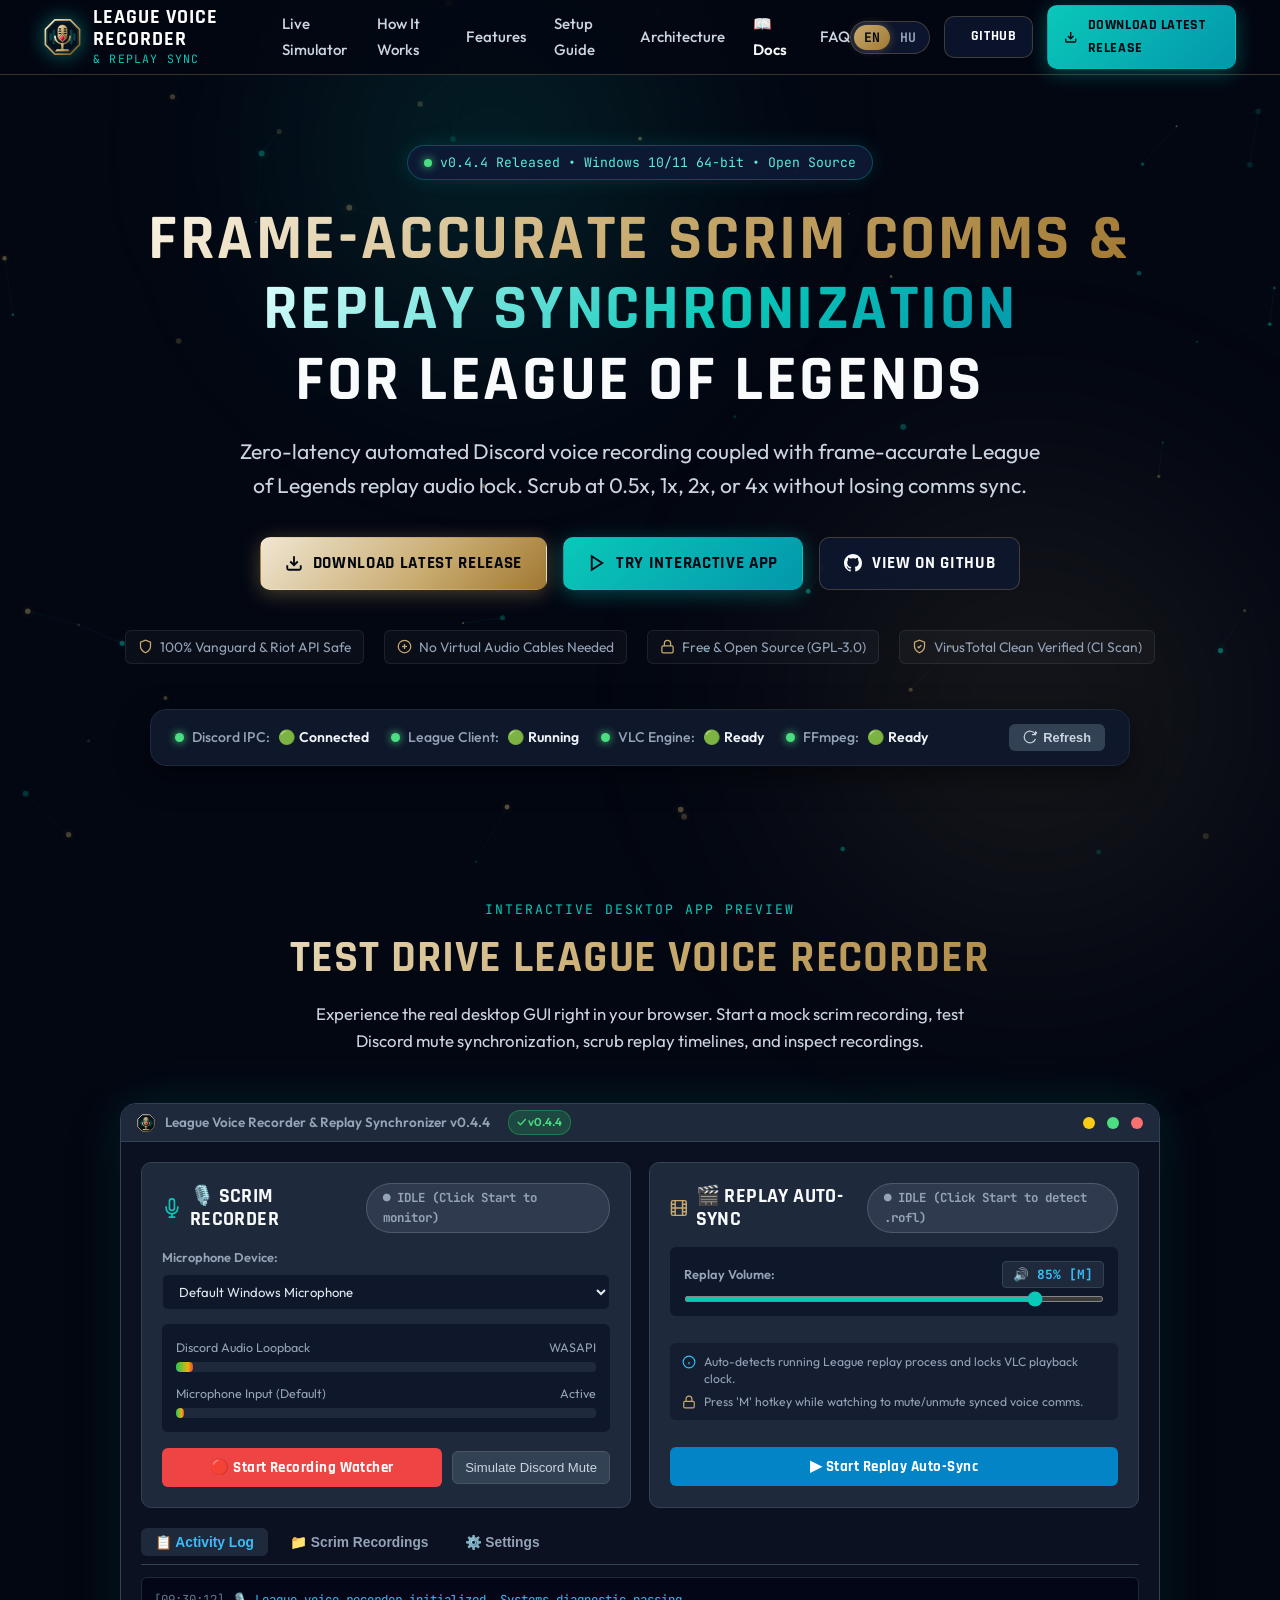
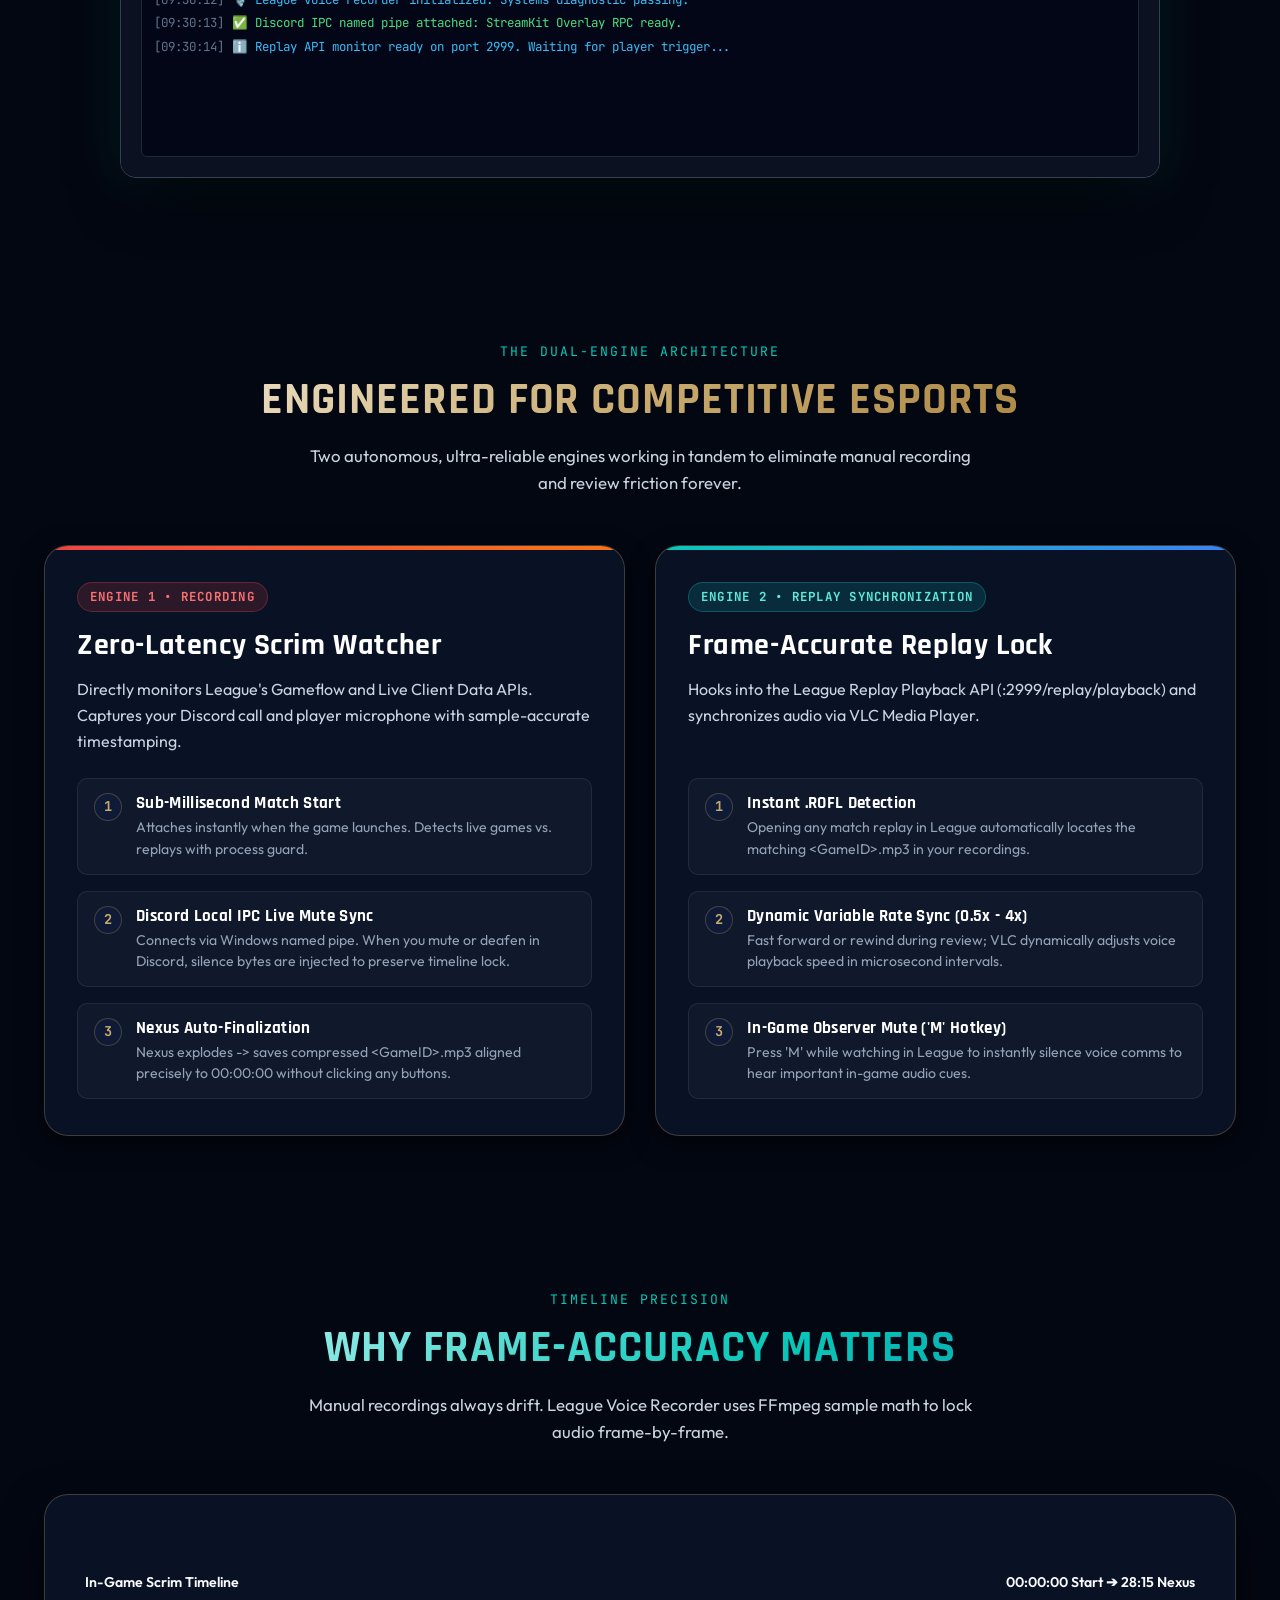
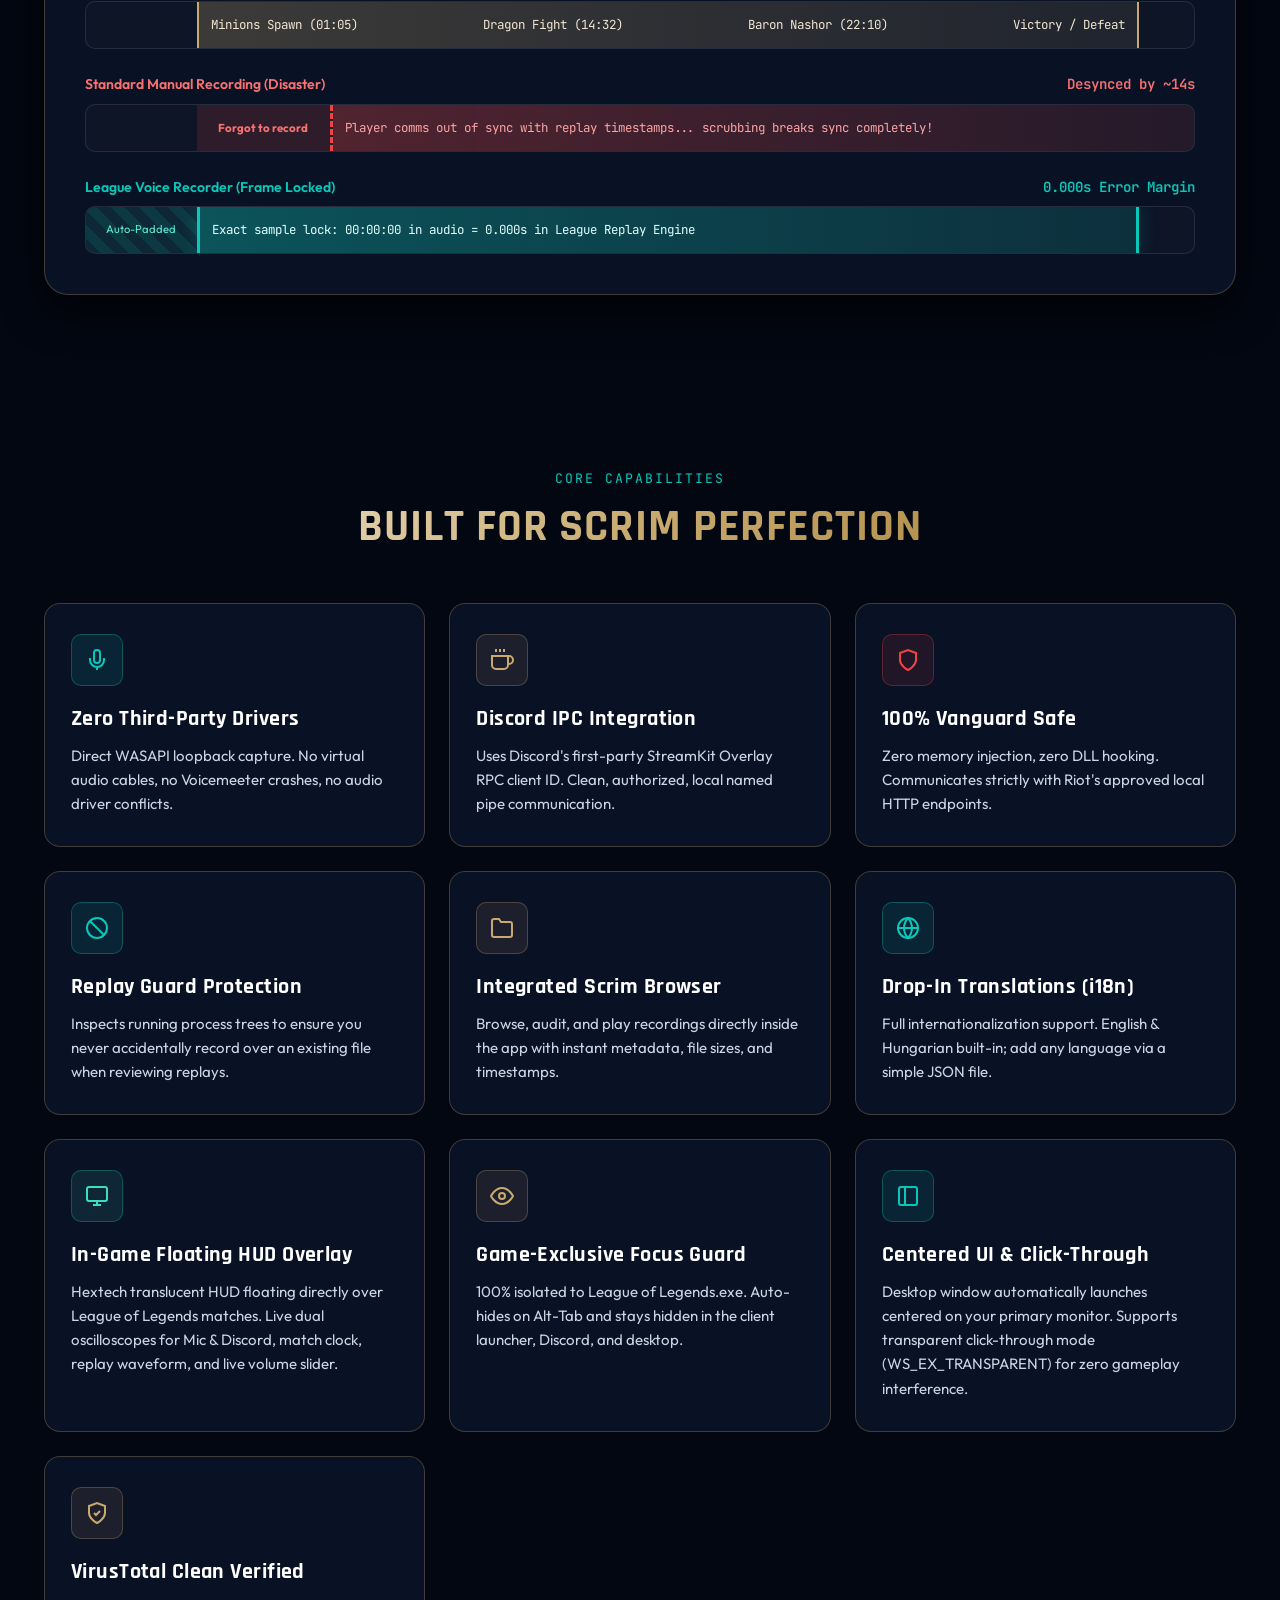
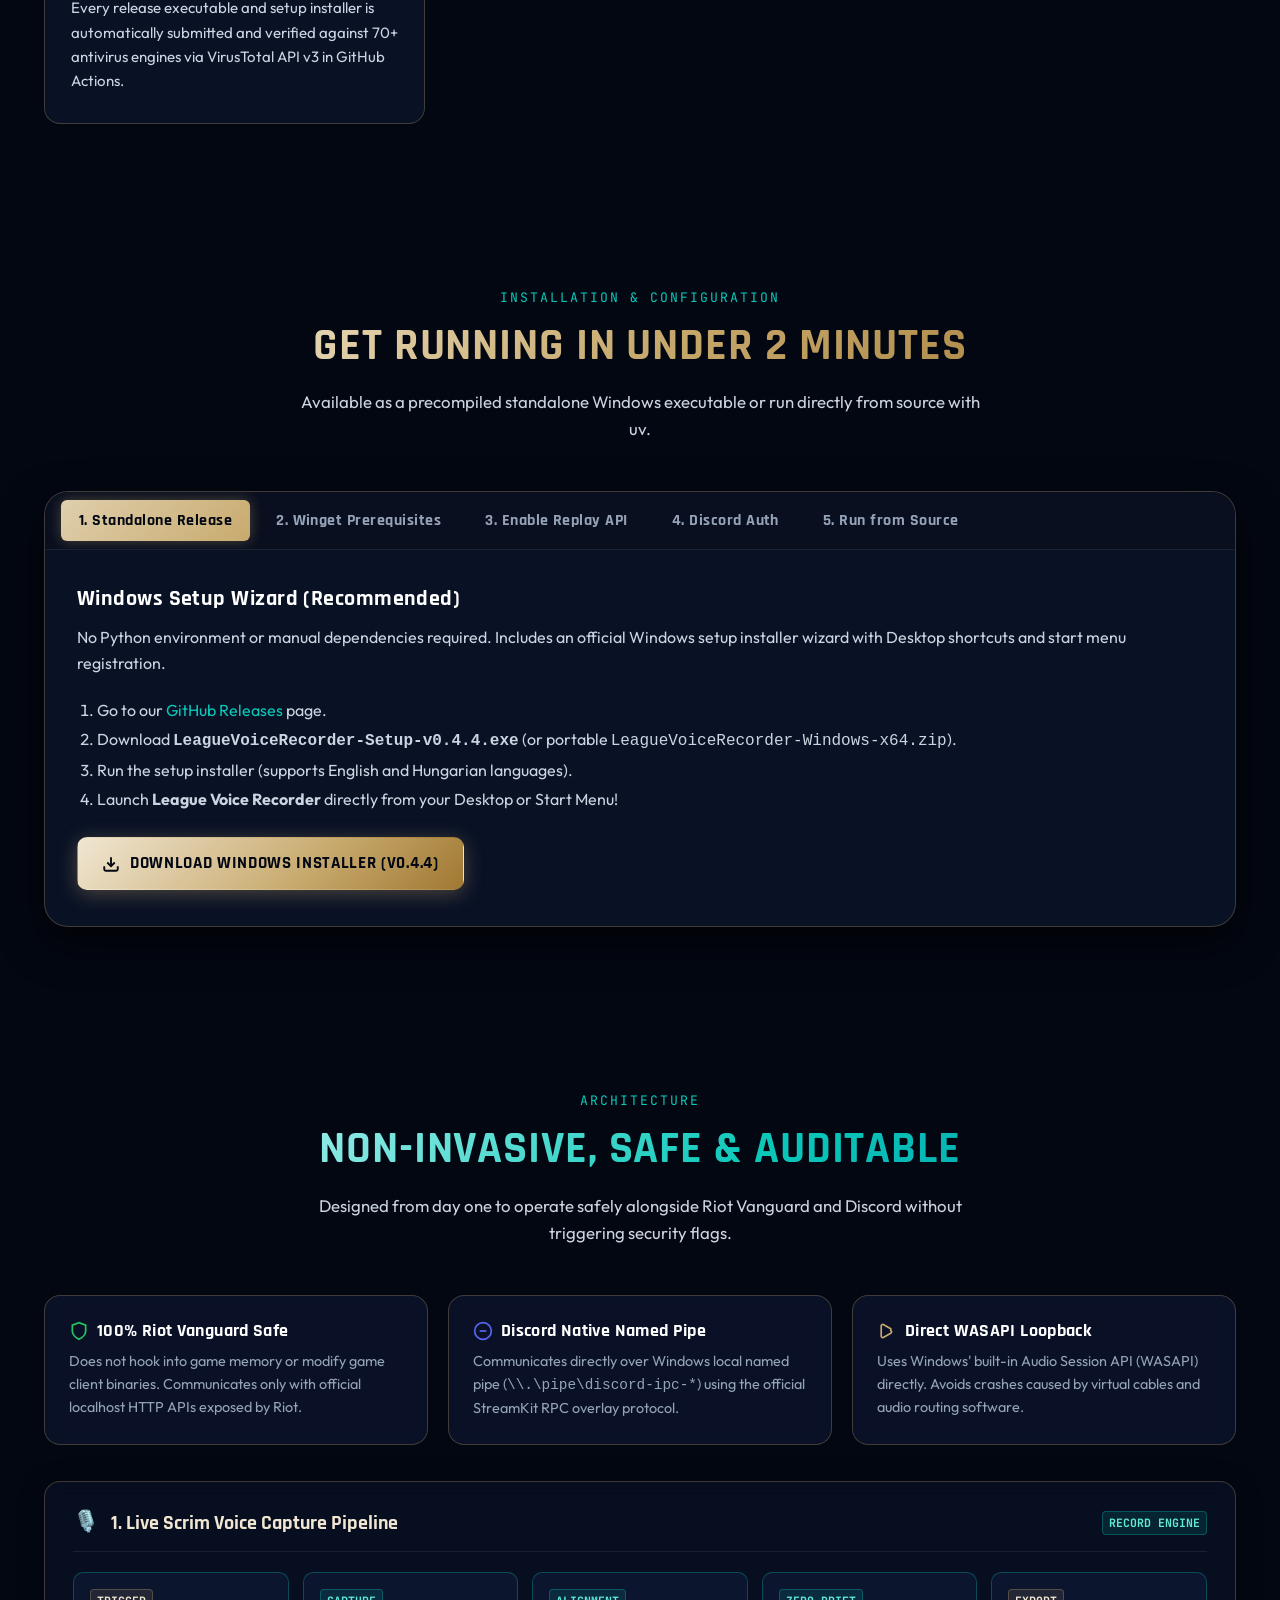
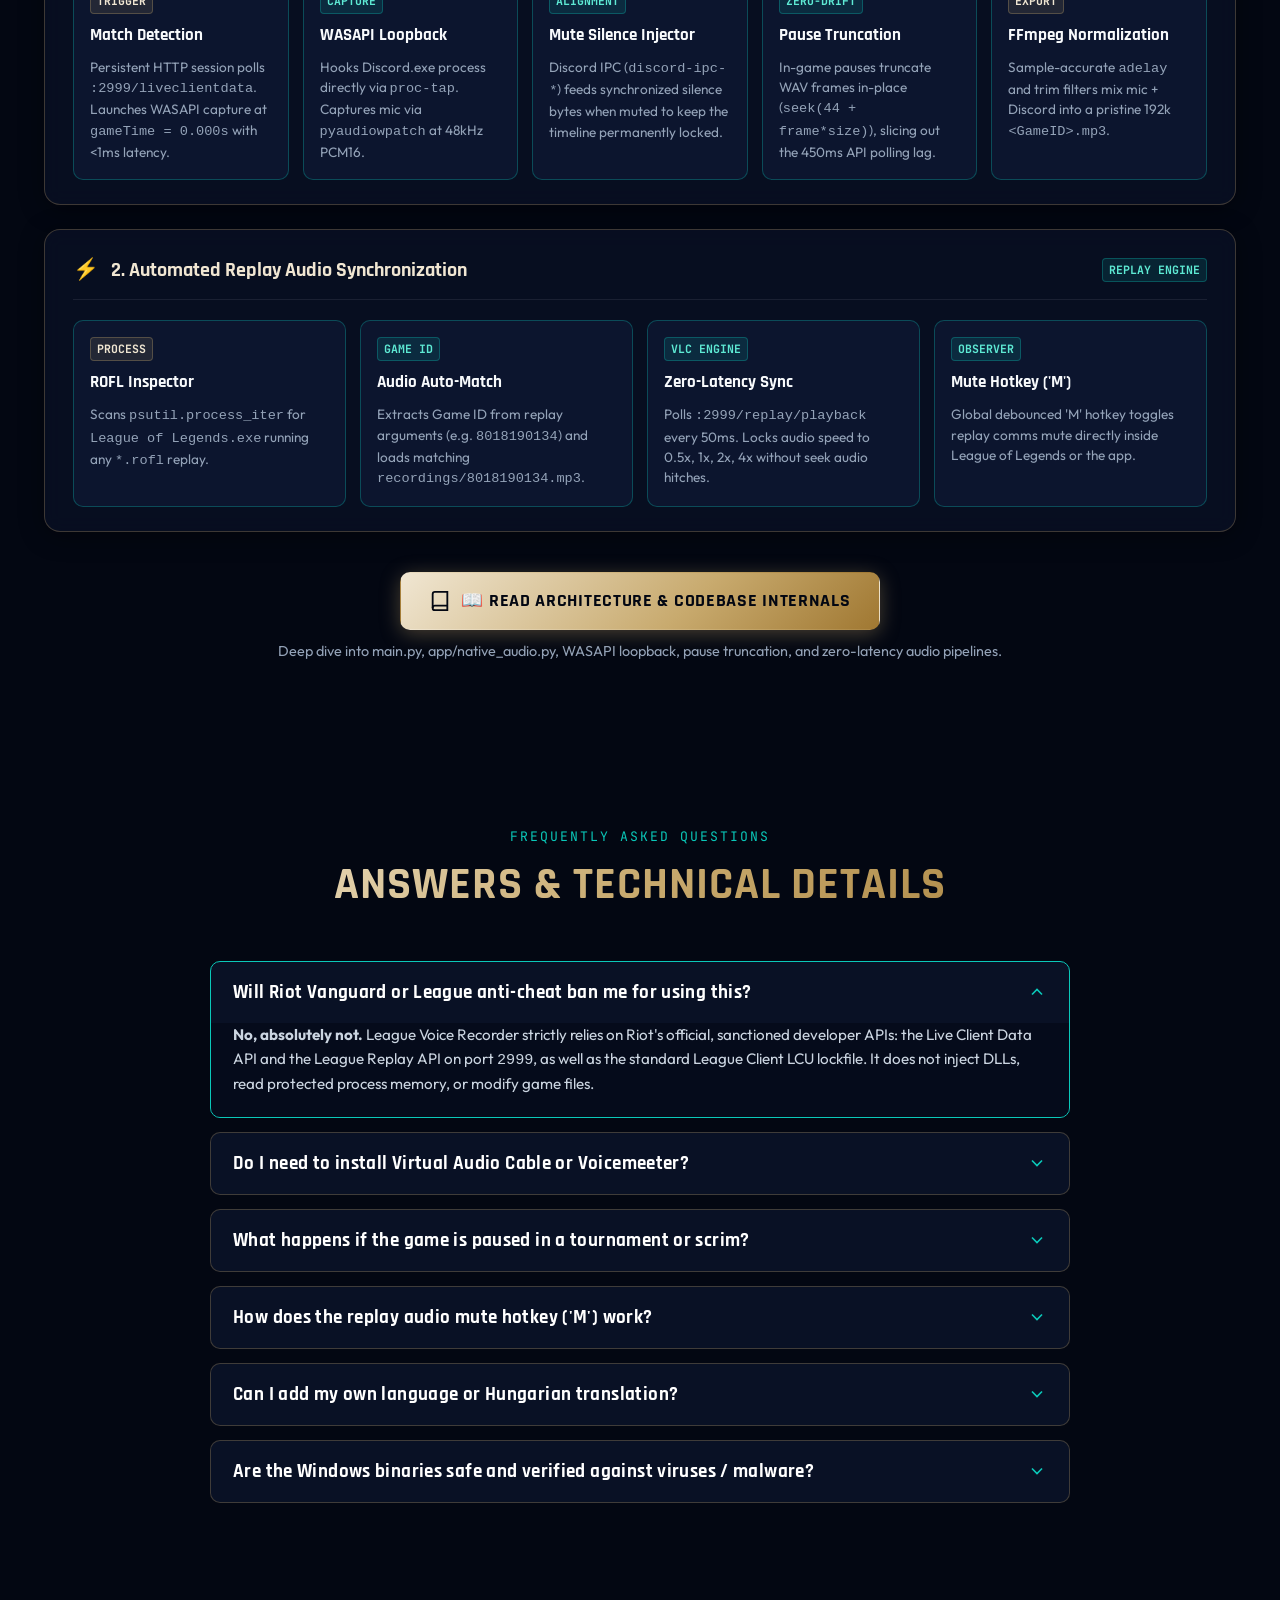
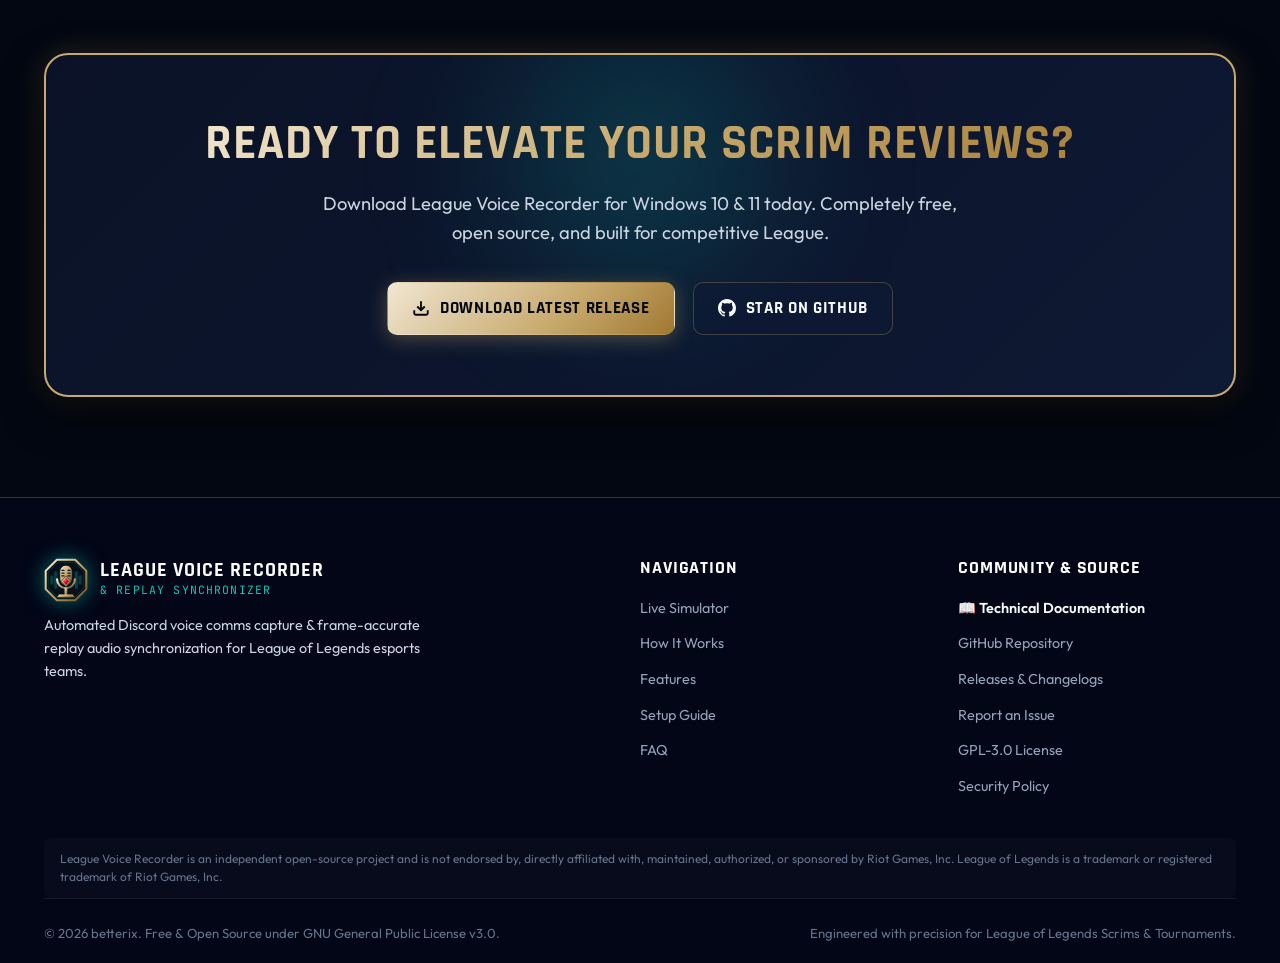
==== web/index.html @ 869efa77 "feat: release v0.4.4 - zero-latency match start & expanded replay HUD visualizer" ====
<!DOCTYPE html>
<html lang="en">
<head>
  <meta charset="UTF-8">
  <meta name="viewport" content="width=device-width, initial-scale=1.0">
  <title>League Voice Recorder & Replay Synchronizer | Automated Scrim Comms for League of Legends</title>
  
  <!-- SEO & Social Meta Tags -->
  <meta name="description" content="Zero-latency automated Discord voice capture and frame-accurate replay audio synchronization for League of Legends. Scrub scrim replays at 0.5x, 1x, 2x, 4x without losing comms sync.">
  <meta name="keywords" content="League of Legends, Scrim Recording, Discord Voice Recorder, League Replay Sync, ROFL audio, League Voice Recorder, Esports Tool">
  <meta name="author" content="betterix">
  <meta property="og:title" content="League Voice Recorder & Replay Synchronizer">
  <meta property="og:description" content="Zero-Latency Automated Discord Voice Capture & Frame-Accurate Replay Audio Synchronization for League of Legends.">
  <meta property="og:type" content="website">
  <meta property="og:image" content="assets/icon.png">
  <meta name="theme-color" content="#060b18">

  <!-- Favicon -->
  <link rel="icon" type="image/svg+xml" href="assets/icon.svg">
  <link rel="alternate icon" type="image/x-icon" href="assets/icon.ico">

  <!-- Google Fonts -->
  <link rel="preconnect" href="https://fonts.googleapis.com">
  <link rel="preconnect" href="https://fonts.gstatic.com" crossorigin>
  <link href="https://fonts.googleapis.com/css2?family=JetBrains+Mono:wght@400;600;700&family=Outfit:wght@300;400;500;600;700&family=Rajdhani:wght@500;600;700;800&display=swap" rel="stylesheet">

  <!-- Stylesheet -->
  <link rel="stylesheet" href="css/style.css">
</head>
<body>

  <!-- Ambient Animated Particle Canvas -->
  <canvas id="hextech-canvas"></canvas>
  <div class="ambient-glow-1"></div>
  <div class="ambient-glow-2"></div>

  <!-- ========================================================================
       TOP NAVIGATION
       ======================================================================== -->
  <header class="site-header">
    <div class="container nav-container">
      <a href="#" class="brand-link">
        <div class="brand-logo-wrap">
          <img src="assets/icon.svg" alt="League Voice Recorder Logo" class="brand-logo">
        </div>
        <div class="brand-text">
          <span class="brand-name">League Voice Recorder</span>
          <span class="brand-tag">&amp; Replay Sync</span>
        </div>
      </a>

      <!-- Desktop Nav -->
      <ul class="nav-links">
        <li><a href="#simulator" class="nav-link" data-i18n="nav_simulator">Live Simulator</a></li>
        <li><a href="#how-it-works" class="nav-link" data-i18n="nav_how_it_works">How It Works</a></li>
        <li><a href="#features" class="nav-link" data-i18n="nav_features">Features</a></li>
        <li><a href="#setup" class="nav-link" data-i18n="nav_setup">Setup Guide</a></li>
        <li><a href="#architecture" class="nav-link" data-i18n="nav_architecture">Architecture</a></li>
        <li><a href="docs.html" class="nav-link" target="_blank" data-i18n="nav_docs" style="color: var(--teal); font-weight: 600;">📖 Docs</a></li>
        <li><a href="#faq" class="nav-link" data-i18n="nav_faq">FAQ</a></li>
      </ul>

      <!-- Nav Actions -->
      <div class="nav-actions">
        <!-- Language Switcher -->
        <div class="lang-switcher" aria-label="Select Language">
          <button class="lang-btn active" data-lang="en">EN</button>
          <button class="lang-btn" data-lang="hu">HU</button>
        </div>

        <!-- GitHub Repo Link -->
        <a href="https://github.com/betterix/league-voice-recorder" target="_blank" rel="noopener noreferrer" class="btn btn-secondary btn-sm" title="View Source on GitHub">
          <svg class="btn-icon" viewBox="0 0 24 24" fill="currentColor">
            <path d="M12 0C5.37 0 0 5.37 0 12c0 5.31 3.435 9.795 8.205 11.385.6.105.825-.255.825-.57 0-.285-.015-1.23-.015-2.235-3.015.555-3.795-.735-4.035-1.41-.135-.345-.72-1.41-1.23-1.695-.42-.225-1.02-.78-.015-.795.945-.015 1.62.87 1.845 1.23 1.08 1.815 2.805 1.305 3.495.99.105-.78.42-1.305.765-1.605-2.67-.3-5.46-1.335-5.46-5.925 0-1.305.465-2.385 1.23-3.225-.12-.3-.54-1.53.12-3.18 0 0 1.005-.315 3.3 1.23.96-.27 1.98-.405 3-.405s2.04.135 3 .405c2.295-1.56 3.3-1.23 3.3-1.23.66 1.65.24 2.88.12 3.18.765.84 1.23 1.905 1.23 3.225 0 4.605-2.805 5.625-5.475 5.925.435.375.81 1.095.81 2.22 0 1.605-.015 2.895-.015 3.3 0 .315.225.69.825.57A12.02 12.02 0 0024 12c0-6.63-5.37-12-12-12z"/>
          </svg>
          <span>GitHub</span>
        </a>

        <!-- Download CTA -->
        <a href="https://github.com/betterix/league-voice-recorder/releases/latest" target="_blank" rel="noopener noreferrer" class="btn btn-primary btn-sm" data-i18n="nav_download">
          <svg class="btn-icon" viewBox="0 0 24 24" fill="none" stroke="currentColor" stroke-width="2.5">
            <path d="M21 15v4a2 2 0 0 1-2 2H5a2 2 0 0 1-2-2v-4"></path>
            <polyline points="7 10 12 15 17 10"></polyline>
            <line x1="12" y1="15" x2="12" y2="3"></line>
          </svg>
          <span>Download Latest Release</span>
        </a>

        <!-- Mobile Menu Toggle -->
        <button class="mobile-toggle" aria-label="Toggle navigation">
          <svg width="24" height="24" viewBox="0 0 24 24" fill="none" stroke="currentColor" stroke-width="2">
            <line x1="3" y1="12" x2="21" y2="12"></line>
            <line x1="3" y1="6" x2="21" y2="6"></line>
            <line x1="3" y1="18" x2="21" y2="18"></line>
          </svg>
        </button>
      </div>
    </div>
  </header>

  <main>
    <!-- ========================================================================
         HERO SECTION
         ======================================================================== -->
    <section class="hero-section">
      <div class="container">
        <!-- Release Badge -->
        <div class="version-badge">
          <span class="version-dot"></span>
          <span data-i18n="hero_badge">v0.4.4 Released • Windows 10/11 64-bit • Open Source</span>
        </div>

        <!-- Hero Headline -->
        <h1 class="hero-title">
          <span class="gold-gradient-text" data-i18n="hero_title_1">Frame-Accurate Scrim Comms &amp;</span><br>
          <span class="cyan-gradient-text" data-i18n="hero_title_2">Replay Synchronization</span><br>
          <span data-i18n="hero_title_3">For League of Legends</span>
        </h1>

        <!-- Subtitle -->
        <p class="hero-subtitle" data-i18n="hero_subtitle">
          Zero-latency automated Discord voice recording coupled with frame-accurate League of Legends replay audio lock. Scrub at 0.5x, 1x, 2x, or 4x without losing comms sync.
        </p>

        <!-- CTA Buttons -->
        <div class="hero-actions">
          <a href="https://github.com/betterix/league-voice-recorder/releases/latest" target="_blank" rel="noopener noreferrer" class="btn btn-gold" data-i18n="hero_cta_download">
            <svg class="btn-icon" viewBox="0 0 24 24" fill="none" stroke="currentColor" stroke-width="2.5">
              <path d="M21 15v4a2 2 0 0 1-2 2H5a2 2 0 0 1-2-2v-4"></path>
              <polyline points="7 10 12 15 17 10"></polyline>
              <line x1="12" y1="15" x2="12" y2="3"></line>
            </svg>
            <span>Download Latest Release</span>
          </a>

          <a href="#simulator" class="btn btn-primary" data-i18n="hero_cta_sim">
            <svg class="btn-icon" viewBox="0 0 24 24" fill="none" stroke="currentColor" stroke-width="2.5">
              <polygon points="5 3 19 12 5 21 5 3"></polygon>
            </svg>
            <span>Try Interactive App</span>
          </a>

          <a href="https://github.com/betterix/league-voice-recorder" target="_blank" rel="noopener noreferrer" class="btn btn-secondary" data-i18n="hero_cta_github">
            <svg class="btn-icon" viewBox="0 0 24 24" fill="currentColor">
              <path d="M12 0C5.37 0 0 5.37 0 12c0 5.31 3.435 9.795 8.205 11.385.6.105.825-.255.825-.57 0-.285-.015-1.23-.015-2.235-3.015.555-3.795-.735-4.035-1.41-.135-.345-.72-1.41-1.23-1.695-.42-.225-1.02-.78-.015-.795.945-.015 1.62.87 1.845 1.23 1.08 1.815 2.805 1.305 3.495.99.105-.78.42-1.305.765-1.605-2.67-.3-5.46-1.335-5.46-5.925 0-1.305.465-2.385 1.23-3.225-.12-.3-.54-1.53.12-3.18 0 0 1.005-.315 3.3 1.23.96-.27 1.98-.405 3-.405s2.04.135 3 .405c2.295-1.56 3.3-1.23 3.3-1.23.66 1.65.24 2.88.12 3.18.765.84 1.23 1.905 1.23 3.225 0 4.605-2.805 5.625-5.475 5.925.435.375.81 1.095.81 2.22 0 1.605-.015 2.895-.015 3.3 0 .315.225.69.825.57A12.02 12.02 0 0024 12c0-6.63-5.37-12-12-12z"/>
            </svg>
            <span>View on GitHub</span>
          </a>
        </div>

        <!-- Meta Pills -->
        <div class="hero-meta-badges">
          <div class="meta-pill">
            <svg viewBox="0 0 24 24" fill="none" stroke="currentColor" stroke-width="2"><path d="M12 22s8-4 8-10V5l-8-3-8 3v7c0 6 8 10 8 10z"/></svg>
            <span data-i18n="hero_meta_vanguard">100% Vanguard &amp; Riot API Safe</span>
          </div>
          <div class="meta-pill">
            <svg viewBox="0 0 24 24" fill="none" stroke="currentColor" stroke-width="2"><circle cx="12" cy="12" r="10"/><path d="M8 12h8"/><path d="M12 8v8"/></svg>
            <span data-i18n="hero_meta_drivers">No Virtual Audio Cables Needed</span>
          </div>
          <div class="meta-pill">
            <svg viewBox="0 0 24 24" fill="none" stroke="currentColor" stroke-width="2"><rect x="3" y="11" width="18" height="11" rx="2" ry="2"/><path d="M7 11V7a5 5 0 0 1 10 0v4"/></svg>
            <span data-i18n="hero_meta_license">Free &amp; Open Source (GPL-3.0)</span>
          </div>
          <div class="meta-pill">
            <svg viewBox="0 0 24 24" fill="none" stroke="currentColor" stroke-width="2"><path d="M12 22s8-4 8-10V5l-8-3-8 3v7c0 6 8 10 8 10z"/><polyline points="9 12 11 14 15 10"/></svg>
            <span data-i18n="hero_meta_virustotal">VirusTotal Clean Verified (CI Scan)</span>
          </div>
        </div>

        <!-- System Health Ribbon (Replica of Desktop App's top banner) -->
        <div class="health-ribbon-wrapper">
          <div class="health-ribbon">
            <div class="health-status-list">
              <div class="health-badge">
                <span class="status-dot"></span>
                <span class="health-badge-label" data-i18n="health_discord">Discord IPC:</span>
                <span class="health-badge-val" id="health-discord-val" data-i18n="health_connected">🟢 Connected</span>
              </div>
              <div class="health-badge">
                <span class="status-dot"></span>
                <span class="health-badge-label" data-i18n="health_league">League Client:</span>
                <span class="health-badge-val" id="health-league-val" data-i18n="health_running">🟢 Running</span>
              </div>
              <div class="health-badge">
                <span class="status-dot"></span>
                <span class="health-badge-label" data-i18n="health_vlc">VLC Engine:</span>
                <span class="health-badge-val" id="health-vlc-val" data-i18n="health_ready">🟢 Ready</span>
              </div>
              <div class="health-badge">
                <span class="status-dot"></span>
                <span class="health-badge-label" data-i18n="health_ffmpeg">FFmpeg:</span>
                <span class="health-badge-val" id="health-ffmpeg-val" data-i18n="health_ready">🟢 Ready</span>
              </div>
            </div>

            <button class="btn-health-refresh" id="health-refresh-btn" title="Run diagnostic test">
              <svg width="14" height="14" viewBox="0 0 24 24" fill="none" stroke="currentColor" stroke-width="2">
                <path d="M21.5 2v6h-6M21.34 15.57a10 10 0 1 1-.57-8.38l5.67-5.67"/>
              </svg>
              <span data-i18n="health_refresh">Refresh</span>
            </button>
          </div>
        </div>
      </div>
    </section>

    <!-- ========================================================================
         INTERACTIVE DESKTOP APP SIMULATOR (SHOWSTOPPER)
         ======================================================================== -->
    <section class="simulator-section" id="simulator">
      <div class="container">
        <div class="section-header">
          <span class="section-tag" data-i18n="sim_tag">INTERACTIVE DESKTOP APP PREVIEW</span>
          <h2 class="section-title gold-gradient-text" data-i18n="sim_title">Test Drive League Voice Recorder</h2>
          <p class="section-desc" data-i18n="sim_desc">
            Experience the real desktop GUI right in your browser. Start a mock scrim recording, test Discord mute synchronization, scrub replay timelines, and inspect recordings.
          </p>
        </div>

        <!-- Windows Frame Mockup -->
        <div class="app-window-frame">
          <!-- In-Game Floating HUD Simulator Overlay (v0.4.4) -->
          <div class="sim-hud-overlay" id="sim-hud-overlay" style="display: none;">
            <div class="sim-hud-header">
              <div class="sim-hud-status-badge" id="sim-hud-badge">
                <span class="sim-hud-dot" id="sim-hud-dot"></span>
                <span id="sim-hud-status-text">REC</span>
              </div>
              <div class="sim-hud-clock" id="sim-hud-clock">03:45</div>
              <button class="sim-hud-close" id="sim-hud-close" title="Hide HUD Overlay">×</button>
            </div>
            <div class="sim-hud-body" id="sim-hud-body">
              <!-- Recorder Mode Oscilloscopes -->
              <div class="sim-hud-rec-content" id="sim-hud-rec-content">
                <div class="sim-hud-channel">
                  <span class="sim-hud-label" style="color: #3ddcc4;">MIC</span>
                  <div class="sim-hud-wave-bar">
                    <div class="sim-hud-wave-fill" id="sim-hud-mic-fill" style="width: 55%; background: #3ddcc4;"></div>
                  </div>
                </div>
                <div class="sim-hud-channel">
                  <span class="sim-hud-label" style="color: #8b93ff;">TEAM</span>
                  <div class="sim-hud-wave-bar">
                    <div class="sim-hud-wave-fill" id="sim-hud-team-fill" style="width: 70%; background: #8b93ff;"></div>
                  </div>
                </div>
              </div>
              <!-- Replay Mode Waveform & Volume -->
              <div class="sim-hud-rep-content" id="sim-hud-rep-content" style="display: none;">
                <div class="sim-hud-wave-track">
                  <div class="sim-hud-wave-played" id="sim-hud-played" style="width: 42%;"></div>
                  <div class="sim-hud-wave-needle" style="left: 42%;"></div>
                </div>
                <div class="sim-hud-vol-row">
                  <span style="color: #94a3b8; font-size: 0.72rem;">VOL</span>
                  <span style="color: #3ddcc4; font-size: 0.75rem; font-weight: 600;" id="sim-hud-vol-label">85%</span>
                </div>
              </div>
            </div>
          </div>

          <!-- Titlebar -->
          <div class="app-titlebar">
            <div class="titlebar-left">
              <img src="assets/icon.svg" alt="App Icon" class="titlebar-icon">
              <span class="titlebar-title">League Voice Recorder &amp; Replay Synchronizer v0.4.4</span>
              <span class="titlebar-update-badge">✓ v0.4.4</span>
            </div>
            <div class="titlebar-controls">
              <button class="titlebar-btn btn-min" title="Minimize"></button>
              <button class="titlebar-btn btn-max" title="Maximize"></button>
              <button class="titlebar-btn btn-close" title="Close"></button>
            </div>
          </div>

          <!-- Body -->
          <div class="app-window-body">
            <!-- Simulator Cards Grid -->
            <div class="simulator-cards-grid">
              <!-- Card 1: Scrim Recorder -->
              <div class="sim-card">
                <div class="sim-card-header">
                  <h3 class="sim-card-title text-cyan">
                    <svg width="20" height="20" viewBox="0 0 24 24" fill="none" stroke="#0ac8b9" stroke-width="2">
                      <path d="M12 1a3 3 0 0 0-3 3v8a3 3 0 0 0 6 0V4a3 3 0 0 0-3-3z"></path>
                      <path d="M19 10v2a7 7 0 0 1-14 0v-2"></path>
                      <line x1="12" y1="19" x2="12" y2="23"></line>
                      <line x1="8" y1="23" x2="16" y2="23"></line>
                    </svg>
                    <span data-i18n="sim_rec_title">🎙️ SCRIM RECORDER</span>
                  </h3>
                  <div class="sim-status-pill" id="sim-rec-status-pill">
                    <span class="status-dot"></span>
                    <span data-i18n="sim_rec_idle">● IDLE (Click Start to monitor)</span>
                  </div>
                </div>

                <!-- Microphone Device Selector (v0.3.1+ feature) -->
                <div class="sim-mic-select-wrap">
                  <label for="sim-mic-select" class="sim-mic-select-label" data-i18n="sim_mic_select">🎤 Microphone Device:</label>
                  <select id="sim-mic-select" class="sim-select">
                    <option value="default">Default Windows Microphone</option>
                    <option value="mic1">Microphone (Realtek High Definition Audio)</option>
                    <option value="mic2">Headset Microphone (HyperX Cloud II Wireless)</option>
                    <option value="mic3">Focusrite USB Audio (Scarlett 2i2)</option>
                  </select>
                </div>

                <!-- VU Meters -->
                <div class="vu-meters-container">
                  <div class="vu-meter-row">
                    <div class="vu-label-row">
                      <span data-i18n="sim_discord_audio">Discord Audio Loopback</span>
                      <span class="game-clock">WASAPI</span>
                    </div>
                    <div class="vu-bar-track">
                      <div class="vu-bar-fill" id="sim-vu-discord" style="width: 25%;"></div>
                    </div>
                  </div>
                  <div class="vu-meter-row">
                    <div class="vu-label-row">
                      <span data-i18n="sim_mic_audio">Microphone Input (Default)</span>
                      <span class="game-clock" id="sim-mic-status-label">Active</span>
                    </div>
                    <div class="vu-bar-track">
                      <div class="vu-bar-fill" id="sim-vu-mic" style="width: 40%;"></div>
                    </div>
                  </div>
                </div>

                <!-- Actions -->
                <div class="sim-controls-row">
                  <button class="btn-sim-action btn-sim-record" id="sim-rec-toggle-btn" data-i18n="sim_rec_start_btn">
                    🔴 Start Recording Watcher
                  </button>
                  <button class="btn-discord-test-mute" id="sim-test-mute-btn" data-i18n="sim_test_mute" title="Click to test Discord live mute silence injection">
                    Simulate Discord Mute
                  </button>
                </div>
              </div>

              <!-- Card 2: Replay Synchronizer -->
              <div class="sim-card">
                <div class="sim-card-header">
                  <h3 class="sim-card-title text-gold">
                    <svg width="20" height="20" viewBox="0 0 24 24" fill="none" stroke="#c8aa6e" stroke-width="2">
                      <rect x="2" y="2" width="20" height="20" rx="2.18" ry="2.18"></rect>
                      <line x1="7" y1="2" x2="7" y2="22"></line>
                      <line x1="17" y1="2" x2="17" y2="22"></line>
                      <line x1="2" y1="12" x2="22" y2="12"></line>
                      <line x1="2" y1="7" x2="7" y2="7"></line>
                      <line x1="2" y1="17" x2="7" y2="17"></line>
                      <line x1="17" y1="17" x2="22" y2="17"></line>
                      <line x1="17" y1="7" x2="22" y2="7"></line>
                    </svg>
                    <span data-i18n="sim_rep_title">🎬 REPLAY AUTO-SYNC</span>
                  </h3>
                  <div class="sim-status-pill" id="sim-rep-status-pill">
                    <span class="status-dot"></span>
                    <span data-i18n="sim_rep_idle">● IDLE (Click Start to detect .rofl)</span>
                  </div>
                </div>

                <div class="sim-replay-body">
                  <!-- Replay Volume Slider Control (Matches Desktop GUI) -->
                  <div class="sim-volume-container">
                    <div class="sim-volume-header">
                      <span class="sim-volume-label" data-i18n="sim_rep_vol">Replay Volume:</span>
                      <button class="btn-mute-hotkey" id="sim-mute-hotkey-btn" title="Toggle mute (Press M)">🔊 85% [M]</button>
                    </div>
                    <input type="range" class="range-slider" id="sim-volume-slider" min="0" max="100" value="85">
                  </div>

                  <!-- Replay Info Hint -->
                  <div class="sim-replay-hint">
                    <div class="sim-hint-row">
                      <svg width="14" height="14" viewBox="0 0 24 24" fill="none" stroke="#38bdf8" stroke-width="2"><circle cx="12" cy="12" r="10"></circle><line x1="12" y1="16" x2="12" y2="12"></line><line x1="12" y1="8" x2="12.01" y2="8"></line></svg>
                      <span data-i18n="sim_rep_hint_auto">Auto-detects running League replay process and locks VLC playback clock.</span>
                    </div>
                    <div class="sim-hint-row">
                      <svg width="14" height="14" viewBox="0 0 24 24" fill="none" stroke="#c8aa6e" stroke-width="2"><rect x="3" y="11" width="18" height="11" rx="2" ry="2"></rect><path d="M7 11V7a5 5 0 0 1 10 0v4"></path></svg>
                      <span data-i18n="sim_rep_hint_m">Press 'M' hotkey while watching to mute/unmute synced voice comms.</span>
                    </div>
                  </div>

                  <!-- Actions -->
                  <div class="sim-controls-row">
                    <button class="btn-sim-action btn-sim-replay" id="sim-rep-toggle-btn" data-i18n="sim_rep_start_btn">
                      ▶ Start Replay Auto-Sync
                    </button>
                  </div>
                </div>
              </div>
            </div>

            <!-- Tab View -->
            <div class="sim-tabs-header">
              <button class="sim-tab-btn active" data-sim-tab="log" data-i18n="sim_tab_log">📋 Activity Log</button>
              <button class="sim-tab-btn" data-sim-tab="recordings" data-i18n="sim_tab_recordings">📁 Scrim Recordings</button>
              <button class="sim-tab-btn" data-sim-tab="settings" data-i18n="sim_tab_settings">⚙️ Settings</button>
            </div>

            <!-- Tab 1: Activity Log -->
            <div class="sim-tab-content active" id="sim-tab-log">
              <div class="sim-log-box" id="sim-log-content">
                <div class="log-entry">
                  <span class="log-time">[09:30:12]</span>
                  <span class="log-msg info">🎙️ League voice recorder initialized. Systems diagnostic passing.</span>
                </div>
                <div class="log-entry">
                  <span class="log-time">[09:30:13]</span>
                  <span class="log-msg success">✅ Discord IPC named pipe attached: StreamKit Overlay RPC ready.</span>
                </div>
                <div class="log-entry">
                  <span class="log-time">[09:30:14]</span>
                  <span class="log-msg info">ℹ️ Replay API monitor ready on port 2999. Waiting for player trigger...</span>
                </div>
              </div>
            </div>

            <!-- Tab 2: Recordings Explorer -->
            <div class="sim-tab-content" id="sim-tab-recordings">
              <div class="recordings-list" id="sim-recordings-list">
                <!-- Dynamically populated via JS -->
              </div>
            </div>

            <!-- Tab 3: Settings -->
            <div class="sim-tab-content" id="sim-tab-settings">
              <div style="background: #020617; border: 1px solid #1e293b; border-radius: 6px; padding: 16px; font-size: 0.85rem; color: #94a3b8; display: grid; grid-template-columns: 1fr 1fr; gap: 14px;">
                <div>
                  <div style="color: #fff; font-weight: 600; margin-bottom: 4px;">Recordings Folder:</div>
                  <div style="font-family: var(--font-mono); color: #cbd5e1; background: #0f172a; padding: 6px 10px; border-radius: 4px;">%USERPROFILE%\Documents\League Voice Recorder\recordings</div>
                </div>
                <div>
                  <div style="color: #fff; font-weight: 600; margin-bottom: 4px;">Configuration File:</div>
                  <div style="font-family: var(--font-mono); color: #cbd5e1; background: #0f172a; padding: 6px 10px; border-radius: 4px;">%USERPROFILE%\Documents\League Voice Recorder\config.json</div>
                </div>
                <div>
                  <div style="color: #fff; font-weight: 600; margin-bottom: 4px;">VLC 64-Bit Directory:</div>
                  <div style="font-family: var(--font-mono); color: #cbd5e1; background: #0f172a; padding: 6px 10px; border-radius: 4px;">C:\Program Files\VideoLAN\VLC</div>
                </div>
                <div>
                  <div style="color: #fff; font-weight: 600; margin-bottom: 4px;">Auto-Start in Champ Select:</div>
                  <div style="font-family: var(--font-mono); color: #4ade80;">ENABLED (Auto monitors LCU Gameflow)</div>
                </div>
                <div style="grid-column: span 2; border-top: 1px solid #1e293b; padding-top: 12px; display: flex; align-items: center; justify-content: space-between; flex-wrap: wrap; gap: 8px;">
                  <div>
                    <div style="color: #fff; font-weight: 600; margin-bottom: 2px;" data-i18n="sim_settings_hud">In-Game Floating HUD Overlay:</div>
                    <div style="color: #38bdf8; font-size: 0.8rem;" data-i18n="sim_settings_hud_desc">● Opacity 85% • WS_EX_TRANSPARENT Click-Through • LoL.exe Auto-Focus</div>
                  </div>
                  <div style="display: flex; gap: 8px;">
                    <button class="btn btn-secondary btn-sm" id="sim-hud-rec-preview-btn" data-i18n="sim_btn_preview_rec">👁️ Preview Rec HUD</button>
                    <button class="btn btn-secondary btn-sm" id="sim-hud-rep-preview-btn" data-i18n="sim_btn_preview_rep">👁️ Preview Replay HUD</button>
                  </div>
                </div>
                <div style="grid-column: span 2; border-top: 1px solid #1e293b; padding-top: 12px; display: flex; align-items: center; justify-content: space-between; flex-wrap: gap: 8px;">
                  <div>
                    <div style="color: #fff; font-weight: 600; margin-bottom: 2px;" data-i18n="sim_settings_update">Software Updates:</div>
                    <div id="sim-update-status" style="color: #4ade80; font-size: 0.8rem;" data-i18n="sim_settings_update_status">● You are running the latest version (v0.4.4)</div>
                  </div>
                  <button class="btn btn-secondary btn-sm" id="sim-check-update-btn" data-i18n="sim_settings_update_btn">🔄 Check for Updates</button>
                </div>
              </div>
            </div>
          </div>
        </div>
      </div>
    </section>

    <!-- ========================================================================
         THE DUAL-ENGINE ARCHITECTURE (HOW IT WORKS)
         ======================================================================== -->
    <section class="engines-section" id="how-it-works">
      <div class="container">
        <div class="section-header">
          <span class="section-tag" data-i18n="engines_tag">THE DUAL-ENGINE ARCHITECTURE</span>
          <h2 class="section-title gold-gradient-text" data-i18n="engines_title">Engineered For Competitive Esports</h2>
          <p class="section-desc" data-i18n="engines_desc">
            Two autonomous, ultra-reliable engines working in tandem to eliminate manual recording and review friction forever.
          </p>
        </div>

        <div class="engines-grid">
          <!-- Engine 1: Recorder -->
          <div class="engine-card recorder">
            <span class="engine-badge rec" data-i18n="engine_rec_badge">ENGINE 1 • RECORDING</span>
            <h3 class="engine-title" data-i18n="engine_rec_title">Zero-Latency Scrim Watcher</h3>
            <p class="engine-desc" data-i18n="engine_rec_desc">
              Directly monitors League's Gameflow and Live Client Data APIs. Captures your Discord call and player microphone with sample-accurate timestamping.
            </p>

            <ul class="engine-steps">
              <li class="engine-step-item">
                <span class="step-number">1</span>
                <div class="step-content">
                  <h4 data-i18n="engine_rec_s1_title">Sub-Millisecond Match Start</h4>
                  <p data-i18n="engine_rec_s1_desc">Attaches instantly when the game launches. Detects live games vs. replays with process guard.</p>
                </div>
              </li>
              <li class="engine-step-item">
                <span class="step-number">2</span>
                <div class="step-content">
                  <h4 data-i18n="engine_rec_s2_title">Discord Local IPC Live Mute Sync</h4>
                  <p data-i18n="engine_rec_s2_desc">Connects via Windows named pipe. When you mute or deafen in Discord, silence bytes are injected to preserve timeline lock.</p>
                </div>
              </li>
              <li class="engine-step-item">
                <span class="step-number">3</span>
                <div class="step-content">
                  <h4 data-i18n="engine_rec_s3_title">Nexus Auto-Finalization</h4>
                  <p data-i18n="engine_rec_s3_desc">Nexus explodes -> saves compressed &lt;GameID&gt;.mp3 aligned precisely to 00:00:00 without clicking any buttons.</p>
                </div>
              </li>
            </ul>
          </div>

          <!-- Engine 2: Replay Synchronizer -->
          <div class="engine-card replay">
            <span class="engine-badge rep" data-i18n="engine_rep_badge">ENGINE 2 • REPLAY SYNCHRONIZATION</span>
            <h3 class="engine-title" data-i18n="engine_rep_title">Frame-Accurate Replay Lock</h3>
            <p class="engine-desc" data-i18n="engine_rep_desc">
              Hooks into the League Replay Playback API (:2999/replay/playback) and synchronizes audio via VLC Media Player.
            </p>

            <ul class="engine-steps">
              <li class="engine-step-item">
                <span class="step-number">1</span>
                <div class="step-content">
                  <h4 data-i18n="engine_rep_s1_title">Instant .ROFL Detection</h4>
                  <p data-i18n="engine_rep_s1_desc">Opening any match replay in League automatically locates the matching &lt;GameID&gt;.mp3 in your recordings.</p>
                </div>
              </li>
              <li class="engine-step-item">
                <span class="step-number">2</span>
                <div class="step-content">
                  <h4 data-i18n="engine_rep_s2_title">Dynamic Variable Rate Sync (0.5x - 4x)</h4>
                  <p data-i18n="engine_rep_s2_desc">Fast forward or rewind during review; VLC dynamically adjusts voice playback speed in microsecond intervals.</p>
                </div>
              </li>
              <li class="engine-step-item">
                <span class="step-number">3</span>
                <div class="step-content">
                  <h4 data-i18n="engine_rep_s3_title">In-Game Observer Mute ('M' Hotkey)</h4>
                  <p data-i18n="engine_rep_s3_desc">Press 'M' while watching in League to instantly silence voice comms to hear important in-game audio cues.</p>
                </div>
              </li>
            </ul>
          </div>
        </div>
      </div>
    </section>

    <!-- ========================================================================
         TIMELINE PRECISION COMPARISON
         ======================================================================== -->
    <section class="timeline-section">
      <div class="container">
        <div class="section-header">
          <span class="section-tag" data-i18n="timeline_tag">TIMELINE PRECISION</span>
          <h2 class="section-title cyan-gradient-text" data-i18n="timeline_title">Why Frame-Accuracy Matters</h2>
          <p class="section-desc" data-i18n="timeline_desc">
            Manual recordings always drift. League Voice Recorder uses FFmpeg sample math to lock audio frame-by-frame.
          </p>
        </div>

        <div class="timeline-card">
          <div class="timeline-diagram">
            <!-- Track 1: Live Game -->
            <div class="timeline-track-wrap">
              <div class="track-label-bar">
                <span class="track-title" data-i18n="timeline_track_game">🎮 In-Game Scrim Timeline</span>
                <span class="game-clock">00:00:00 Start ➔ 28:15 Nexus</span>
              </div>
              <div class="track-visual-bar track-game">
                <div class="track-fill">
                  <span>Minions Spawn (01:05)</span>
                  <span>Dragon Fight (14:32)</span>
                  <span>Baron Nashor (22:10)</span>
                  <span>Victory / Defeat</span>
                </div>
              </div>
            </div>

            <!-- Track 2: Standard Recording -->
            <div class="timeline-track-wrap">
              <div class="track-label-bar">
                <span class="track-title" style="color: #f87171;" data-i18n="timeline_track_bad">❌ Standard Manual Recording (Disaster)</span>
                <span style="font-family: var(--font-mono); color: #f87171;">Desynced by ~14s</span>
              </div>
              <div class="track-visual-bar track-bad">
                <div class="bad-delay-zone">Forgot to record</div>
                <div class="track-fill">
                  <span>Player comms out of sync with replay timestamps... scrubbing breaks sync completely!</span>
                </div>
              </div>
            </div>

            <!-- Track 3: League Voice Recorder -->
            <div class="timeline-track-wrap">
              <div class="track-label-bar">
                <span class="track-title" style="color: #0ac8b9;" data-i18n="timeline_track_good">✨ League Voice Recorder (Frame Locked)</span>
                <span style="font-family: var(--font-mono); color: #0ac8b9;">0.000s Error Margin</span>
              </div>
              <div class="track-visual-bar track-good">
                <div class="auto-padded-zone">Auto-Padded</div>
                <div class="track-fill">
                  <span>Exact sample lock: 00:00:00 in audio = 0.000s in League Replay Engine</span>
                </div>
              </div>
            </div>
          </div>
        </div>
      </div>
    </section>

    <!-- ========================================================================
         CORE CAPABILITIES (6 STANDOUT CARDS)
         ======================================================================== -->
    <section class="features-section" id="features">
      <div class="container">
        <div class="section-header">
          <span class="section-tag" data-i18n="feat_tag">CORE CAPABILITIES</span>
          <h2 class="section-title gold-gradient-text" data-i18n="feat_title">Built For Scrim Perfection</h2>
        </div>

        <div class="features-grid">
          <!-- Feat 1 -->
          <div class="feature-card">
            <div class="feature-icon-box">
              <svg width="24" height="24" viewBox="0 0 24 24" fill="none" stroke="currentColor" stroke-width="2">
                <path d="M12 2a3 3 0 0 0-3 3v7a3 3 0 0 0 6 0V5a3 3 0 0 0-3-3Z"></path>
                <path d="M19 10v2a7 7 0 0 1-14 0v-2"></path>
                <line x1="12" y1="19" x2="12" y2="22"></line>
              </svg>
            </div>
            <h3 class="feature-title" data-i18n="feat_1_title">Zero Third-Party Drivers</h3>
            <p class="feature-text" data-i18n="feat_1_desc">
              Direct WASAPI loopback capture. No virtual audio cables, no Voicemeeter crashes, no audio driver conflicts.
            </p>
          </div>

          <!-- Feat 2 -->
          <div class="feature-card">
            <div class="feature-icon-box gold">
              <svg width="24" height="24" viewBox="0 0 24 24" fill="none" stroke="currentColor" stroke-width="2">
                <path d="M18 8h1a4 4 0 0 1 0 8h-1"></path>
                <path d="M2 8h16v9a4 4 0 0 1-4 4H6a4 4 0 0 1-4-4V8z"></path>
                <line x1="6" y1="1" x2="6" y2="4"></line>
                <line x1="10" y1="1" x2="10" y2="4"></line>
                <line x1="14" y1="1" x2="14" y2="4"></line>
              </svg>
            </div>
            <h3 class="feature-title" data-i18n="feat_2_title">Discord IPC Integration</h3>
            <p class="feature-text" data-i18n="feat_2_desc">
              Uses Discord's first-party StreamKit Overlay RPC client ID. Clean, authorized, local named pipe communication.
            </p>
          </div>

          <!-- Feat 3 -->
          <div class="feature-card">
            <div class="feature-icon-box red">
              <svg width="24" height="24" viewBox="0 0 24 24" fill="none" stroke="currentColor" stroke-width="2">
                <path d="M12 22s8-4 8-10V5l-8-3-8 3v7c0 6 8 10 8 10z"></path>
              </svg>
            </div>
            <h3 class="feature-title" data-i18n="feat_3_title">100% Vanguard Safe</h3>
            <p class="feature-text" data-i18n="feat_3_desc">
              Zero memory injection, zero DLL hooking. Communicates strictly with Riot's approved local HTTP endpoints.
            </p>
          </div>

          <!-- Feat 4 -->
          <div class="feature-card">
            <div class="feature-icon-box">
              <svg width="24" height="24" viewBox="0 0 24 24" fill="none" stroke="currentColor" stroke-width="2">
                <circle cx="12" cy="12" r="10"></circle>
                <line x1="4.93" y1="4.93" x2="19.07" y2="19.07"></line>
              </svg>
            </div>
            <h3 class="feature-title" data-i18n="feat_4_title">Replay Guard Protection</h3>
            <p class="feature-text" data-i18n="feat_4_desc">
              Inspects running process trees to ensure you never accidentally record over an existing file when reviewing replays.
            </p>
          </div>

          <!-- Feat 5 -->
          <div class="feature-card">
            <div class="feature-icon-box gold">
              <svg width="24" height="24" viewBox="0 0 24 24" fill="none" stroke="currentColor" stroke-width="2">
                <path d="M22 19a2 2 0 0 1-2 2H4a2 2 0 0 1-2-2V5a2 2 0 0 1 2-2h5l2 3h9a2 2 0 0 1 2 2z"></path>
              </svg>
            </div>
            <h3 class="feature-title" data-i18n="feat_5_title">Integrated Scrim Browser</h3>
            <p class="feature-text" data-i18n="feat_5_desc">
              Browse, audit, and play recordings directly inside the app with instant metadata, file sizes, and timestamps.
            </p>
          </div>

          <!-- Feat 6 -->
          <div class="feature-card">
            <div class="feature-icon-box">
              <svg width="24" height="24" viewBox="0 0 24 24" fill="none" stroke="currentColor" stroke-width="2">
                <circle cx="12" cy="12" r="10"></circle>
                <line x1="2" y1="12" x2="22" y2="12"></line>
                <path d="M12 2a15.3 15.3 0 0 1 4 10 15.3 15.3 0 0 1-4 10 15.3 15.3 0 0 1-4-10 15.3 15.3 0 0 1 4-10z"></path>
              </svg>
            </div>
            <h3 class="feature-title" data-i18n="feat_6_title">Drop-In Translations (i18n)</h3>
            <p class="feature-text" data-i18n="feat_6_desc">
              Full internationalization support. English &amp; Hungarian built-in; add any language via a simple JSON file.
            </p>
          </div>

          <!-- Feat 7: In-Game Floating HUD Overlay -->
          <div class="feature-card">
            <div class="feature-icon-box" style="color: #3ddcc4; background: rgba(61, 220, 196, 0.1);">
              <svg width="24" height="24" viewBox="0 0 24 24" fill="none" stroke="currentColor" stroke-width="2">
                <rect x="2" y="3" width="20" height="14" rx="2" ry="2"></rect>
                <line x1="8" y1="21" x2="16" y2="21"></line>
                <line x1="12" y1="17" x2="12" y2="21"></line>
              </svg>
            </div>
            <h3 class="feature-title" data-i18n="feat_7_title">In-Game Floating HUD Overlay</h3>
            <p class="feature-text" data-i18n="feat_7_desc">
              Hextech translucent HUD floating directly over League of Legends matches. Live dual oscilloscopes for Mic &amp; Discord, match clock, replay waveform, and live volume slider.
            </p>
          </div>

          <!-- Feat 8: Game-Exclusive Focus Guard -->
          <div class="feature-card">
            <div class="feature-icon-box gold">
              <svg width="24" height="24" viewBox="0 0 24 24" fill="none" stroke="currentColor" stroke-width="2">
                <path d="M1 12s4-8 11-8 11 8 11 8-4 8-11 8-11-8-11-8z"></path>
                <circle cx="12" cy="12" r="3"></circle>
              </svg>
            </div>
            <h3 class="feature-title" data-i18n="feat_8_title">Game-Exclusive Focus Guard</h3>
            <p class="feature-text" data-i18n="feat_8_desc">
              100% isolated to League of Legends.exe. Auto-hides on Alt-Tab and stays hidden in the client launcher, Discord, and desktop.
            </p>
          </div>

          <!-- Feat 9: Centered Window & Click-Through -->
          <div class="feature-card">
            <div class="feature-icon-box">
              <svg width="24" height="24" viewBox="0 0 24 24" fill="none" stroke="currentColor" stroke-width="2">
                <rect x="3" y="3" width="18" height="18" rx="2" ry="2"></rect>
                <line x1="9" y1="3" x2="9" y2="21"></line>
              </svg>
            </div>
            <h3 class="feature-title" data-i18n="feat_9_title">Centered UI &amp; Click-Through</h3>
            <p class="feature-text" data-i18n="feat_9_desc">
              Desktop window automatically launches centered on your primary monitor. Supports transparent click-through mode (WS_EX_TRANSPARENT) for zero gameplay interference.
            </p>
          </div>

          <!-- Feat 10: VirusTotal Clean Verified -->
          <div class="feature-card">
            <div class="feature-icon-box gold">
              <svg width="24" height="24" viewBox="0 0 24 24" fill="none" stroke="currentColor" stroke-width="2">
                <path d="M12 22s8-4 8-10V5l-8-3-8 3v7c0 6 8 10 8 10z"></path>
                <polyline points="9 12 11 14 15 10"></polyline>
              </svg>
            </div>
            <h3 class="feature-title" data-i18n="feat_10_title">VirusTotal Clean Verified</h3>
            <p class="feature-text" data-i18n="feat_10_desc">
              Every release executable and setup installer is automatically submitted and verified against 70+ antivirus engines via VirusTotal API v3 in GitHub Actions.
            </p>
          </div>
        </div>
      </div>
    </section>

    <!-- ========================================================================
         SETUP & INSTALLATION GUIDE (TABBED TERMINAL)
         ======================================================================== -->
    <section class="setup-section" id="setup">
      <div class="container">
        <div class="section-header">
          <span class="section-tag" data-i18n="setup_tag">INSTALLATION &amp; CONFIGURATION</span>
          <h2 class="section-title gold-gradient-text" data-i18n="setup_title">Get Running in Under 2 Minutes</h2>
          <p class="section-desc" data-i18n="setup_desc">
            Available as a precompiled standalone Windows executable or run directly from source with uv.
          </p>
        </div>

        <div class="setup-card">
          <!-- Setup Tabs Bar -->
          <div class="setup-tabs-bar">
            <button class="setup-tab-btn active" data-panel="release" data-i18n="setup_tab_release">1. Standalone Release</button>
            <button class="setup-tab-btn" data-panel="winget" data-i18n="setup_tab_winget">2. Winget Prerequisites</button>
            <button class="setup-tab-btn" data-panel="gamecfg" data-i18n="setup_tab_gamecfg">3. Enable Replay API</button>
            <button class="setup-tab-btn" data-panel="discord" data-i18n="setup_tab_discord">4. Discord Auth</button>
            <button class="setup-tab-btn" data-panel="source" data-i18n="setup_tab_source">5. Run from Source</button>
          </div>

          <!-- Panel 1: Standalone Release -->
          <div class="setup-tab-panel active" id="setup-panel-release">
            <h3 style="font-size: 1.4rem; color: #fff; margin-bottom: 12px;" data-i18n="setup_panel1_title">Windows Setup Wizard (Recommended)</h3>
            <p style="margin-bottom: 20px;" data-i18n="setup_panel1_desc">No Python environment or manual dependencies required. Includes an official Windows setup installer wizard with Desktop shortcuts and start menu registration.</p>

            <ol style="padding-left: 20px; line-height: 1.8; color: var(--text-secondary); margin-bottom: 24px;">
              <li data-i18n="setup_panel1_s1">Go to our <a href="https://github.com/betterix/league-voice-recorder/releases" target="_blank" rel="noopener noreferrer">GitHub Releases</a> page.</li>
              <li data-i18n="setup_panel1_s2">Download <strong><code>LeagueVoiceRecorder-Setup-v0.4.4.exe</code></strong> (or portable <code>LeagueVoiceRecorder-Windows-x64.zip</code>).</li>
              <li data-i18n="setup_panel1_s3">Run the setup installer (supports English and Hungarian languages).</li>
              <li data-i18n="setup_panel1_s4">Launch <strong>League Voice Recorder</strong> directly from your Desktop or Start Menu!</li>
            </ol>

            <a href="https://github.com/betterix/league-voice-recorder/releases/latest" target="_blank" rel="noopener noreferrer" class="btn btn-gold">
              <svg class="btn-icon" viewBox="0 0 24 24" fill="none" stroke="currentColor" stroke-width="2.5">
                <path d="M21 15v4a2 2 0 0 1-2 2H5a2 2 0 0 1-2-2v-4"></path>
                <polyline points="7 10 12 15 17 10"></polyline>
                <line x1="12" y1="15" x2="12" y2="3"></line>
              </svg>
              <span>Download Windows Installer (v0.4.4)</span>
            </a>
          </div>

          <!-- Panel 2: Winget Prerequisites -->
          <div class="setup-tab-panel" id="setup-panel-winget">
            <h3 style="font-size: 1.4rem; color: #fff; margin-bottom: 12px;">Install Dependencies via Windows Package Manager</h3>
            <p>League Voice Recorder uses FFmpeg for audio sample alignment and 64-bit VLC for synchronized replay seeking.</p>

            <div class="code-box">
              <div class="code-box-header">
                <span>PowerShell (Run as Administrator or standard user)</span>
                <button class="btn-copy" data-copy-target="code-winget">
                  <svg width="14" height="14" viewBox="0 0 24 24" fill="none" stroke="currentColor" stroke-width="2">
                    <rect x="9" y="9" width="13" height="13" rx="2" ry="2"></rect>
                    <path d="M5 15H4a2 2 0 0 1-2-2V4a2 2 0 0 1 2-2h9a2 2 0 0 1 2 2v1"></path>
                  </svg>
                  <span>Copy Command</span>
                </button>
              </div>
              <pre><code id="code-winget"># 1. Install FFmpeg (Audio conversion &amp; offset alignment)
winget install -e --id Gyan.FFmpeg

# 2. Install VLC Media Player 64-bit (Replay playback engine)
winget install -e --id VideoLAN.VLC</code></pre>
            </div>
          </div>

          <!-- Panel 3: Enable Replay API -->
          <div class="setup-tab-panel" id="setup-panel-gamecfg">
            <h3 style="font-size: 1.4rem; color: #fff; margin-bottom: 12px;" data-i18n="setup_panel3_title">Enable Replay API (1-Click Auto Configuration)</h3>
            <p style="margin-bottom: 14px;" data-i18n="setup_panel3_desc">By default, League's local Replay API is turned off. You can enable it in 1 second directly within the application!</p>

            <div class="cfg-path-note" style="border-left: 3px solid var(--teal); background: rgba(10, 200, 185, 0.08); padding: 14px 18px; border-radius: 6px; margin-bottom: 18px;">
              <strong style="color: var(--teal); display: block; margin-bottom: 6px;" data-i18n="setup_panel3_1click_title">⚡ 1-Click Method (Inside App):</strong>
              <span style="color: #e2e8f0; line-height: 1.6;" data-i18n="setup_panel3_1click_desc">Open the <strong>Settings</strong> tab in League Voice Recorder and click <strong>"Enable Replay API"</strong>. The app automatically locates your <code>game.cfg</code>, creates a safe <code>game.cfg.bak</code> backup, and injects <code>EnableReplayApi=1</code> instantly!</span>
            </div>

            <h4 style="color: #fff; font-size: 1.05rem; margin-bottom: 8px;" data-i18n="setup_panel3_manual_title">Alternative: Manual Configuration</h4>
            <div class="cfg-path-note">
              Default Path: <strong>C:\Riot Games\League of Legends\Config\game.cfg</strong>
            </div>

            <div class="code-box">
              <div class="code-box-header">
                <span>game.cfg configuration</span>
                <button class="btn-copy" data-copy-target="code-cfg">
                  <svg width="14" height="14" viewBox="0 0 24 24" fill="none" stroke="currentColor" stroke-width="2">
                    <rect x="9" y="9" width="13" height="13" rx="2" ry="2"></rect>
                    <path d="M5 15H4a2 2 0 0 1-2-2V4a2 2 0 0 1 2-2h9a2 2 0 0 1 2 2v1"></path>
                  </svg>
                  <span>Copy Configuration</span>
                </button>
              </div>
              <pre><code id="code-cfg">[General]
EnableReplayApi=1</code></pre>
            </div>
            <p style="font-size: 0.88rem; color: var(--text-muted);">
              Note: If <code>[General]</code> is already present in your <code>game.cfg</code>, simply add <code>EnableReplayApi=1</code> right under it.
            </p>
          </div>

          <!-- Panel 4: Discord One-Time Auth -->
          <div class="setup-tab-panel" id="setup-panel-discord">
            <h3 style="font-size: 1.4rem; color: #fff; margin-bottom: 12px;">Discord Local IPC &amp; Safe One-Time Authorization</h3>
            <p style="margin-bottom: 16px;">
              On your very first run, Discord will display an official authorization popup:
            </p>

            <div style="background: rgba(88, 101, 242, 0.12); border: 1px solid rgba(88, 101, 242, 0.35); border-radius: var(--radius-md); padding: 20px; margin-bottom: 20px;">
              <div style="display: flex; align-items: center; gap: 10px; color: #5865F2; font-weight: 700; font-size: 1.05rem; margin-bottom: 8px;">
                <svg width="22" height="22" viewBox="0 0 24 24" fill="currentColor">
                  <path d="M20.317 4.37a19.791 19.791 0 0 0-4.885-1.515.074.074 0 0 0-.079.037c-.21.375-.444.864-.608 1.25a18.27 18.27 0 0 0-5.487 0 12.64 12.64 0 0 0-.617-1.25.077.077 0 0 0-.079-.037A19.736 19.736 0 0 0 3.677 4.37a.07.07 0 0 0-.032.027C.533 9.046-.32 13.58.099 18.057a.082.082 0 0 0 .031.057 19.9 19.9 0 0 0 5.993 3.03.078.078 0 0 0 .084-.028c.462-.63.874-1.295 1.226-1.994.021-.041.001-.09-.041-.106a13.107 13.107 0 0 1-1.872-.892.077.077 0 0 1-.008-.128 10.2 10.2 0 0 0 .372-.292.074.074 0 0 1 .077-.01c3.929 1.793 8.18 1.793 12.061 0a.074.074 0 0 1 .078.01c.12.098.246.198.373.292a.077.077 0 0 1-.006.127 12.299 12.299 0 0 1-1.873.894.077.077 0 0 0-.041.107c.36.698.772 1.362 1.225 1.993a.076.076 0 0 0 .084.028 19.839 19.839 0 0 0 6.002-3.03.077.077 0 0 0 .032-.054c.5-5.177-.838-9.674-3.549-13.66a.061.061 0 0 0-.031-.028z"/>
                </svg>
                <span>"StreamKit Overlay wants to access your Discord account: Access your voice settings."</span>
              </div>
              <p style="font-size: 0.92rem; color: #cbd5e1;">
                Simply click <strong>Authorize</strong>. The token is securely stored in <code>config.json</code> on your computer. Discord will remember your authorization and will <strong>never ask you again</strong>. Subsequent launches authenticate in &lt;50ms.
              </p>
            </div>
          </div>

          <!-- Panel 5: Run from Source -->
          <div class="setup-tab-panel" id="setup-panel-source">
            <h3 style="font-size: 1.4rem; color: #fff; margin-bottom: 12px;">Run Directly from Python Source via uv</h3>
            <p>Compatible with Python 3.12+ and 3.14. Uses the blazing-fast <code>uv</code> package manager.</p>

            <div class="code-box">
              <div class="code-box-header">
                <span>PowerShell</span>
                <button class="btn-copy" data-copy-target="code-source">
                  <svg width="14" height="14" viewBox="0 0 24 24" fill="none" stroke="currentColor" stroke-width="2">
                    <rect x="9" y="9" width="13" height="13" rx="2" ry="2"></rect>
                    <path d="M5 15H4a2 2 0 0 1-2-2V4a2 2 0 0 1 2-2h9a2 2 0 0 1 2 2v1"></path>
                  </svg>
                  <span>Copy Commands</span>
                </button>
              </div>
              <pre><code id="code-source"># 1. Clone the repository
git clone https://github.com/betterix/league-voice-recorder.git
cd league-voice-recorder

# 2. Sync dependencies
uv sync --dev

# 3. Launch the desktop GUI
uv run main.py

# 4. Run automated test suite (119 unit tests)
uv run pytest</code></pre>
            </div>
          </div>
        </div>
      </div>
    </section>

    <!-- ========================================================================
         ARCHITECTURE & SECURITY
         ======================================================================== -->
    <section class="arch-section" id="architecture">
      <div class="container">
        <div class="section-header">
          <span class="section-tag" data-i18n="nav_architecture">SYSTEM ARCHITECTURE</span>
          <h2 class="section-title cyan-gradient-text">Non-Invasive, Safe &amp; Auditable</h2>
          <p class="section-desc">Designed from day one to operate safely alongside Riot Vanguard and Discord without triggering security flags.</p>
        </div>

        <div class="arch-badges-row">
          <div class="security-box">
            <h4>
              <svg width="20" height="20" viewBox="0 0 24 24" fill="none" stroke="#22c55e" stroke-width="2"><path d="M12 22s8-4 8-10V5l-8-3-8 3v7c0 6 8 10 8 10z"></path></svg>
              <span>100% Riot Vanguard Safe</span>
            </h4>
            <p>Does not hook into game memory or modify game client binaries. Communicates only with official localhost HTTP APIs exposed by Riot.</p>
          </div>

          <div class="security-box">
            <h4>
              <svg width="20" height="20" viewBox="0 0 24 24" fill="none" stroke="#5865F2" stroke-width="2"><circle cx="12" cy="12" r="10"></circle><path d="M8 12h8"></path></svg>
              <span>Discord Native Named Pipe</span>
            </h4>
            <p>Communicates directly over Windows local named pipe (<code>\\.\pipe\discord-ipc-*</code>) using the official StreamKit RPC overlay protocol.</p>
          </div>

          <div class="security-box">
            <h4>
              <svg width="20" height="20" viewBox="0 0 24 24" fill="none" stroke="#c8aa6e" stroke-width="2"><path d="M16.5 9.4 7.55 4.24a1.78 1.78 0 0 0-2.5 1.55v12.42a1.78 1.78 0 0 0 2.5 1.55L16.5 14.6a1.78 1.78 0 0 0 0-3.2z"/></svg>
              <span>Direct WASAPI Loopback</span>
            </h4>
            <p>Uses Windows' built-in Audio Session API (WASAPI) directly. Avoids crashes caused by virtual cables and audio routing software.</p>
          </div>
        </div>

        <!-- Interactive Visual Architecture Pipelines -->
        <div class="arch-visual-container">
          <!-- Pipeline 1: Live Match Audio Capture -->
          <div class="arch-pipeline-card">
            <div class="arch-pipeline-header">
              <div class="arch-pipeline-title">
                <span style="font-size: 1.3rem;">🎙️</span>
                <span>1. Live Scrim Voice Capture Pipeline</span>
              </div>
              <span class="arch-step-badge">RECORD ENGINE</span>
            </div>
            <div class="arch-steps-grid">
              <div class="arch-step-box">
                <span class="arch-step-badge gold">TRIGGER</span>
                <span class="arch-step-name">Match Detection</span>
                <span class="arch-step-desc">Persistent HTTP session polls <code>:2999/liveclientdata</code>. Launches WASAPI capture at <code>gameTime = 0.000s</code> with &lt;1ms latency.</span>
              </div>
              <div class="arch-step-box">
                <span class="arch-step-badge">CAPTURE</span>
                <span class="arch-step-name">WASAPI Loopback</span>
                <span class="arch-step-desc">Hooks Discord.exe process directly via <code>proc-tap</code>. Captures mic via <code>pyaudiowpatch</code> at 48kHz PCM16.</span>
              </div>
              <div class="arch-step-box">
                <span class="arch-step-badge">ALIGNMENT</span>
                <span class="arch-step-name">Mute Silence Injector</span>
                <span class="arch-step-desc">Discord IPC (<code>discord-ipc-*</code>) feeds synchronized silence bytes when muted to keep the timeline permanently locked.</span>
              </div>
              <div class="arch-step-box">
                <span class="arch-step-badge">ZERO-DRIFT</span>
                <span class="arch-step-name">Pause Truncation</span>
                <span class="arch-step-desc">In-game pauses truncate WAV frames in-place (<code>seek(44 + frame*size)</code>), slicing out the 450ms API polling lag.</span>
              </div>
              <div class="arch-step-box">
                <span class="arch-step-badge gold">EXPORT</span>
                <span class="arch-step-name">FFmpeg Normalization</span>
                <span class="arch-step-desc">Sample-accurate <code>adelay</code> and trim filters mix mic + Discord into a pristine 192k <code>&lt;GameID&gt;.mp3</code>.</span>
              </div>
            </div>
          </div>

          <!-- Pipeline 2: Replay Playback & Auto-Sync -->
          <div class="arch-pipeline-card">
            <div class="arch-pipeline-header">
              <div class="arch-pipeline-title">
                <span style="font-size: 1.3rem;">⚡</span>
                <span>2. Automated Replay Audio Synchronization</span>
              </div>
              <span class="arch-step-badge">REPLAY ENGINE</span>
            </div>
            <div class="arch-steps-grid">
              <div class="arch-step-box">
                <span class="arch-step-badge gold">PROCESS</span>
                <span class="arch-step-name">ROFL Inspector</span>
                <span class="arch-step-desc">Scans <code>psutil.process_iter</code> for <code>League of Legends.exe</code> running any <code>*.rofl</code> replay.</span>
              </div>
              <div class="arch-step-box">
                <span class="arch-step-badge">GAME ID</span>
                <span class="arch-step-name">Audio Auto-Match</span>
                <span class="arch-step-desc">Extracts Game ID from replay arguments (e.g. <code>8018190134</code>) and loads matching <code>recordings/8018190134.mp3</code>.</span>
              </div>
              <div class="arch-step-box">
                <span class="arch-step-badge">VLC ENGINE</span>
                <span class="arch-step-name">Zero-Latency Sync</span>
                <span class="arch-step-desc">Polls <code>:2999/replay/playback</code> every 50ms. Locks audio speed to 0.5x, 1x, 2x, 4x without seek audio hitches.</span>
              </div>
              <div class="arch-step-box">
                <span class="arch-step-badge">OBSERVER</span>
                <span class="arch-step-name">Mute Hotkey ('M')</span>
                <span class="arch-step-desc">Global debounced 'M' hotkey toggles replay comms mute directly inside League of Legends or the app.</span>
              </div>
            </div>
          </div>
        </div>

        <!-- Documentation Guide CTA Button -->
        <div style="margin-top: 40px; text-align: center;">
          <a href="docs.html" target="_blank" class="btn btn-gold btn-lg" style="display: inline-flex; align-items: center; gap: 10px; padding: 14px 28px; font-size: 1.1rem; text-decoration: none;">
            <svg width="22" height="22" viewBox="0 0 24 24" fill="none" stroke="currentColor" stroke-width="2">
              <path d="M4 19.5A2.5 2.5 0 0 1 6.5 17H20"></path>
              <path d="M6.5 2H20v20H6.5A2.5 2.5 0 0 1 4 19.5v-15A2.5 2.5 0 0 1 6.5 2z"></path>
            </svg>
            <span data-i18n="arch_docs_cta">📖 Read Architecture &amp; Codebase Internals</span>
          </a>
          <p style="margin-top: 10px; font-size: 0.9rem; color: var(--text-muted);" data-i18n="arch_docs_sub">Deep dive into main.py, app/native_audio.py, WASAPI loopback, pause truncation, and zero-latency audio pipelines.</p>
        </div>
      </div>
    </section>

    <!-- ========================================================================
         FREQUENTLY ASKED QUESTIONS
         ======================================================================== -->
    <section class="faq-section" id="faq">
      <div class="container">
        <div class="section-header">
          <span class="section-tag" data-i18n="faq_tag">FREQUENTLY ASKED QUESTIONS</span>
          <h2 class="section-title gold-gradient-text" data-i18n="faq_title">Answers &amp; Technical Details</h2>
        </div>

        <div class="faq-list">
          <!-- FAQ 1 -->
          <div class="faq-item open">
            <button class="faq-question-btn">
              <span>Will Riot Vanguard or League anti-cheat ban me for using this?</span>
              <svg width="20" height="20" viewBox="0 0 24 24" fill="none" stroke="currentColor" stroke-width="2"><polyline points="6 9 12 15 18 9"></polyline></svg>
            </button>
            <div class="faq-answer">
              <div class="faq-answer-inner">
                <strong>No, absolutely not.</strong> League Voice Recorder strictly relies on Riot's official, sanctioned developer APIs: the Live Client Data API and the League Replay API on port <code>2999</code>, as well as the standard League Client LCU lockfile. It does not inject DLLs, read protected process memory, or modify game files.
              </div>
            </div>
          </div>

          <!-- FAQ 2 -->
          <div class="faq-item">
            <button class="faq-question-btn">
              <span>Do I need to install Virtual Audio Cable or Voicemeeter?</span>
              <svg width="20" height="20" viewBox="0 0 24 24" fill="none" stroke="currentColor" stroke-width="2"><polyline points="6 9 12 15 18 9"></polyline></svg>
            </button>
            <div class="faq-answer">
              <div class="faq-answer-inner">
                <strong>No!</strong> The application uses Windows Native WASAPI audio loopback capture. It captures your Discord voice audio stream directly from the Windows audio mixer while simultaneously recording your selected microphone input.
              </div>
            </div>
          </div>

          <!-- FAQ 3 -->
          <div class="faq-item">
            <button class="faq-question-btn">
              <span>What happens if the game is paused in a tournament or scrim?</span>
              <svg width="20" height="20" viewBox="0 0 24 24" fill="none" stroke="currentColor" stroke-width="2"><polyline points="6 9 12 15 18 9"></polyline></svg>
            </button>
            <div class="faq-answer">
              <div class="faq-answer-inner">
                The recording engine monitors the game clock in real time via the Live Client API. When the game is paused (e.g., <code>/pause</code> in competitive custom games), the audio recorder automatically pauses as well, guaranteeing that the recorded voice track does not drift out of sync with game time.
              </div>
            </div>
          </div>

          <!-- FAQ 4 -->
          <div class="faq-item">
            <button class="faq-question-btn">
              <span>How does the replay audio mute hotkey ('M') work?</span>
              <svg width="20" height="20" viewBox="0 0 24 24" fill="none" stroke="currentColor" stroke-width="2"><polyline points="6 9 12 15 18 9"></polyline></svg>
            </button>
            <div class="faq-answer">
              <div class="faq-answer-inner">
                When analyzing a match replay in League observer mode, pressing <strong><code>M</code></strong> on your keyboard instantly mutes or restores the synced voice track without needing to alt-tab out of the game.
              </div>
            </div>
          </div>

          <!-- FAQ 5 -->
          <div class="faq-item">
            <button class="faq-question-btn">
              <span>Can I add my own language or Hungarian translation?</span>
              <svg width="20" height="20" viewBox="0 0 24 24" fill="none" stroke="currentColor" stroke-width="2"><polyline points="6 9 12 15 18 9"></polyline></svg>
            </button>
            <div class="faq-answer">
              <div class="faq-answer-inner">
                Yes! Both English and Hungarian (Magyar) are built-in from day one. You can add any other language simply by creating a new <code>.json</code> file in the <code>locales/</code> directory without modifying any Python code.
              </div>
            </div>
          </div>

          <!-- FAQ 6: VirusTotal & Antivirus Safety -->
          <div class="faq-item">
            <button class="faq-question-btn">
              <span data-i18n="faq_6_q">Are the Windows binaries safe and verified against viruses / malware?</span>
              <svg width="20" height="20" viewBox="0 0 24 24" fill="none" stroke="currentColor" stroke-width="2"><polyline points="6 9 12 15 18 9"></polyline></svg>
            </button>
            <div class="faq-answer">
              <div class="faq-answer-inner" data-i18n="faq_6_a">
                <strong>Yes, 100%.</strong> Every single release binary (<code>LeagueVoiceRecorder.exe</code> and <code>LeagueVoiceRecorder-Setup-*.exe</code>) is automatically analyzed by <strong>70+ antivirus engines</strong> via the official VirusTotal API v3 in our GitHub Actions release pipeline. Every release note includes direct links to the public VirusTotal scan reports and cryptographic SHA256 checksums.
              </div>
            </div>
          </div>
        </div>
      </div>
    </section>

    <!-- ========================================================================
         CALL TO ACTION BANNER
         ======================================================================== -->
    <section class="cta-section">
      <div class="container">
        <div class="cta-banner">
          <h2 class="cta-title gold-gradient-text" data-i18n="cta_title">Ready To Elevate Your Scrim Reviews?</h2>
          <p class="cta-desc" data-i18n="cta_desc">
            Download League Voice Recorder for Windows 10 &amp; 11 today. Completely free, open source, and built for competitive League.
          </p>
          <div class="cta-actions">
            <a href="https://github.com/betterix/league-voice-recorder/releases/latest" target="_blank" rel="noopener noreferrer" class="btn btn-gold" data-i18n="cta_btn_download">
              <svg class="btn-icon" viewBox="0 0 24 24" fill="none" stroke="currentColor" stroke-width="2.5">
                <path d="M21 15v4a2 2 0 0 1-2 2H5a2 2 0 0 1-2-2v-4"></path>
                <polyline points="7 10 12 15 17 10"></polyline>
                <line x1="12" y1="15" x2="12" y2="3"></line>
              </svg>
              <span>Download Latest Release</span>
            </a>
            <a href="https://github.com/betterix/league-voice-recorder" target="_blank" rel="noopener noreferrer" class="btn btn-secondary" data-i18n="cta_btn_repo">
              <svg class="btn-icon" viewBox="0 0 24 24" fill="currentColor">
                <path d="M12 0C5.37 0 0 5.37 0 12c0 5.31 3.435 9.795 8.205 11.385.6.105.825-.255.825-.57 0-.285-.015-1.23-.015-2.235-3.015.555-3.795-.735-4.035-1.41-.135-.345-.72-1.41-1.23-1.695-.42-.225-1.02-.78-.015-.795.945-.015 1.62.87 1.845 1.23 1.08 1.815 2.805 1.305 3.495.99.105-.78.42-1.305.765-1.605-2.67-.3-5.46-1.335-5.46-5.925 0-1.305.465-2.385 1.23-3.225-.12-.3-.54-1.53.12-3.18 0 0 1.005-.315 3.3 1.23.96-.27 1.98-.405 3-.405s2.04.135 3 .405c2.295-1.56 3.3-1.23 3.3-1.23.66 1.65.24 2.88.12 3.18.765.84 1.23 1.905 1.23 3.225 0 4.605-2.805 5.625-5.475 5.925.435.375.81 1.095.81 2.22 0 1.605-.015 2.895-.015 3.3 0 .315.225.69.825.57A12.02 12.02 0 0024 12c0-6.63-5.37-12-12-12z"/>
              </svg>
              <span>Star on GitHub</span>
            </a>
          </div>
        </div>
      </div>
    </section>
  </main>

  <!-- ========================================================================
       FOOTER
       ======================================================================== -->
  <footer class="site-footer">
    <div class="container">
      <div class="footer-top">
        <div class="footer-brand">
          <div class="brand-link">
            <div class="brand-logo-wrap">
              <img src="assets/icon.svg" alt="League Voice Recorder" class="brand-logo">
            </div>
            <div class="brand-text">
              <span class="brand-name">League Voice Recorder</span>
              <span class="brand-tag">&amp; Replay Synchronizer</span>
            </div>
          </div>
          <p data-i18n="footer_desc">
            Automated Discord voice comms capture &amp; frame-accurate replay audio synchronization for League of Legends esports teams.
          </p>
        </div>

        <div class="footer-col">
          <h4>Navigation</h4>
          <ul class="footer-links">
            <li><a href="#simulator" data-i18n="nav_simulator">Live Simulator</a></li>
            <li><a href="#how-it-works" data-i18n="nav_how_it_works">How It Works</a></li>
            <li><a href="#features" data-i18n="nav_features">Features</a></li>
            <li><a href="#setup" data-i18n="nav_setup">Setup Guide</a></li>
            <li><a href="#faq" data-i18n="nav_faq">FAQ</a></li>
          </ul>
        </div>

        <div class="footer-col">
          <h4>Community &amp; Source</h4>
          <ul class="footer-links">
            <li><a href="docs.html" target="_blank" style="color: var(--teal); font-weight: 600;">📖 Technical Documentation</a></li>
            <li><a href="https://github.com/betterix/league-voice-recorder" target="_blank" rel="noopener noreferrer">GitHub Repository</a></li>
            <li><a href="https://github.com/betterix/league-voice-recorder/releases" target="_blank" rel="noopener noreferrer">Releases &amp; Changelogs</a></li>
            <li><a href="https://github.com/betterix/league-voice-recorder/issues" target="_blank" rel="noopener noreferrer">Report an Issue</a></li>
            <li><a href="https://github.com/betterix/league-voice-recorder/blob/main/LICENSE" target="_blank" rel="noopener noreferrer">GPL-3.0 License</a></li>
            <li><a href="https://github.com/betterix/league-voice-recorder/blob/main/SECURITY.md" target="_blank" rel="noopener noreferrer">Security Policy</a></li>
          </ul>
        </div>
      </div>

      <div class="disclaimer-box" data-i18n="footer_disclaimer">
        League Voice Recorder is an independent open-source project and is not endorsed by, directly affiliated with, maintained, authorized, or sponsored by Riot Games, Inc. League of Legends is a trademark or registered trademark of Riot Games, Inc.
      </div>

      <div class="footer-bottom">
        <div>&copy; 2026 betterix. Free &amp; Open Source under GNU General Public License v3.0.</div>
        <div>Engineered with precision for League of Legends Scrims &amp; Tournaments.</div>
      </div>
    </div>
  </footer>

  <!-- Scripts -->
  <script src="js/app.js"></script>
</body>
</html>
---- web/css/style.css ----
/* ==========================================================================
   LEAGUE VOICE RECORDER & REPLAY SYNCHRONIZER - OFFICIAL WEB STYLES
   Design System: Hextech Esports Dark / Obsidian & Gold & Magic Cyan
   ========================================================================== */

:root {
  --bg-darkest: #030712;
  --bg-primary: #060b18;
  --bg-secondary: #0b1329;
  --bg-surface: #0f1a36;
  --bg-card: rgba(13, 22, 44, 0.75);
  --bg-card-hover: rgba(20, 34, 66, 0.85);
  --bg-card-solid: #111c38;

  /* League Hextech & Magic Palette */
  --gold-100: #fbf5e6;
  --gold-200: #f0e6d2;
  --gold-300: #dfcfad;
  --gold-400: #c8aa6e;
  --gold-500: #a07832;
  --gold-600: #785a28;
  --gold-glow: rgba(200, 170, 110, 0.35);

  --cyan-100: #e0ffff;
  --cyan-300: #5eead4;
  --cyan-400: #0ac8b9;
  --cyan-500: #0397ab;
  --cyan-600: #005a82;
  --cyan-glow: rgba(10, 200, 185, 0.45);

  --red-400: #f87171;
  --red-500: #ef4444;
  --red-600: #dc2626;
  --red-glow: rgba(239, 68, 68, 0.45);

  --green-400: #4ade80;
  --green-500: #22c55e;
  --green-glow: rgba(34, 197, 94, 0.4);

  --text-primary: #f8fafc;
  --text-secondary: #cbd5e1;
  --text-muted: #94a3b8;
  --text-dim: #64748b;

  --border-subtle: rgba(255, 255, 255, 0.08);
  --border-gold: rgba(200, 170, 110, 0.28);
  --border-cyan: rgba(10, 200, 185, 0.3);
  --border-active: #0ac8b9;

  --font-display: 'Rajdhani', -apple-system, BlinkMacSystemFont, 'Segoe UI', sans-serif;
  --font-body: 'Outfit', -apple-system, BlinkMacSystemFont, 'Segoe UI', sans-serif;
  --font-mono: 'JetBrains Mono', 'Fira Code', Consolas, monospace;

  --shadow-sm: 0 2px 8px rgba(0, 0, 0, 0.4);
  --shadow-md: 0 8px 24px rgba(0, 0, 0, 0.6);
  --shadow-lg: 0 16px 40px rgba(0, 0, 0, 0.7);
  --shadow-glow-cyan: 0 0 30px rgba(10, 200, 185, 0.25);
  --shadow-glow-gold: 0 0 30px rgba(200, 170, 110, 0.22);

  --radius-sm: 6px;
  --radius-md: 10px;
  --radius-lg: 16px;
  --radius-xl: 24px;
  --radius-full: 9999px;

  --transition-fast: 0.15s ease;
  --transition-normal: 0.25s cubic-bezier(0.4, 0, 0.2, 1);
  --transition-slow: 0.4s cubic-bezier(0.4, 0, 0.2, 1);
}

/* CSS Reset & Defaults */
*, *::before, *::after {
  box-sizing: border-box;
  margin: 0;
  padding: 0;
}

html {
  scroll-behavior: smooth;
  color-scheme: dark;
}

body {
  background-color: var(--bg-darkest);
  color: var(--text-primary);
  font-family: var(--font-body);
  font-size: 16px;
  line-height: 1.6;
  overflow-x: hidden;
  position: relative;
  -webkit-font-smoothing: antialiased;
}

/* Background Animated Canvas */
#hextech-canvas {
  position: fixed;
  top: 0;
  left: 0;
  width: 100vw;
  height: 100vh;
  pointer-events: none;
  z-index: 0;
  opacity: 0.65;
}

/* Background Ambient Glow Orbs */
.ambient-glow-1 {
  position: fixed;
  top: -150px;
  left: 15%;
  width: 600px;
  height: 600px;
  background: radial-gradient(circle, rgba(10, 200, 185, 0.15) 0%, rgba(10, 200, 185, 0) 70%);
  filter: blur(80px);
  pointer-events: none;
  z-index: 0;
}

.ambient-glow-2 {
  position: fixed;
  top: 40%;
  right: -100px;
  width: 700px;
  height: 700px;
  background: radial-gradient(circle, rgba(200, 170, 110, 0.12) 0%, rgba(200, 170, 110, 0) 70%);
  filter: blur(90px);
  pointer-events: none;
  z-index: 0;
}

/* Typography Helpers */
h1, h2, h3, h4, h5, h6 {
  font-family: var(--font-display);
  font-weight: 700;
  line-height: 1.2;
  letter-spacing: 0.02em;
}

p {
  color: var(--text-secondary);
}

a {
  color: var(--cyan-400);
  text-decoration: none;
  transition: color var(--transition-fast);
}

a:hover {
  color: var(--cyan-300);
}

.gold-gradient-text {
  background: linear-gradient(135deg, var(--gold-100) 0%, var(--gold-400) 50%, var(--gold-500) 100%);
  -webkit-background-clip: text;
  -webkit-text-fill-color: transparent;
}

.cyan-gradient-text {
  background: linear-gradient(135deg, #e0ffff 0%, var(--cyan-400) 60%, var(--cyan-500) 100%);
  -webkit-background-clip: text;
  -webkit-text-fill-color: transparent;
}

.container {
  max-width: 1240px;
  margin: 0 auto;
  padding: 0 24px;
  position: relative;
  z-index: 1;
}

/* ==========================================================================
   NAVIGATION
   ========================================================================== */
.site-header {
  position: sticky;
  top: 0;
  z-index: 100;
  backdrop-filter: blur(16px);
  background: rgba(3, 7, 18, 0.82);
  border-bottom: 1px solid var(--border-gold);
  transition: all var(--transition-normal);
}

.site-header.scrolled {
  box-shadow: 0 10px 30px rgba(0, 0, 0, 0.7);
  background: rgba(3, 7, 18, 0.94);
}

.nav-container {
  display: flex;
  align-items: center;
  justify-content: space-between;
  height: 74px;
}

.brand-link {
  display: flex;
  align-items: center;
  gap: 12px;
  text-decoration: none;
}

.brand-logo-wrap {
  width: 44px;
  height: 44px;
  position: relative;
  display: flex;
  align-items: center;
  justify-content: center;
}

.brand-logo {
  width: 100%;
  height: 100%;
  filter: drop-shadow(0 0 10px rgba(10, 200, 185, 0.5));
}

.brand-text {
  display: flex;
  flex-direction: column;
}

.brand-name {
  font-family: var(--font-display);
  font-size: 1.25rem;
  font-weight: 800;
  letter-spacing: 0.05em;
  color: #fff;
  text-transform: uppercase;
  line-height: 1.1;
}

.brand-tag {
  font-size: 0.72rem;
  font-family: var(--font-mono);
  color: var(--cyan-400);
  letter-spacing: 0.1em;
  text-transform: uppercase;
}

.nav-links {
  display: flex;
  align-items: center;
  list-style: none;
  gap: 28px;
}

.nav-link {
  color: var(--text-secondary);
  font-weight: 500;
  font-size: 0.94rem;
  padding: 6px 0;
  position: relative;
  transition: color var(--transition-fast);
}

.nav-link:hover {
  color: #fff;
}

.nav-link::after {
  content: '';
  position: absolute;
  bottom: 0;
  left: 0;
  width: 0;
  height: 2px;
  background: linear-gradient(90deg, var(--gold-400), var(--cyan-400));
  transition: width var(--transition-normal);
}

.nav-link:hover::after {
  width: 100%;
}

.nav-actions {
  display: flex;
  align-items: center;
  gap: 14px;
}

/* Language Switcher */
.lang-switcher {
  display: flex;
  align-items: center;
  background: rgba(15, 26, 54, 0.8);
  border: 1px solid var(--border-gold);
  border-radius: var(--radius-full);
  padding: 3px;
  position: relative;
}

.lang-btn {
  background: transparent;
  border: none;
  color: var(--text-muted);
  font-size: 0.82rem;
  font-weight: 700;
  font-family: var(--font-mono);
  padding: 4px 10px;
  border-radius: var(--radius-full);
  cursor: pointer;
  transition: all var(--transition-fast);
}

.lang-btn.active {
  background: linear-gradient(135deg, var(--gold-400), var(--gold-500));
  color: #030712;
  box-shadow: 0 0 10px rgba(200, 170, 110, 0.4);
}

.lang-btn:hover:not(.active) {
  color: var(--text-primary);
}

/* Buttons */
.btn {
  display: inline-flex;
  align-items: center;
  justify-content: center;
  gap: 10px;
  font-family: var(--font-display);
  font-size: 1.05rem;
  font-weight: 700;
  letter-spacing: 0.04em;
  text-transform: uppercase;
  padding: 12px 24px;
  border-radius: var(--radius-md);
  border: 1px solid transparent;
  cursor: pointer;
  transition: all var(--transition-normal);
  text-decoration: none;
  position: relative;
  overflow: hidden;
}

.btn-primary {
  background: linear-gradient(135deg, var(--cyan-400) 0%, var(--cyan-500) 100%);
  color: #030712;
  box-shadow: 0 4px 20px rgba(10, 200, 185, 0.35);
}

.btn-primary:hover {
  background: linear-gradient(135deg, #18e5d5 0%, var(--cyan-400) 100%);
  box-shadow: 0 6px 28px rgba(10, 200, 185, 0.6);
  transform: translateY(-2px);
  color: #020617;
}

.btn-gold {
  background: linear-gradient(135deg, var(--gold-200) 0%, var(--gold-400) 60%, var(--gold-500) 100%);
  color: #030712;
  box-shadow: 0 4px 20px rgba(200, 170, 110, 0.35);
}

.btn-gold:hover {
  background: linear-gradient(135deg, #fff2d1 0%, var(--gold-300) 60%, var(--gold-400) 100%);
  box-shadow: 0 6px 28px rgba(200, 170, 110, 0.6);
  transform: translateY(-2px);
  color: #000;
}

.btn-secondary {
  background: rgba(15, 26, 54, 0.7);
  border: 1px solid var(--border-gold);
  color: var(--text-primary);
  backdrop-filter: blur(8px);
}

.btn-secondary:hover {
  background: rgba(26, 42, 82, 0.85);
  border-color: var(--gold-400);
  color: #fff;
  transform: translateY(-2px);
  box-shadow: var(--shadow-glow-gold);
}

.btn-sm {
  padding: 8px 16px;
  font-size: 0.9rem;
}

.btn-icon {
  width: 18px;
  height: 18px;
}

/* Mobile Menu Toggle */
.mobile-toggle {
  display: none;
  background: transparent;
  border: none;
  color: #fff;
  cursor: pointer;
  padding: 8px;
}

/* ==========================================================================
   HERO SECTION
   ========================================================================== */
.hero-section {
  padding: 70px 0 60px;
  position: relative;
  text-align: center;
}

.version-badge {
  display: inline-flex;
  align-items: center;
  gap: 8px;
  background: rgba(15, 26, 54, 0.9);
  border: 1px solid var(--border-cyan);
  padding: 6px 16px;
  border-radius: var(--radius-full);
  font-family: var(--font-mono);
  font-size: 0.82rem;
  color: var(--cyan-300);
  box-shadow: 0 0 20px rgba(10, 200, 185, 0.15);
  margin-bottom: 24px;
}

.version-dot {
  width: 8px;
  height: 8px;
  background-color: var(--green-400);
  border-radius: 50%;
  box-shadow: 0 0 8px var(--green-400);
  animation: pulse-dot 2s infinite ease-in-out;
}

@keyframes pulse-dot {
  0%, 100% { opacity: 1; transform: scale(1); }
  50% { opacity: 0.4; transform: scale(0.85); }
}

.hero-title {
  font-size: clamp(2.4rem, 5vw, 4.2rem);
  font-weight: 800;
  text-transform: uppercase;
  letter-spacing: 0.04em;
  margin-bottom: 20px;
  line-height: 1.1;
}

.hero-subtitle {
  font-size: clamp(1.05rem, 2vw, 1.32rem);
  max-width: 820px;
  margin: 0 auto 34px;
  color: var(--text-secondary);
  font-weight: 400;
  line-height: 1.6;
}

.hero-subtitle strong {
  color: #fff;
  font-weight: 600;
}

.hero-actions {
  display: flex;
  align-items: center;
  justify-content: center;
  gap: 16px;
  flex-wrap: wrap;
  margin-bottom: 40px;
}

.hero-meta-badges {
  display: flex;
  align-items: center;
  justify-content: center;
  gap: 20px;
  flex-wrap: wrap;
  margin-bottom: 45px;
  font-size: 0.86rem;
  color: var(--text-muted);
}

.meta-pill {
  display: flex;
  align-items: center;
  gap: 7px;
  background: rgba(255, 255, 255, 0.03);
  padding: 5px 12px;
  border-radius: var(--radius-sm);
  border: 1px solid var(--border-subtle);
}

.meta-pill svg {
  width: 15px;
  height: 15px;
  color: var(--gold-400);
}

/* ==========================================================================
   HEALTH RIBBON (REPLICA FROM DESKTOP APP)
   ========================================================================== */
.health-ribbon-wrapper {
  max-width: 980px;
  margin: 0 auto;
}

.health-ribbon {
  background: #0f172a;
  border: 1px solid #1e293b;
  border-radius: var(--radius-lg);
  padding: 14px 24px;
  display: flex;
  align-items: center;
  justify-content: space-between;
  box-shadow: 0 10px 30px rgba(0, 0, 0, 0.5);
  flex-wrap: wrap;
  gap: 14px;
}

.health-status-list {
  display: flex;
  align-items: center;
  gap: 22px;
  flex-wrap: wrap;
}

.health-badge {
  display: flex;
  align-items: center;
  gap: 8px;
  font-size: 0.88rem;
  font-weight: 600;
  color: var(--text-secondary);
}

.health-badge .status-dot {
  width: 9px;
  height: 9px;
  background-color: var(--green-400);
  border-radius: 50%;
  box-shadow: 0 0 8px var(--green-400);
}

.health-badge.offline .status-dot {
  background-color: var(--red-500);
  box-shadow: 0 0 8px var(--red-500);
}

.health-badge-label {
  color: #94a3b8;
  font-weight: 500;
}

.health-badge-val {
  color: #f1f5f9;
}

.btn-health-refresh {
  background: #334155;
  border: none;
  color: #cbd5e1;
  font-size: 0.8rem;
  font-weight: 600;
  padding: 6px 14px;
  border-radius: var(--radius-sm);
  cursor: pointer;
  display: flex;
  align-items: center;
  gap: 6px;
  transition: all var(--transition-fast);
}

.btn-health-refresh:hover {
  background: #475569;
  color: #fff;
}

.btn-health-refresh.spinning svg {
  animation: spin 0.8s linear infinite;
}

@keyframes spin {
  100% { transform: rotate(360deg); }
}

/* ==========================================================================
   INTERACTIVE APP SIMULATOR (SHOWSTOPPER)
   ========================================================================== */
.simulator-section {
  padding: 70px 0 90px;
  position: relative;
}

.section-header {
  text-align: center;
  margin-bottom: 48px;
}

.section-tag {
  display: inline-block;
  font-family: var(--font-mono);
  font-size: 0.82rem;
  text-transform: uppercase;
  letter-spacing: 0.15em;
  color: var(--cyan-400);
  margin-bottom: 12px;
}

.section-title {
  font-size: clamp(2rem, 3.5vw, 2.9rem);
  text-transform: uppercase;
  margin-bottom: 16px;
}

.section-desc {
  max-width: 680px;
  margin: 0 auto;
  font-size: 1.05rem;
}

/* Windows Window Mockup */
.app-window-frame {
  max-width: 1040px;
  margin: 0 auto;
  background: #0f172a;
  border-radius: var(--radius-lg);
  border: 1px solid #334155;
  box-shadow: 0 25px 60px -15px rgba(0, 0, 0, 0.9), 0 0 50px rgba(10, 200, 185, 0.15);
  overflow: hidden;
  position: relative;
}

.app-titlebar {
  background: #1e293b;
  height: 38px;
  display: flex;
  align-items: center;
  justify-content: space-between;
  padding: 0 16px;
  border-bottom: 1px solid #334155;
  user-select: none;
}

.titlebar-left {
  display: flex;
  align-items: center;
  gap: 10px;
}

.titlebar-icon {
  width: 18px;
  height: 18px;
}

.titlebar-title {
  font-size: 0.84rem;
  font-weight: 600;
  color: #94a3b8;
}

.titlebar-controls {
  display: flex;
  align-items: center;
  gap: 12px;
}

.titlebar-btn {
  width: 12px;
  height: 12px;
  border-radius: 50%;
  border: none;
  cursor: pointer;
}

.btn-min { background-color: #facc15; }
.btn-max { background-color: #4ade80; }
.btn-close { background-color: #f87171; }

.app-window-body {
  padding: 20px;
  background: #0b1120;
}

/* Simulator Dual Card Layout */
.simulator-cards-grid {
  display: grid;
  grid-template-columns: 1fr 1fr;
  gap: 18px;
  margin-bottom: 20px;
}

.sim-card {
  background: #1e293b;
  border: 1px solid #334155;
  border-radius: var(--radius-md);
  padding: 20px;
  display: flex;
  flex-direction: column;
  position: relative;
  transition: border-color var(--transition-fast);
}

.sim-card:hover {
  border-color: #475569;
}

.sim-card-header {
  display: flex;
  align-items: center;
  justify-content: space-between;
  margin-bottom: 14px;
}

.sim-card-title {
  font-family: var(--font-display);
  font-size: 1.22rem;
  font-weight: 700;
  display: flex;
  align-items: center;
  gap: 8px;
}

.sim-status-pill {
  font-family: var(--font-mono);
  font-size: 0.78rem;
  font-weight: 700;
  padding: 4px 10px;
  border-radius: var(--radius-full);
  display: flex;
  align-items: center;
  gap: 6px;
  background: rgba(148, 163, 184, 0.15);
  color: #94a3b8;
  border: 1px solid rgba(148, 163, 184, 0.3);
  transition: all var(--transition-fast);
}

.sim-status-pill.recording {
  background: rgba(239, 68, 68, 0.2);
  color: #f87171;
  border-color: var(--red-500);
  box-shadow: 0 0 14px var(--red-glow);
}

.sim-status-pill.listening {
  background: rgba(10, 200, 185, 0.15);
  color: var(--cyan-300);
  border-color: var(--cyan-400);
  box-shadow: 0 0 14px var(--cyan-glow);
}

.sim-status-pill.syncing {
  background: rgba(34, 197, 94, 0.2);
  color: #4ade80;
  border-color: #22c55e;
  box-shadow: 0 0 14px var(--green-glow);
}

/* Audio VU Visualizers */
.sim-mic-select-wrap {
  display: flex;
  flex-direction: column;
  gap: 6px;
  margin-bottom: 14px;
}

.sim-mic-select-label {
  font-size: 0.8rem;
  color: #94a3b8;
  font-weight: 600;
}

.sim-select {
  background: #0f172a;
  border: 1px solid #1e293b;
  color: #e2e8f0;
  padding: 8px 12px;
  border-radius: var(--radius-sm);
  font-size: 0.82rem;
  font-family: var(--font-body);
  outline: none;
  cursor: pointer;
  transition: all var(--transition-fast);
}

.sim-select:focus {
  border-color: var(--cyan-400);
  box-shadow: 0 0 8px var(--cyan-glow);
}

.titlebar-update-badge {
  font-size: 0.72rem;
  background: rgba(34, 197, 94, 0.2);
  color: #4ade80;
  border: 1px solid rgba(34, 197, 94, 0.4);
  padding: 2px 8px;
  border-radius: 12px;
  margin-left: 8px;
  font-weight: 600;
}

.vu-meters-container {
  display: flex;
  flex-direction: column;
  gap: 12px;
  background: #0f172a;
  border-radius: var(--radius-sm);
  padding: 14px;
  margin-bottom: 16px;
}

.vu-meter-row {
  display: flex;
  flex-direction: column;
  gap: 4px;
}

.vu-label-row {
  display: flex;
  justify-content: space-between;
  font-size: 0.78rem;
  color: #94a3b8;
}

.vu-bar-track {
  height: 10px;
  background: #1e293b;
  border-radius: 4px;
  overflow: hidden;
  position: relative;
}

.vu-bar-fill {
  height: 100%;
  width: 0%;
  background: linear-gradient(90deg, #22c55e 0%, #eab308 70%, #ef4444 100%);
  border-radius: 4px;
  transition: width 0.08s ease-out;
}

.vu-bar-fill.muted {
  background: #475569 !important;
  width: 2% !important;
}

/* Sim Controls */
.sim-controls-row {
  display: flex;
  align-items: center;
  gap: 10px;
  margin-top: auto;
}

.btn-sim-action {
  flex: 1;
  padding: 10px 16px;
  font-size: 0.95rem;
  font-weight: 700;
  font-family: var(--font-display);
  letter-spacing: 0.03em;
  border-radius: var(--radius-sm);
  border: none;
  cursor: pointer;
  display: flex;
  align-items: center;
  justify-content: center;
  gap: 8px;
  transition: all var(--transition-fast);
}

.btn-sim-record {
  background: #ef4444;
  color: #fff;
}
.btn-sim-record:hover {
  background: #dc2626;
}
.btn-sim-record.active {
  background: #334155;
  color: #f87171;
}

.btn-sim-replay {
  background: #0284c7;
  color: #fff;
}
.btn-sim-replay:hover {
  background: #0369a1;
}
.btn-sim-replay.active {
  background: #334155;
  color: #38bdf8;
}

.btn-discord-test-mute {
  background: #334155;
  color: #cbd5e1;
  border: 1px solid #475569;
  border-radius: var(--radius-sm);
  padding: 8px 12px;
  font-size: 0.82rem;
  cursor: pointer;
  display: flex;
  align-items: center;
  gap: 6px;
  transition: all var(--transition-fast);
}

.btn-discord-test-mute:hover {
  background: #475569;
  color: #fff;
}

.btn-discord-test-mute.muted-active {
  background: #ef4444;
  border-color: #dc2626;
  color: #fff;
}

/* Replay Card Volume & Info */
.sim-replay-body {
  display: flex;
  flex-direction: column;
  gap: 12px;
  flex: 1;
}

.sim-volume-container {
  display: flex;
  flex-direction: column;
  gap: 8px;
  background: #0f172a;
  border-radius: var(--radius-sm);
  padding: 14px;
}

.sim-volume-header {
  display: flex;
  justify-content: space-between;
  align-items: center;
}

.sim-volume-label {
  font-size: 0.8rem;
  color: #94a3b8;
  font-weight: 600;
}

.btn-mute-hotkey {
  background: #1e293b;
  border: 1px solid #334155;
  color: #38bdf8;
  font-size: 0.8rem;
  padding: 4px 10px;
  border-radius: 4px;
  cursor: pointer;
  font-family: var(--font-mono);
  font-weight: 700;
  transition: all var(--transition-fast);
}

.btn-mute-hotkey:hover {
  background: #334155;
}

.btn-mute-hotkey.active {
  background: #ef4444;
  border-color: #dc2626;
  color: #fff;
}

.sim-replay-hint {
  display: flex;
  flex-direction: column;
  gap: 6px;
  font-size: 0.76rem;
  color: #94a3b8;
  background: rgba(15, 23, 42, 0.6);
  border-radius: var(--radius-sm);
  padding: 10px 12px;
  line-height: 1.4;
  margin-top: auto;
}

.sim-hint-row {
  display: flex;
  align-items: flex-start;
  gap: 8px;
}

.sim-hint-row svg {
  flex-shrink: 0;
  margin-top: 2px;
}

.range-slider {
  width: 100%;
  accent-color: var(--cyan-400);
  cursor: pointer;
  height: 6px;
}

/* Tabview inside Simulator */
.sim-tabs-header {
  display: flex;
  align-items: center;
  gap: 8px;
  border-bottom: 1px solid #334155;
  padding-bottom: 8px;
  margin-bottom: 12px;
}

.sim-tab-btn {
  background: transparent;
  border: none;
  color: #94a3b8;
  font-size: 0.86rem;
  font-weight: 600;
  padding: 6px 14px;
  border-radius: var(--radius-sm);
  cursor: pointer;
  display: flex;
  align-items: center;
  gap: 6px;
  transition: all var(--transition-fast);
}

.sim-tab-btn:hover {
  color: #fff;
  background: rgba(255, 255, 255, 0.05);
}

.sim-tab-btn.active {
  color: #38bdf8;
  background: #1e293b;
}

.sim-tab-content {
  display: none;
}
.sim-tab-content.active {
  display: block;
}

/* Console Log Box */
.sim-log-box {
  background: #020617;
  border: 1px solid #1e293b;
  border-radius: var(--radius-sm);
  padding: 12px;
  height: 180px;
  overflow-y: auto;
  font-family: var(--font-mono);
  font-size: 0.78rem;
  line-height: 1.6;
  color: #94a3b8;
}

.log-entry {
  display: flex;
  align-items: flex-start;
  gap: 8px;
  margin-bottom: 4px;
}

.log-time {
  color: #64748b;
  flex-shrink: 0;
}

.log-msg.info { color: #38bdf8; }
.log-msg.success { color: #4ade80; }
.log-msg.warn { color: #facc15; }
.log-msg.error { color: #f87171; }

/* Recordings Explorer inside Simulator */
.recordings-list {
  display: flex;
  flex-direction: column;
  gap: 8px;
  height: 180px;
  overflow-y: auto;
}

.recording-item {
  background: #1e293b;
  border: 1px solid #334155;
  border-radius: var(--radius-sm);
  padding: 10px 14px;
  display: flex;
  align-items: center;
  justify-content: space-between;
}

.rec-item-info {
  display: flex;
  align-items: center;
  gap: 10px;
}

.rec-item-name {
  font-family: var(--font-mono);
  font-weight: 700;
  font-size: 0.86rem;
  color: #f1f5f9;
}

.rec-item-meta {
  font-size: 0.74rem;
  color: #94a3b8;
}

.rec-item-actions {
  display: flex;
  gap: 8px;
}

.btn-rec-play {
  background: #0284c7;
  border: none;
  color: #fff;
  font-size: 0.75rem;
  padding: 4px 10px;
  border-radius: 4px;
  cursor: pointer;
  display: flex;
  align-items: center;
  gap: 4px;
}

.btn-rec-play:hover {
  background: #0369a1;
}

/* ==========================================================================
   THE TWO BREAKTHROUGHS SECTION (DUAL ENGINE)
   ========================================================================== */
.engines-section {
  padding: 70px 0 90px;
  position: relative;
}

.engines-grid {
  display: grid;
  grid-template-columns: 1fr 1fr;
  gap: 30px;
}

.engine-card {
  background: var(--bg-card);
  border: 1px solid var(--border-gold);
  border-radius: var(--radius-xl);
  padding: 36px 32px;
  backdrop-filter: blur(14px);
  position: relative;
  overflow: hidden;
  display: flex;
  flex-direction: column;
  box-shadow: var(--shadow-md);
  transition: all var(--transition-normal);
}

.engine-card::before {
  content: '';
  position: absolute;
  top: 0;
  left: 0;
  right: 0;
  height: 4px;
}

.engine-card.recorder::before {
  background: linear-gradient(90deg, #ef4444, #f97316);
}

.engine-card.replay::before {
  background: linear-gradient(90deg, var(--cyan-400), #3b82f6);
}

.engine-card:hover {
  transform: translateY(-4px);
  box-shadow: var(--shadow-lg), var(--shadow-glow-cyan);
}

.engine-badge {
  display: inline-flex;
  align-items: center;
  gap: 6px;
  font-family: var(--font-mono);
  font-size: 0.78rem;
  font-weight: 700;
  text-transform: uppercase;
  letter-spacing: 0.1em;
  padding: 4px 12px;
  border-radius: var(--radius-full);
  margin-bottom: 16px;
  width: fit-content;
}

.engine-badge.rec {
  background: rgba(239, 68, 68, 0.15);
  color: #f87171;
  border: 1px solid rgba(239, 68, 68, 0.3);
}

.engine-badge.rep {
  background: rgba(10, 200, 185, 0.15);
  color: var(--cyan-300);
  border: 1px solid rgba(10, 200, 185, 0.3);
}

.engine-title {
  font-size: 1.85rem;
  margin-bottom: 14px;
  color: #fff;
}

.engine-desc {
  font-size: 1rem;
  color: var(--text-secondary);
  margin-bottom: 24px;
  line-height: 1.6;
}

.engine-steps {
  list-style: none;
  display: flex;
  flex-direction: column;
  gap: 16px;
  margin-top: auto;
}

.engine-step-item {
  display: flex;
  align-items: flex-start;
  gap: 14px;
  background: rgba(255, 255, 255, 0.03);
  padding: 14px 16px;
  border-radius: var(--radius-md);
  border: 1px solid var(--border-subtle);
}

.step-number {
  width: 28px;
  height: 28px;
  border-radius: 50%;
  background: var(--bg-surface);
  border: 1px solid var(--border-gold);
  color: var(--gold-400);
  font-family: var(--font-mono);
  font-size: 0.85rem;
  font-weight: 700;
  display: flex;
  align-items: center;
  justify-content: center;
  flex-shrink: 0;
}

.step-content h4 {
  font-size: 1.05rem;
  color: #fff;
  margin-bottom: 4px;
}

.step-content p {
  font-size: 0.88rem;
  color: var(--text-muted);
  line-height: 1.5;
}

/* ==========================================================================
   AUDIO ALIGNMENT VISUAL TIMELINE COMPARISON
   ========================================================================== */
.timeline-section {
  padding: 60px 0 90px;
  position: relative;
}

.timeline-card {
  background: var(--bg-card);
  border: 1px solid var(--border-gold);
  border-radius: var(--radius-xl);
  padding: 40px;
  backdrop-filter: blur(14px);
  box-shadow: var(--shadow-lg);
}

.timeline-diagram {
  display: flex;
  flex-direction: column;
  gap: 24px;
  margin-top: 36px;
}

.timeline-track-wrap {
  display: flex;
  flex-direction: column;
  gap: 8px;
}

.track-label-bar {
  display: flex;
  justify-content: space-between;
  align-items: center;
  font-size: 0.88rem;
  font-weight: 600;
}

.track-label-bar .track-title {
  display: flex;
  align-items: center;
  gap: 8px;
}

.track-visual-bar {
  height: 48px;
  background: rgba(15, 23, 42, 0.8);
  border-radius: var(--radius-md);
  border: 1px solid rgba(255, 255, 255, 0.1);
  position: relative;
  overflow: hidden;
  display: flex;
  align-items: center;
  padding: 0 16px;
}

/* In-game clock track */
.track-game .track-fill {
  position: absolute;
  left: 10%;
  right: 5%;
  height: 100%;
  background: linear-gradient(90deg, rgba(200, 170, 110, 0.25), rgba(200, 170, 110, 0.1));
  border-left: 2px solid var(--gold-400);
  border-right: 2px solid var(--gold-400);
  display: flex;
  align-items: center;
  justify-content: space-between;
  padding: 0 12px;
  font-family: var(--font-mono);
  font-size: 0.78rem;
  color: var(--gold-200);
}

/* Old bad method track */
.track-bad .track-fill {
  position: absolute;
  left: 22%;
  right: 0%;
  height: 100%;
  background: linear-gradient(90deg, rgba(239, 68, 68, 0.3), rgba(239, 68, 68, 0.1));
  border-left: 3px dashed #ef4444;
  display: flex;
  align-items: center;
  padding: 0 12px;
  font-family: var(--font-mono);
  font-size: 0.78rem;
  color: #fca5a5;
}

.bad-delay-zone {
  position: absolute;
  left: 10%;
  width: 12%;
  height: 100%;
  background: rgba(239, 68, 68, 0.15);
  display: flex;
  align-items: center;
  justify-content: center;
  font-size: 0.72rem;
  color: #f87171;
  font-weight: 700;
}

/* League Voice Recorder track */
.track-good .track-fill {
  position: absolute;
  left: 10%;
  right: 5%;
  height: 100%;
  background: linear-gradient(90deg, rgba(10, 200, 185, 0.35), rgba(10, 200, 185, 0.15));
  border-left: 3px solid var(--cyan-400);
  border-right: 3px solid var(--cyan-400);
  display: flex;
  align-items: center;
  justify-content: space-between;
  padding: 0 12px;
  font-family: var(--font-mono);
  font-size: 0.78rem;
  color: #e0ffff;
  box-shadow: 0 0 20px rgba(10, 200, 185, 0.2);
}

.auto-padded-zone {
  position: absolute;
  left: 0;
  width: 10%;
  height: 100%;
  background: repeating-linear-gradient(45deg, rgba(10, 200, 185, 0.1), rgba(10, 200, 185, 0.1) 10px, rgba(10, 200, 185, 0.2) 10px, rgba(10, 200, 185, 0.2) 20px);
  display: flex;
  align-items: center;
  justify-content: center;
  font-size: 0.7rem;
  color: var(--cyan-300);
}

/* ==========================================================================
   FEATURES GRID (6 STANDOUT CARDS)
   ========================================================================== */
.features-section {
  padding: 80px 0;
  position: relative;
}

.features-grid {
  display: grid;
  grid-template-columns: repeat(3, 1fr);
  gap: 24px;
}

.feature-card {
  background: var(--bg-card);
  border: 1px solid var(--border-gold);
  border-radius: var(--radius-lg);
  padding: 30px 26px;
  backdrop-filter: blur(12px);
  display: flex;
  flex-direction: column;
  transition: all var(--transition-normal);
  position: relative;
}

.feature-card:hover {
  transform: translateY(-4px);
  border-color: var(--cyan-400);
  box-shadow: var(--shadow-md), var(--shadow-glow-cyan);
}

.feature-icon-box {
  width: 52px;
  height: 52px;
  border-radius: var(--radius-md);
  background: rgba(10, 200, 185, 0.1);
  border: 1px solid var(--border-cyan);
  display: flex;
  align-items: center;
  justify-content: center;
  margin-bottom: 20px;
  color: var(--cyan-400);
}

.feature-icon-box.gold {
  background: rgba(200, 170, 110, 0.1);
  border-color: var(--border-gold);
  color: var(--gold-400);
}

.feature-icon-box.red {
  background: rgba(239, 68, 68, 0.1);
  border-color: rgba(239, 68, 68, 0.3);
  color: var(--red-500);
}

.feature-title {
  font-size: 1.35rem;
  margin-bottom: 12px;
  color: #fff;
}

.feature-text {
  font-size: 0.94rem;
  color: var(--text-secondary);
  line-height: 1.6;
}

/* ==========================================================================
   SETUP & INSTALLATION GUIDE (TABBED TERMINAL)
   ========================================================================== */
.setup-section {
  padding: 80px 0;
  position: relative;
}

.setup-card {
  background: var(--bg-card);
  border: 1px solid var(--border-gold);
  border-radius: var(--radius-xl);
  overflow: hidden;
  box-shadow: var(--shadow-lg);
}

.setup-tabs-bar {
  display: flex;
  background: #090f1f;
  border-bottom: 1px solid var(--border-subtle);
  padding: 8px 16px;
  gap: 8px;
  overflow-x: auto;
}

.setup-tab-btn {
  background: transparent;
  border: none;
  color: var(--text-muted);
  font-family: var(--font-display);
  font-size: 1rem;
  font-weight: 700;
  letter-spacing: 0.03em;
  padding: 10px 18px;
  border-radius: var(--radius-sm);
  cursor: pointer;
  display: flex;
  align-items: center;
  gap: 8px;
  transition: all var(--transition-fast);
  white-space: nowrap;
}

.setup-tab-btn:hover {
  color: #fff;
  background: rgba(255, 255, 255, 0.04);
}

.setup-tab-btn.active {
  color: #030712;
  background: linear-gradient(135deg, var(--gold-300), var(--gold-400));
  box-shadow: 0 0 14px var(--gold-glow);
}

.setup-tab-panel {
  display: none;
  padding: 36px 32px;
}

.setup-tab-panel.active {
  display: block;
}

/* Code Snippet Box with 1-Click Copy */
.code-box {
  background: #020617;
  border: 1px solid #1e293b;
  border-radius: var(--radius-md);
  margin: 18px 0;
  overflow: hidden;
  position: relative;
}

.code-box-header {
  display: flex;
  align-items: center;
  justify-content: space-between;
  background: #0f172a;
  padding: 8px 16px;
  border-bottom: 1px solid #1e293b;
  font-family: var(--font-mono);
  font-size: 0.78rem;
  color: #94a3b8;
}

.btn-copy {
  background: #1e293b;
  border: 1px solid #334155;
  color: #cbd5e1;
  font-size: 0.76rem;
  padding: 4px 10px;
  border-radius: var(--radius-sm);
  cursor: pointer;
  display: flex;
  align-items: center;
  gap: 6px;
  transition: all var(--transition-fast);
}

.btn-copy:hover {
  background: #334155;
  color: #fff;
}

.btn-copy.copied {
  background: #15803d;
  color: #fff;
  border-color: #22c55e;
}

.code-box pre {
  padding: 18px;
  font-family: var(--font-mono);
  font-size: 0.9rem;
  color: #e2e8f0;
  overflow-x: auto;
  line-height: 1.6;
}

.code-box pre code {
  color: inherit;
}

.cfg-path-note {
  font-family: var(--font-mono);
  background: rgba(15, 23, 42, 0.7);
  padding: 8px 14px;
  border-radius: var(--radius-sm);
  border-left: 3px solid var(--gold-400);
  font-size: 0.85rem;
  color: var(--gold-200);
  margin-bottom: 12px;
}

/* ==========================================================================
   ARCHITECTURE & SECURITY SECTION
   ========================================================================== */
.arch-section {
  padding: 80px 0;
  position: relative;
}

.arch-badges-row {
  display: grid;
  grid-template-columns: repeat(3, 1fr);
  gap: 20px;
  margin-top: 36px;
}

.security-box {
  background: rgba(15, 26, 54, 0.6);
  border: 1px solid var(--border-gold);
  border-radius: var(--radius-lg);
  padding: 24px;
  backdrop-filter: blur(8px);
}

.security-box h4 {
  font-size: 1.15rem;
  color: #fff;
  margin-bottom: 8px;
  display: flex;
  align-items: center;
  gap: 8px;
}

.security-box p {
  font-size: 0.9rem;
  color: var(--text-muted);
}

/* Architecture Visual Pipelines Grid */
.arch-visual-container {
  display: flex;
  flex-direction: column;
  gap: 24px;
  margin: 36px 0;
}

.arch-pipeline-card {
  background: rgba(9, 16, 36, 0.85);
  border: 1px solid var(--border-gold);
  border-radius: var(--radius-lg);
  padding: 24px 28px;
  box-shadow: 0 4px 24px rgba(0, 0, 0, 0.4);
  backdrop-filter: blur(10px);
}

.arch-pipeline-header {
  display: flex;
  align-items: center;
  justify-content: space-between;
  margin-bottom: 20px;
  padding-bottom: 12px;
  border-bottom: 1px solid var(--border-subtle);
}

.arch-pipeline-title {
  display: flex;
  align-items: center;
  gap: 12px;
  font-family: var(--font-display);
  font-size: 1.25rem;
  font-weight: 700;
  color: var(--gold-200);
}

.arch-steps-grid {
  display: grid;
  grid-template-columns: repeat(auto-fit, minmax(200px, 1fr));
  gap: 14px;
  position: relative;
}

.arch-step-box {
  background: rgba(15, 26, 54, 0.7);
  border: 1px solid var(--border-cyan);
  border-radius: var(--radius-md);
  padding: 16px;
  display: flex;
  flex-direction: column;
  gap: 8px;
  position: relative;
  transition: var(--transition-normal);
}

.arch-step-box:hover {
  transform: translateY(-2px);
  border-color: var(--cyan-300);
  box-shadow: 0 4px 20px rgba(10, 200, 185, 0.15);
}

.arch-step-badge {
  font-family: var(--font-mono);
  font-size: 0.72rem;
  font-weight: 700;
  color: var(--cyan-300);
  background: rgba(10, 200, 185, 0.12);
  border: 1px solid rgba(10, 200, 185, 0.3);
  padding: 2px 6px;
  border-radius: 4px;
  display: inline-block;
  width: fit-content;
}

.arch-step-badge.gold {
  color: var(--gold-200);
  background: rgba(200, 170, 110, 0.12);
  border-color: rgba(200, 170, 110, 0.3);
}

.arch-step-name {
  font-family: var(--font-display);
  font-size: 1.05rem;
  font-weight: 700;
  color: var(--text-primary);
}

.arch-step-desc {
  font-size: 0.85rem;
  color: var(--text-muted);
  line-height: 1.5;
}

/* ==========================================================================
   FAQ SECTION
   ========================================================================== */
.faq-section {
  padding: 80px 0;
  position: relative;
}

.faq-list {
  max-width: 860px;
  margin: 0 auto;
  display: flex;
  flex-direction: column;
  gap: 14px;
}

.faq-item {
  background: var(--bg-card);
  border: 1px solid var(--border-gold);
  border-radius: var(--radius-md);
  overflow: hidden;
  transition: border-color var(--transition-fast);
}

.faq-item.open {
  border-color: var(--cyan-400);
}

.faq-question-btn {
  width: 100%;
  background: transparent;
  border: none;
  padding: 18px 22px;
  text-align: left;
  display: flex;
  align-items: center;
  justify-content: space-between;
  cursor: pointer;
  color: #fff;
  font-family: var(--font-display);
  font-size: 1.18rem;
  font-weight: 700;
  letter-spacing: 0.02em;
}

.faq-question-btn svg {
  transition: transform var(--transition-normal);
  color: var(--cyan-400);
  flex-shrink: 0;
}

.faq-item.open .faq-question-btn svg {
  transform: rotate(180deg);
}

.faq-answer {
  max-height: 0;
  overflow: hidden;
  transition: max-height var(--transition-slow);
  background: rgba(3, 7, 18, 0.5);
}

.faq-item.open .faq-answer {
  max-height: 400px;
}

.faq-answer-inner {
  padding: 0 22px 20px;
  color: var(--text-secondary);
  font-size: 0.95rem;
  line-height: 1.6;
}

/* ==========================================================================
   CALL TO ACTION BANNER
   ========================================================================== */
.cta-section {
  padding: 70px 0 100px;
  position: relative;
}

.cta-banner {
  background: linear-gradient(135deg, rgba(11, 19, 41, 0.95) 0%, rgba(15, 26, 54, 0.95) 100%);
  border: 2px solid var(--gold-400);
  border-radius: var(--radius-xl);
  padding: 60px 40px;
  text-align: center;
  box-shadow: var(--shadow-lg), var(--shadow-glow-gold);
  position: relative;
  overflow: hidden;
}

.cta-banner::before {
  content: '';
  position: absolute;
  top: -100px;
  left: 50%;
  transform: translateX(-50%);
  width: 400px;
  height: 400px;
  background: radial-gradient(circle, rgba(10, 200, 185, 0.25) 0%, transparent 70%);
  filter: blur(60px);
}

.cta-title {
  font-size: clamp(2rem, 3.8vw, 3.2rem);
  text-transform: uppercase;
  margin-bottom: 16px;
  position: relative;
}

.cta-desc {
  max-width: 650px;
  margin: 0 auto 34px;
  font-size: 1.15rem;
  position: relative;
}

.cta-actions {
  display: flex;
  align-items: center;
  justify-content: center;
  gap: 18px;
  flex-wrap: wrap;
  position: relative;
}

/* ==========================================================================
   FOOTER
   ========================================================================== */
.site-footer {
  background: #020617;
  border-top: 1px solid var(--border-gold);
  padding: 60px 0 30px;
  position: relative;
  z-index: 1;
}

.footer-top {
  display: grid;
  grid-template-columns: 2fr 1fr 1fr;
  gap: 40px;
  margin-bottom: 40px;
}

.footer-brand p {
  margin-top: 12px;
  font-size: 0.9rem;
  max-width: 380px;
}

.footer-col h4 {
  font-size: 1.1rem;
  color: #fff;
  margin-bottom: 16px;
  text-transform: uppercase;
  letter-spacing: 0.05em;
}

.footer-links {
  list-style: none;
  display: flex;
  flex-direction: column;
  gap: 10px;
}

.footer-links a {
  color: var(--text-muted);
  font-size: 0.9rem;
  transition: color var(--transition-fast);
}

.footer-links a:hover {
  color: var(--cyan-300);
}

.footer-bottom {
  border-top: 1px solid var(--border-subtle);
  padding-top: 24px;
  display: flex;
  align-items: center;
  justify-content: space-between;
  font-size: 0.82rem;
  color: var(--text-dim);
  flex-wrap: wrap;
  gap: 14px;
}

.disclaimer-box {
  margin-top: 20px;
  padding: 12px 16px;
  background: rgba(255, 255, 255, 0.02);
  border-radius: var(--radius-sm);
  font-size: 0.75rem;
  color: #64748b;
  line-height: 1.5;
}

/* ==========================================================================
   RESPONSIVE QUERIES
   ========================================================================== */
@media (max-width: 992px) {
  .simulator-cards-grid {
    grid-template-columns: 1fr;
  }

  .engines-grid {
    grid-template-columns: 1fr;
  }

  .features-grid {
    grid-template-columns: 1fr 1fr;
  }

  .arch-badges-row {
    grid-template-columns: 1fr;
  }

  .footer-top {
    grid-template-columns: 1fr;
  }
}

@media (max-width: 768px) {
  .nav-links {
    display: none;
  }

  .mobile-toggle {
    display: block;
  }

  .features-grid {
    grid-template-columns: 1fr;
  }

  .health-ribbon {
    flex-direction: column;
    align-items: flex-start;
  }

  .health-status-list {
    flex-direction: column;
    align-items: flex-start;
    gap: 10px;
  }

  .setup-tabs-bar {
    justify-content: flex-start;
  }

  .timeline-card {
    padding: 20px;
  }
}

/* ==========================================================================
   IN-GAME FLOATING HUD SIMULATOR OVERLAY (v0.4.4)
   ========================================================================== */
.sim-hud-overlay {
  position: absolute;
  top: 52px;
  right: 24px;
  width: 280px;
  background: rgba(11, 18, 30, 0.92);
  border: 1px solid rgba(60, 70, 85, 0.85);
  border-radius: 8px;
  padding: 10px 14px;
  backdrop-filter: blur(10px);
  box-shadow: 0 10px 30px rgba(0, 0, 0, 0.8), 0 0 20px rgba(61, 220, 196, 0.2);
  z-index: 100;
  animation: hudFadeIn 0.3s cubic-bezier(0.16, 1, 0.3, 1);
  user-select: none;
}

@keyframes hudFadeIn {
  from { opacity: 0; transform: translateY(-8px); }
  to { opacity: 1; transform: translateY(0); }
}

.sim-hud-header {
  display: flex;
  align-items: center;
  justify-content: space-between;
  margin-bottom: 8px;
  font-family: var(--font-mono);
}

.sim-hud-status-badge {
  display: flex;
  align-items: center;
  gap: 6px;
  font-size: 0.75rem;
  font-weight: 700;
  color: #ff4655;
  letter-spacing: 0.05em;
}

.sim-hud-dot {
  width: 8px;
  height: 8px;
  border-radius: 50%;
  background: #ff4655;
  box-shadow: 0 0 8px #ff4655;
  animation: hudPulse 1.2s infinite;
}

@keyframes hudPulse {
  0%, 100% { opacity: 1; transform: scale(1); }
  50% { opacity: 0.4; transform: scale(0.85); }
}

.sim-hud-clock {
  font-size: 0.8rem;
  font-weight: 600;
  color: #e2e8f0;
}

.sim-hud-close {
  background: transparent;
  border: none;
  color: #64748b;
  font-size: 1.1rem;
  cursor: pointer;
  line-height: 1;
  padding: 0 2px;
  transition: color 0.15s;
}

.sim-hud-close:hover {
  color: #f87171;
}

.sim-hud-body {
  display: flex;
  flex-direction: column;
  gap: 6px;
}

.sim-hud-rec-content {
  display: flex;
  flex-direction: column;
  gap: 6px;
}

.sim-hud-channel {
  display: flex;
  align-items: center;
  gap: 8px;
}

.sim-hud-label {
  font-size: 0.68rem;
  font-weight: 700;
  font-family: var(--font-mono);
  width: 36px;
}

.sim-hud-wave-bar {
  flex: 1;
  height: 6px;
  background: rgba(30, 41, 59, 0.8);
  border-radius: 3px;
  overflow: hidden;
}

.sim-hud-wave-fill {
  height: 100%;
  border-radius: 3px;
  transition: width 0.1s ease;
}

.sim-hud-rep-content {
  display: flex;
  flex-direction: column;
  gap: 8px;
}

.sim-hud-wave-track {
  position: relative;
  height: 14px;
  background: #1e293b;
  border-radius: 4px;
  overflow: hidden;
}

.sim-hud-wave-played {
  height: 100%;
  background: #3ddcc4;
  border-radius: 4px 0 0 4px;
}

.sim-hud-wave-needle {
  position: absolute;
  top: 0;
  bottom: 0;
  width: 2px;
  background: #ffffff;
  box-shadow: 0 0 6px #ffffff;
}

.sim-hud-vol-row {
  display: flex;
  align-items: center;
  justify-content: space-between;
  font-family: var(--font-mono);
}
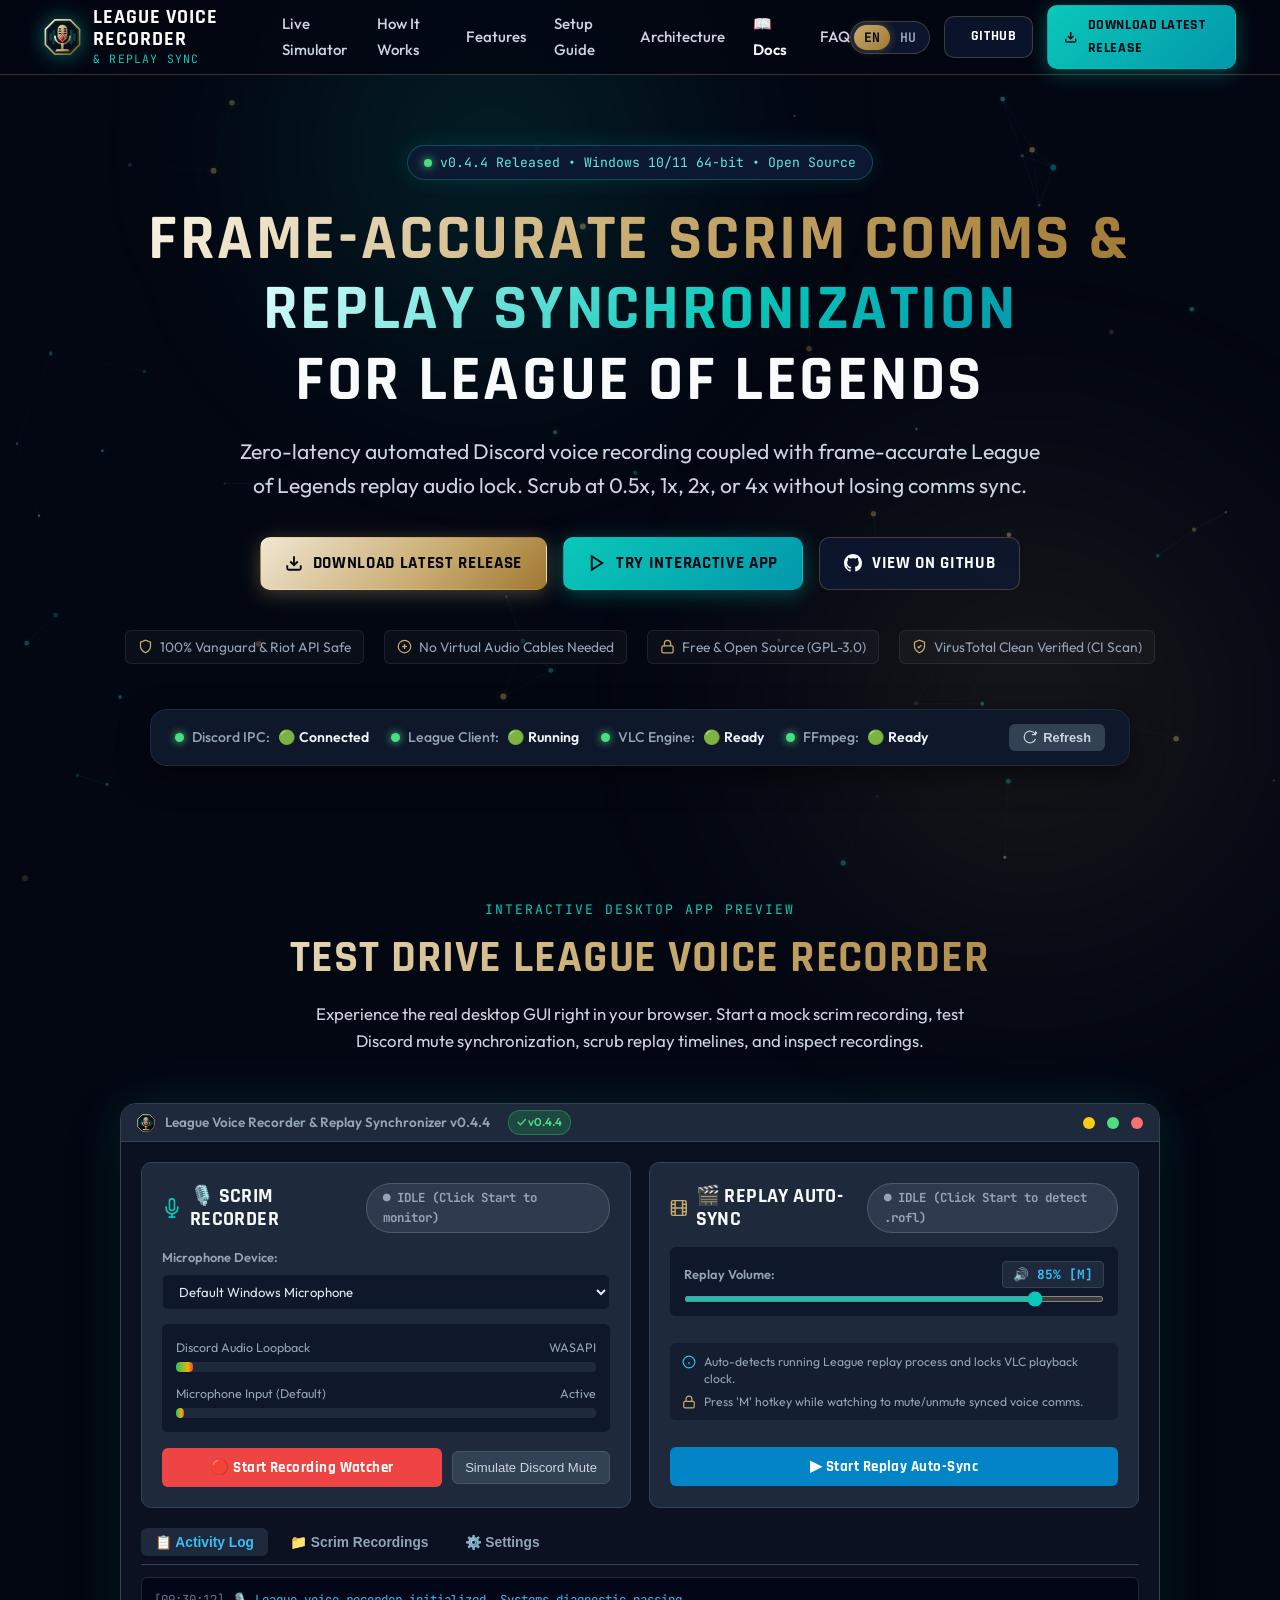
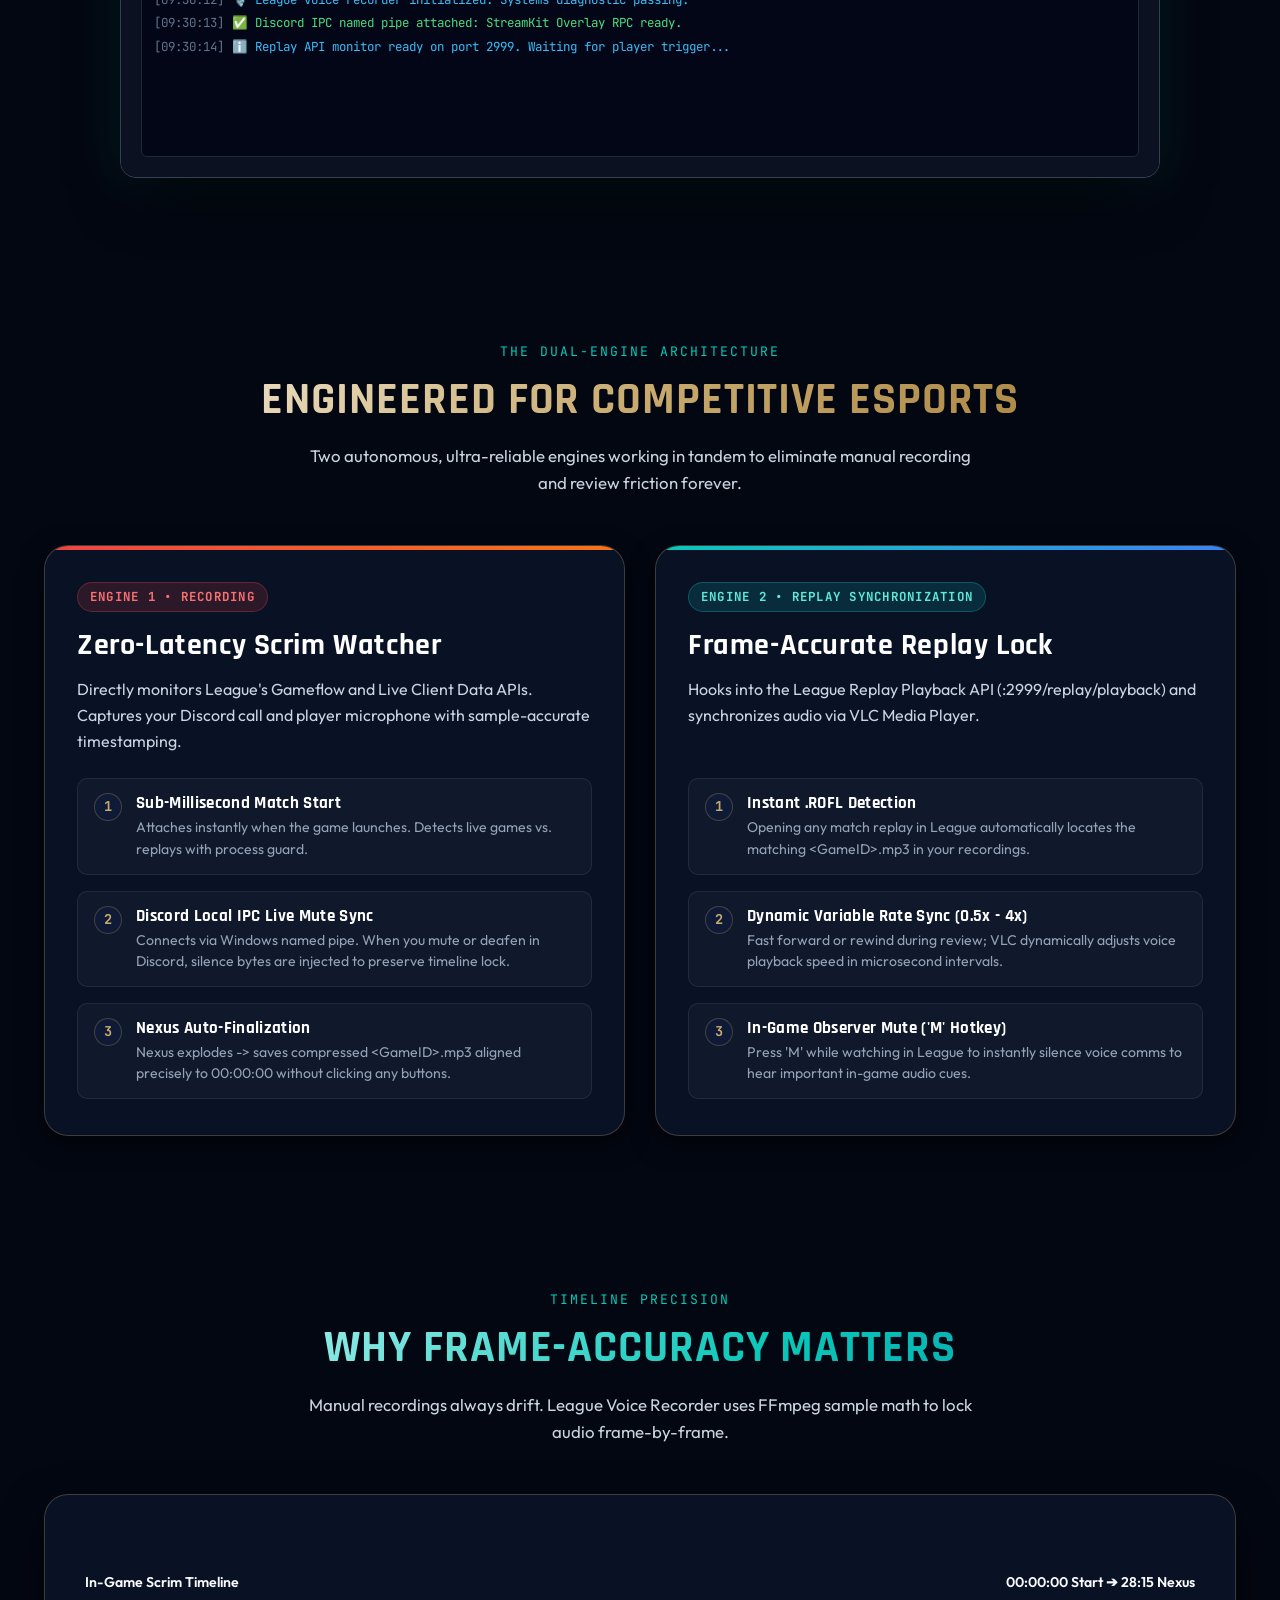
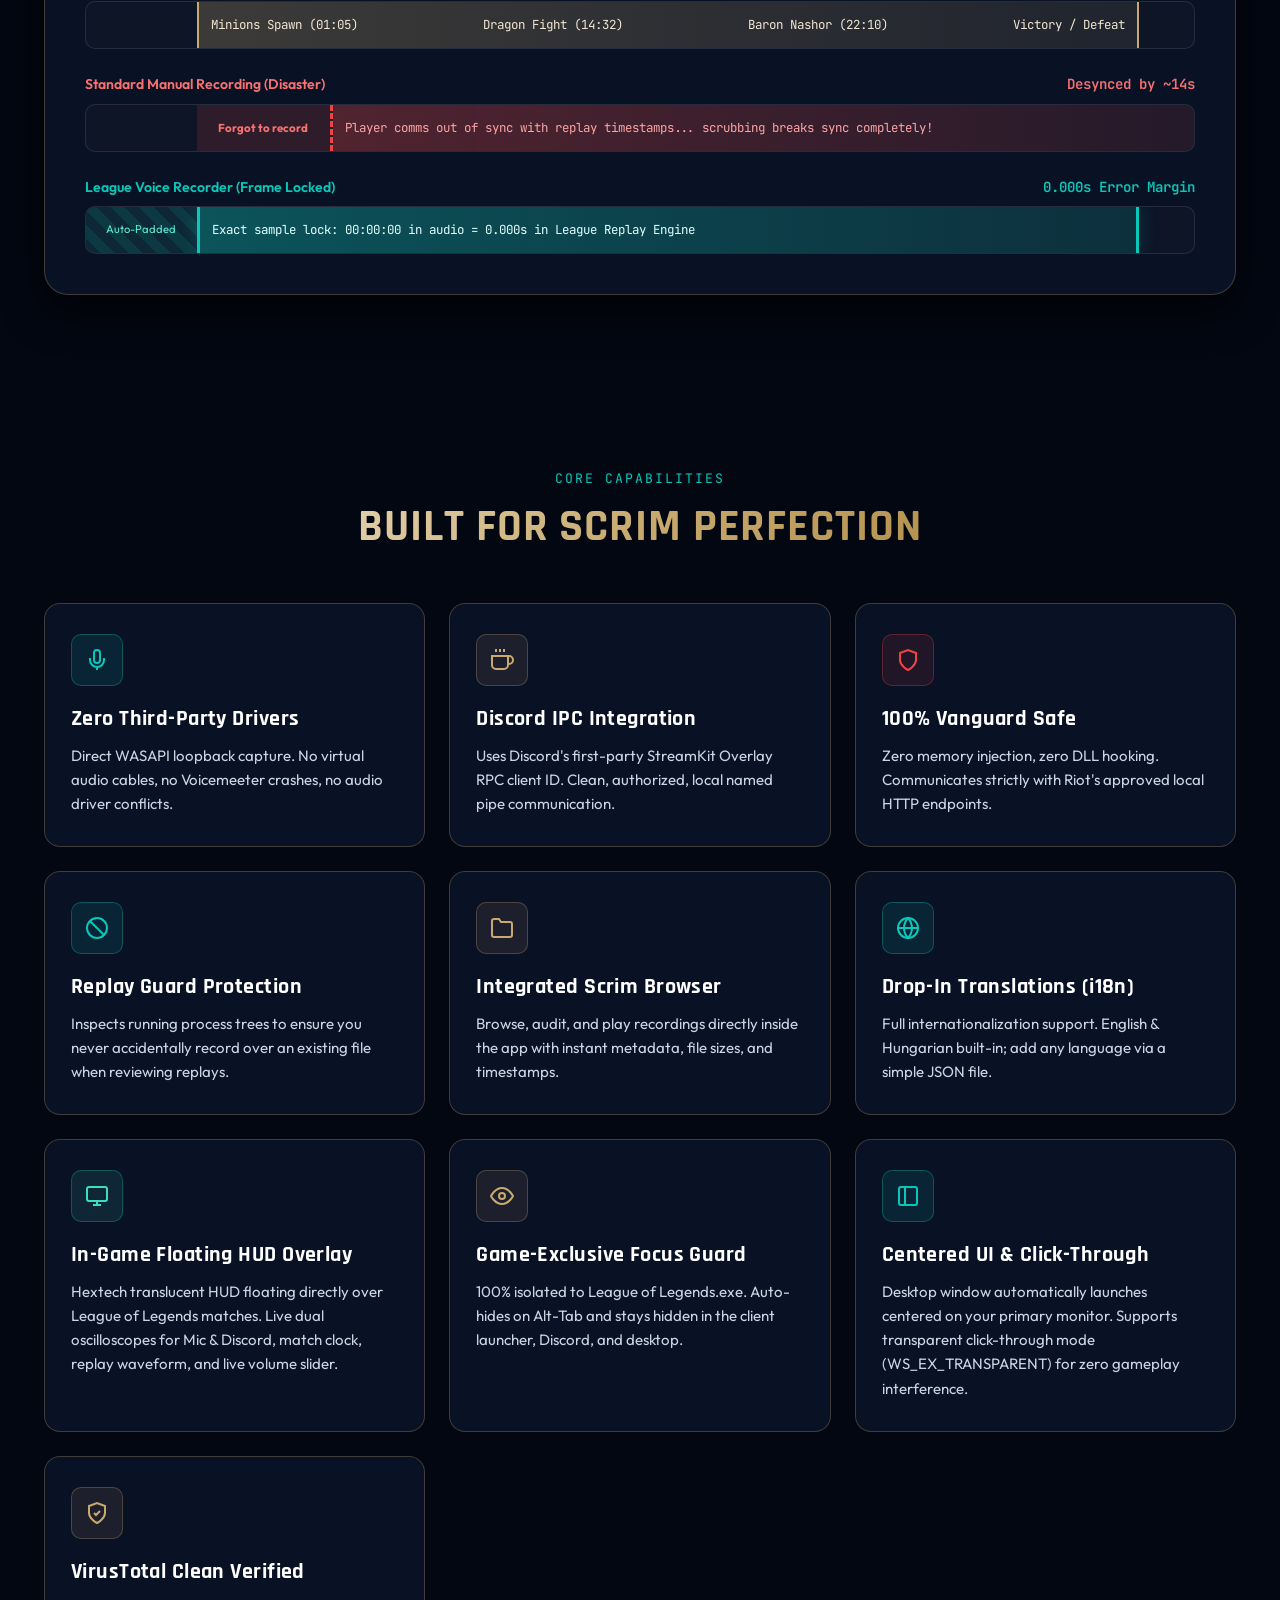
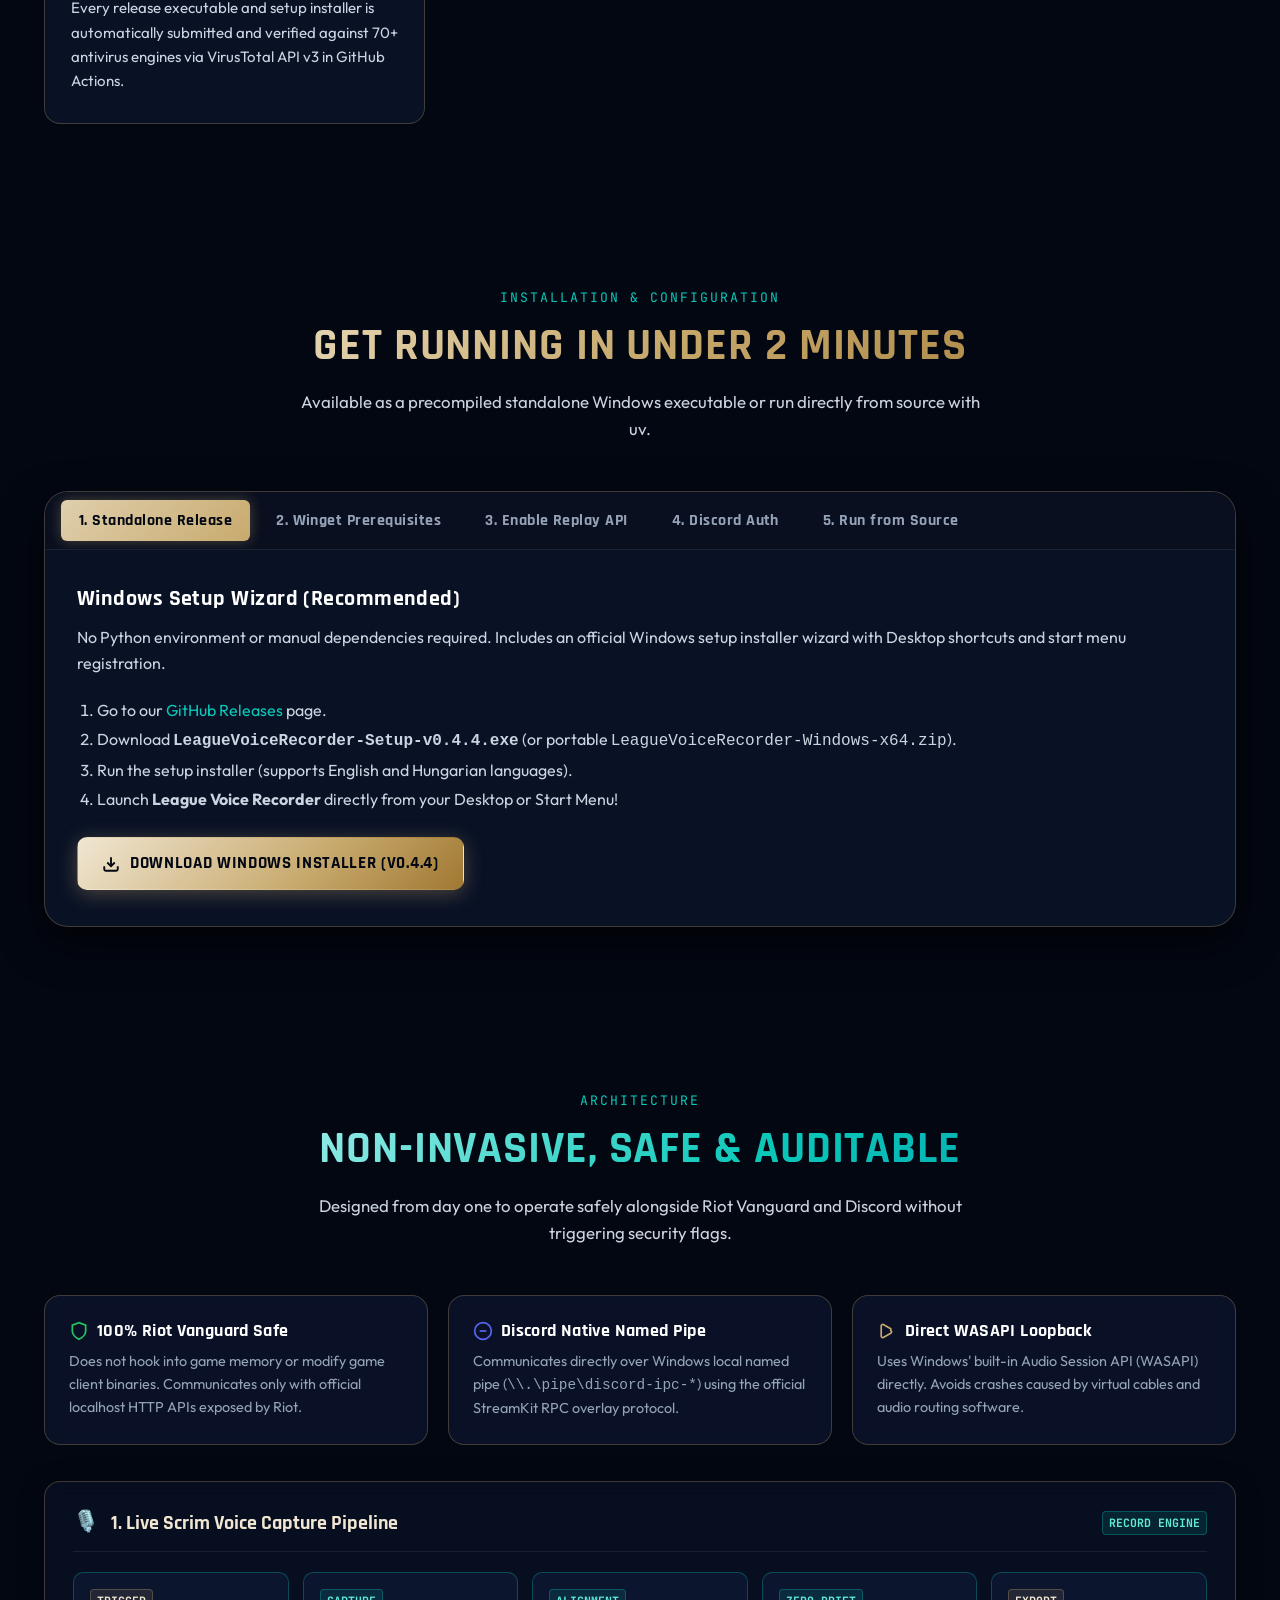
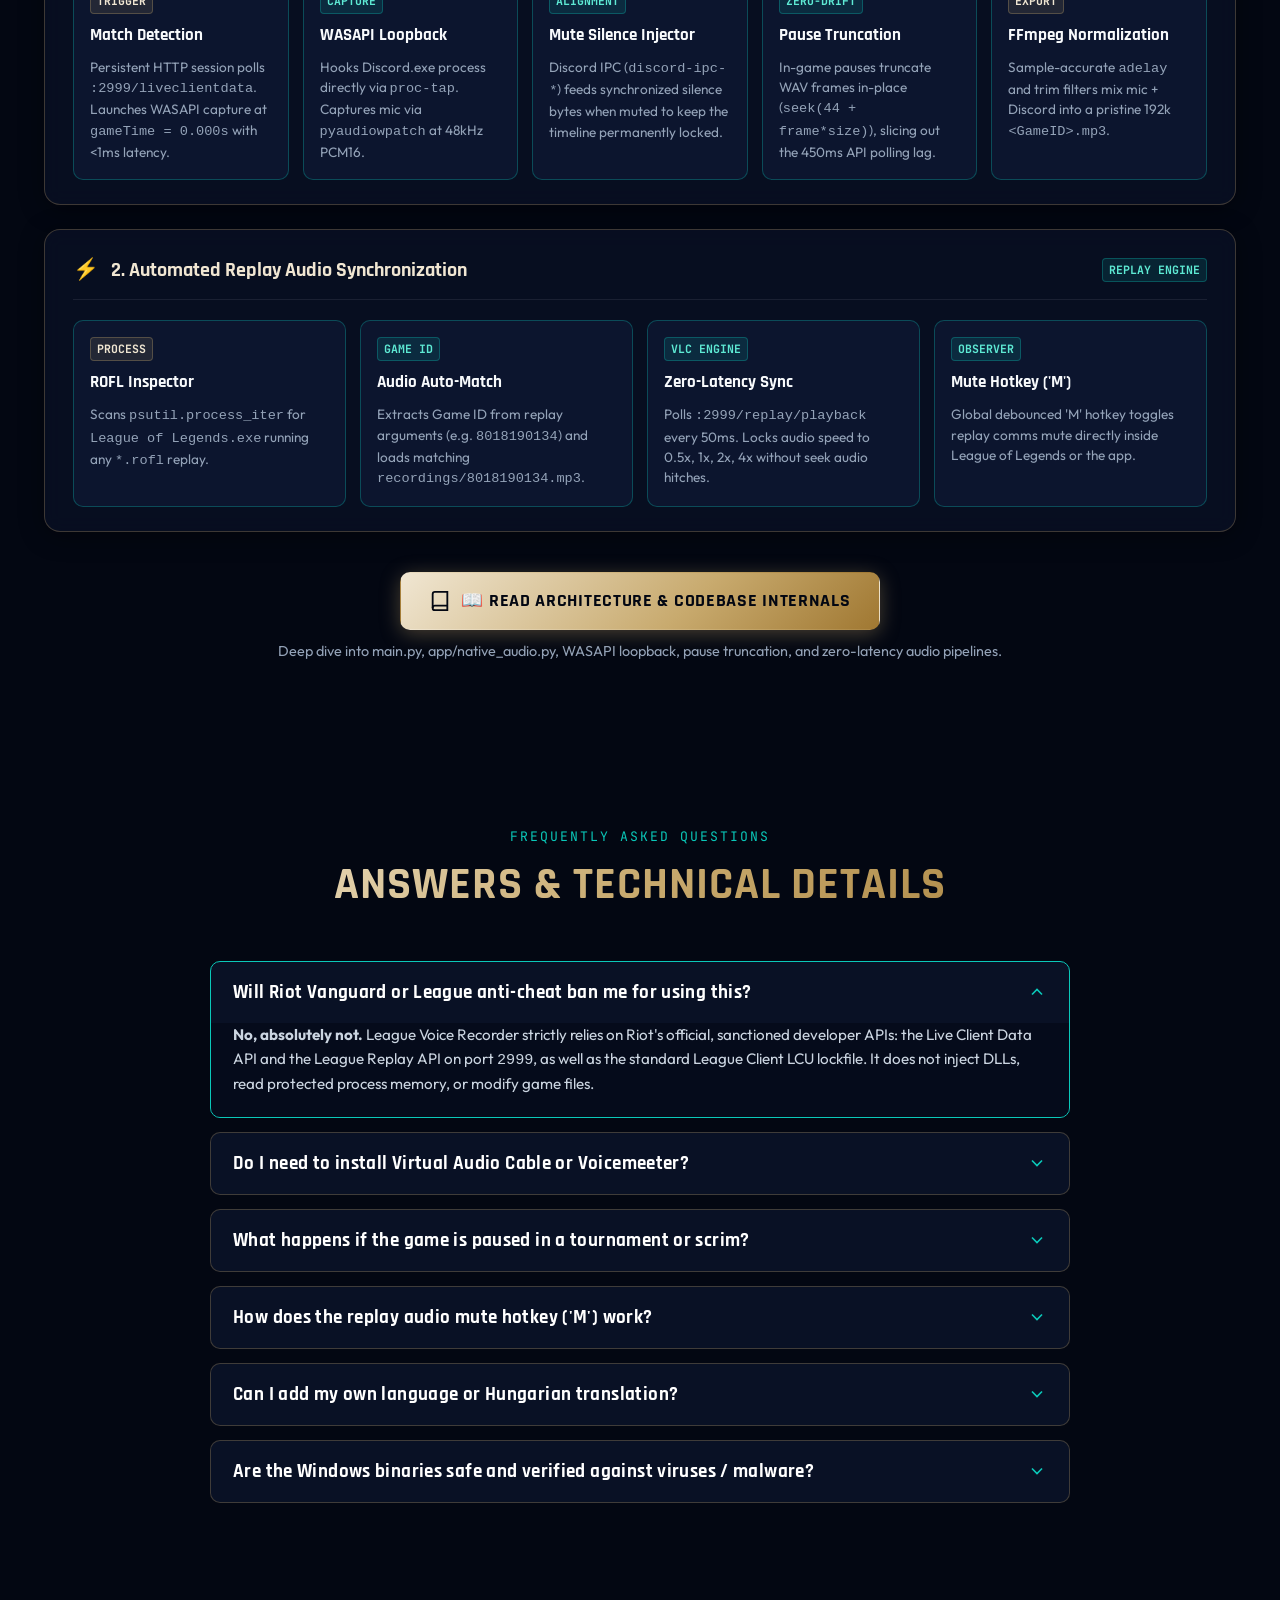
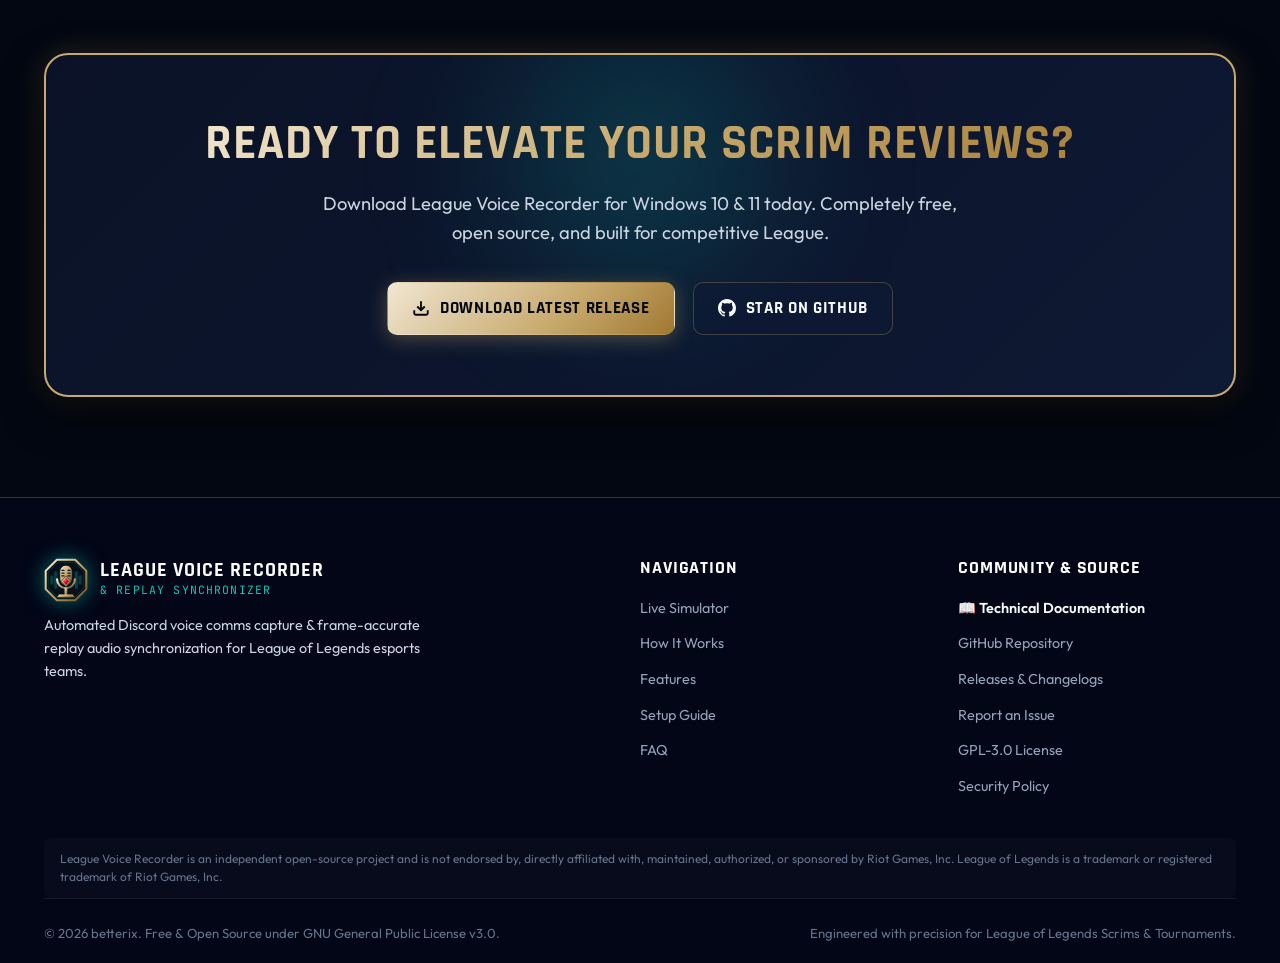
==== commit 2ea0ea3f: "feat(recordings): add scrim metadata organizer with in-place ID3 embedding and role-guarded details " ====
--- a/web/index.html
+++ b/web/index.html
@@ -922,7 +922,7 @@
 # 3. Launch the desktop GUI
 uv run main.py
 
-# 4. Run automated test suite (119 unit tests)
+# 4. Run automated test suite (129 unit tests)
 uv run pytest</code></pre>
             </div>
           </div>
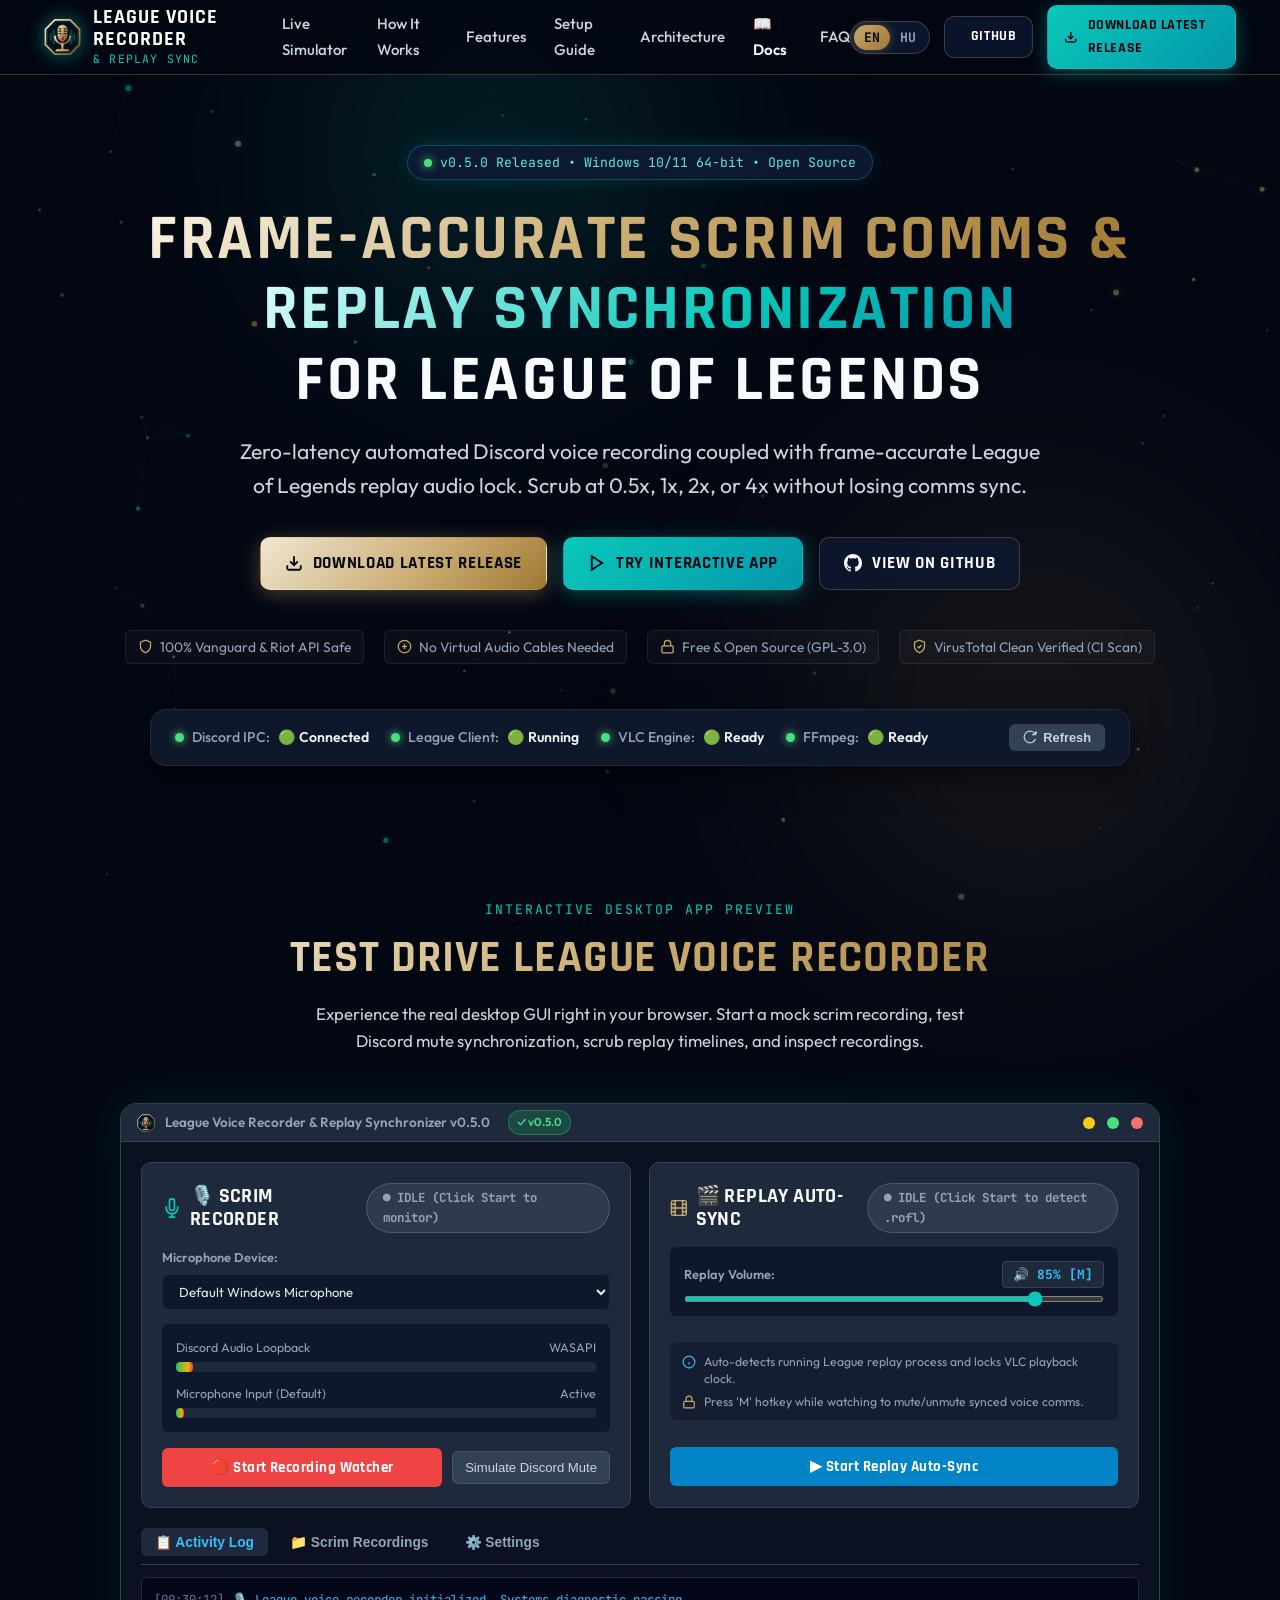
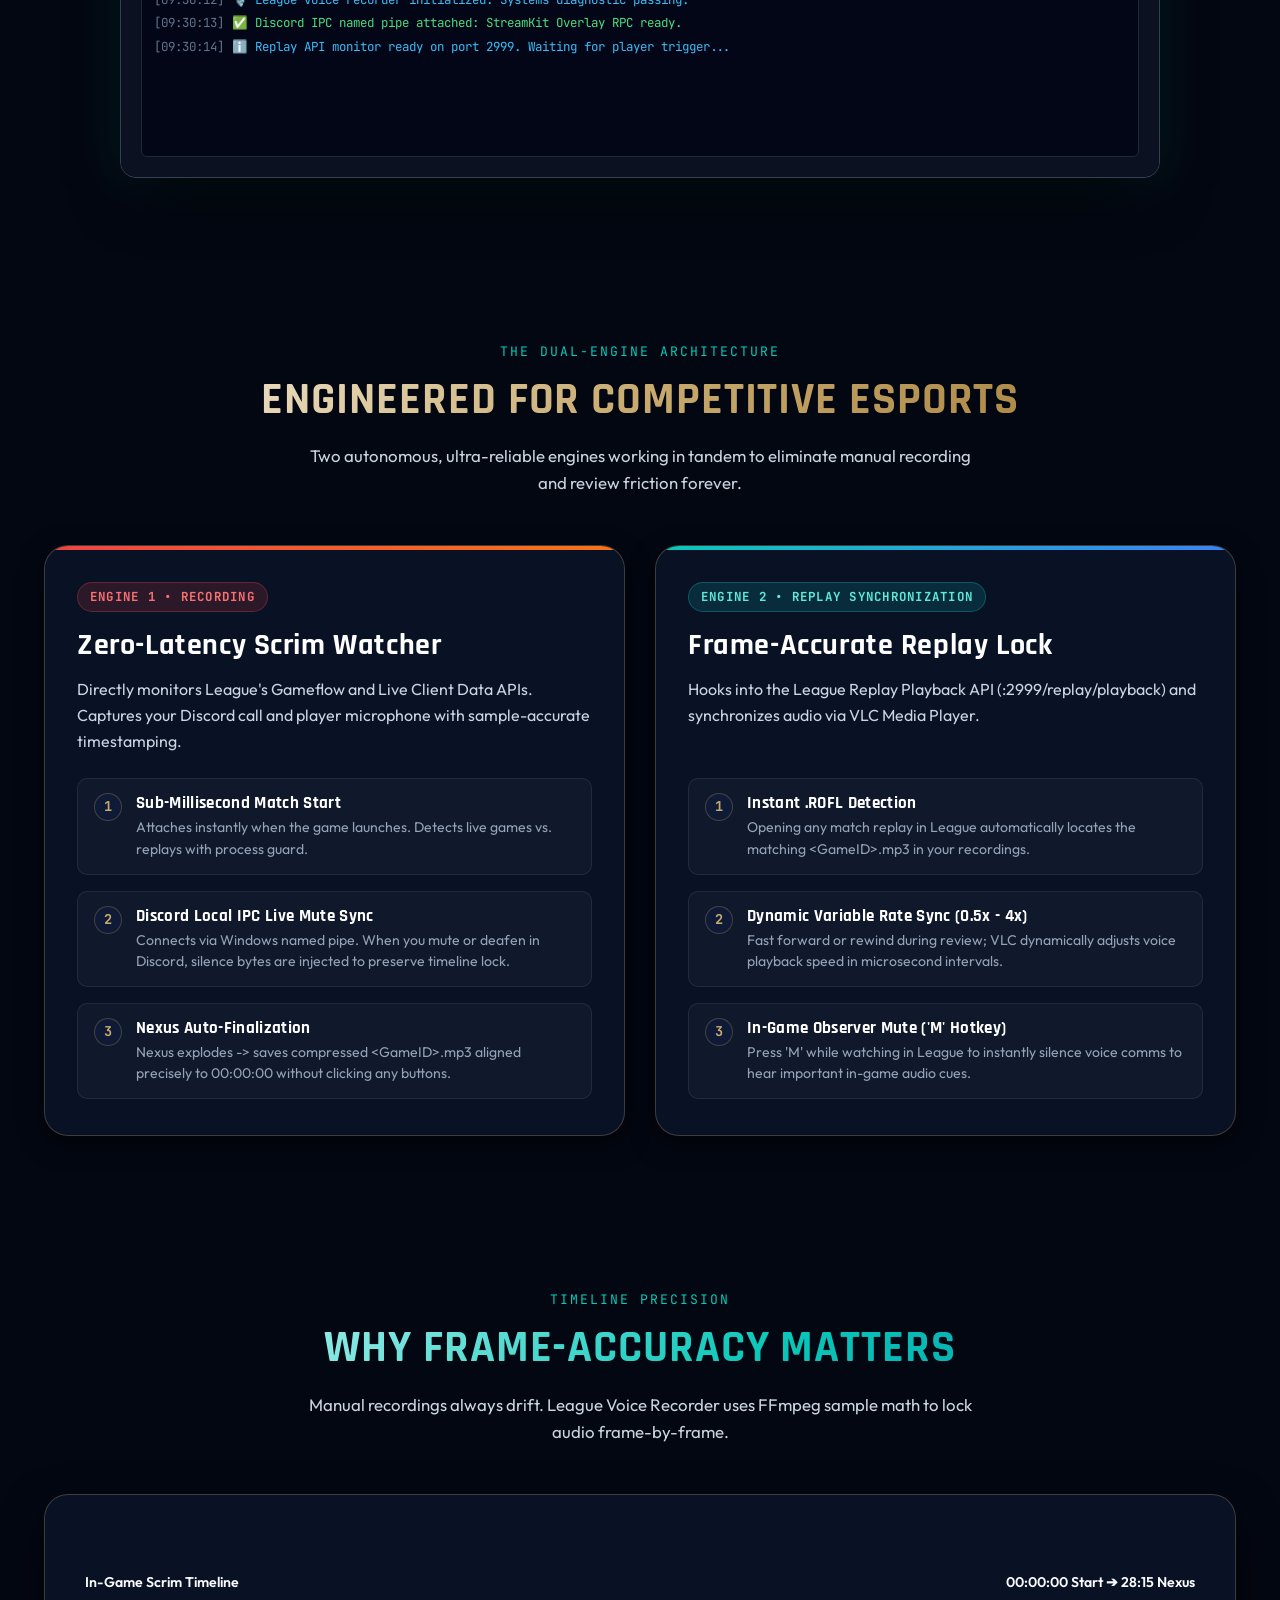
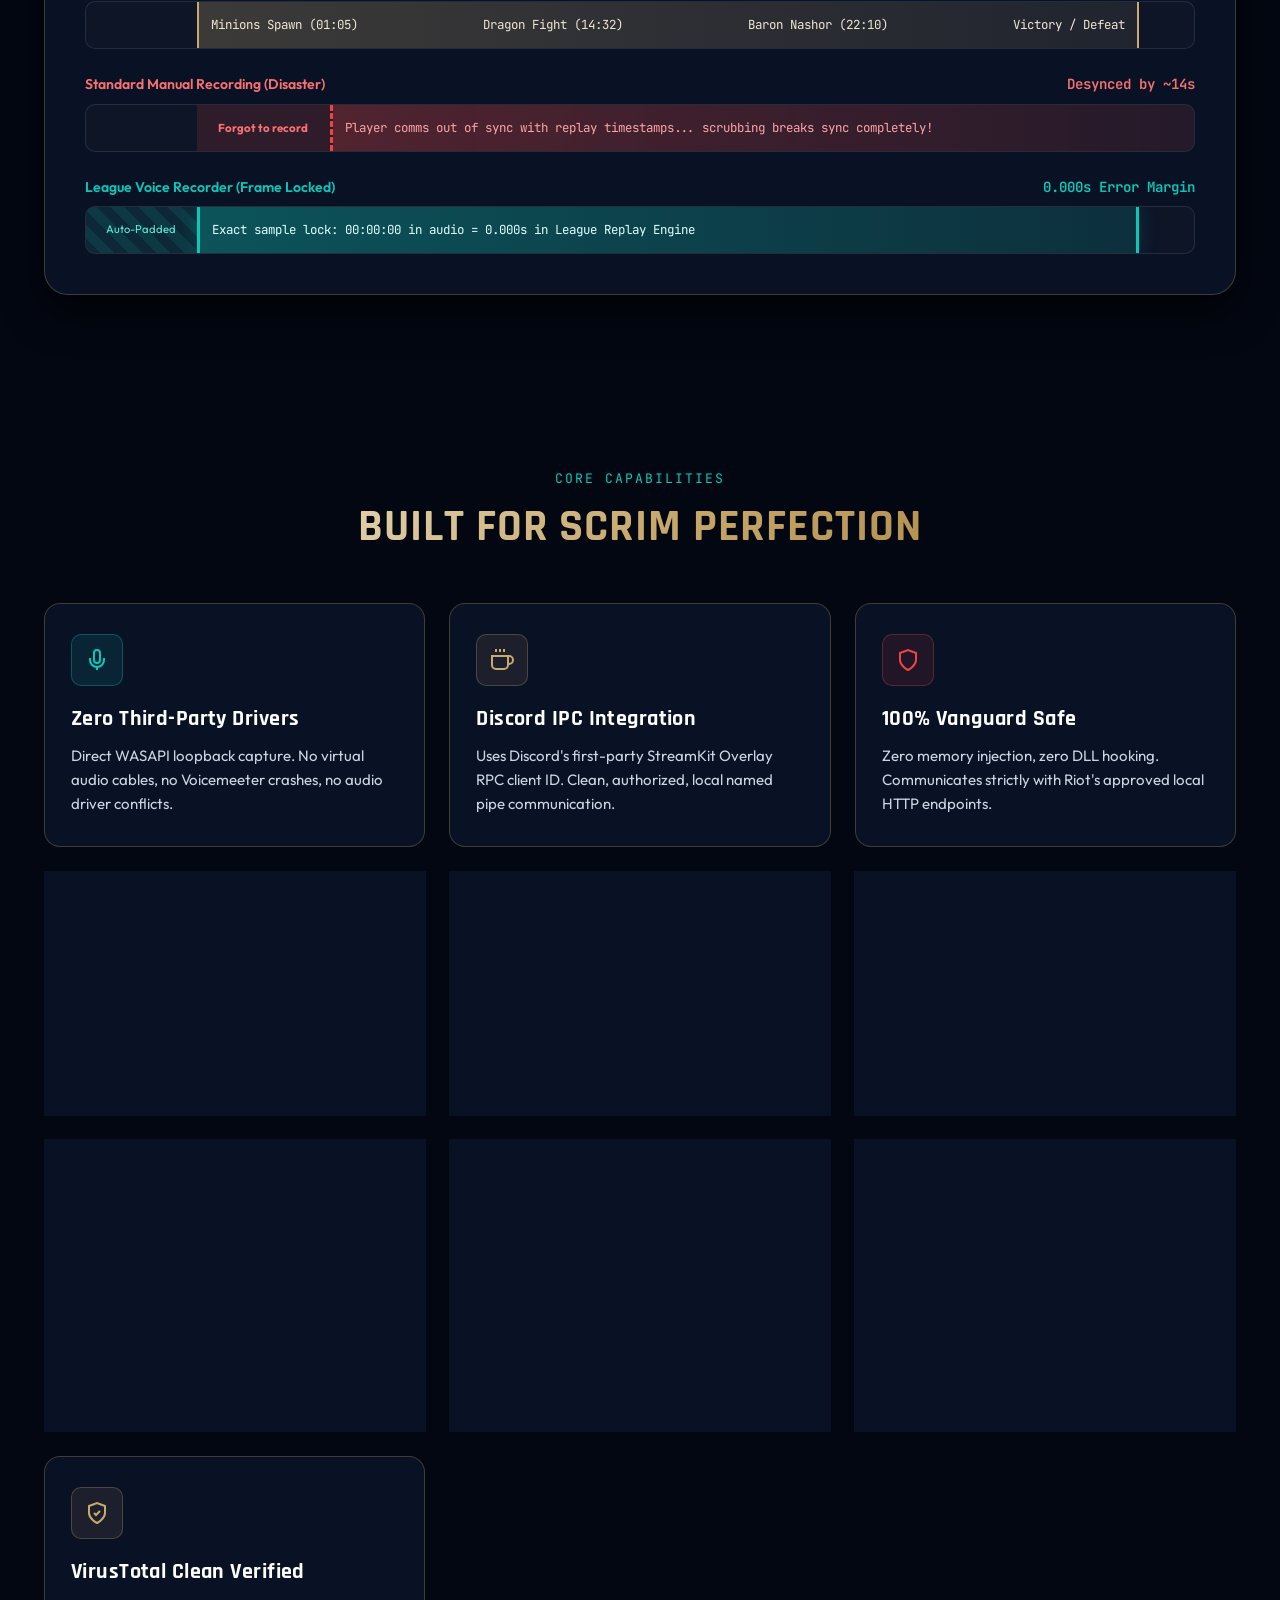
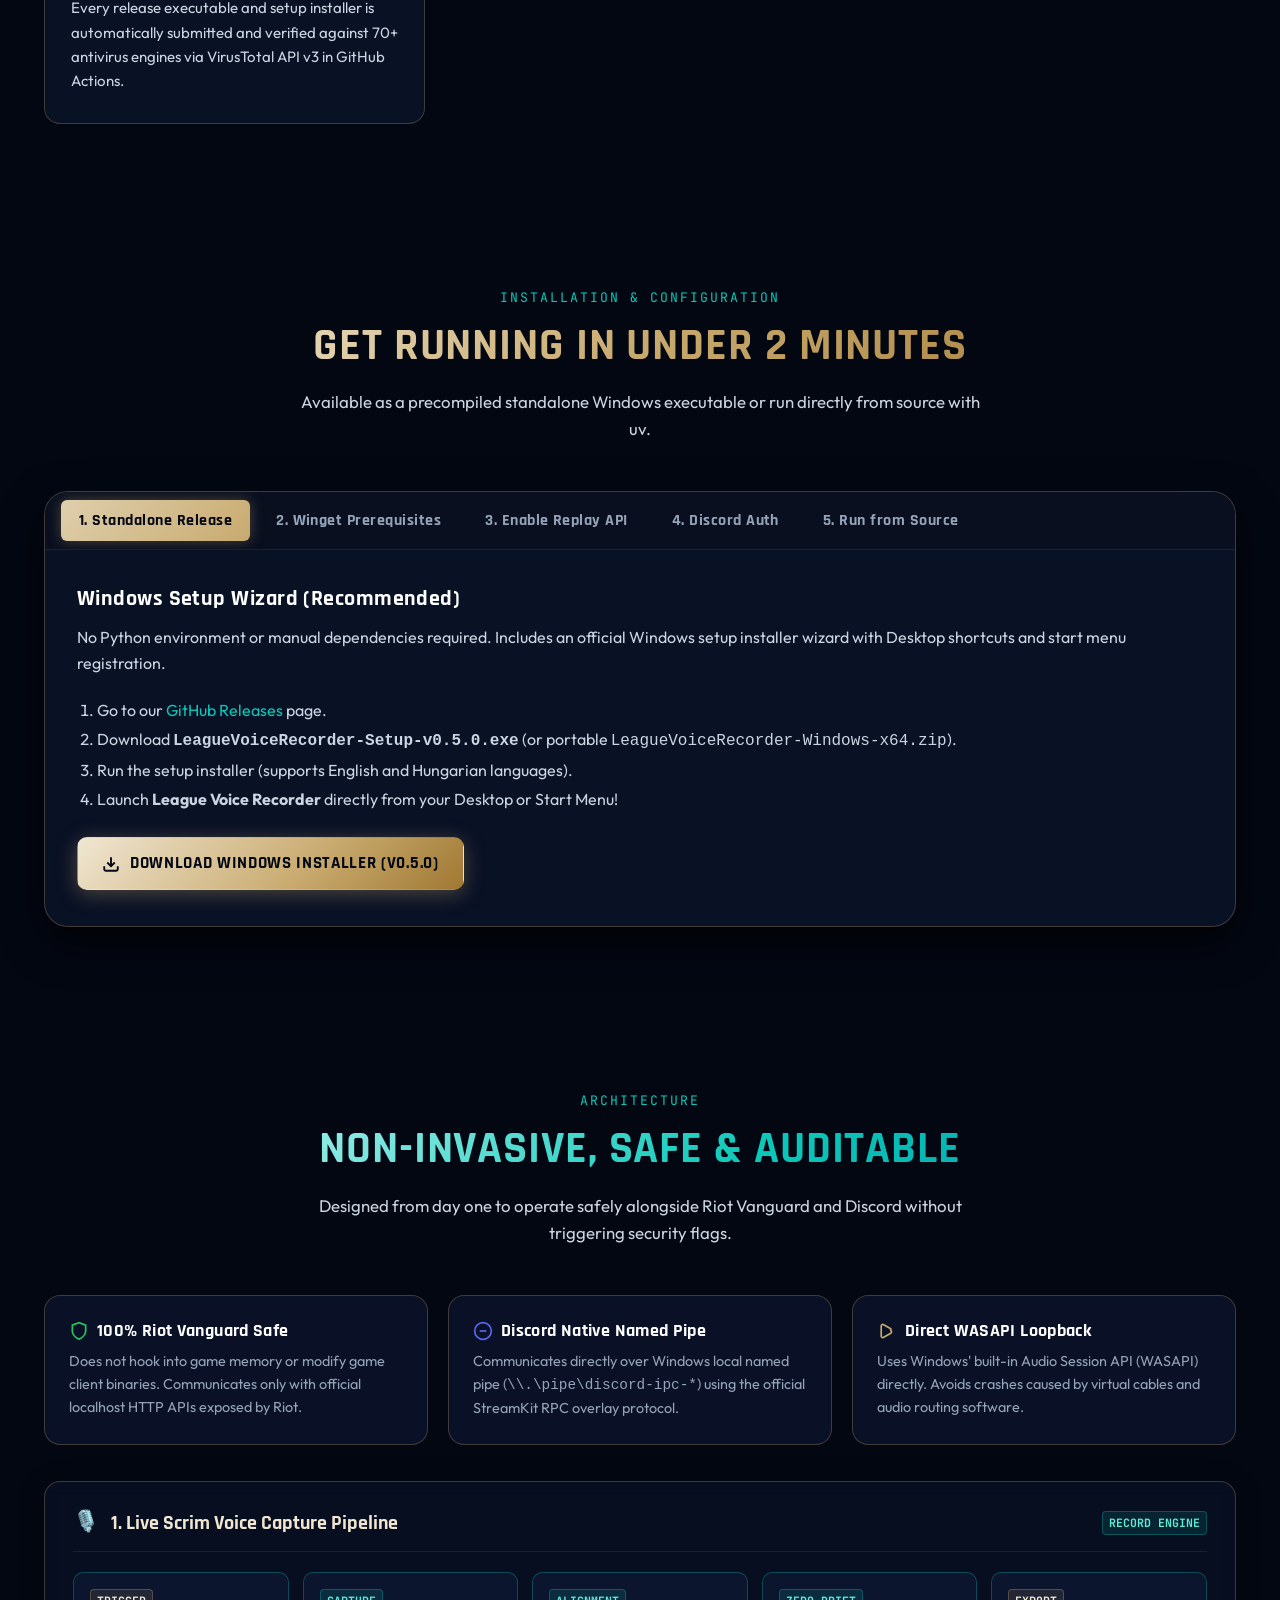
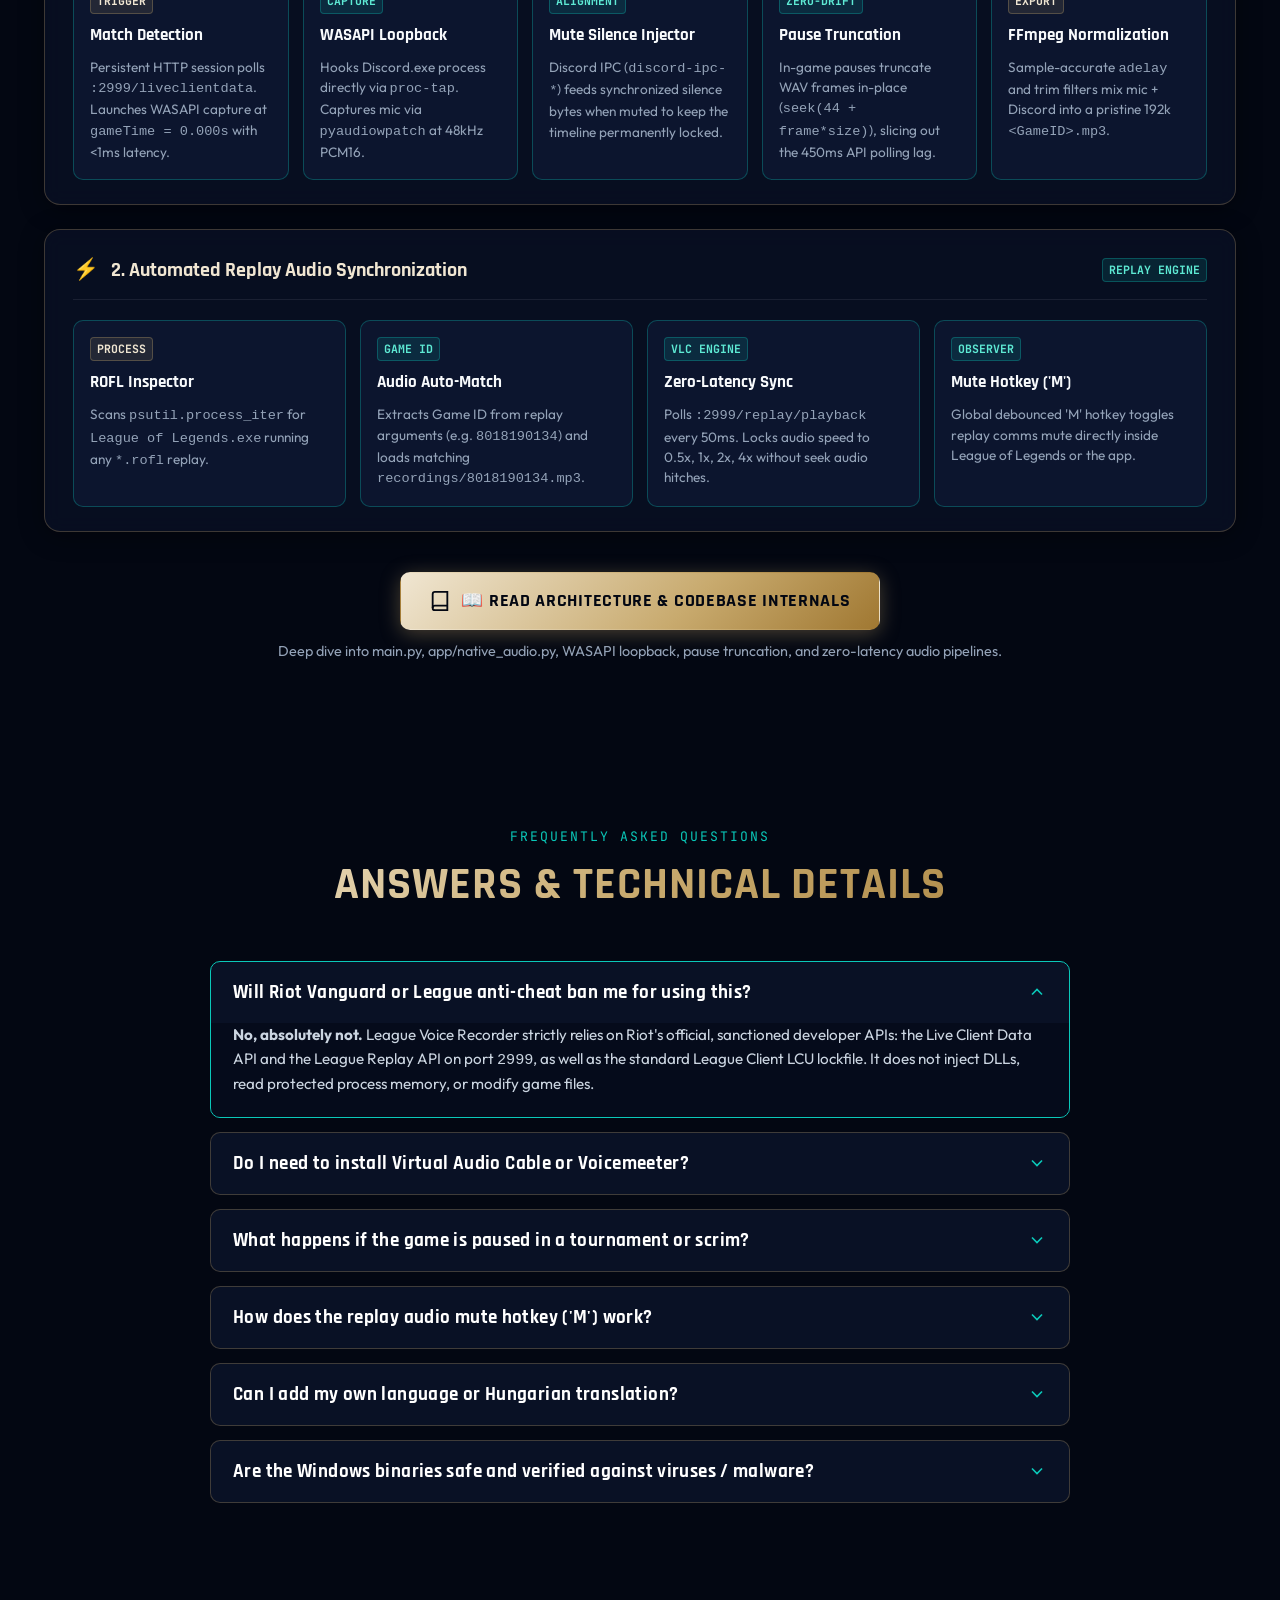
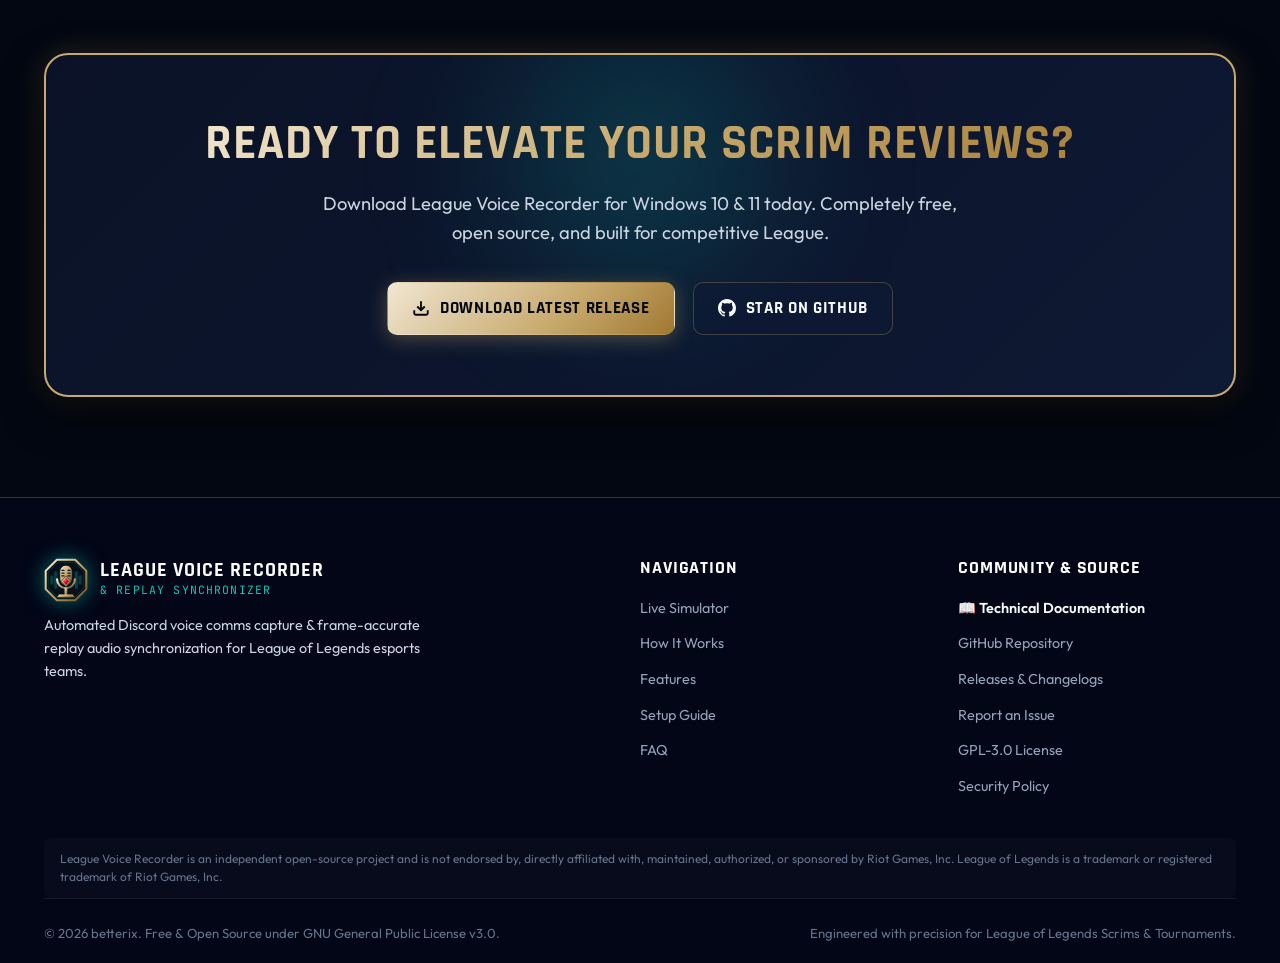
==== commit 3a406b95: "chore(release): bump version to v0.5.0 across application and docs" ====
--- a/web/index.html
+++ b/web/index.html
@@ -107,7 +107,7 @@
         <!-- Release Badge -->
         <div class="version-badge">
           <span class="version-dot"></span>
-          <span data-i18n="hero_badge">v0.4.4 Released • Windows 10/11 64-bit • Open Source</span>
+          <span data-i18n="hero_badge">v0.5.0 Released • Windows 10/11 64-bit • Open Source</span>
         </div>
 
         <!-- Hero Headline -->
@@ -220,7 +220,7 @@
 
         <!-- Windows Frame Mockup -->
         <div class="app-window-frame">
-          <!-- In-Game Floating HUD Simulator Overlay (v0.4.4) -->
+          <!-- In-Game Floating HUD Simulator Overlay (v0.5.0) -->
           <div class="sim-hud-overlay" id="sim-hud-overlay" style="display: none;">
             <div class="sim-hud-header">
               <div class="sim-hud-status-badge" id="sim-hud-badge">
@@ -264,8 +264,8 @@
           <div class="app-titlebar">
             <div class="titlebar-left">
               <img src="assets/icon.svg" alt="App Icon" class="titlebar-icon">
-              <span class="titlebar-title">League Voice Recorder &amp; Replay Synchronizer v0.4.4</span>
-              <span class="titlebar-update-badge">✓ v0.4.4</span>
+              <span class="titlebar-title">League Voice Recorder &amp; Replay Synchronizer v0.5.0</span>
+              <span class="titlebar-update-badge">✓ v0.5.0</span>
             </div>
             <div class="titlebar-controls">
               <button class="titlebar-btn btn-min" title="Minimize"></button>
@@ -458,7 +458,7 @@
                 <div style="grid-column: span 2; border-top: 1px solid #1e293b; padding-top: 12px; display: flex; align-items: center; justify-content: space-between; flex-wrap: gap: 8px;">
                   <div>
                     <div style="color: #fff; font-weight: 600; margin-bottom: 2px;" data-i18n="sim_settings_update">Software Updates:</div>
-                    <div id="sim-update-status" style="color: #4ade80; font-size: 0.8rem;" data-i18n="sim_settings_update_status">● You are running the latest version (v0.4.4)</div>
+                    <div id="sim-update-status" style="color: #4ade80; font-size: 0.8rem;" data-i18n="sim_settings_update_status">● You are running the latest version (v0.5.0)</div>
                   </div>
                   <button class="btn btn-secondary btn-sm" id="sim-check-update-btn" data-i18n="sim_settings_update_btn">🔄 Check for Updates</button>
                 </div>
@@ -803,7 +803,7 @@
 
             <ol style="padding-left: 20px; line-height: 1.8; color: var(--text-secondary); margin-bottom: 24px;">
               <li data-i18n="setup_panel1_s1">Go to our <a href="https://github.com/betterix/league-voice-recorder/releases" target="_blank" rel="noopener noreferrer">GitHub Releases</a> page.</li>
-              <li data-i18n="setup_panel1_s2">Download <strong><code>LeagueVoiceRecorder-Setup-v0.4.4.exe</code></strong> (or portable <code>LeagueVoiceRecorder-Windows-x64.zip</code>).</li>
+              <li data-i18n="setup_panel1_s2">Download <strong><code>LeagueVoiceRecorder-Setup-v0.5.0.exe</code></strong> (or portable <code>LeagueVoiceRecorder-Windows-x64.zip</code>).</li>
               <li data-i18n="setup_panel1_s3">Run the setup installer (supports English and Hungarian languages).</li>
               <li data-i18n="setup_panel1_s4">Launch <strong>League Voice Recorder</strong> directly from your Desktop or Start Menu!</li>
             </ol>
@@ -814,7 +814,7 @@
                 <polyline points="7 10 12 15 17 10"></polyline>
                 <line x1="12" y1="15" x2="12" y2="3"></line>
               </svg>
-              <span>Download Windows Installer (v0.4.4)</span>
+              <span>Download Windows Installer (v0.5.0)</span>
             </a>
           </div>
 
--- a/web/css/style.css
+++ b/web/css/style.css
@@ -1992,7 +1992,7 @@
 }
 
 /* ==========================================================================
-   IN-GAME FLOATING HUD SIMULATOR OVERLAY (v0.4.4)
+   IN-GAME FLOATING HUD SIMULATOR OVERLAY (v0.5.0)
    ========================================================================== */
 .sim-hud-overlay {
   position: absolute;
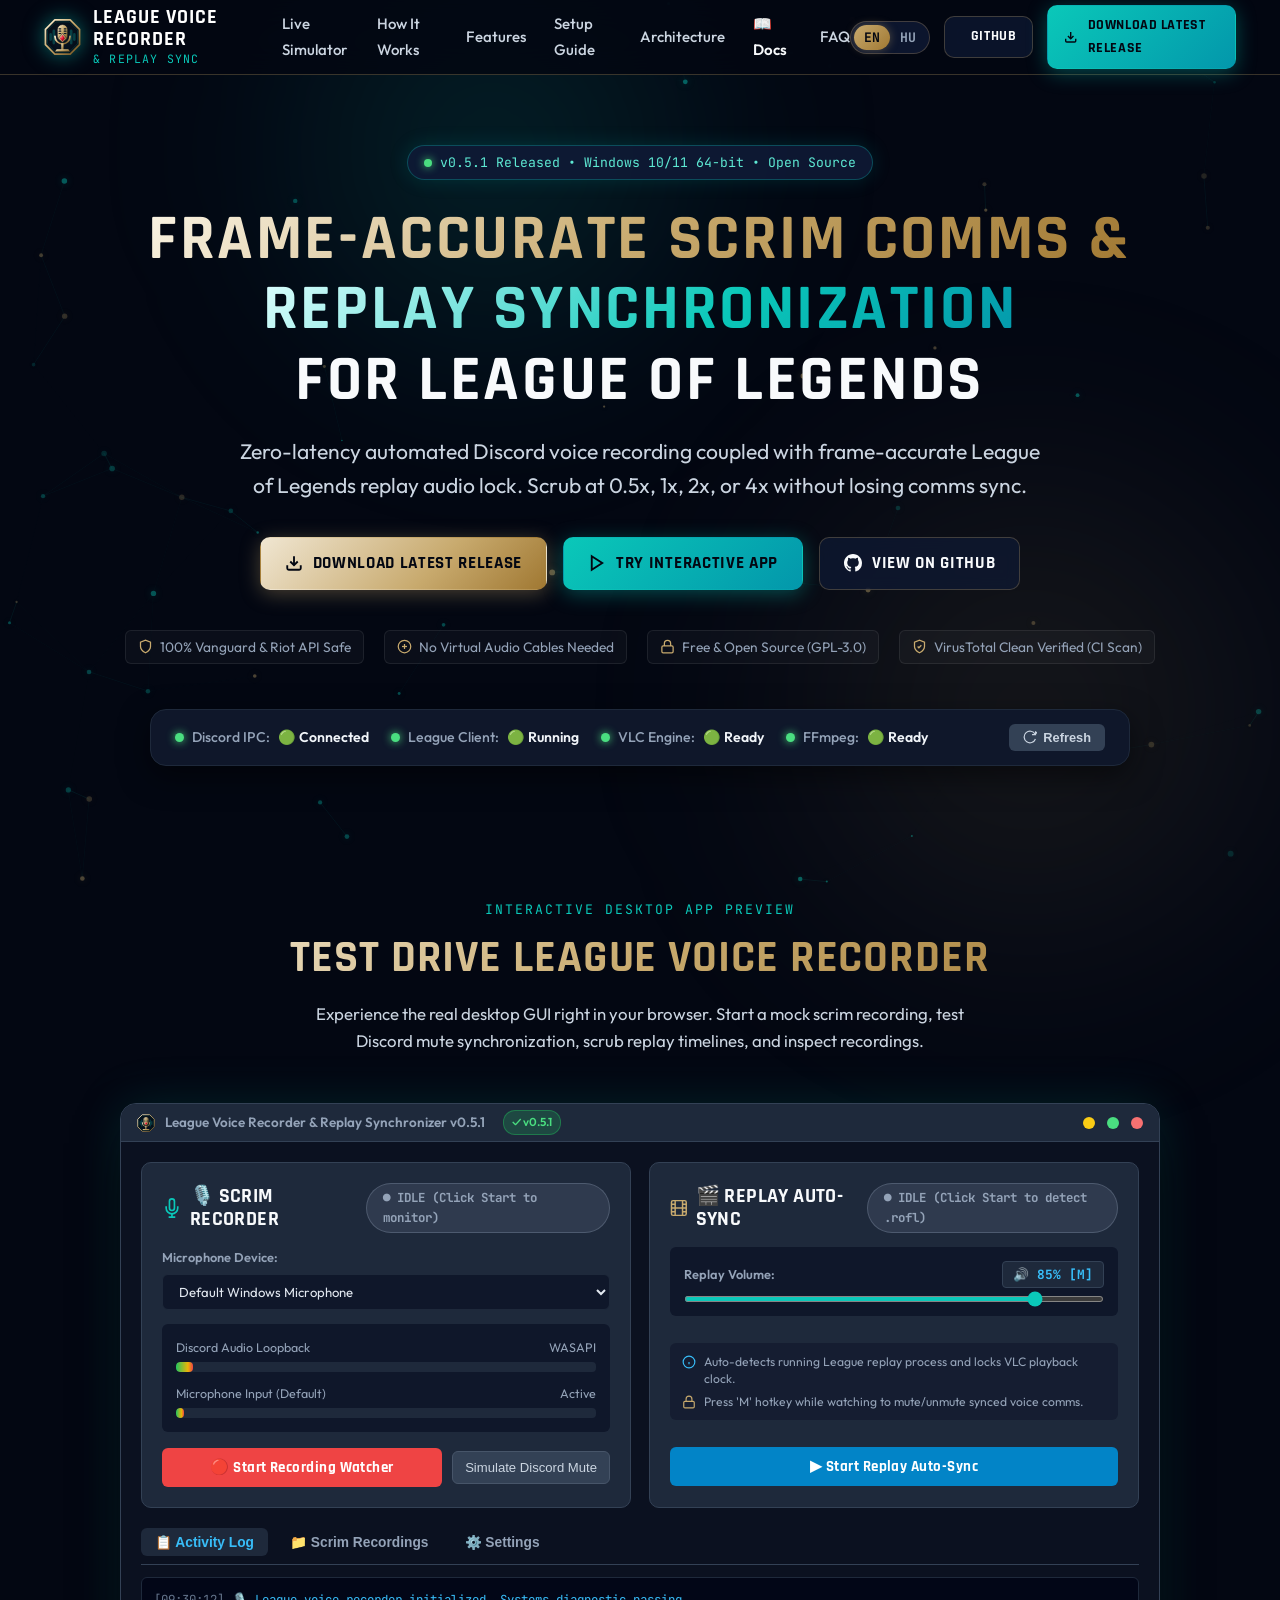
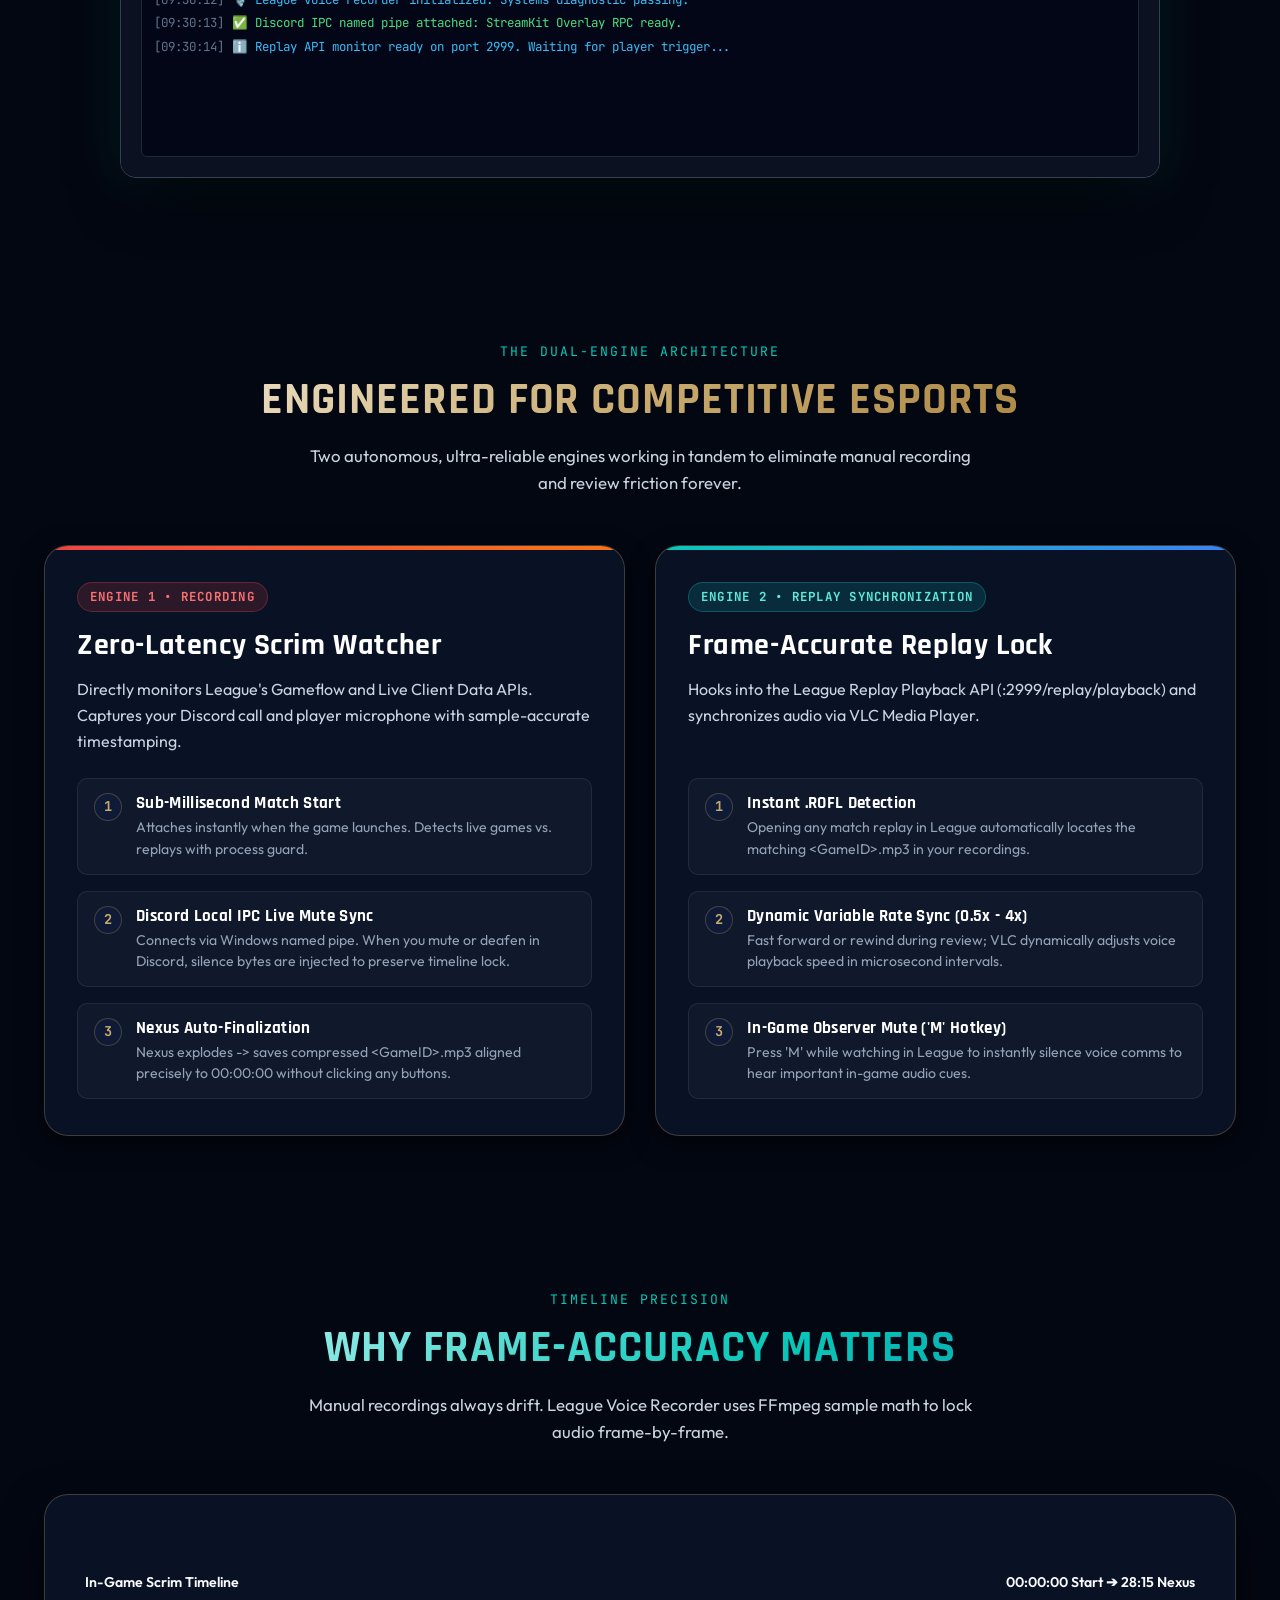
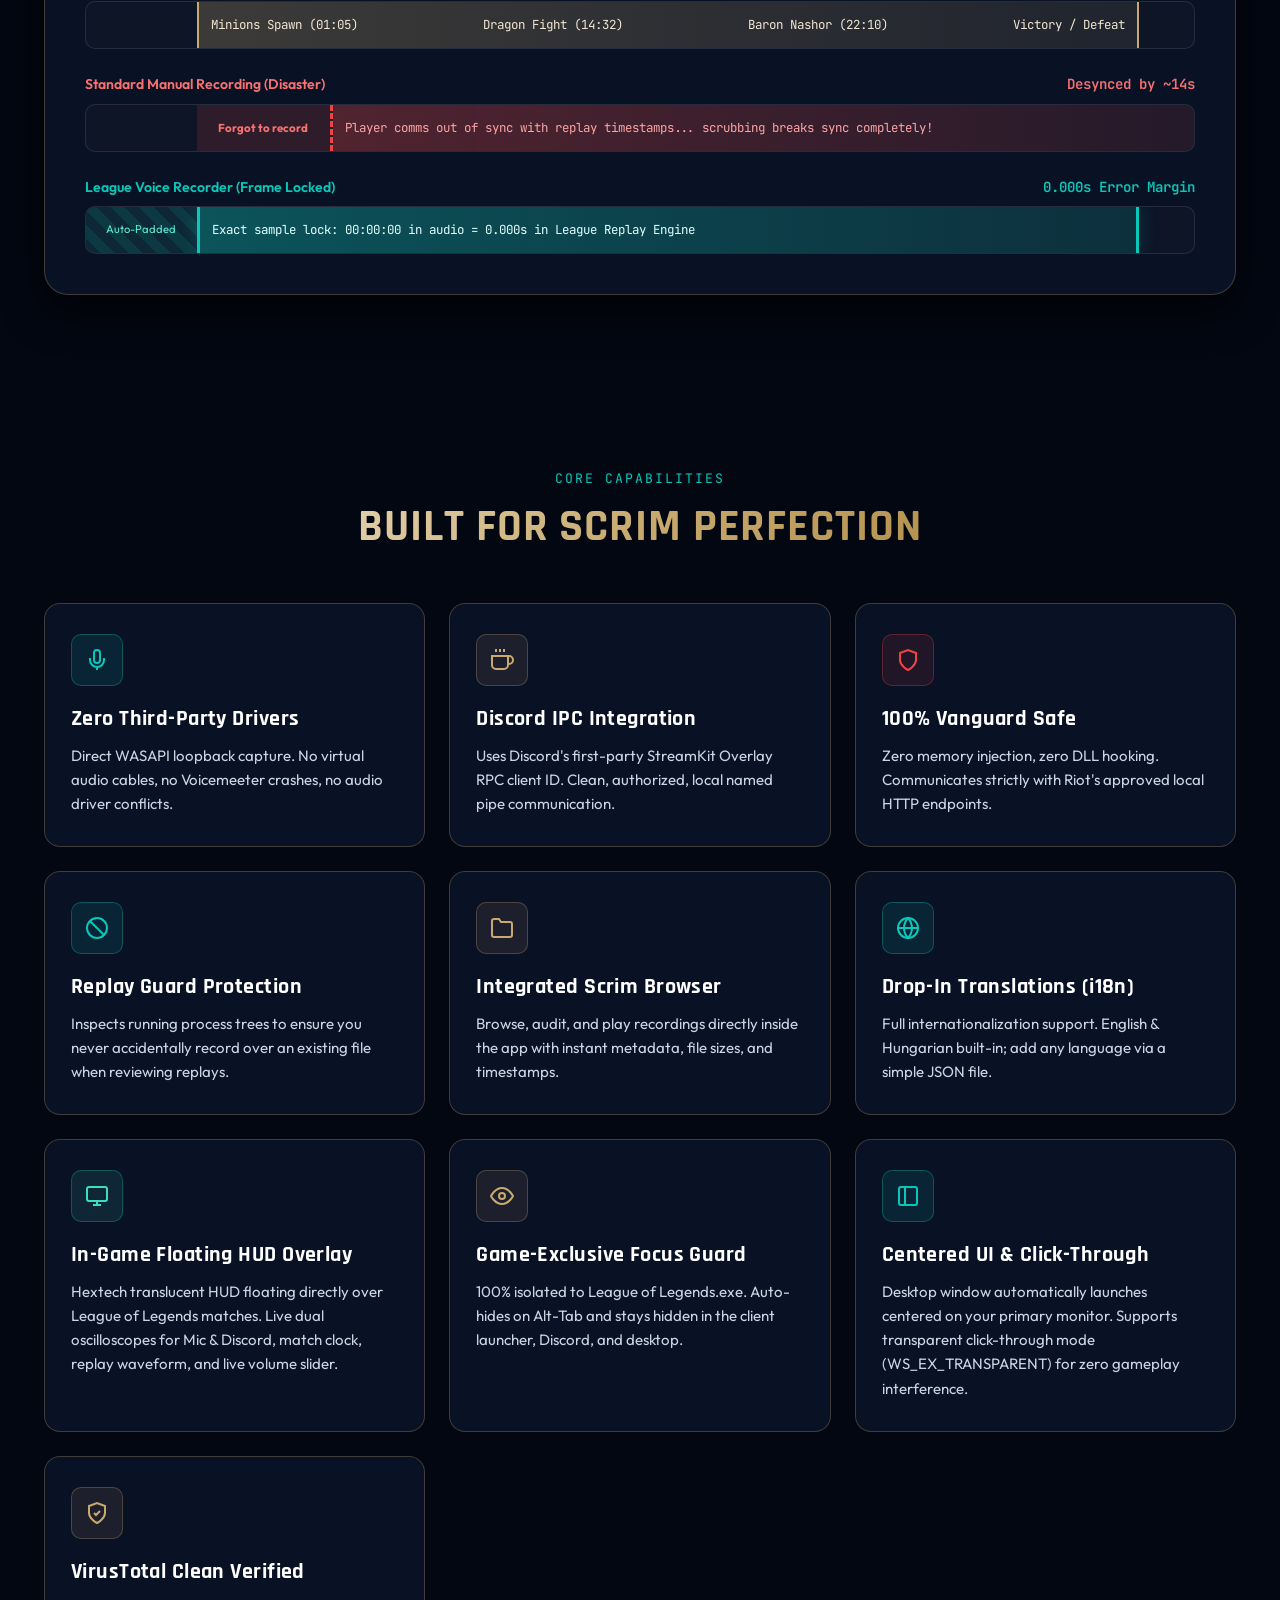
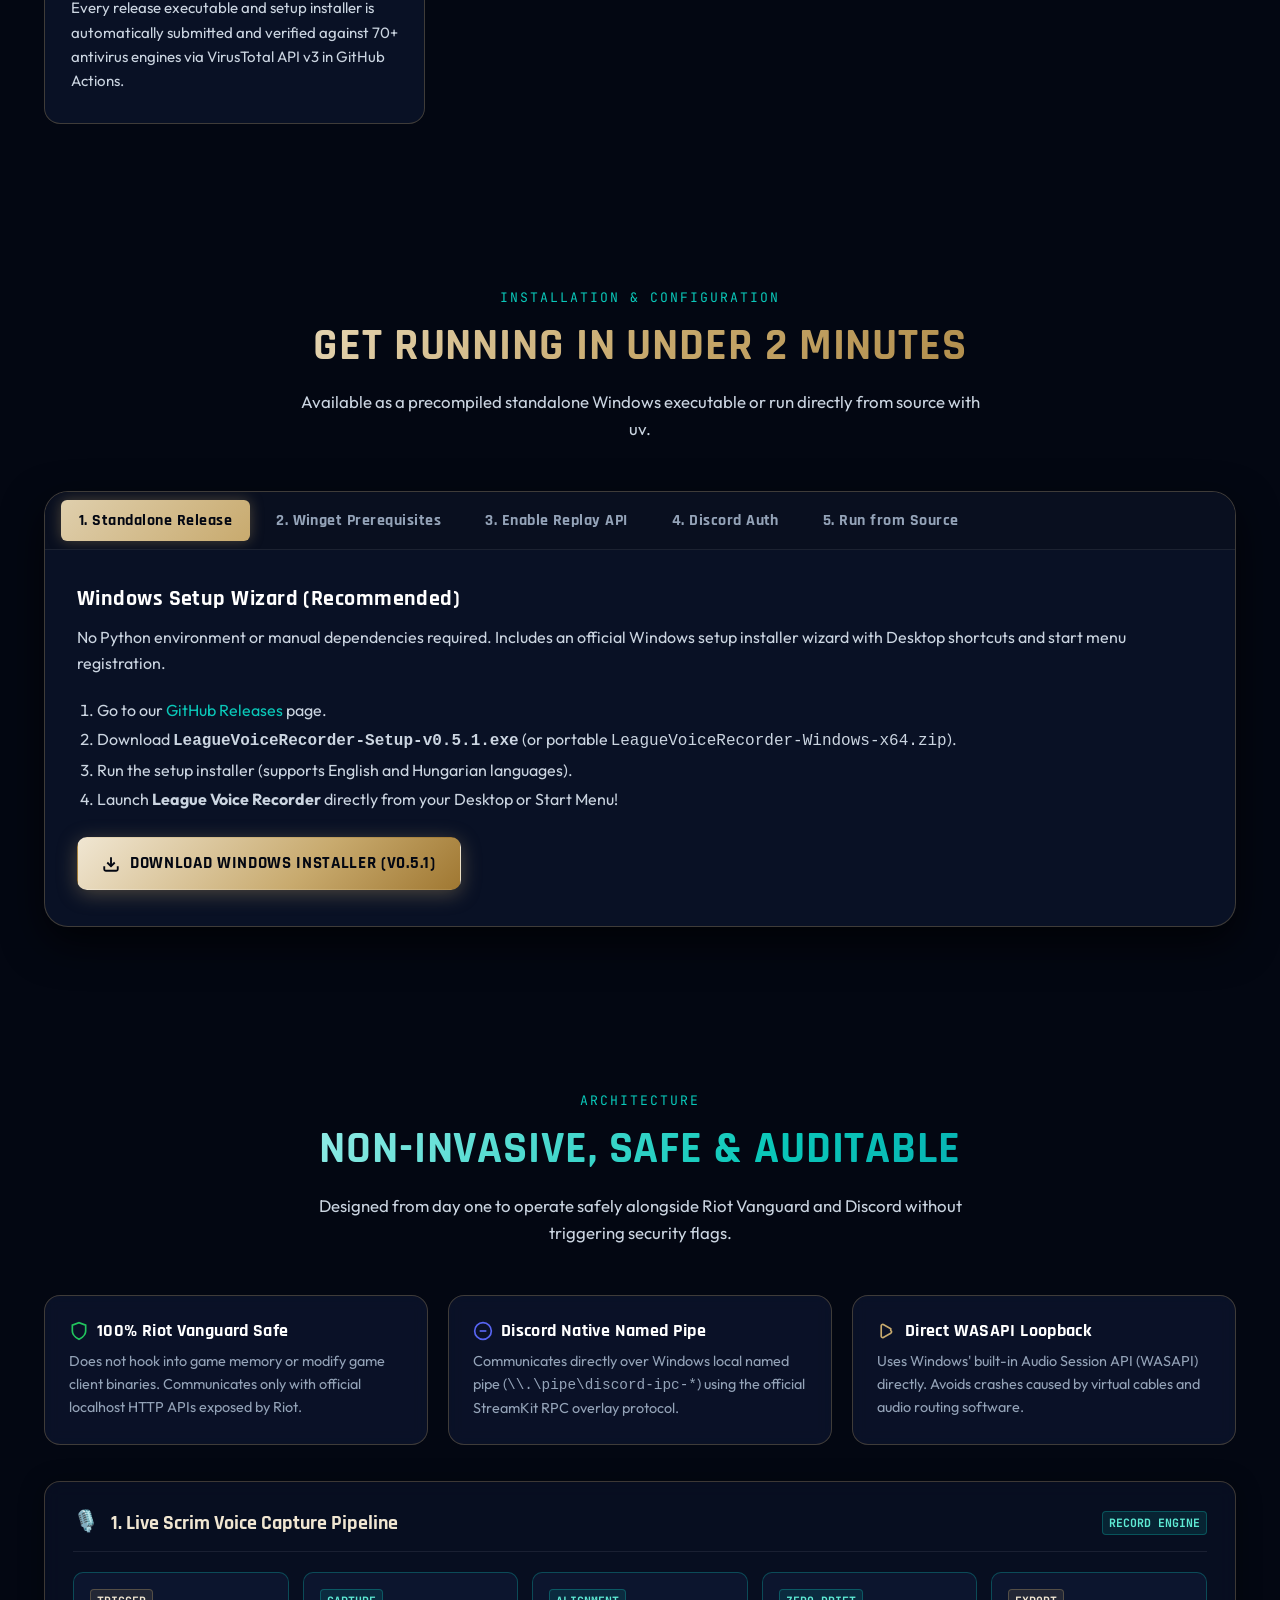
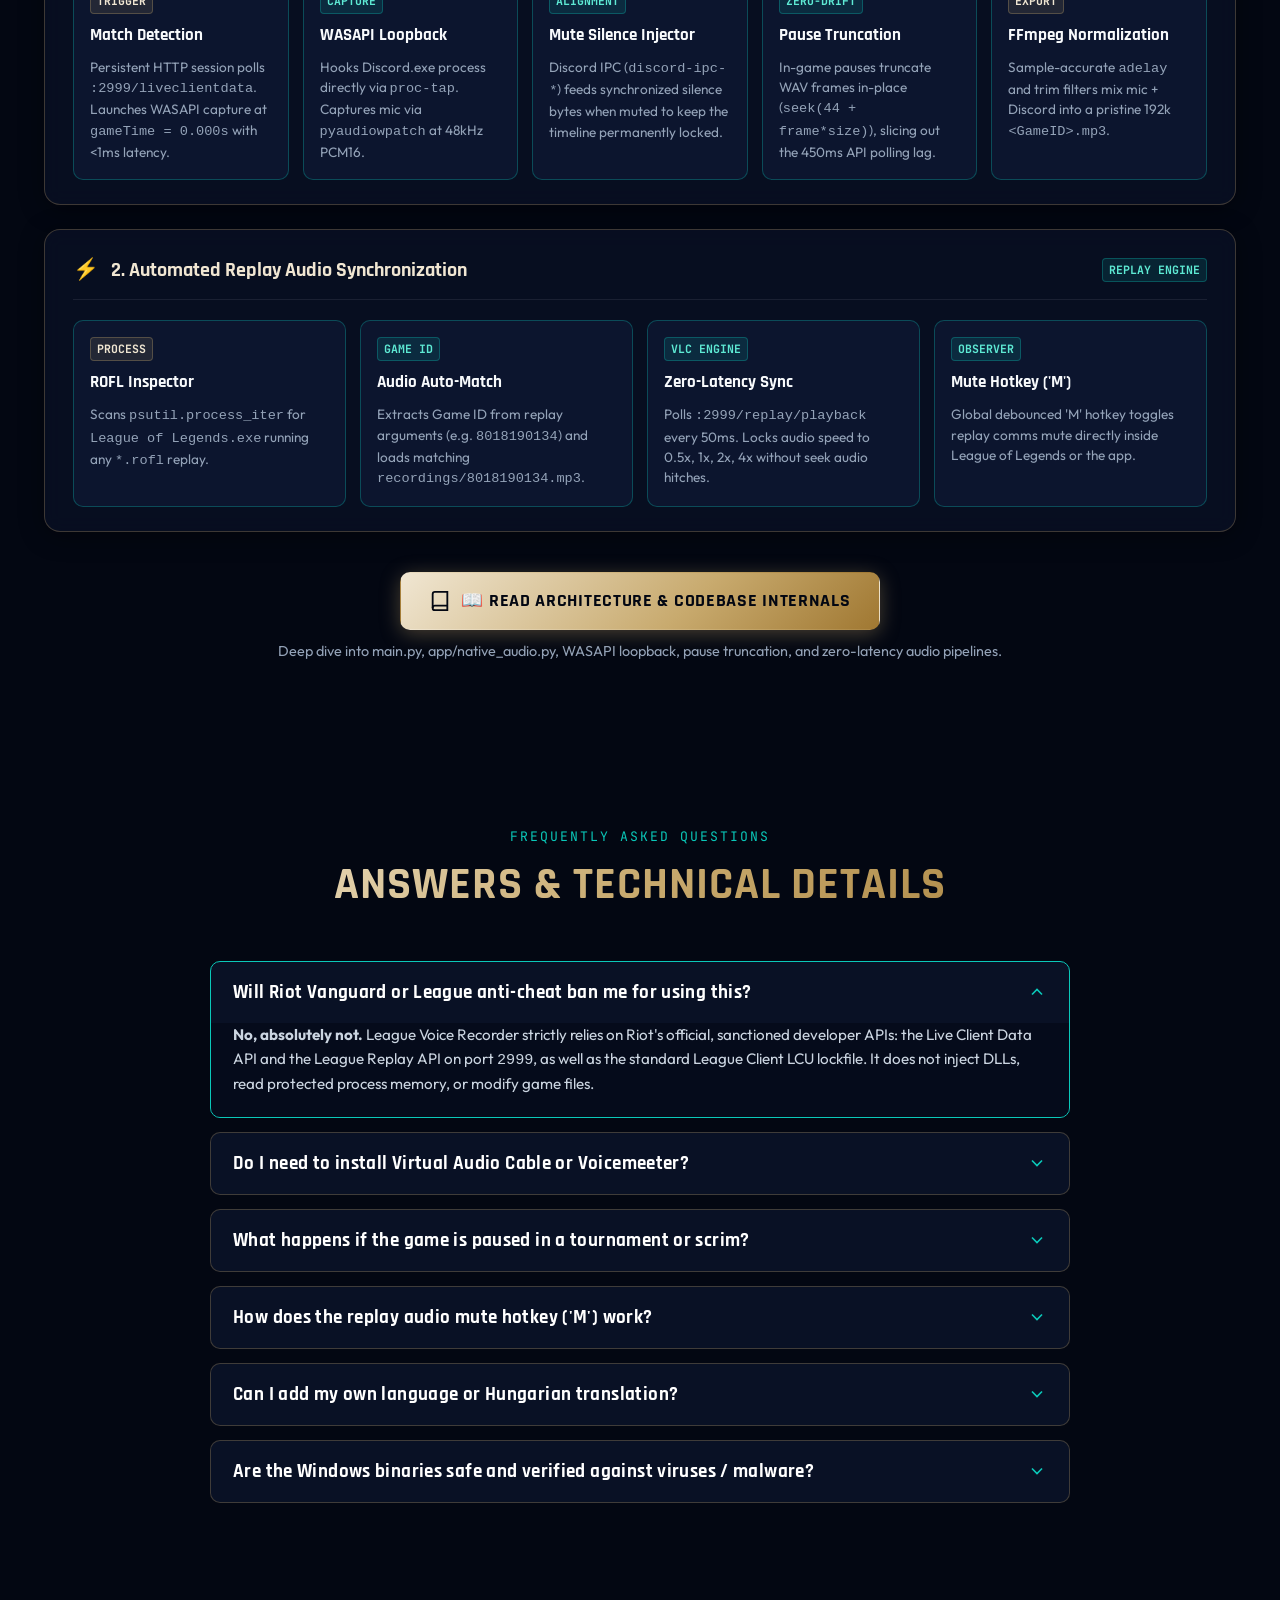
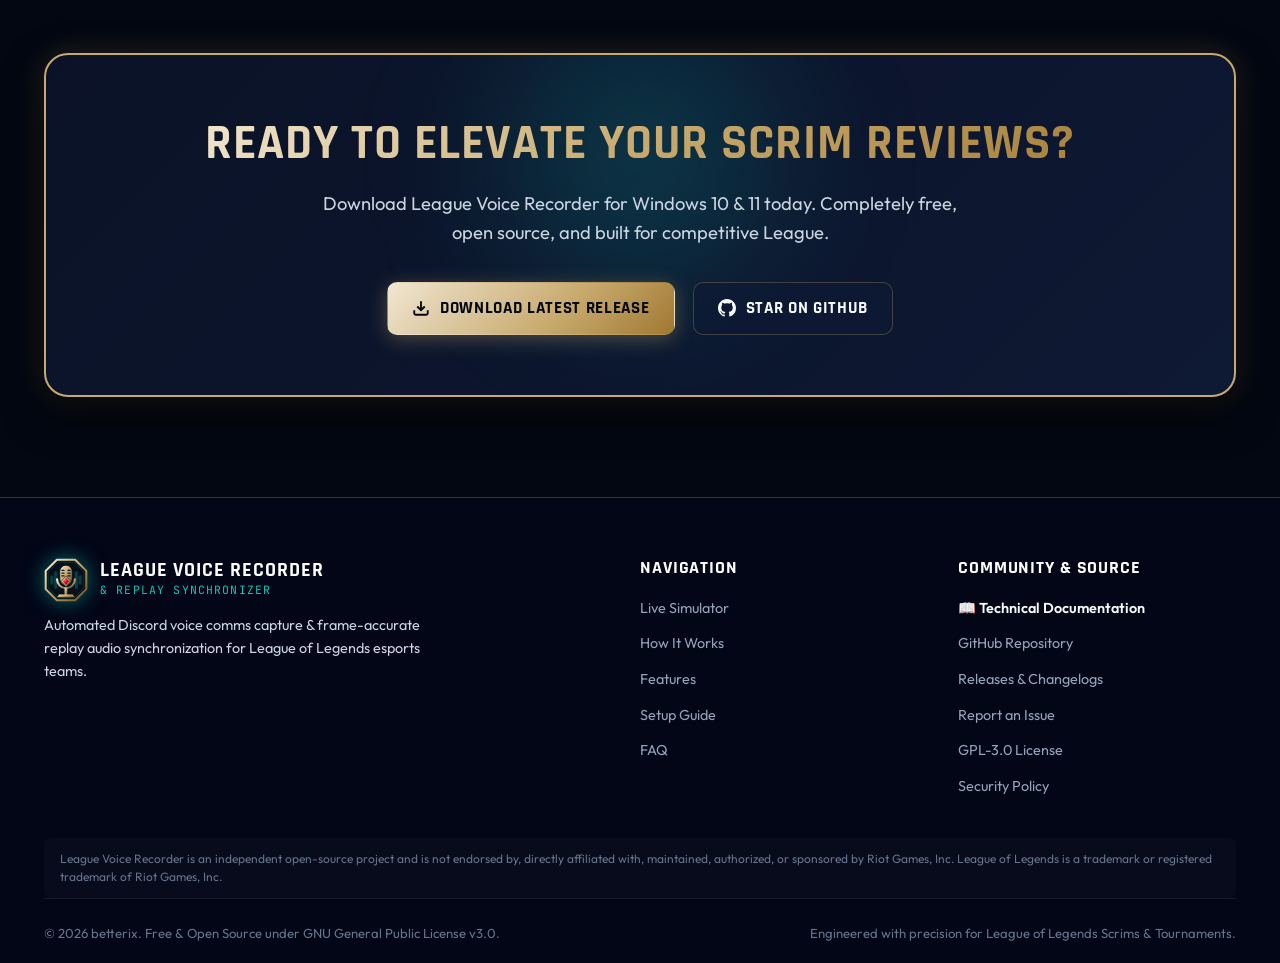
==== commit a375f460: "chore(release): bump version to v0.5.1 and eliminate heuristic/sigma triggers" ====
--- a/web/index.html
+++ b/web/index.html
@@ -107,7 +107,7 @@
         <!-- Release Badge -->
         <div class="version-badge">
           <span class="version-dot"></span>
-          <span data-i18n="hero_badge">v0.5.0 Released • Windows 10/11 64-bit • Open Source</span>
+          <span data-i18n="hero_badge">v0.5.1 Released • Windows 10/11 64-bit • Open Source</span>
         </div>
 
         <!-- Hero Headline -->
@@ -264,8 +264,8 @@
           <div class="app-titlebar">
             <div class="titlebar-left">
               <img src="assets/icon.svg" alt="App Icon" class="titlebar-icon">
-              <span class="titlebar-title">League Voice Recorder &amp; Replay Synchronizer v0.5.0</span>
-              <span class="titlebar-update-badge">✓ v0.5.0</span>
+              <span class="titlebar-title">League Voice Recorder &amp; Replay Synchronizer v0.5.1</span>
+              <span class="titlebar-update-badge">✓ v0.5.1</span>
             </div>
             <div class="titlebar-controls">
               <button class="titlebar-btn btn-min" title="Minimize"></button>
@@ -458,7 +458,7 @@
                 <div style="grid-column: span 2; border-top: 1px solid #1e293b; padding-top: 12px; display: flex; align-items: center; justify-content: space-between; flex-wrap: gap: 8px;">
                   <div>
                     <div style="color: #fff; font-weight: 600; margin-bottom: 2px;" data-i18n="sim_settings_update">Software Updates:</div>
-                    <div id="sim-update-status" style="color: #4ade80; font-size: 0.8rem;" data-i18n="sim_settings_update_status">● You are running the latest version (v0.5.0)</div>
+                    <div id="sim-update-status" style="color: #4ade80; font-size: 0.8rem;" data-i18n="sim_settings_update_status">● You are running the latest version (v0.5.1)</div>
                   </div>
                   <button class="btn btn-secondary btn-sm" id="sim-check-update-btn" data-i18n="sim_settings_update_btn">🔄 Check for Updates</button>
                 </div>
@@ -803,7 +803,7 @@
 
             <ol style="padding-left: 20px; line-height: 1.8; color: var(--text-secondary); margin-bottom: 24px;">
               <li data-i18n="setup_panel1_s1">Go to our <a href="https://github.com/betterix/league-voice-recorder/releases" target="_blank" rel="noopener noreferrer">GitHub Releases</a> page.</li>
-              <li data-i18n="setup_panel1_s2">Download <strong><code>LeagueVoiceRecorder-Setup-v0.5.0.exe</code></strong> (or portable <code>LeagueVoiceRecorder-Windows-x64.zip</code>).</li>
+              <li data-i18n="setup_panel1_s2">Download <strong><code>LeagueVoiceRecorder-Setup-v0.5.1.exe</code></strong> (or portable <code>LeagueVoiceRecorder-Windows-x64.zip</code>).</li>
               <li data-i18n="setup_panel1_s3">Run the setup installer (supports English and Hungarian languages).</li>
               <li data-i18n="setup_panel1_s4">Launch <strong>League Voice Recorder</strong> directly from your Desktop or Start Menu!</li>
             </ol>
@@ -814,7 +814,7 @@
                 <polyline points="7 10 12 15 17 10"></polyline>
                 <line x1="12" y1="15" x2="12" y2="3"></line>
               </svg>
-              <span>Download Windows Installer (v0.5.0)</span>
+              <span>Download Windows Installer (v0.5.1)</span>
             </a>
           </div>
 
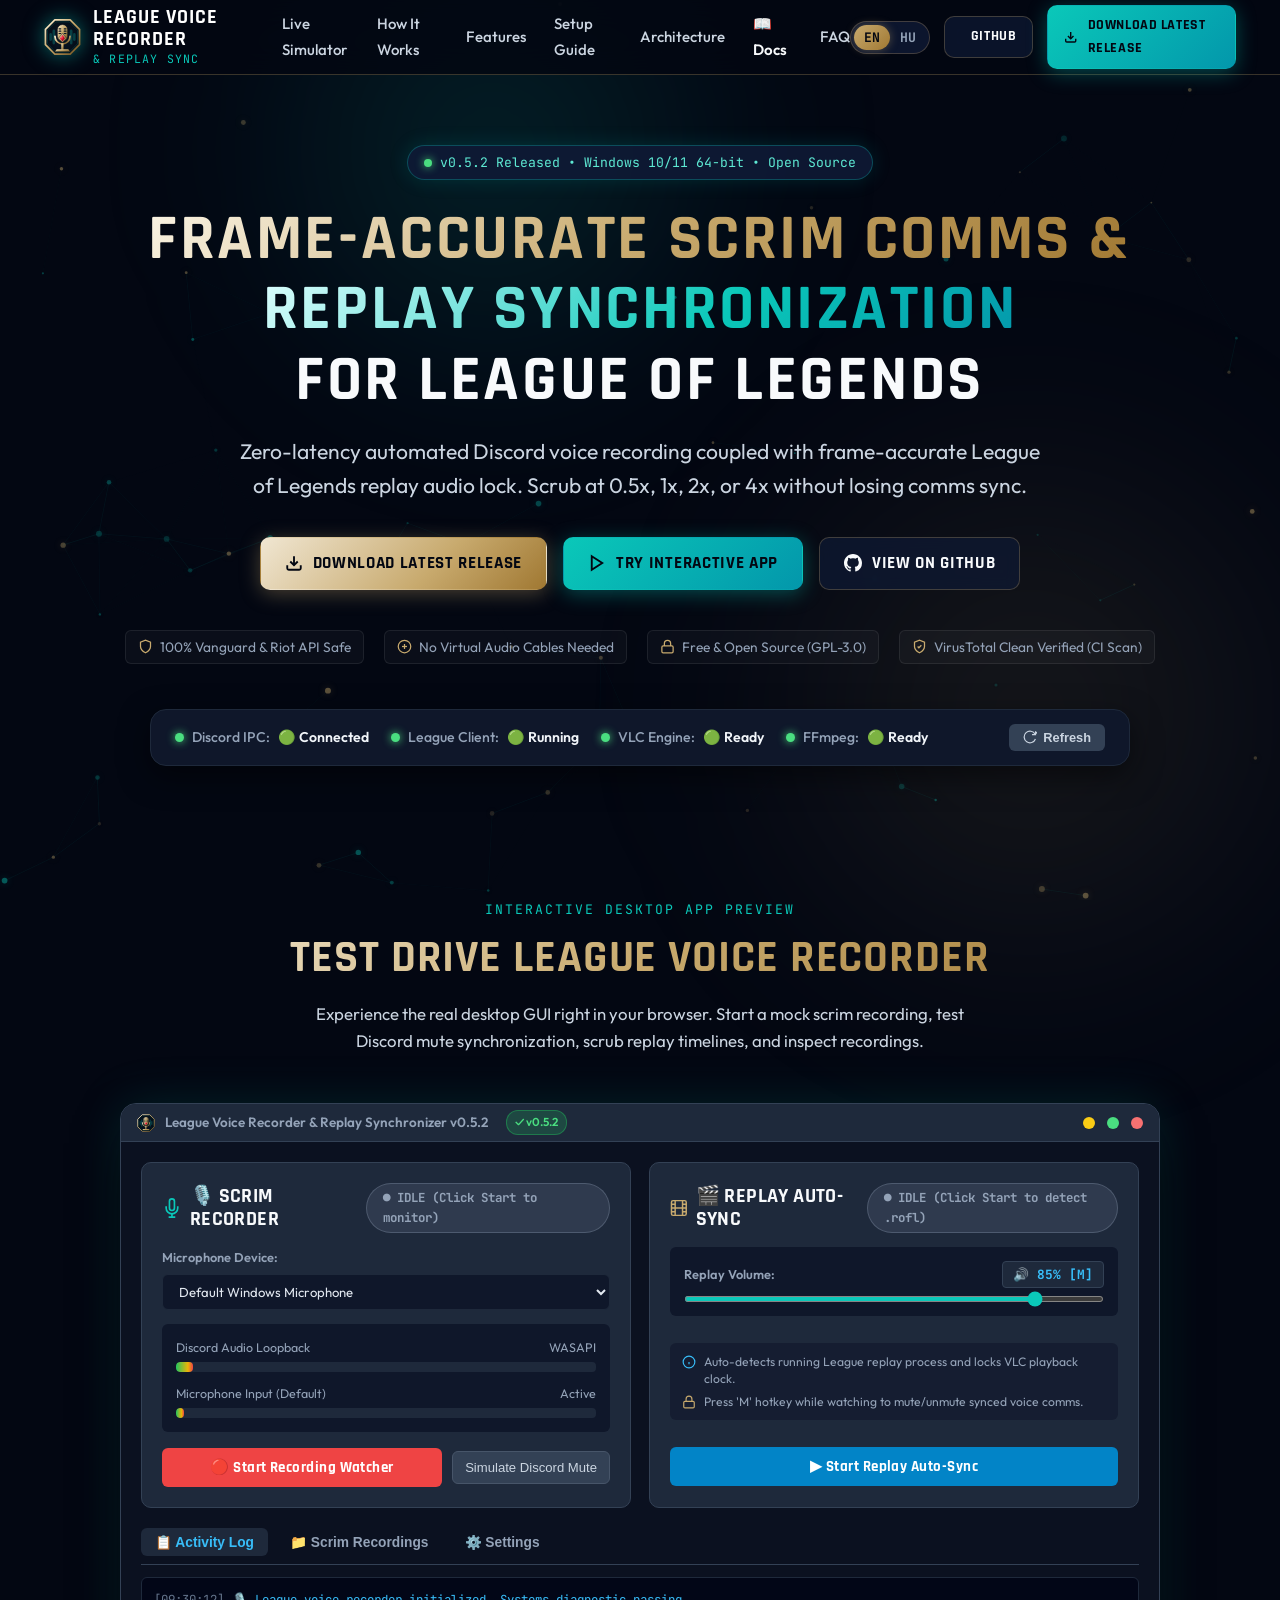
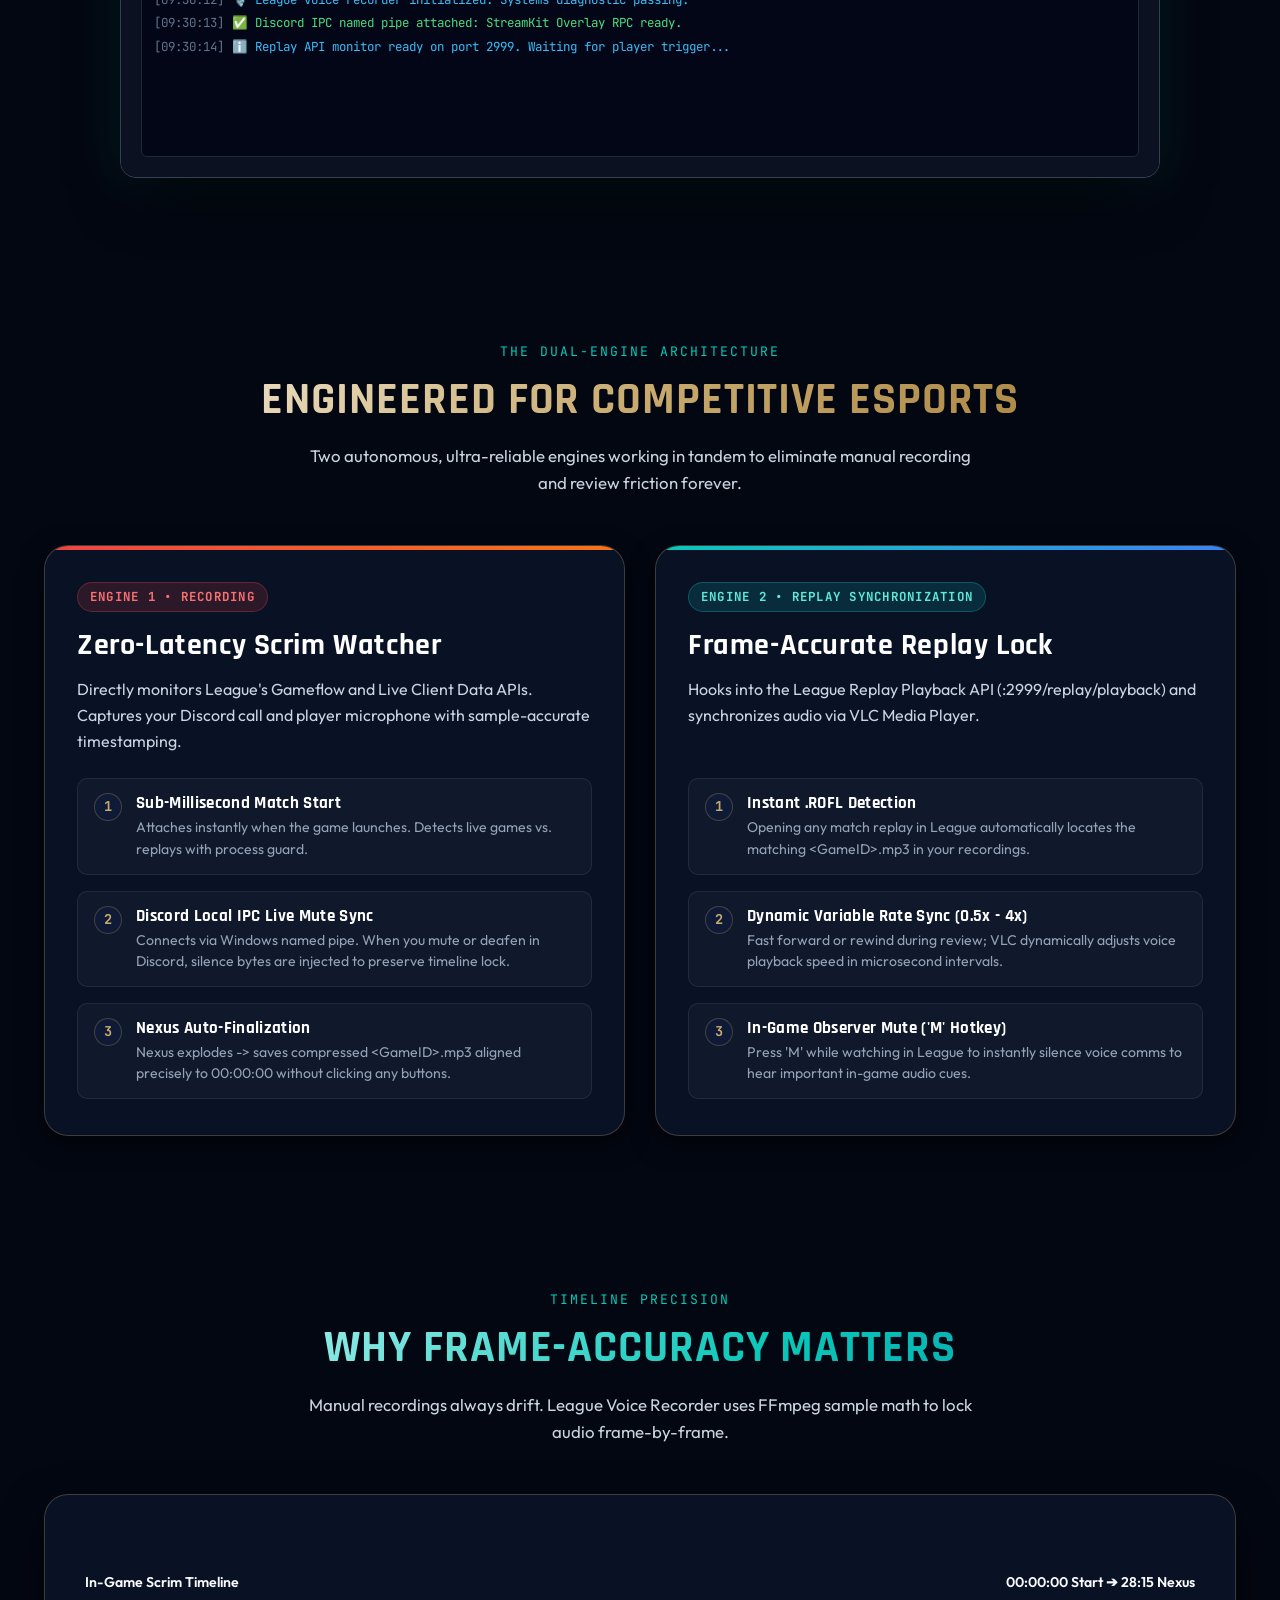
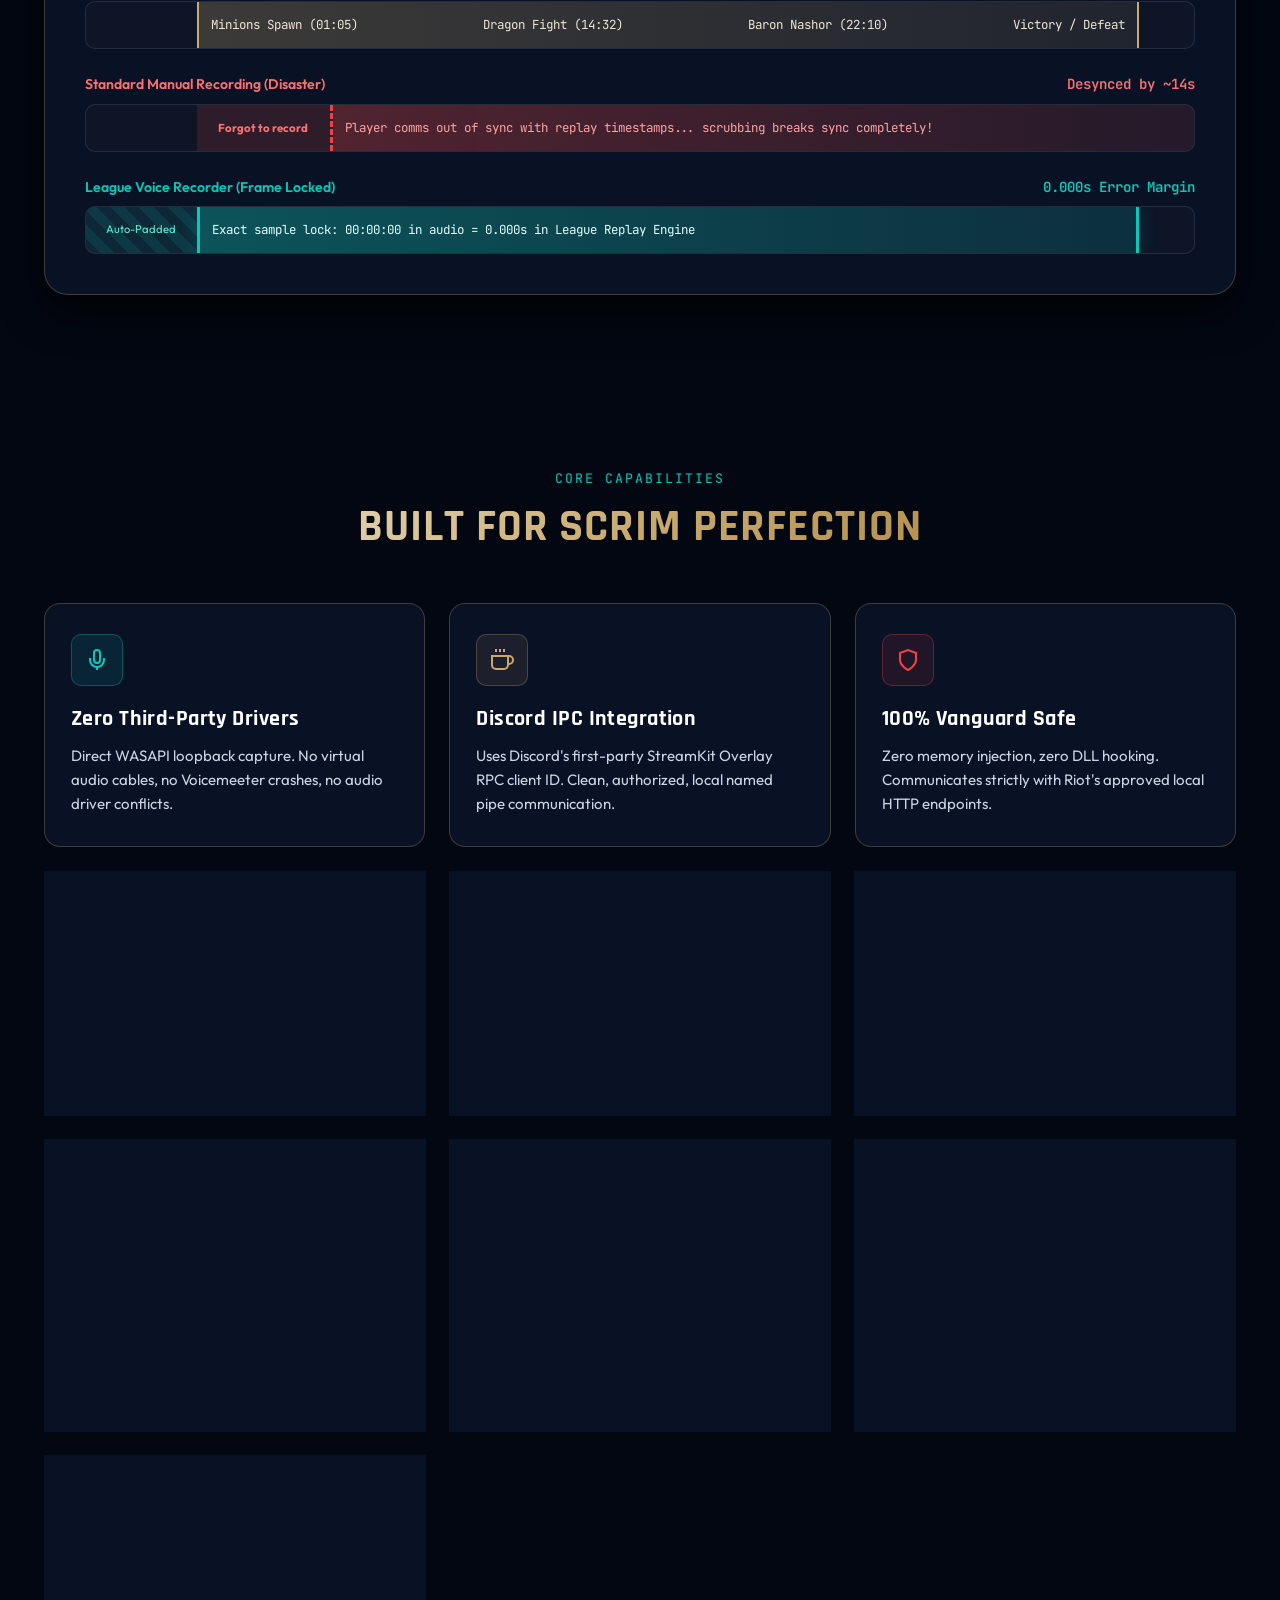
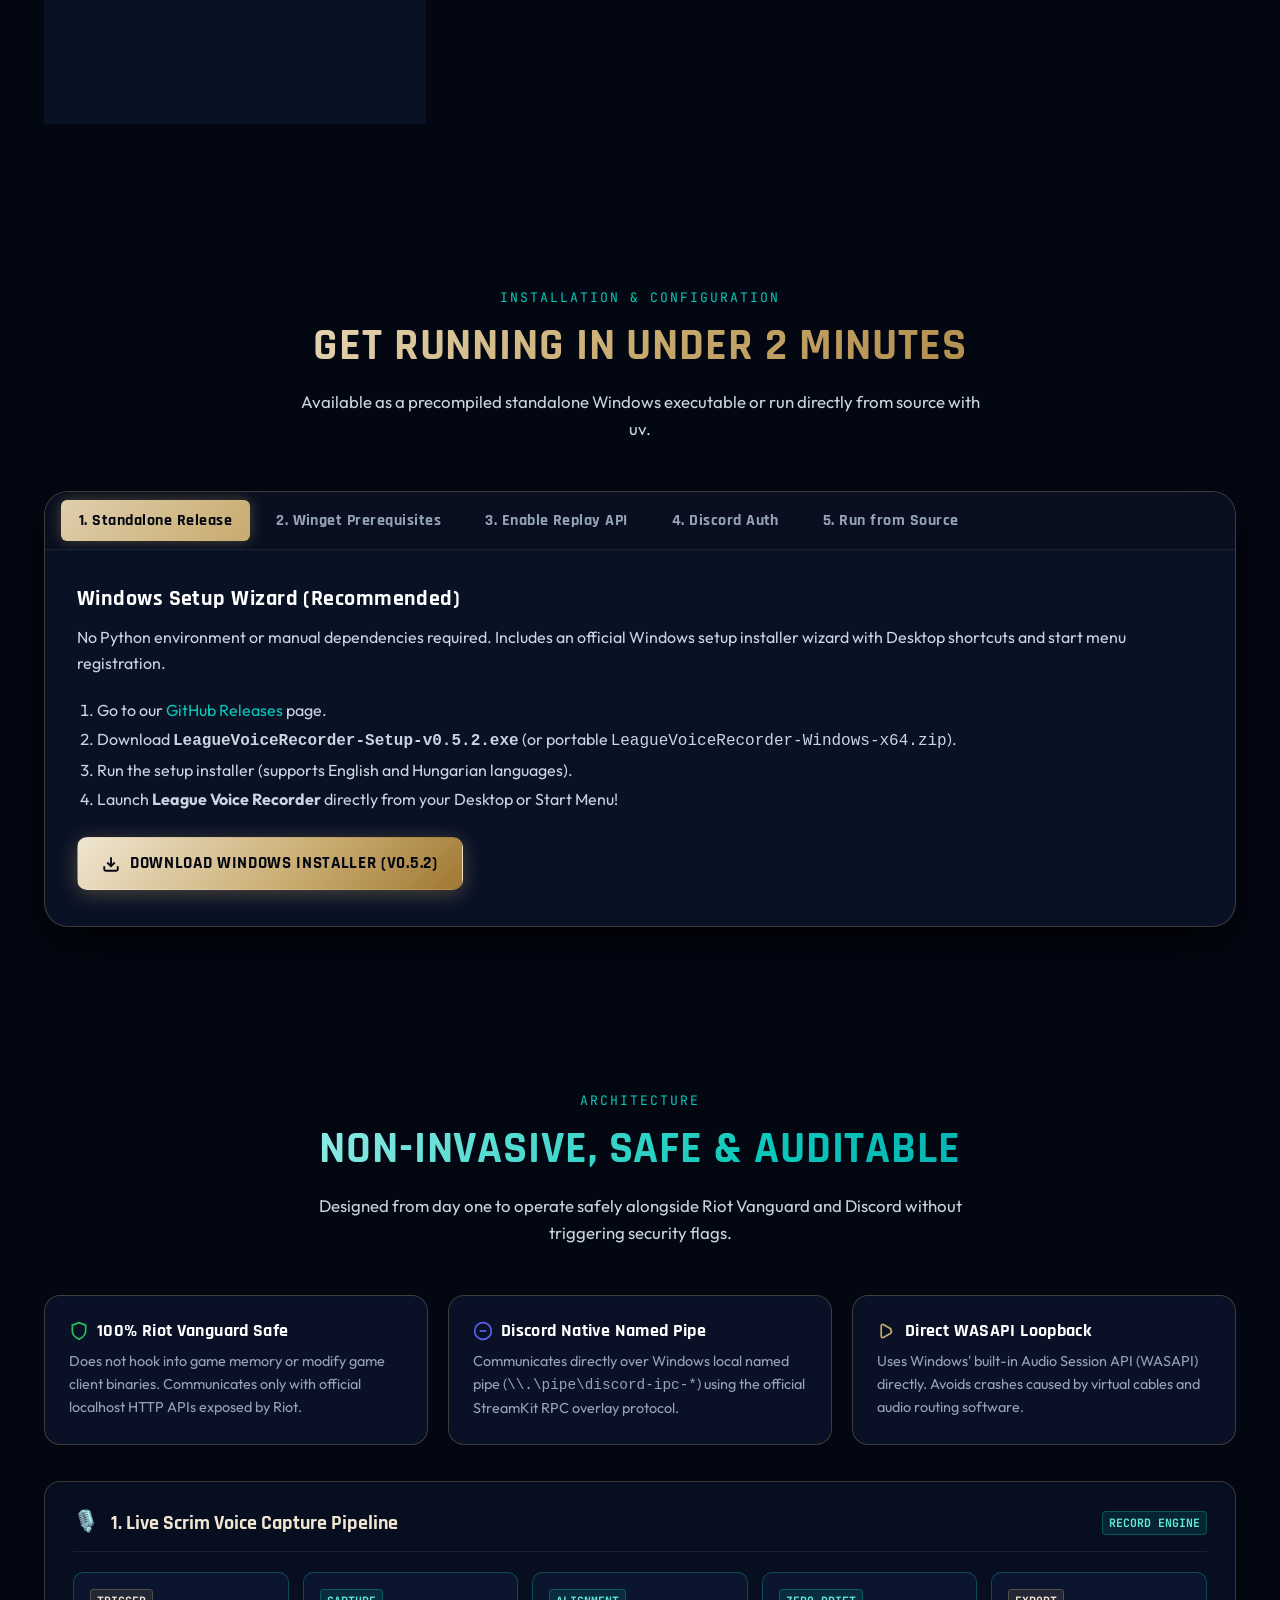
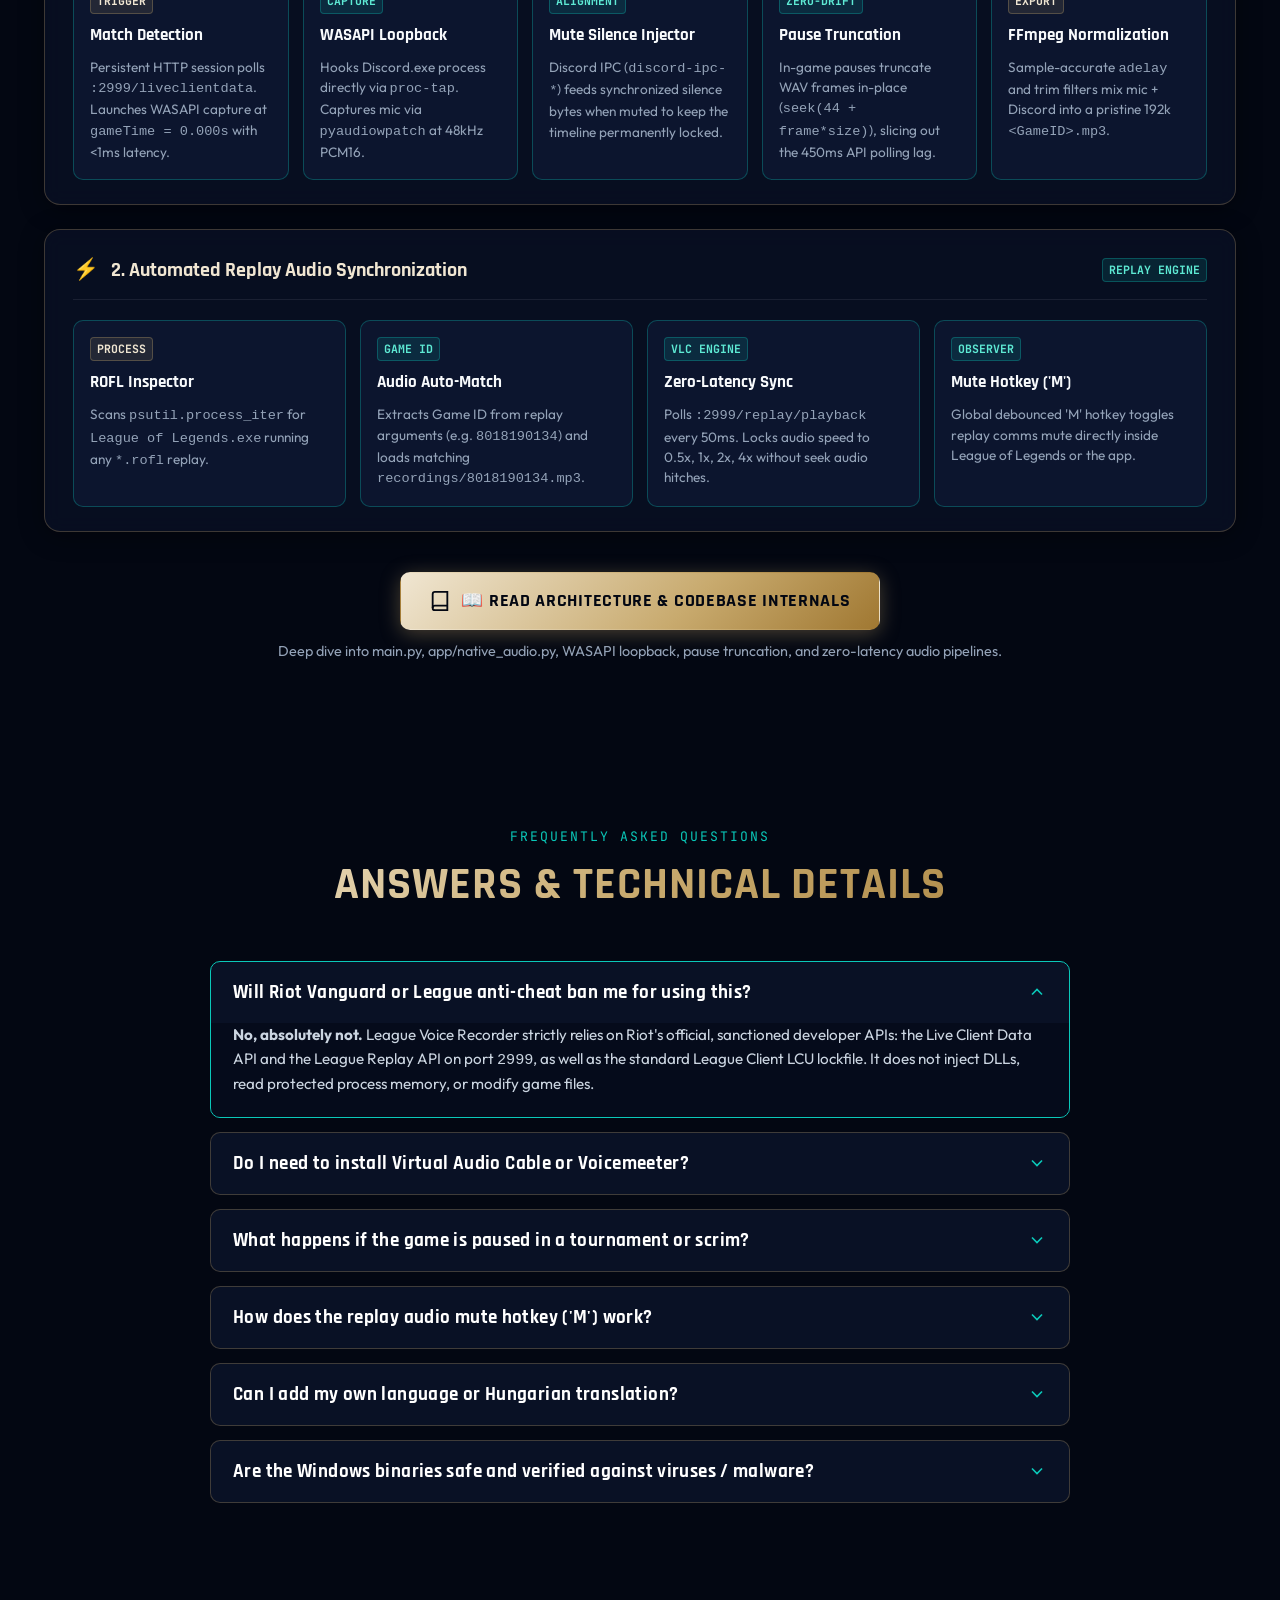
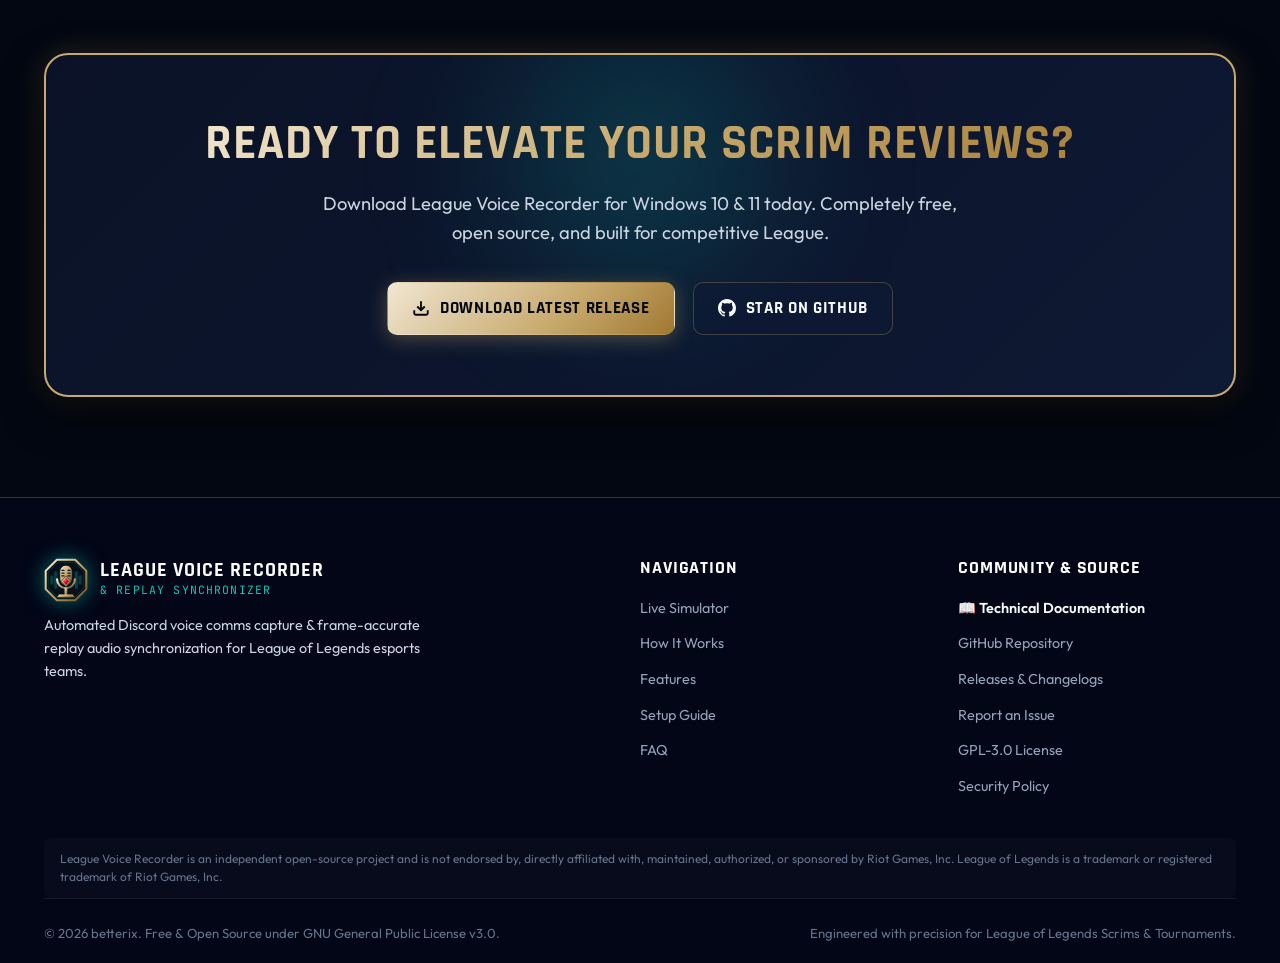
==== commit f65fc1f3: "chore(release): bump version to v0.5.2" ====
--- a/web/index.html
+++ b/web/index.html
@@ -107,7 +107,7 @@
         <!-- Release Badge -->
         <div class="version-badge">
           <span class="version-dot"></span>
-          <span data-i18n="hero_badge">v0.5.1 Released • Windows 10/11 64-bit • Open Source</span>
+          <span data-i18n="hero_badge">v0.5.2 Released • Windows 10/11 64-bit • Open Source</span>
         </div>
 
         <!-- Hero Headline -->
@@ -264,8 +264,8 @@
           <div class="app-titlebar">
             <div class="titlebar-left">
               <img src="assets/icon.svg" alt="App Icon" class="titlebar-icon">
-              <span class="titlebar-title">League Voice Recorder &amp; Replay Synchronizer v0.5.1</span>
-              <span class="titlebar-update-badge">✓ v0.5.1</span>
+              <span class="titlebar-title">League Voice Recorder &amp; Replay Synchronizer v0.5.2</span>
+              <span class="titlebar-update-badge">✓ v0.5.2</span>
             </div>
             <div class="titlebar-controls">
               <button class="titlebar-btn btn-min" title="Minimize"></button>
@@ -458,7 +458,7 @@
                 <div style="grid-column: span 2; border-top: 1px solid #1e293b; padding-top: 12px; display: flex; align-items: center; justify-content: space-between; flex-wrap: gap: 8px;">
                   <div>
                     <div style="color: #fff; font-weight: 600; margin-bottom: 2px;" data-i18n="sim_settings_update">Software Updates:</div>
-                    <div id="sim-update-status" style="color: #4ade80; font-size: 0.8rem;" data-i18n="sim_settings_update_status">● You are running the latest version (v0.5.1)</div>
+                    <div id="sim-update-status" style="color: #4ade80; font-size: 0.8rem;" data-i18n="sim_settings_update_status">● You are running the latest version (v0.5.2)</div>
                   </div>
                   <button class="btn btn-secondary btn-sm" id="sim-check-update-btn" data-i18n="sim_settings_update_btn">🔄 Check for Updates</button>
                 </div>
@@ -803,7 +803,7 @@
 
             <ol style="padding-left: 20px; line-height: 1.8; color: var(--text-secondary); margin-bottom: 24px;">
               <li data-i18n="setup_panel1_s1">Go to our <a href="https://github.com/betterix/league-voice-recorder/releases" target="_blank" rel="noopener noreferrer">GitHub Releases</a> page.</li>
-              <li data-i18n="setup_panel1_s2">Download <strong><code>LeagueVoiceRecorder-Setup-v0.5.1.exe</code></strong> (or portable <code>LeagueVoiceRecorder-Windows-x64.zip</code>).</li>
+              <li data-i18n="setup_panel1_s2">Download <strong><code>LeagueVoiceRecorder-Setup-v0.5.2.exe</code></strong> (or portable <code>LeagueVoiceRecorder-Windows-x64.zip</code>).</li>
               <li data-i18n="setup_panel1_s3">Run the setup installer (supports English and Hungarian languages).</li>
               <li data-i18n="setup_panel1_s4">Launch <strong>League Voice Recorder</strong> directly from your Desktop or Start Menu!</li>
             </ol>
@@ -814,7 +814,7 @@
                 <polyline points="7 10 12 15 17 10"></polyline>
                 <line x1="12" y1="15" x2="12" y2="3"></line>
               </svg>
-              <span>Download Windows Installer (v0.5.1)</span>
+              <span>Download Windows Installer (v0.5.2)</span>
             </a>
           </div>
 
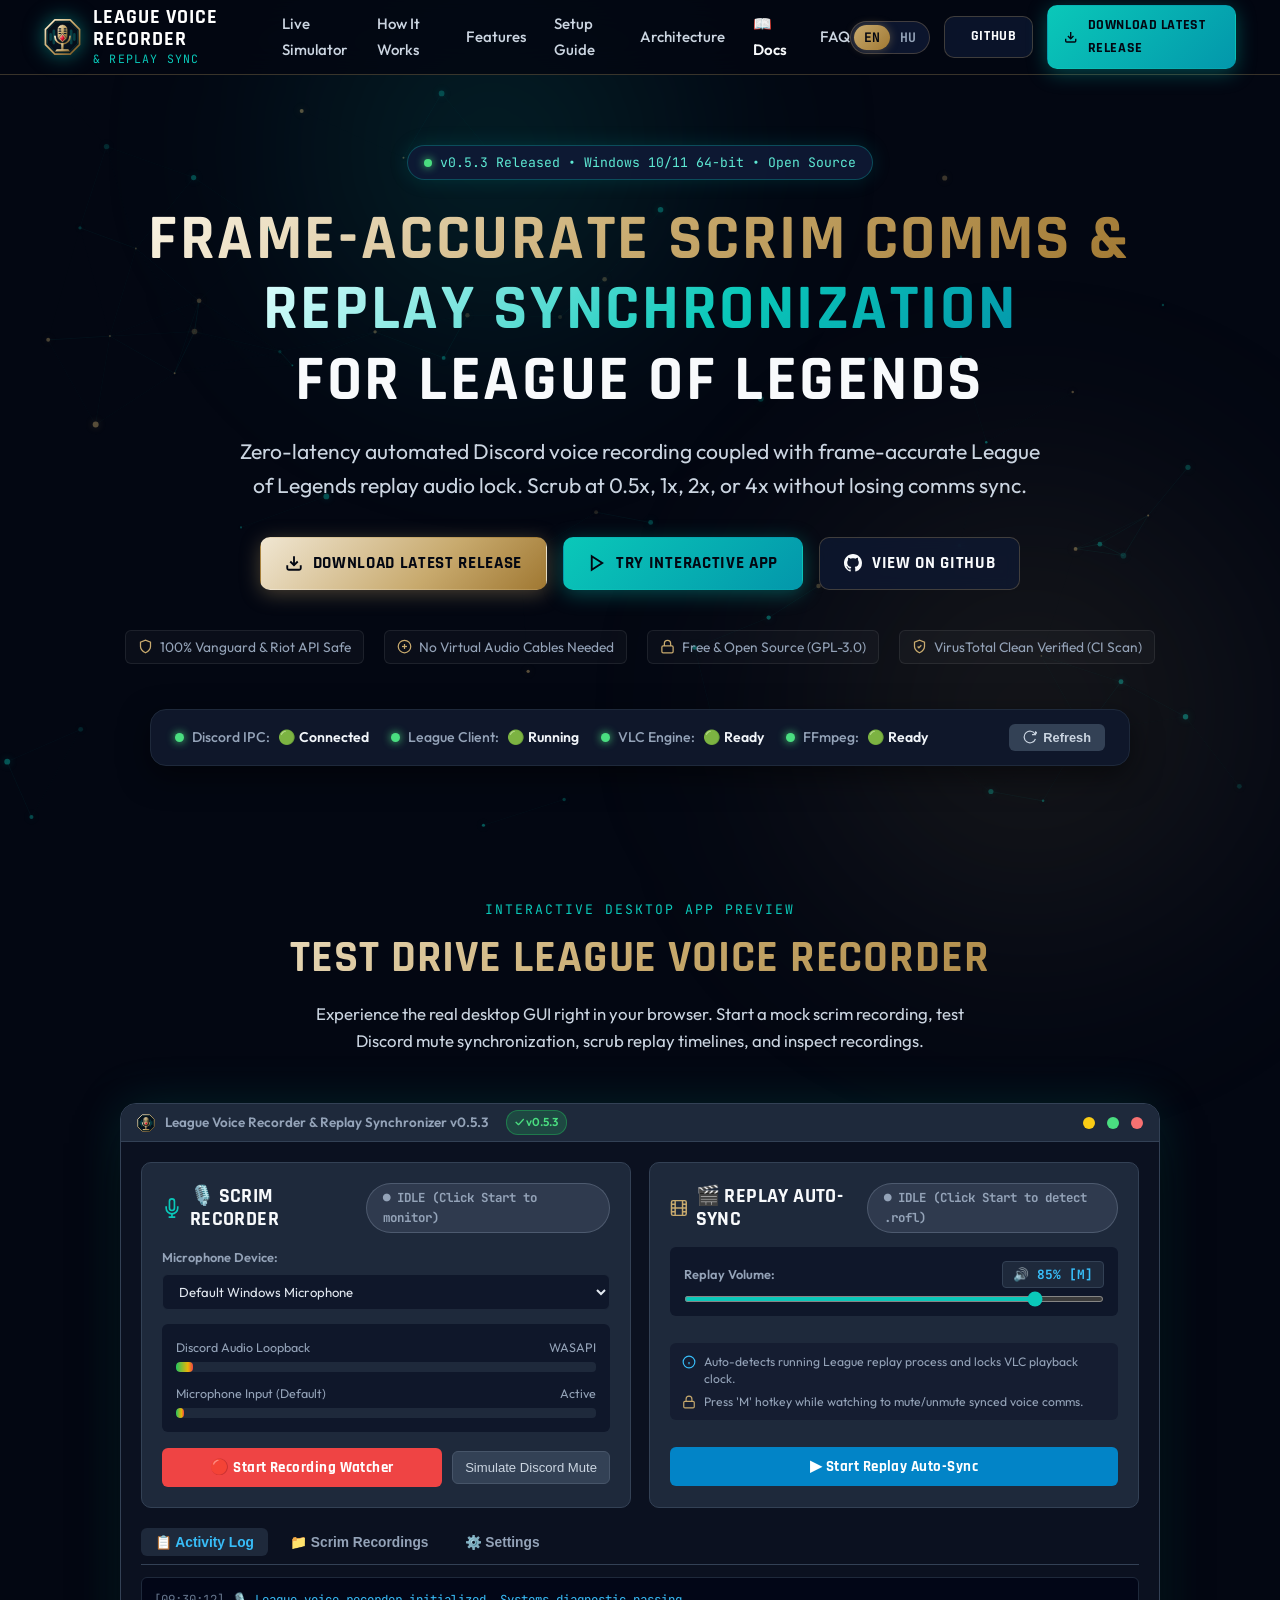
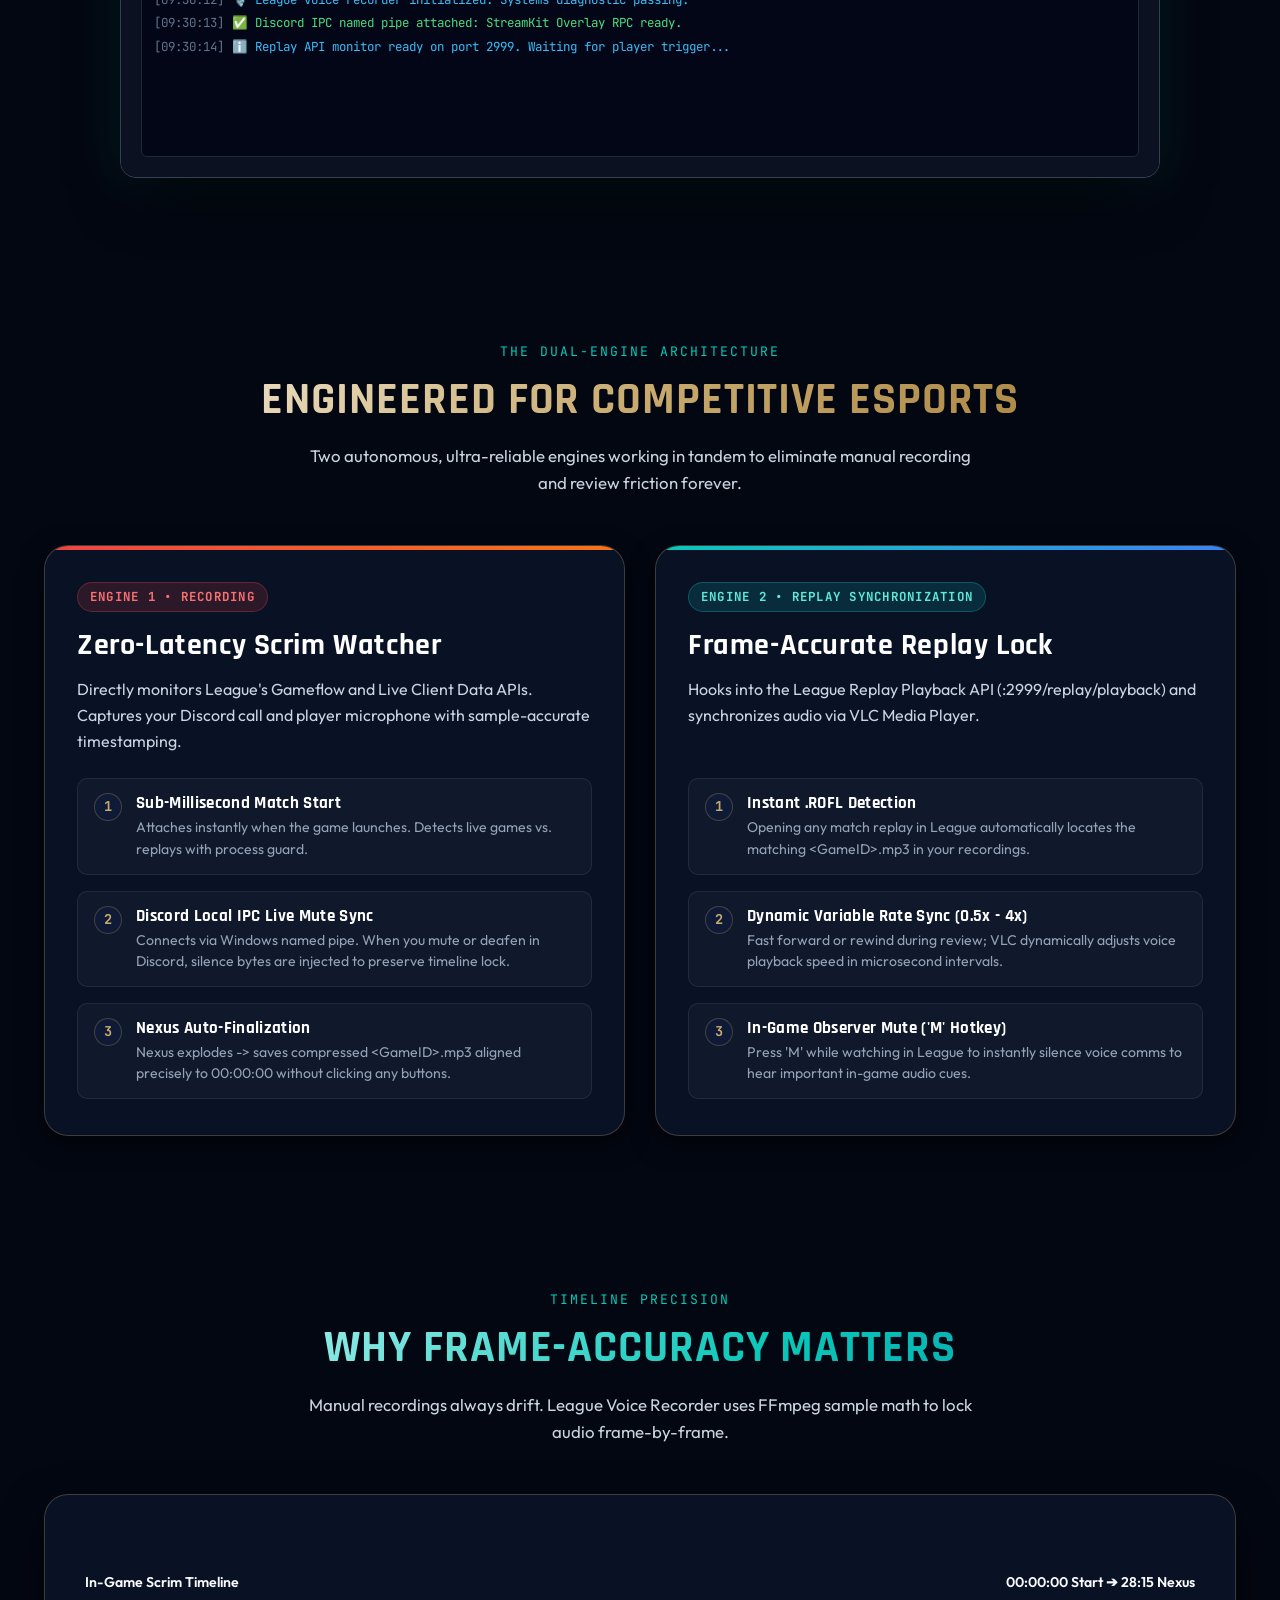
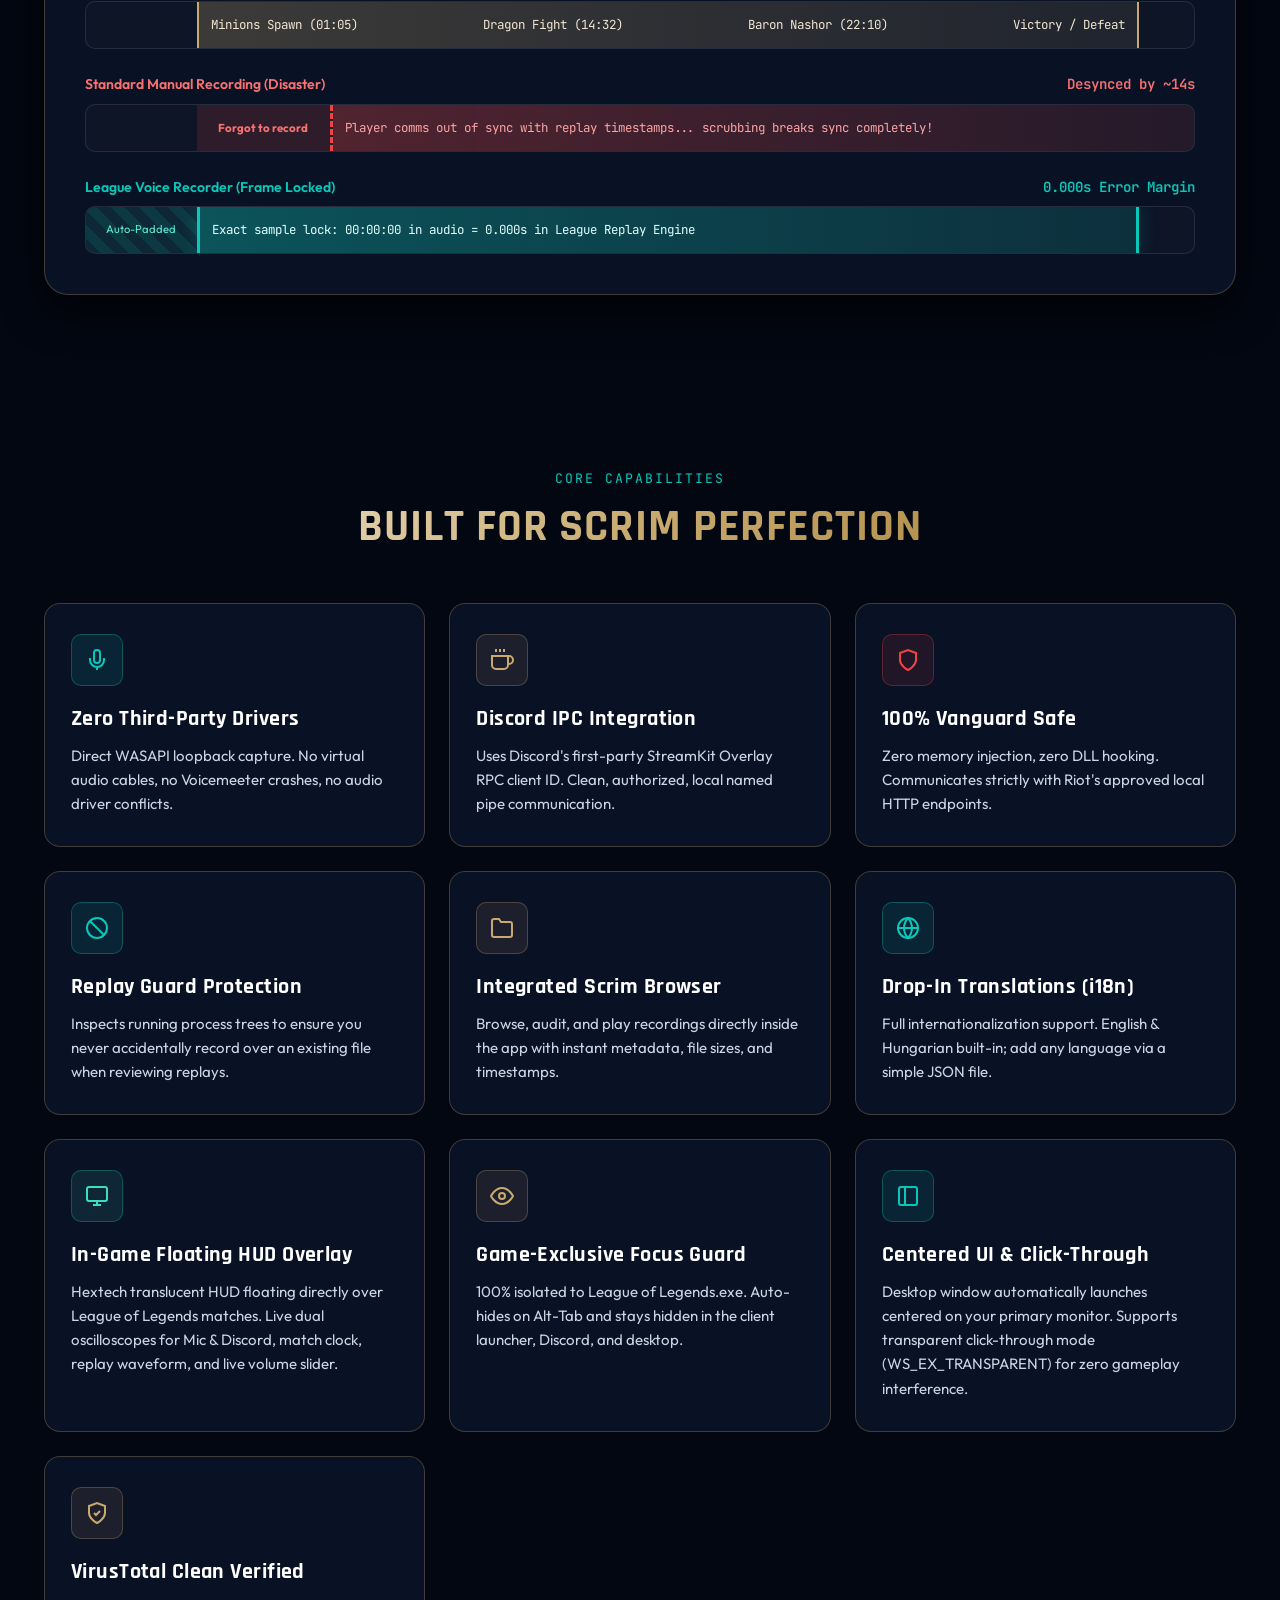
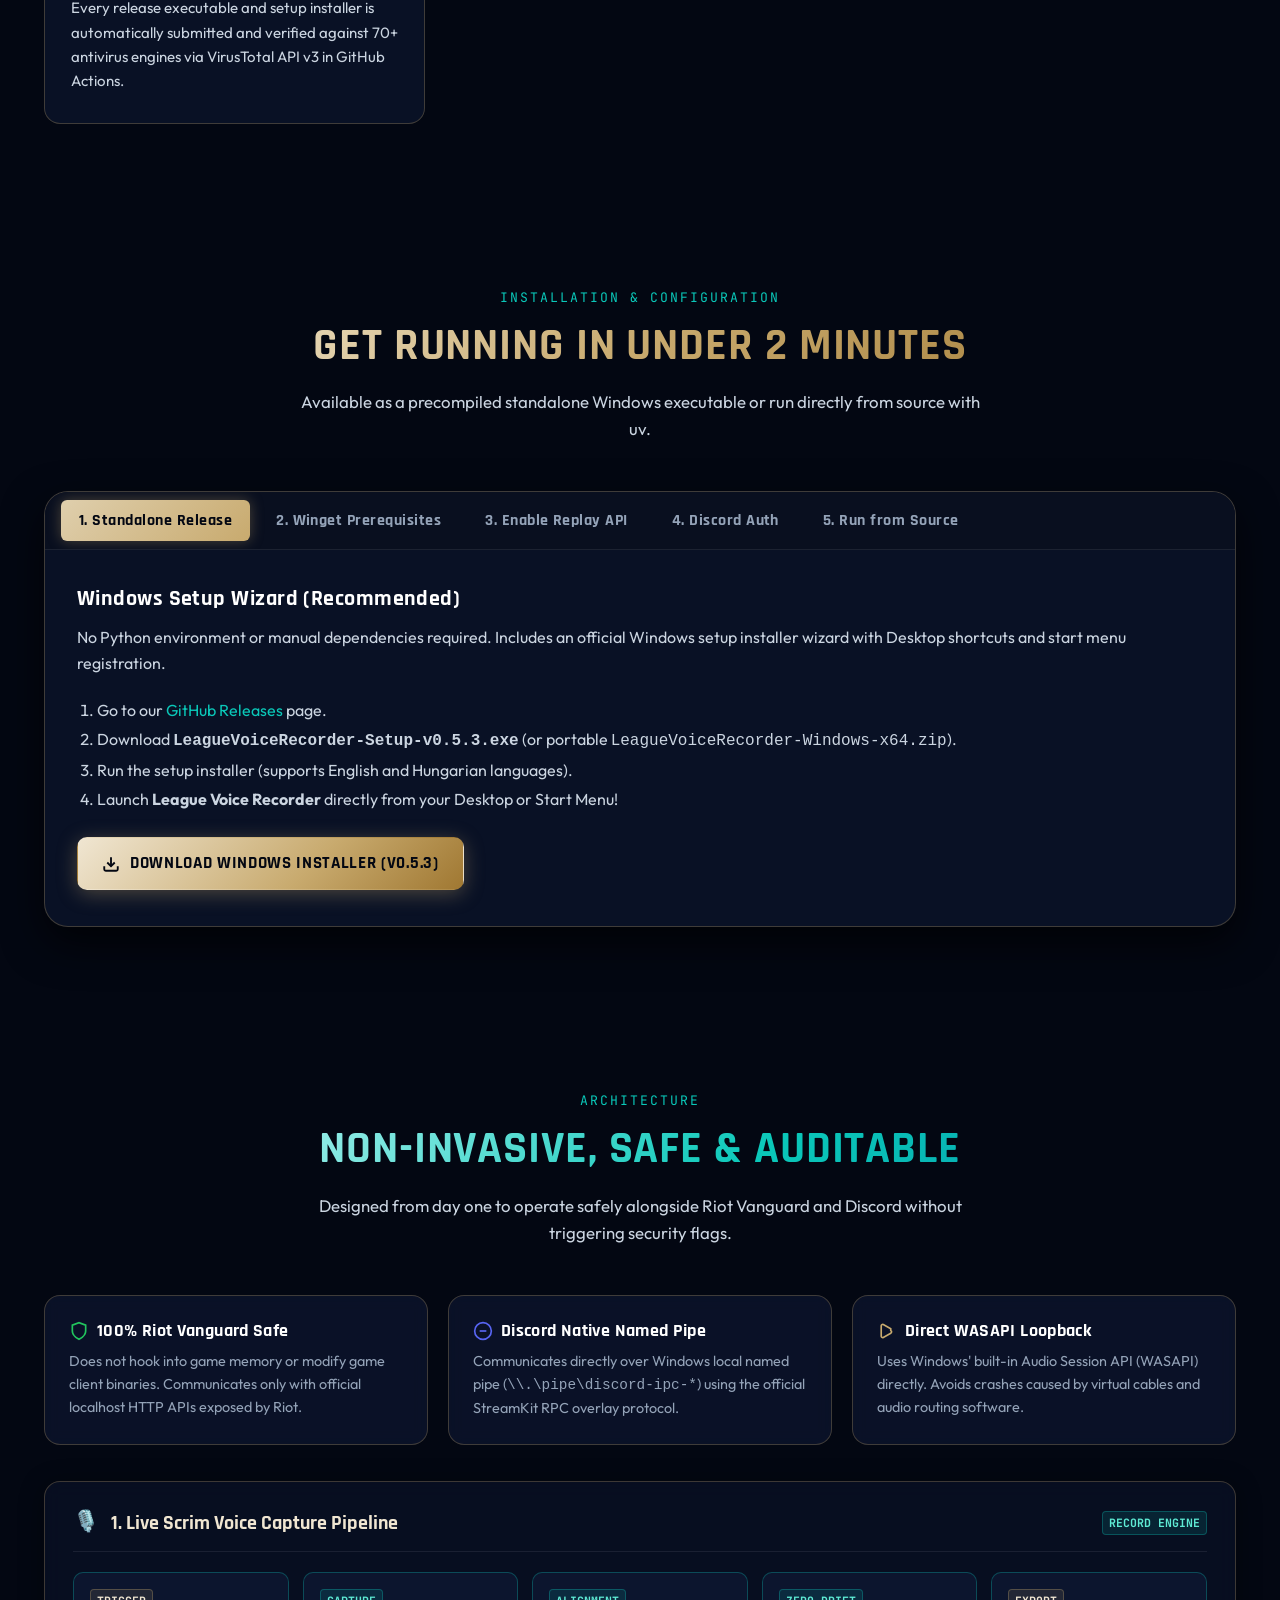
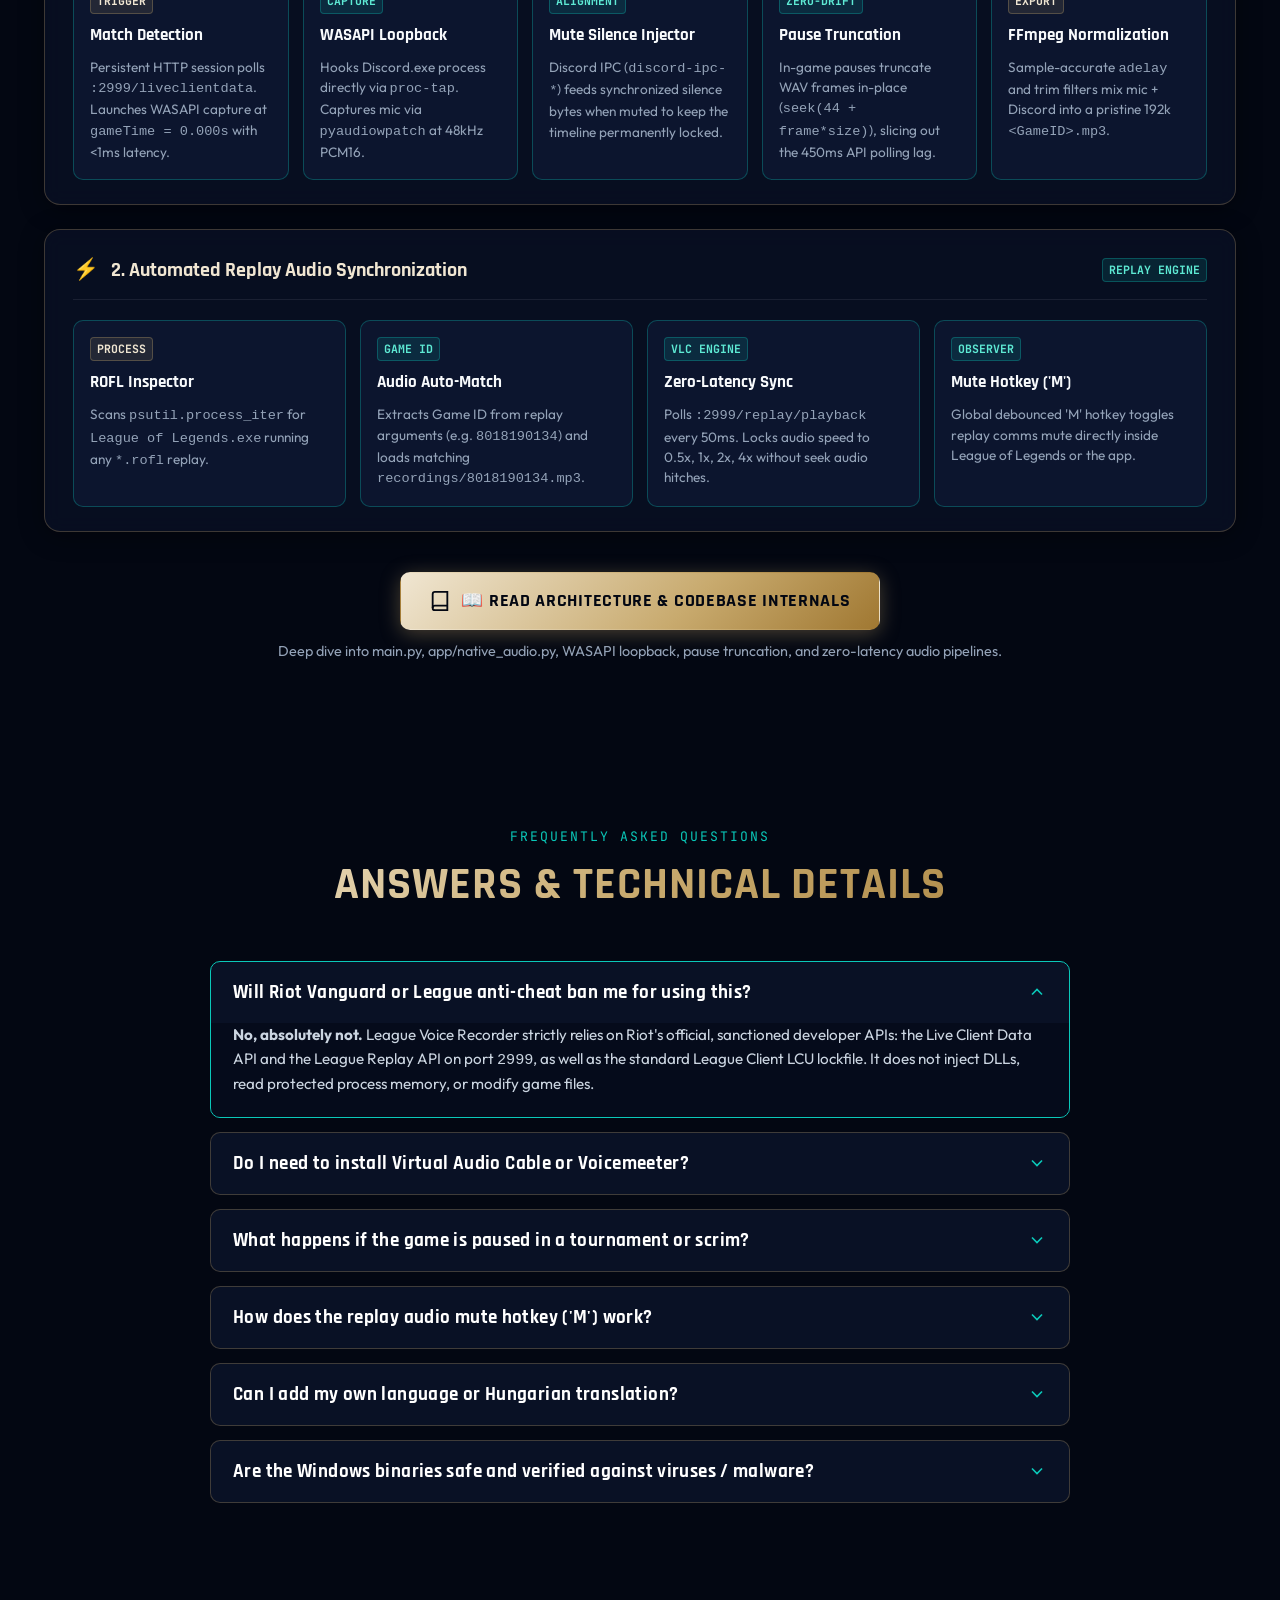
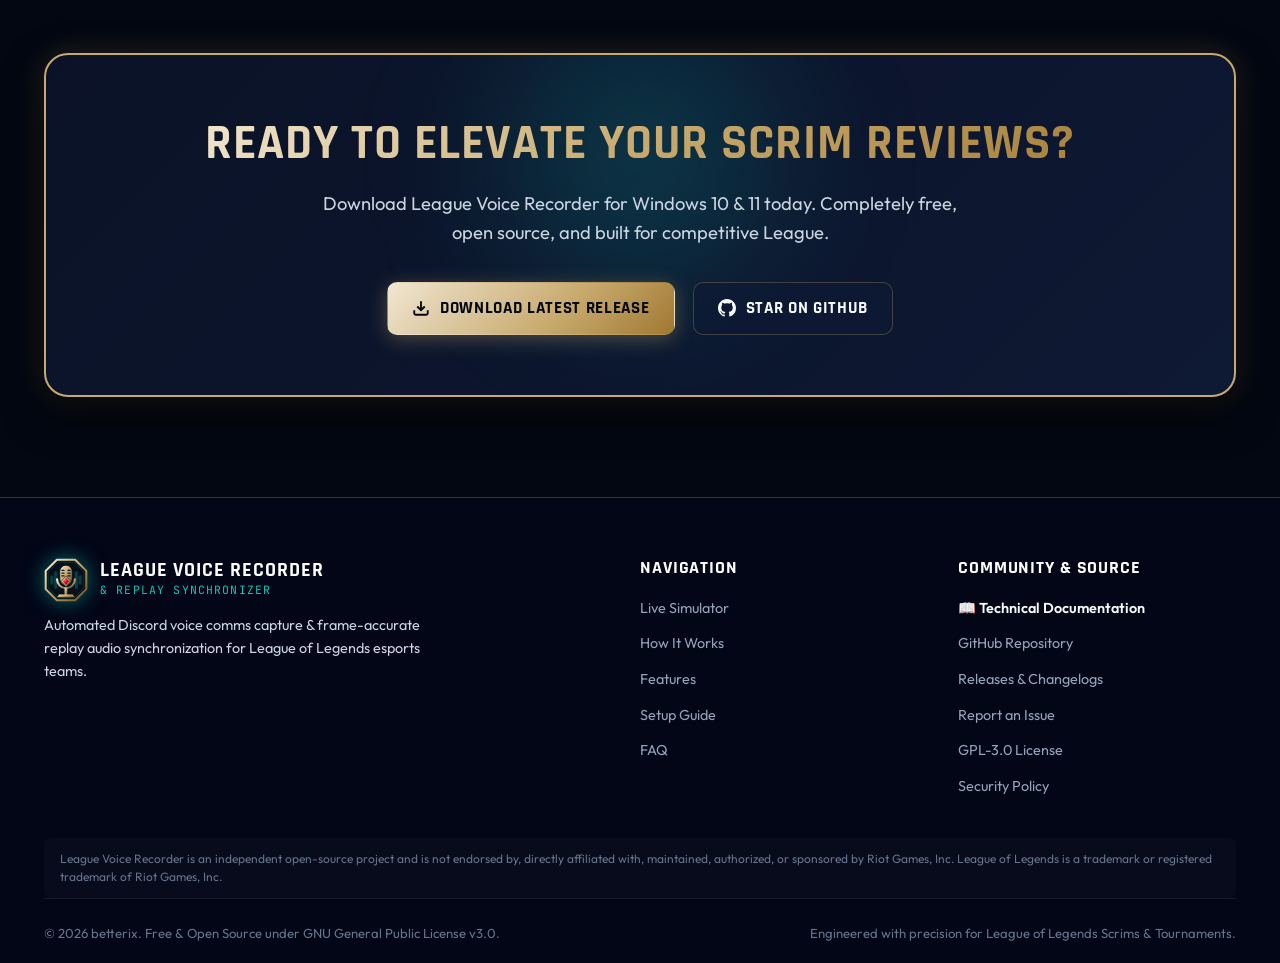
==== commit 8219ea22: "chore(release): bump version to 0.5.3" ====
--- a/web/index.html
+++ b/web/index.html
@@ -107,7 +107,7 @@
         <!-- Release Badge -->
         <div class="version-badge">
           <span class="version-dot"></span>
-          <span data-i18n="hero_badge">v0.5.2 Released • Windows 10/11 64-bit • Open Source</span>
+          <span data-i18n="hero_badge">v0.5.3 Released • Windows 10/11 64-bit • Open Source</span>
         </div>
 
         <!-- Hero Headline -->
@@ -264,8 +264,8 @@
           <div class="app-titlebar">
             <div class="titlebar-left">
               <img src="assets/icon.svg" alt="App Icon" class="titlebar-icon">
-              <span class="titlebar-title">League Voice Recorder &amp; Replay Synchronizer v0.5.2</span>
-              <span class="titlebar-update-badge">✓ v0.5.2</span>
+              <span class="titlebar-title">League Voice Recorder &amp; Replay Synchronizer v0.5.3</span>
+              <span class="titlebar-update-badge">✓ v0.5.3</span>
             </div>
             <div class="titlebar-controls">
               <button class="titlebar-btn btn-min" title="Minimize"></button>
@@ -458,7 +458,7 @@
                 <div style="grid-column: span 2; border-top: 1px solid #1e293b; padding-top: 12px; display: flex; align-items: center; justify-content: space-between; flex-wrap: gap: 8px;">
                   <div>
                     <div style="color: #fff; font-weight: 600; margin-bottom: 2px;" data-i18n="sim_settings_update">Software Updates:</div>
-                    <div id="sim-update-status" style="color: #4ade80; font-size: 0.8rem;" data-i18n="sim_settings_update_status">● You are running the latest version (v0.5.2)</div>
+                    <div id="sim-update-status" style="color: #4ade80; font-size: 0.8rem;" data-i18n="sim_settings_update_status">● You are running the latest version (v0.5.3)</div>
                   </div>
                   <button class="btn btn-secondary btn-sm" id="sim-check-update-btn" data-i18n="sim_settings_update_btn">🔄 Check for Updates</button>
                 </div>
@@ -803,7 +803,7 @@
 
             <ol style="padding-left: 20px; line-height: 1.8; color: var(--text-secondary); margin-bottom: 24px;">
               <li data-i18n="setup_panel1_s1">Go to our <a href="https://github.com/betterix/league-voice-recorder/releases" target="_blank" rel="noopener noreferrer">GitHub Releases</a> page.</li>
-              <li data-i18n="setup_panel1_s2">Download <strong><code>LeagueVoiceRecorder-Setup-v0.5.2.exe</code></strong> (or portable <code>LeagueVoiceRecorder-Windows-x64.zip</code>).</li>
+              <li data-i18n="setup_panel1_s2">Download <strong><code>LeagueVoiceRecorder-Setup-v0.5.3.exe</code></strong> (or portable <code>LeagueVoiceRecorder-Windows-x64.zip</code>).</li>
               <li data-i18n="setup_panel1_s3">Run the setup installer (supports English and Hungarian languages).</li>
               <li data-i18n="setup_panel1_s4">Launch <strong>League Voice Recorder</strong> directly from your Desktop or Start Menu!</li>
             </ol>
@@ -814,7 +814,7 @@
                 <polyline points="7 10 12 15 17 10"></polyline>
                 <line x1="12" y1="15" x2="12" y2="3"></line>
               </svg>
-              <span>Download Windows Installer (v0.5.2)</span>
+              <span>Download Windows Installer (v0.5.3)</span>
             </a>
           </div>
 
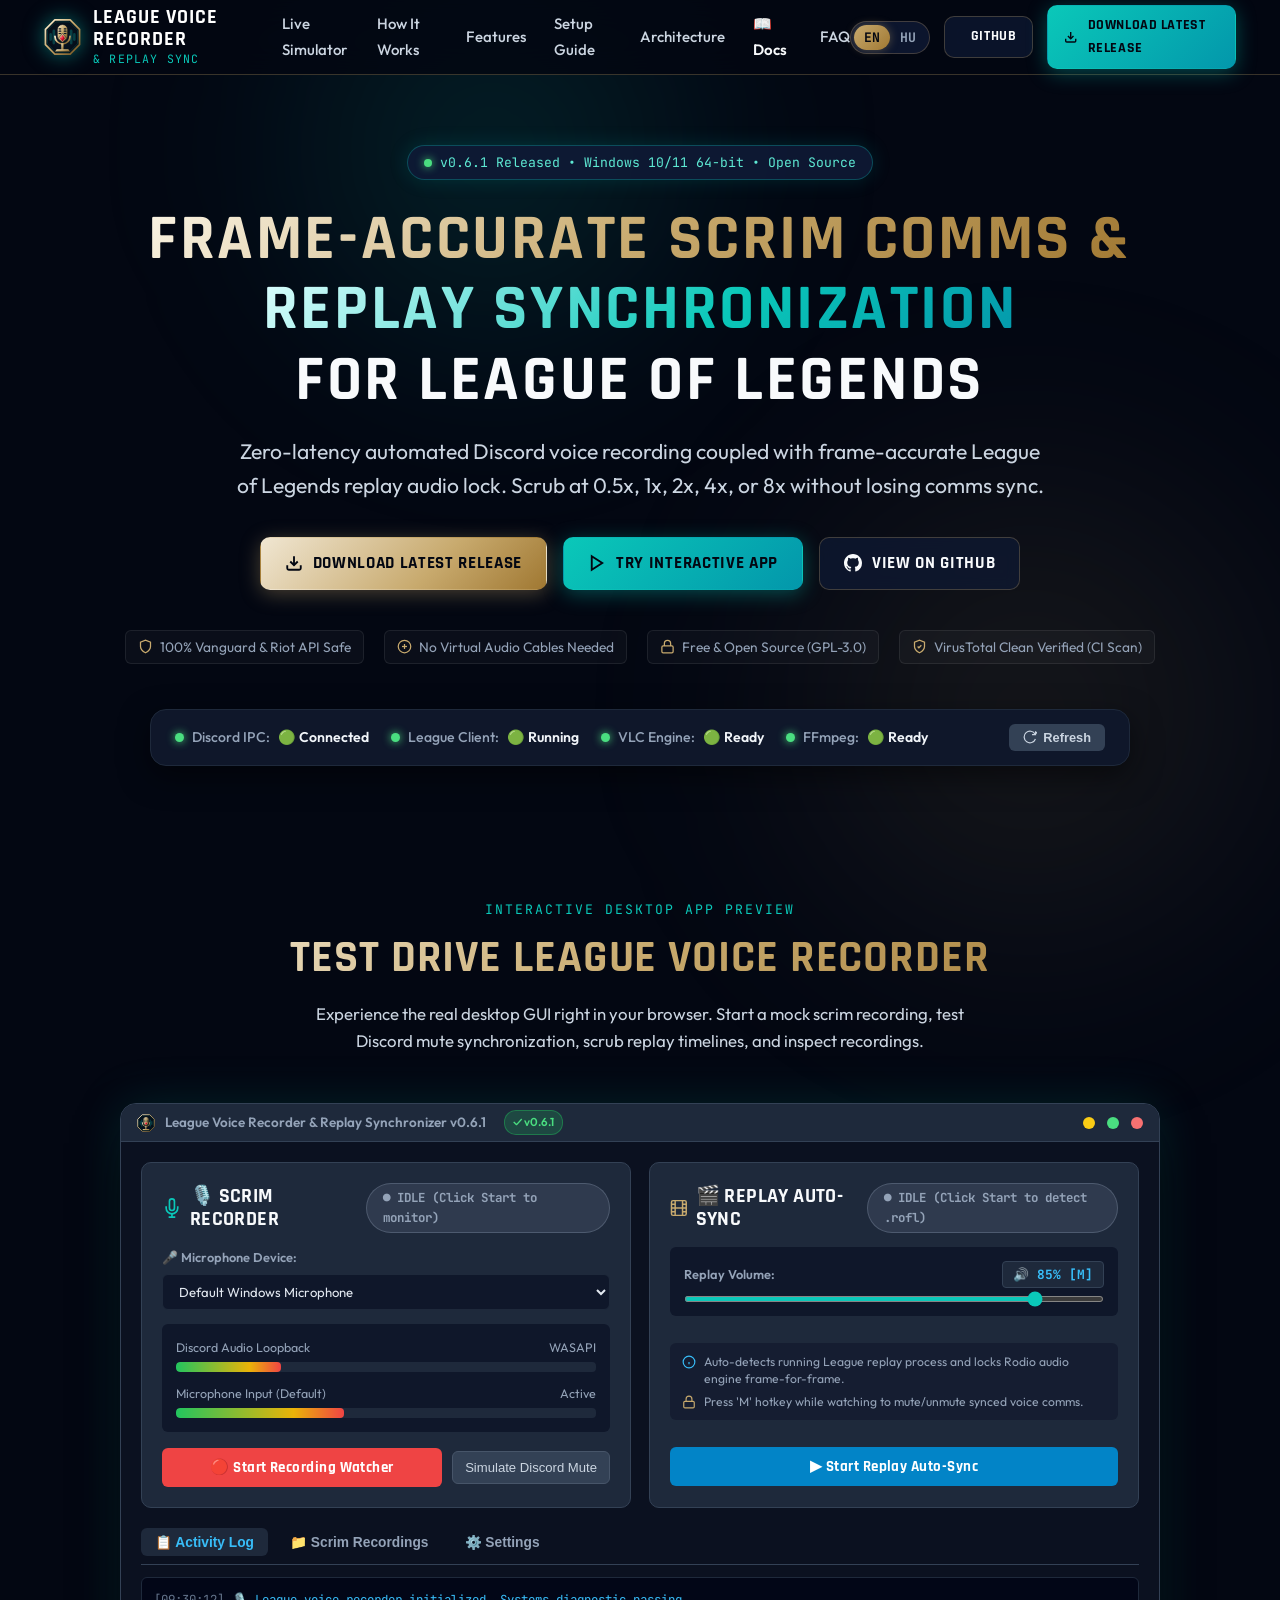
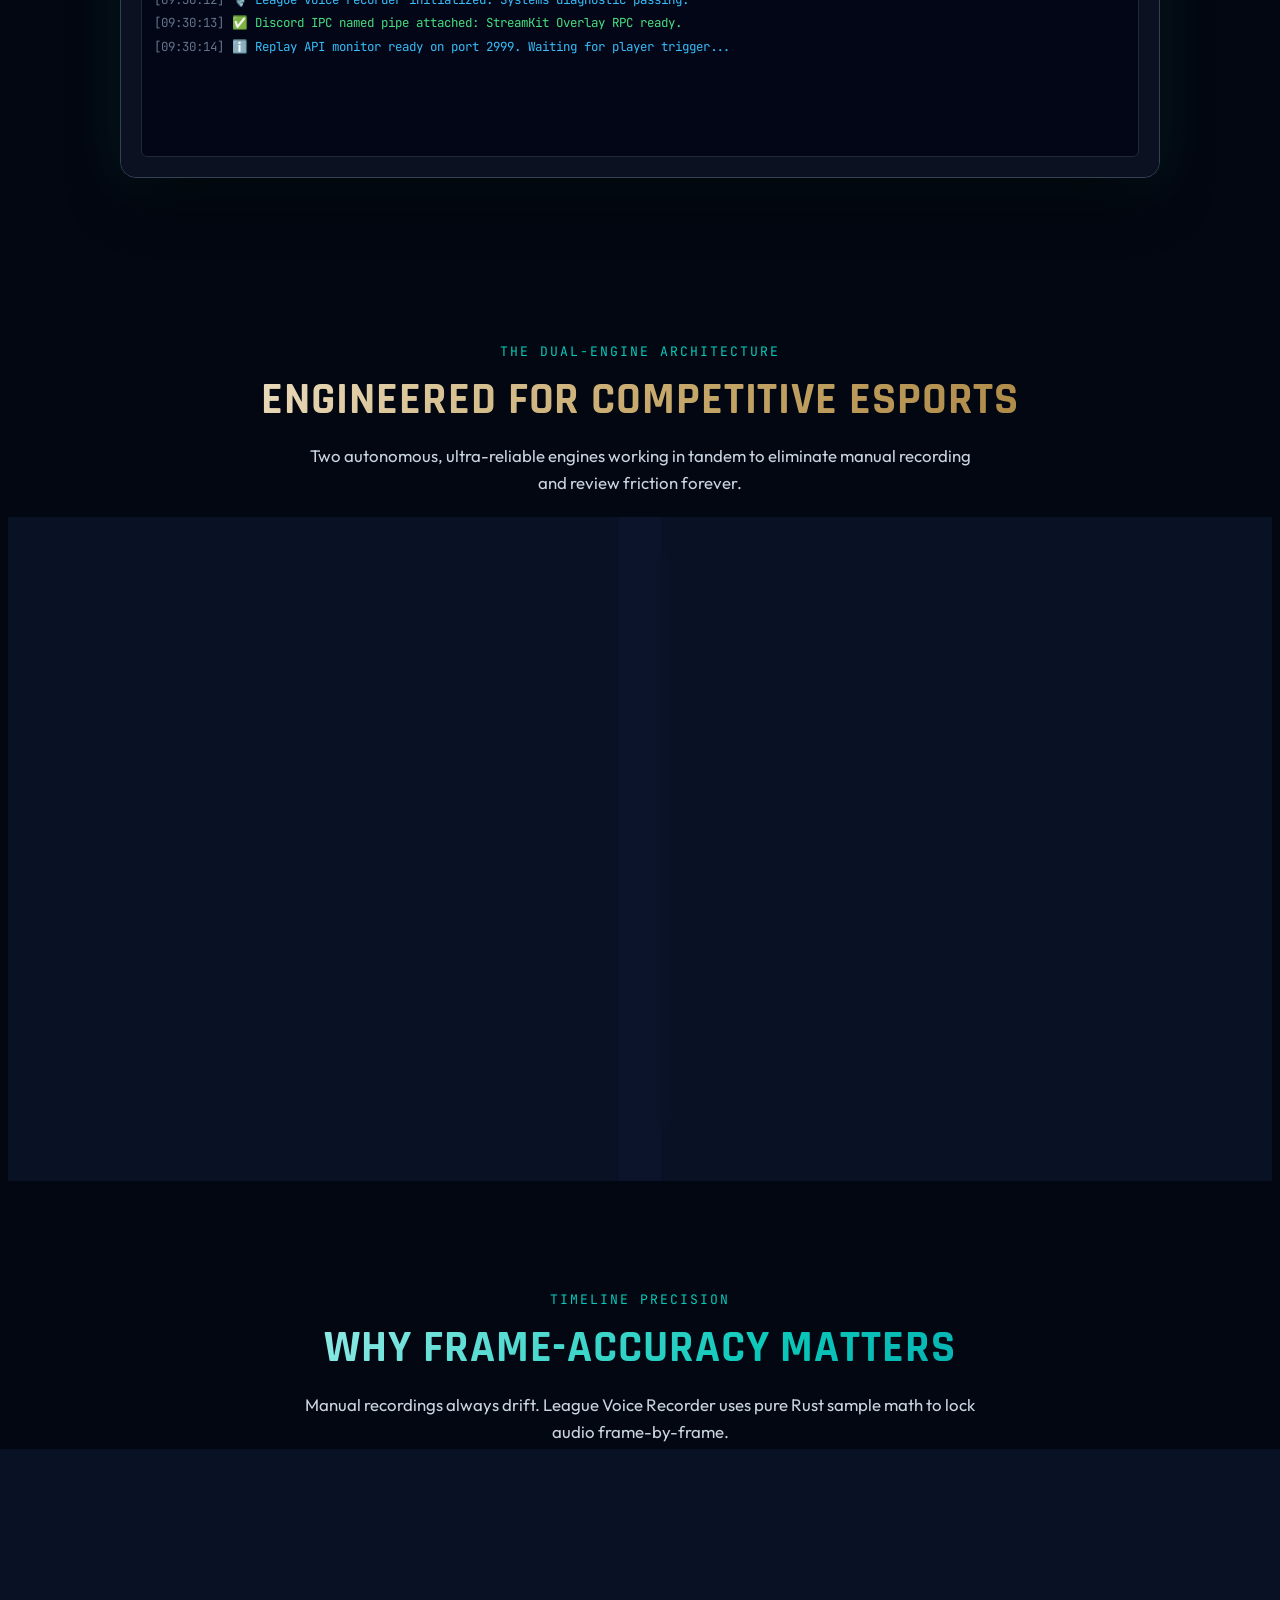
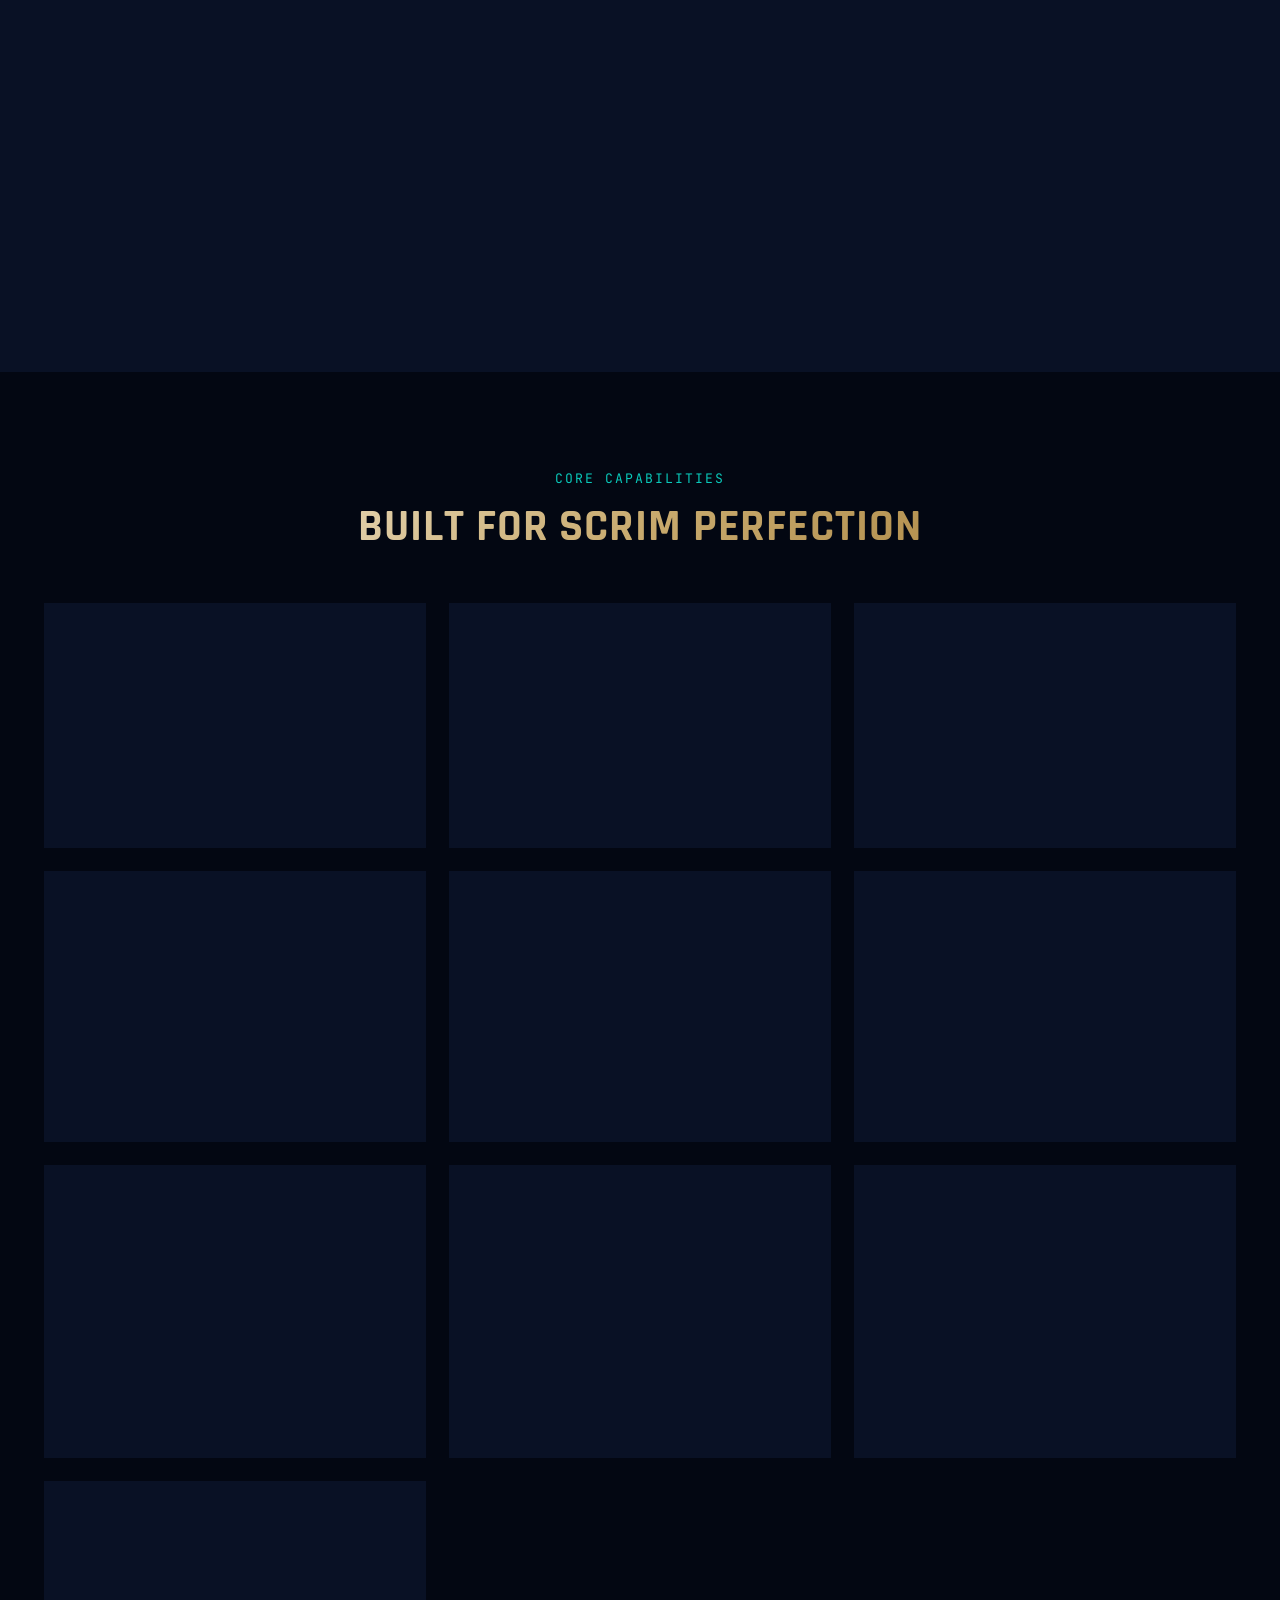
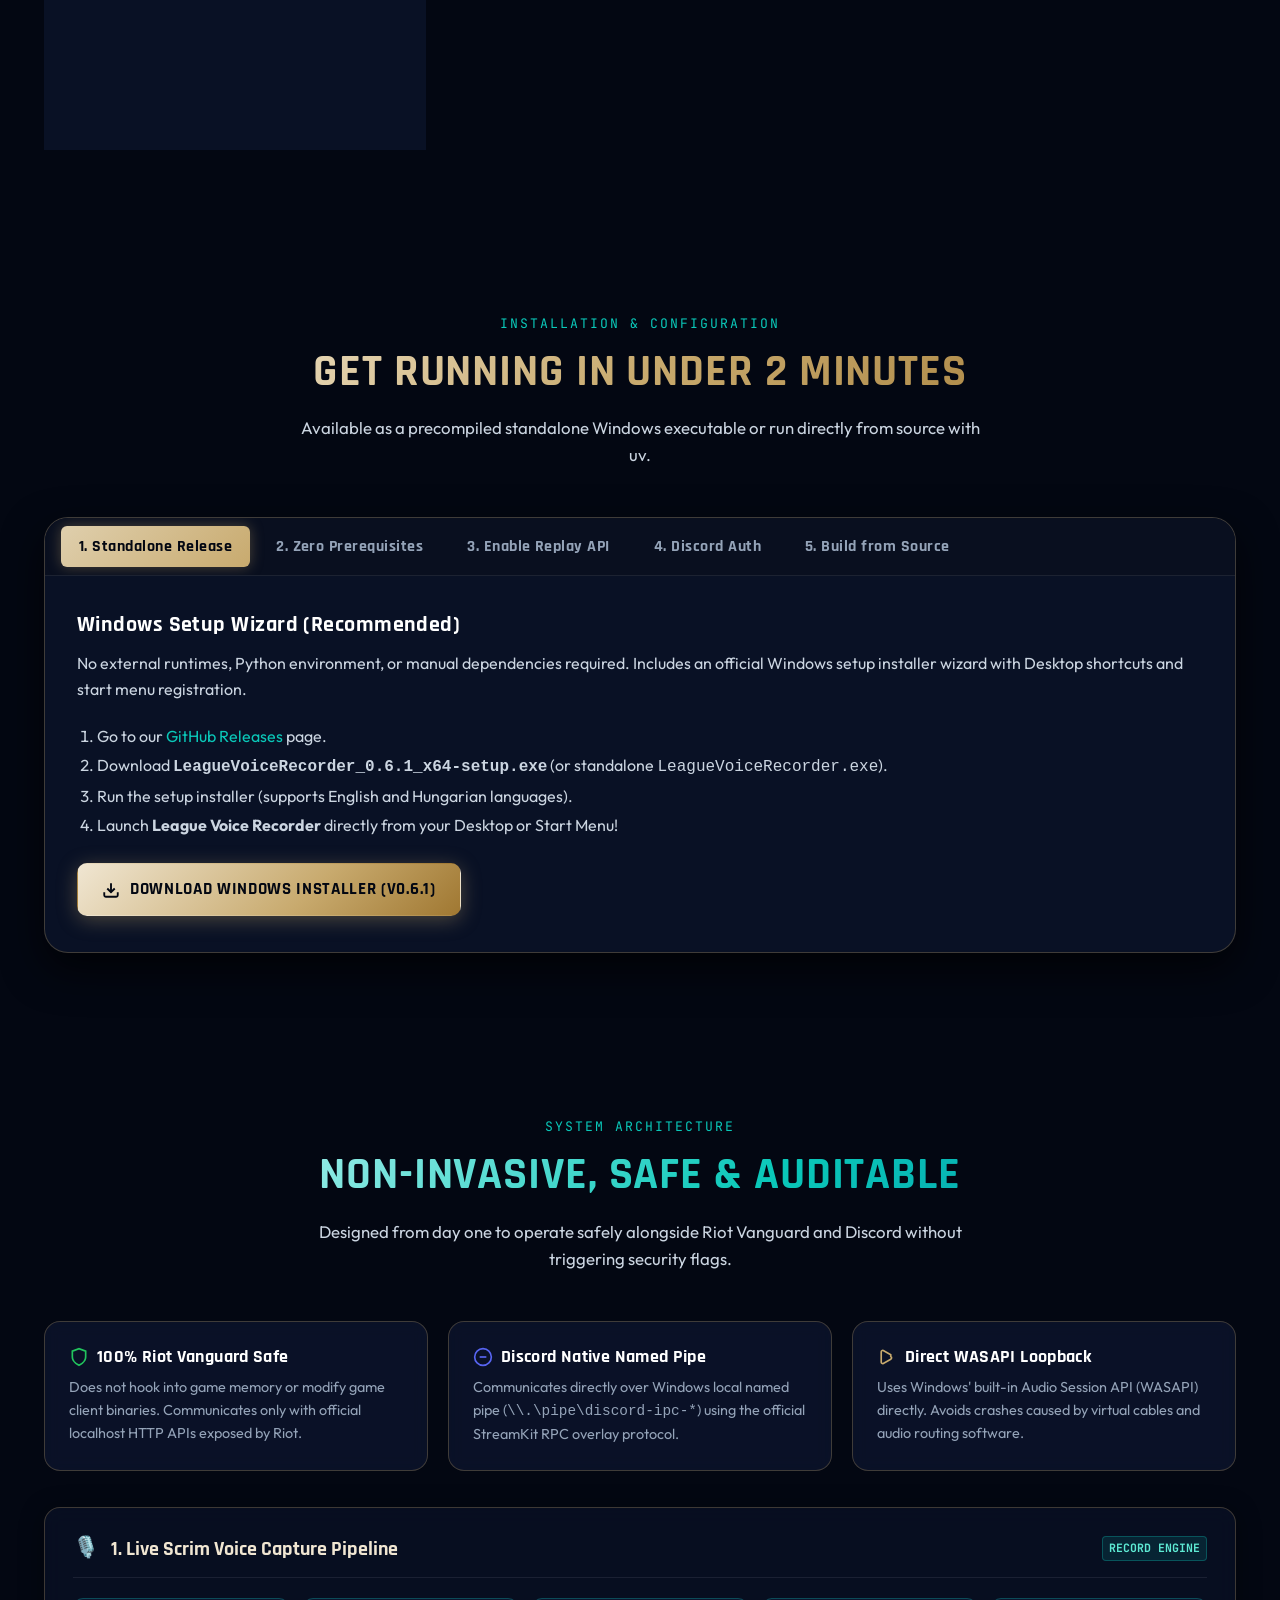
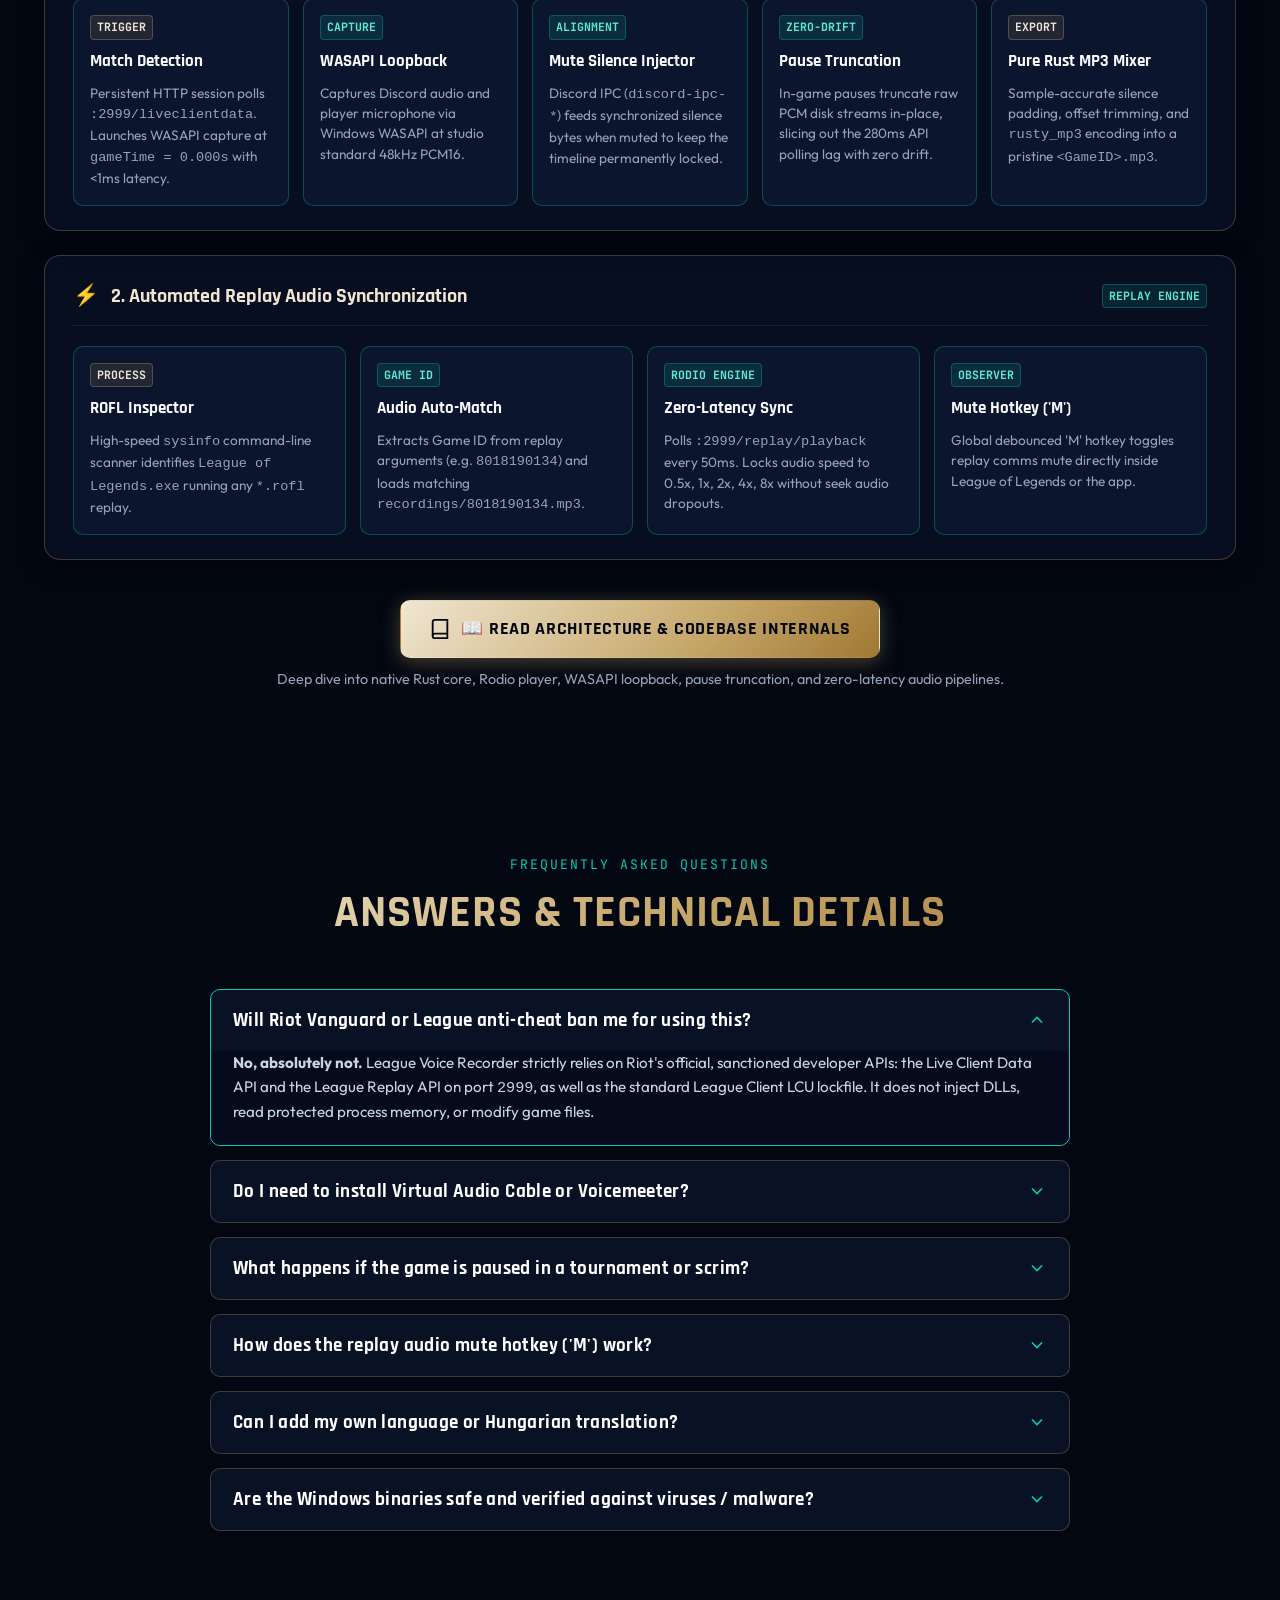
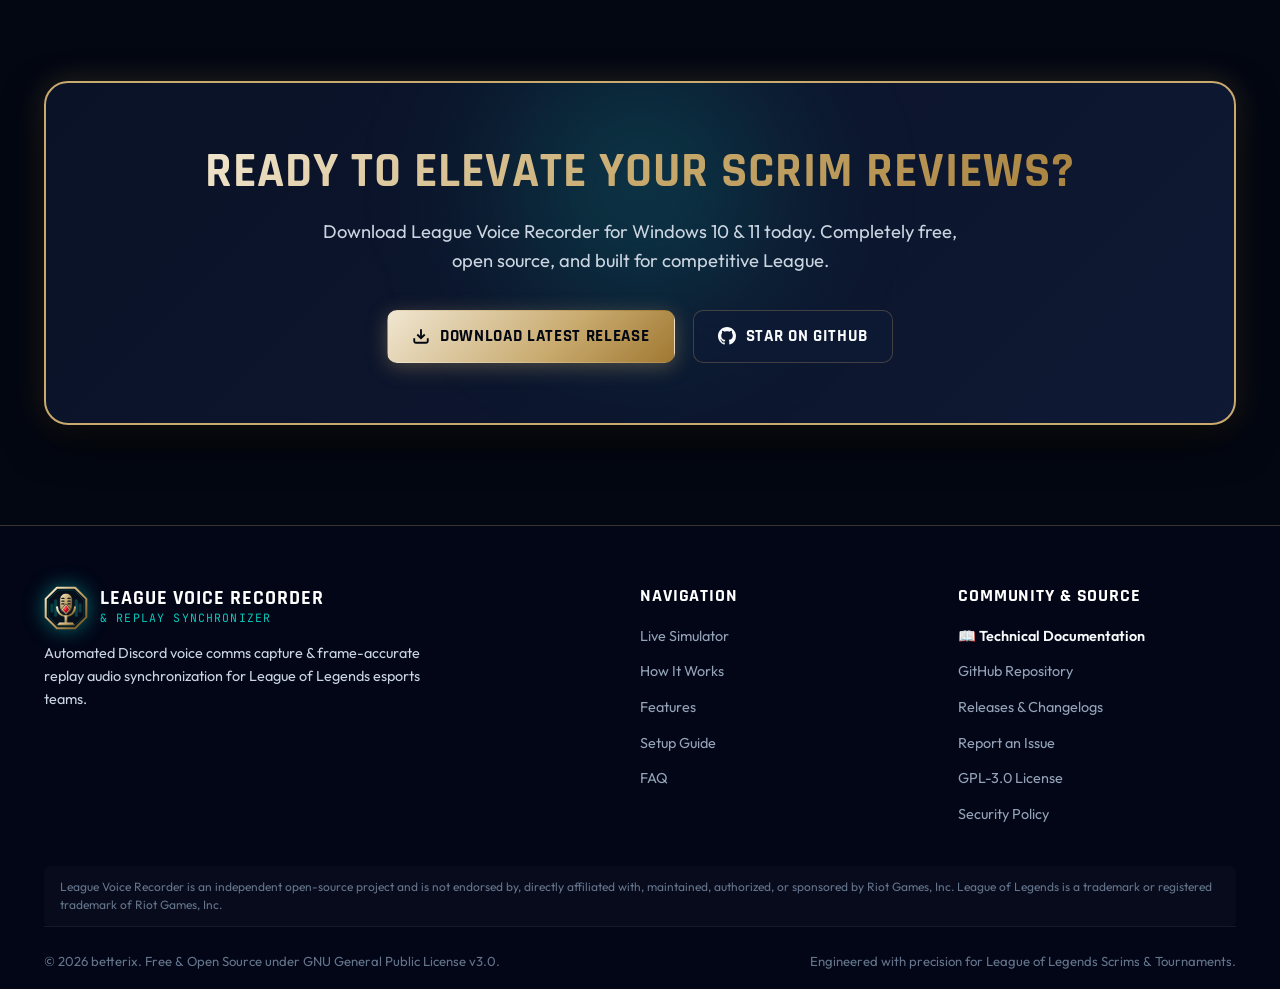
==== commit f7acd3cc: "feat(web): modernize showcase site to native Rust Tauri architecture" ====
--- a/web/index.html
+++ b/web/index.html
@@ -107,7 +107,7 @@
         <!-- Release Badge -->
         <div class="version-badge">
           <span class="version-dot"></span>
-          <span data-i18n="hero_badge">v0.5.3 Released • Windows 10/11 64-bit • Open Source</span>
+          <span data-i18n="hero_badge">v0.6.1 Released • Windows 10/11 64-bit • Open Source</span>
         </div>
 
         <!-- Hero Headline -->
@@ -119,7 +119,7 @@
 
         <!-- Subtitle -->
         <p class="hero-subtitle" data-i18n="hero_subtitle">
-          Zero-latency automated Discord voice recording coupled with frame-accurate League of Legends replay audio lock. Scrub at 0.5x, 1x, 2x, or 4x without losing comms sync.
+          Zero-latency automated Discord voice recording coupled with frame-accurate League of Legends replay audio lock. Scrub at 0.5x, 1x, 2x, 4x, or 8x without losing comms sync.
         </p>
 
         <!-- CTA Buttons -->
@@ -264,8 +264,8 @@
           <div class="app-titlebar">
             <div class="titlebar-left">
               <img src="assets/icon.svg" alt="App Icon" class="titlebar-icon">
-              <span class="titlebar-title">League Voice Recorder &amp; Replay Synchronizer v0.5.3</span>
-              <span class="titlebar-update-badge">✓ v0.5.3</span>
+              <span class="titlebar-title">League Voice Recorder &amp; Replay Synchronizer v0.6.1</span>
+              <span class="titlebar-update-badge">✓ v0.6.1</span>
             </div>
             <div class="titlebar-controls">
               <button class="titlebar-btn btn-min" title="Minimize"></button>
@@ -376,7 +376,7 @@
                   <div class="sim-replay-hint">
                     <div class="sim-hint-row">
                       <svg width="14" height="14" viewBox="0 0 24 24" fill="none" stroke="#38bdf8" stroke-width="2"><circle cx="12" cy="12" r="10"></circle><line x1="12" y1="16" x2="12" y2="12"></line><line x1="12" y1="8" x2="12.01" y2="8"></line></svg>
-                      <span data-i18n="sim_rep_hint_auto">Auto-detects running League replay process and locks VLC playback clock.</span>
+                      <span data-i18n="sim_rep_hint_auto">Auto-detects running League replay process and locks Rodio audio engine frame-for-frame.</span>
                     </div>
                     <div class="sim-hint-row">
                       <svg width="14" height="14" viewBox="0 0 24 24" fill="none" stroke="#c8aa6e" stroke-width="2"><rect x="3" y="11" width="18" height="11" rx="2" ry="2"></rect><path d="M7 11V7a5 5 0 0 1 10 0v4"></path></svg>
@@ -438,8 +438,8 @@
                   <div style="font-family: var(--font-mono); color: #cbd5e1; background: #0f172a; padding: 6px 10px; border-radius: 4px;">%USERPROFILE%\Documents\League Voice Recorder\config.json</div>
                 </div>
                 <div>
-                  <div style="color: #fff; font-weight: 600; margin-bottom: 4px;">VLC 64-Bit Directory:</div>
-                  <div style="font-family: var(--font-mono); color: #cbd5e1; background: #0f172a; padding: 6px 10px; border-radius: 4px;">C:\Program Files\VideoLAN\VLC</div>
+                  <div style="color: #fff; font-weight: 600; margin-bottom: 4px;">Replay Auto-Sync Offset:</div>
+                  <div style="font-family: var(--font-mono); color: #cbd5e1; background: #0f172a; padding: 6px 10px; border-radius: 4px;">+1.0s (Auto-Calibrated Frame Lock)</div>
                 </div>
                 <div>
                   <div style="color: #fff; font-weight: 600; margin-bottom: 4px;">Auto-Start in Champ Select:</div>
@@ -458,7 +458,7 @@
                 <div style="grid-column: span 2; border-top: 1px solid #1e293b; padding-top: 12px; display: flex; align-items: center; justify-content: space-between; flex-wrap: gap: 8px;">
                   <div>
                     <div style="color: #fff; font-weight: 600; margin-bottom: 2px;" data-i18n="sim_settings_update">Software Updates:</div>
-                    <div id="sim-update-status" style="color: #4ade80; font-size: 0.8rem;" data-i18n="sim_settings_update_status">● You are running the latest version (v0.5.3)</div>
+                    <div id="sim-update-status" style="color: #4ade80; font-size: 0.8rem;" data-i18n="sim_settings_update_status">● You are running the latest version (v0.6.1)</div>
                   </div>
                   <button class="btn btn-secondary btn-sm" id="sim-check-update-btn" data-i18n="sim_settings_update_btn">🔄 Check for Updates</button>
                 </div>
@@ -521,7 +521,7 @@
             <span class="engine-badge rep" data-i18n="engine_rep_badge">ENGINE 2 • REPLAY SYNCHRONIZATION</span>
             <h3 class="engine-title" data-i18n="engine_rep_title">Frame-Accurate Replay Lock</h3>
             <p class="engine-desc" data-i18n="engine_rep_desc">
-              Hooks into the League Replay Playback API (:2999/replay/playback) and synchronizes audio via VLC Media Player.
+              Hooks into the League Replay Playback API (:2999/replay/playback) and synchronizes audio via native Rodio audio engine.
             </p>
 
             <ul class="engine-steps">
@@ -535,8 +535,8 @@
               <li class="engine-step-item">
                 <span class="step-number">2</span>
                 <div class="step-content">
-                  <h4 data-i18n="engine_rep_s2_title">Dynamic Variable Rate Sync (0.5x - 4x)</h4>
-                  <p data-i18n="engine_rep_s2_desc">Fast forward or rewind during review; VLC dynamically adjusts voice playback speed in microsecond intervals.</p>
+                  <h4 data-i18n="engine_rep_s2_title">Dynamic Variable Rate Sync (0.5x - 8x)</h4>
+                  <p data-i18n="engine_rep_s2_desc">Fast forward or rewind during review; Rodio dynamically adjusts voice playback speed across 0.5x, 1x, 2x, 4x, and 8x without seek audio hitches.</p>
                 </div>
               </li>
               <li class="engine-step-item">
@@ -561,7 +561,7 @@
           <span class="section-tag" data-i18n="timeline_tag">TIMELINE PRECISION</span>
           <h2 class="section-title cyan-gradient-text" data-i18n="timeline_title">Why Frame-Accuracy Matters</h2>
           <p class="section-desc" data-i18n="timeline_desc">
-            Manual recordings always drift. League Voice Recorder uses FFmpeg sample math to lock audio frame-by-frame.
+            Manual recordings always drift. League Voice Recorder uses pure Rust sample math to lock audio frame-by-frame.
           </p>
         </div>
 
@@ -692,9 +692,9 @@
                 <path d="M22 19a2 2 0 0 1-2 2H4a2 2 0 0 1-2-2V5a2 2 0 0 1 2-2h5l2 3h9a2 2 0 0 1 2 2z"></path>
               </svg>
             </div>
-            <h3 class="feature-title" data-i18n="feat_5_title">Integrated Scrim Browser</h3>
+            <h3 class="feature-title" data-i18n="feat_5_title">Integrated Scrim Browser &amp; Cloud Sync</h3>
             <p class="feature-text" data-i18n="feat_5_desc">
-              Browse, audit, and play recordings directly inside the app with instant metadata, file sizes, and timestamps.
+              Browse, audit, and play recordings directly inside the app with ID3 metadata, patch mismatch alerts, and team cloud sync.
             </p>
           </div>
 
@@ -790,20 +790,20 @@
           <!-- Setup Tabs Bar -->
           <div class="setup-tabs-bar">
             <button class="setup-tab-btn active" data-panel="release" data-i18n="setup_tab_release">1. Standalone Release</button>
-            <button class="setup-tab-btn" data-panel="winget" data-i18n="setup_tab_winget">2. Winget Prerequisites</button>
+            <button class="setup-tab-btn" data-panel="winget" data-i18n="setup_tab_winget">2. Zero Prerequisites</button>
             <button class="setup-tab-btn" data-panel="gamecfg" data-i18n="setup_tab_gamecfg">3. Enable Replay API</button>
             <button class="setup-tab-btn" data-panel="discord" data-i18n="setup_tab_discord">4. Discord Auth</button>
-            <button class="setup-tab-btn" data-panel="source" data-i18n="setup_tab_source">5. Run from Source</button>
+            <button class="setup-tab-btn" data-panel="source" data-i18n="setup_tab_source">5. Build from Source</button>
           </div>
 
           <!-- Panel 1: Standalone Release -->
           <div class="setup-tab-panel active" id="setup-panel-release">
             <h3 style="font-size: 1.4rem; color: #fff; margin-bottom: 12px;" data-i18n="setup_panel1_title">Windows Setup Wizard (Recommended)</h3>
-            <p style="margin-bottom: 20px;" data-i18n="setup_panel1_desc">No Python environment or manual dependencies required. Includes an official Windows setup installer wizard with Desktop shortcuts and start menu registration.</p>
+            <p style="margin-bottom: 20px;" data-i18n="setup_panel1_desc">No external runtimes, Python environment, or manual dependencies required. Includes an official Windows setup installer wizard with Desktop shortcuts and start menu registration.</p>
 
             <ol style="padding-left: 20px; line-height: 1.8; color: var(--text-secondary); margin-bottom: 24px;">
               <li data-i18n="setup_panel1_s1">Go to our <a href="https://github.com/betterix/league-voice-recorder/releases" target="_blank" rel="noopener noreferrer">GitHub Releases</a> page.</li>
-              <li data-i18n="setup_panel1_s2">Download <strong><code>LeagueVoiceRecorder-Setup-v0.5.3.exe</code></strong> (or portable <code>LeagueVoiceRecorder-Windows-x64.zip</code>).</li>
+              <li data-i18n="setup_panel1_s2">Download <strong><code>LeagueVoiceRecorder_0.6.1_x64-setup.exe</code></strong> (or standalone <code>LeagueVoiceRecorder.exe</code>).</li>
               <li data-i18n="setup_panel1_s3">Run the setup installer (supports English and Hungarian languages).</li>
               <li data-i18n="setup_panel1_s4">Launch <strong>League Voice Recorder</strong> directly from your Desktop or Start Menu!</li>
             </ol>
@@ -814,31 +814,24 @@
                 <polyline points="7 10 12 15 17 10"></polyline>
                 <line x1="12" y1="15" x2="12" y2="3"></line>
               </svg>
-              <span>Download Windows Installer (v0.5.3)</span>
+              <span>Download Windows Installer (v0.6.1)</span>
             </a>
           </div>
 
-          <!-- Panel 2: Winget Prerequisites -->
+          <!-- Panel 2: Zero Prerequisites -->
           <div class="setup-tab-panel" id="setup-panel-winget">
-            <h3 style="font-size: 1.4rem; color: #fff; margin-bottom: 12px;">Install Dependencies via Windows Package Manager</h3>
-            <p>League Voice Recorder uses FFmpeg for audio sample alignment and 64-bit VLC for synchronized replay seeking.</p>
+            <h3 style="font-size: 1.4rem; color: #fff; margin-bottom: 12px;">Zero External Prerequisites (Pure Native Rust)</h3>
+            <p>League Voice Recorder is built entirely in native Rust 2024 and Tauri v2. Unlike other recorders, it does NOT require VLC Media Player, Python, FFmpeg, virtual audio cables (Voicemeeter), or audio drivers. Everything is compiled directly into a self-contained, high-performance desktop application.</p>
 
             <div class="code-box">
               <div class="code-box-header">
-                <span>PowerShell (Run as Administrator or standard user)</span>
-                <button class="btn-copy" data-copy-target="code-winget">
-                  <svg width="14" height="14" viewBox="0 0 24 24" fill="none" stroke="currentColor" stroke-width="2">
-                    <rect x="9" y="9" width="13" height="13" rx="2" ry="2"></rect>
-                    <path d="M5 15H4a2 2 0 0 1-2-2V4a2 2 0 0 1 2-2h9a2 2 0 0 1 2 2v1"></path>
-                  </svg>
-                  <span>Copy Command</span>
-                </button>
-              </div>
-              <pre><code id="code-winget"># 1. Install FFmpeg (Audio conversion &amp; offset alignment)
-winget install -e --id Gyan.FFmpeg
-
-# 2. Install VLC Media Player 64-bit (Replay playback engine)
-winget install -e --id VideoLAN.VLC</code></pre>
+                <span>Self-Contained Native Engine</span>
+              </div>
+              <pre><code id="code-winget"># Zero external software needed!
+# 1. Native WASAPI audio loopback &amp; mic capture (no virtual cables)
+# 2. Pure Rust MP3 stream-to-disk encoding (rusty_mp3)
+# 3. In-process headless audio replay engine (Rodio 0.23)
+# 4. 100% Vanguard &amp; Riot API compliant</code></pre>
             </div>
           </div>
 
@@ -896,10 +889,10 @@
             </div>
           </div>
 
-          <!-- Panel 5: Run from Source -->
+          <!-- Panel 5: Build from Source -->
           <div class="setup-tab-panel" id="setup-panel-source">
-            <h3 style="font-size: 1.4rem; color: #fff; margin-bottom: 12px;">Run Directly from Python Source via uv</h3>
-            <p>Compatible with Python 3.12+ and 3.14. Uses the blazing-fast <code>uv</code> package manager.</p>
+            <h3 style="font-size: 1.4rem; color: #fff; margin-bottom: 12px;">Build Directly from Rust Source</h3>
+            <p>Built with Rust 2024 Edition and Tauri v2. Requires standard Rust (rustup) and Node.js for frontend assets.</p>
 
             <div class="code-box">
               <div class="code-box-header">
@@ -916,14 +909,14 @@
 git clone https://github.com/betterix/league-voice-recorder.git
 cd league-voice-recorder
 
-# 2. Sync dependencies
-uv sync --dev
-
-# 3. Launch the desktop GUI
-uv run main.py
-
-# 4. Run automated test suite (129 unit tests)
-uv run pytest</code></pre>
+# 2. Build development executable
+cargo build
+
+# 3. Run automated test suite (41 unit tests)
+cargo test --lib
+
+# 4. Launch the desktop GUI
+cargo run</code></pre>
             </div>
           </div>
         </div>
@@ -987,7 +980,7 @@
               <div class="arch-step-box">
                 <span class="arch-step-badge">CAPTURE</span>
                 <span class="arch-step-name">WASAPI Loopback</span>
-                <span class="arch-step-desc">Hooks Discord.exe process directly via <code>proc-tap</code>. Captures mic via <code>pyaudiowpatch</code> at 48kHz PCM16.</span>
+                <span class="arch-step-desc">Captures Discord audio and player microphone via Windows WASAPI at studio standard 48kHz PCM16.</span>
               </div>
               <div class="arch-step-box">
                 <span class="arch-step-badge">ALIGNMENT</span>
@@ -997,12 +990,12 @@
               <div class="arch-step-box">
                 <span class="arch-step-badge">ZERO-DRIFT</span>
                 <span class="arch-step-name">Pause Truncation</span>
-                <span class="arch-step-desc">In-game pauses truncate WAV frames in-place (<code>seek(44 + frame*size)</code>), slicing out the 450ms API polling lag.</span>
+                <span class="arch-step-desc">In-game pauses truncate raw PCM disk streams in-place, slicing out the 280ms API polling lag with zero drift.</span>
               </div>
               <div class="arch-step-box">
                 <span class="arch-step-badge gold">EXPORT</span>
-                <span class="arch-step-name">FFmpeg Normalization</span>
-                <span class="arch-step-desc">Sample-accurate <code>adelay</code> and trim filters mix mic + Discord into a pristine 192k <code>&lt;GameID&gt;.mp3</code>.</span>
+                <span class="arch-step-name">Pure Rust MP3 Mixer</span>
+                <span class="arch-step-desc">Sample-accurate silence padding, offset trimming, and <code>rusty_mp3</code> encoding into a pristine <code>&lt;GameID&gt;.mp3</code>.</span>
               </div>
             </div>
           </div>
@@ -1020,7 +1013,7 @@
               <div class="arch-step-box">
                 <span class="arch-step-badge gold">PROCESS</span>
                 <span class="arch-step-name">ROFL Inspector</span>
-                <span class="arch-step-desc">Scans <code>psutil.process_iter</code> for <code>League of Legends.exe</code> running any <code>*.rofl</code> replay.</span>
+                <span class="arch-step-desc">High-speed <code>sysinfo</code> command-line scanner identifies <code>League of Legends.exe</code> running any <code>*.rofl</code> replay.</span>
               </div>
               <div class="arch-step-box">
                 <span class="arch-step-badge">GAME ID</span>
@@ -1028,9 +1021,9 @@
                 <span class="arch-step-desc">Extracts Game ID from replay arguments (e.g. <code>8018190134</code>) and loads matching <code>recordings/8018190134.mp3</code>.</span>
               </div>
               <div class="arch-step-box">
-                <span class="arch-step-badge">VLC ENGINE</span>
+                <span class="arch-step-badge">RODIO ENGINE</span>
                 <span class="arch-step-name">Zero-Latency Sync</span>
-                <span class="arch-step-desc">Polls <code>:2999/replay/playback</code> every 50ms. Locks audio speed to 0.5x, 1x, 2x, 4x without seek audio hitches.</span>
+                <span class="arch-step-desc">Polls <code>:2999/replay/playback</code> every 50ms. Locks audio speed to 0.5x, 1x, 2x, 4x, 8x without seek audio dropouts.</span>
               </div>
               <div class="arch-step-box">
                 <span class="arch-step-badge">OBSERVER</span>
@@ -1050,7 +1043,7 @@
             </svg>
             <span data-i18n="arch_docs_cta">📖 Read Architecture &amp; Codebase Internals</span>
           </a>
-          <p style="margin-top: 10px; font-size: 0.9rem; color: var(--text-muted);" data-i18n="arch_docs_sub">Deep dive into main.py, app/native_audio.py, WASAPI loopback, pause truncation, and zero-latency audio pipelines.</p>
+          <p style="margin-top: 10px; font-size: 0.9rem; color: var(--text-muted);" data-i18n="arch_docs_sub">Deep dive into native Rust core, Rodio player, WASAPI loopback, pause truncation, and zero-latency audio pipelines.</p>
         </div>
       </div>
     </section>
@@ -1126,7 +1119,7 @@
             </button>
             <div class="faq-answer">
               <div class="faq-answer-inner">
-                Yes! Both English and Hungarian (Magyar) are built-in from day one. You can add any other language simply by creating a new <code>.json</code> file in the <code>locales/</code> directory without modifying any Python code.
+                Yes! Both English and Hungarian (Magyar) are built-in from day one. You can add any other language simply by creating a new <code>.json</code> file in the <code>locales/</code> directory without modifying any application code.
               </div>
             </div>
           </div>
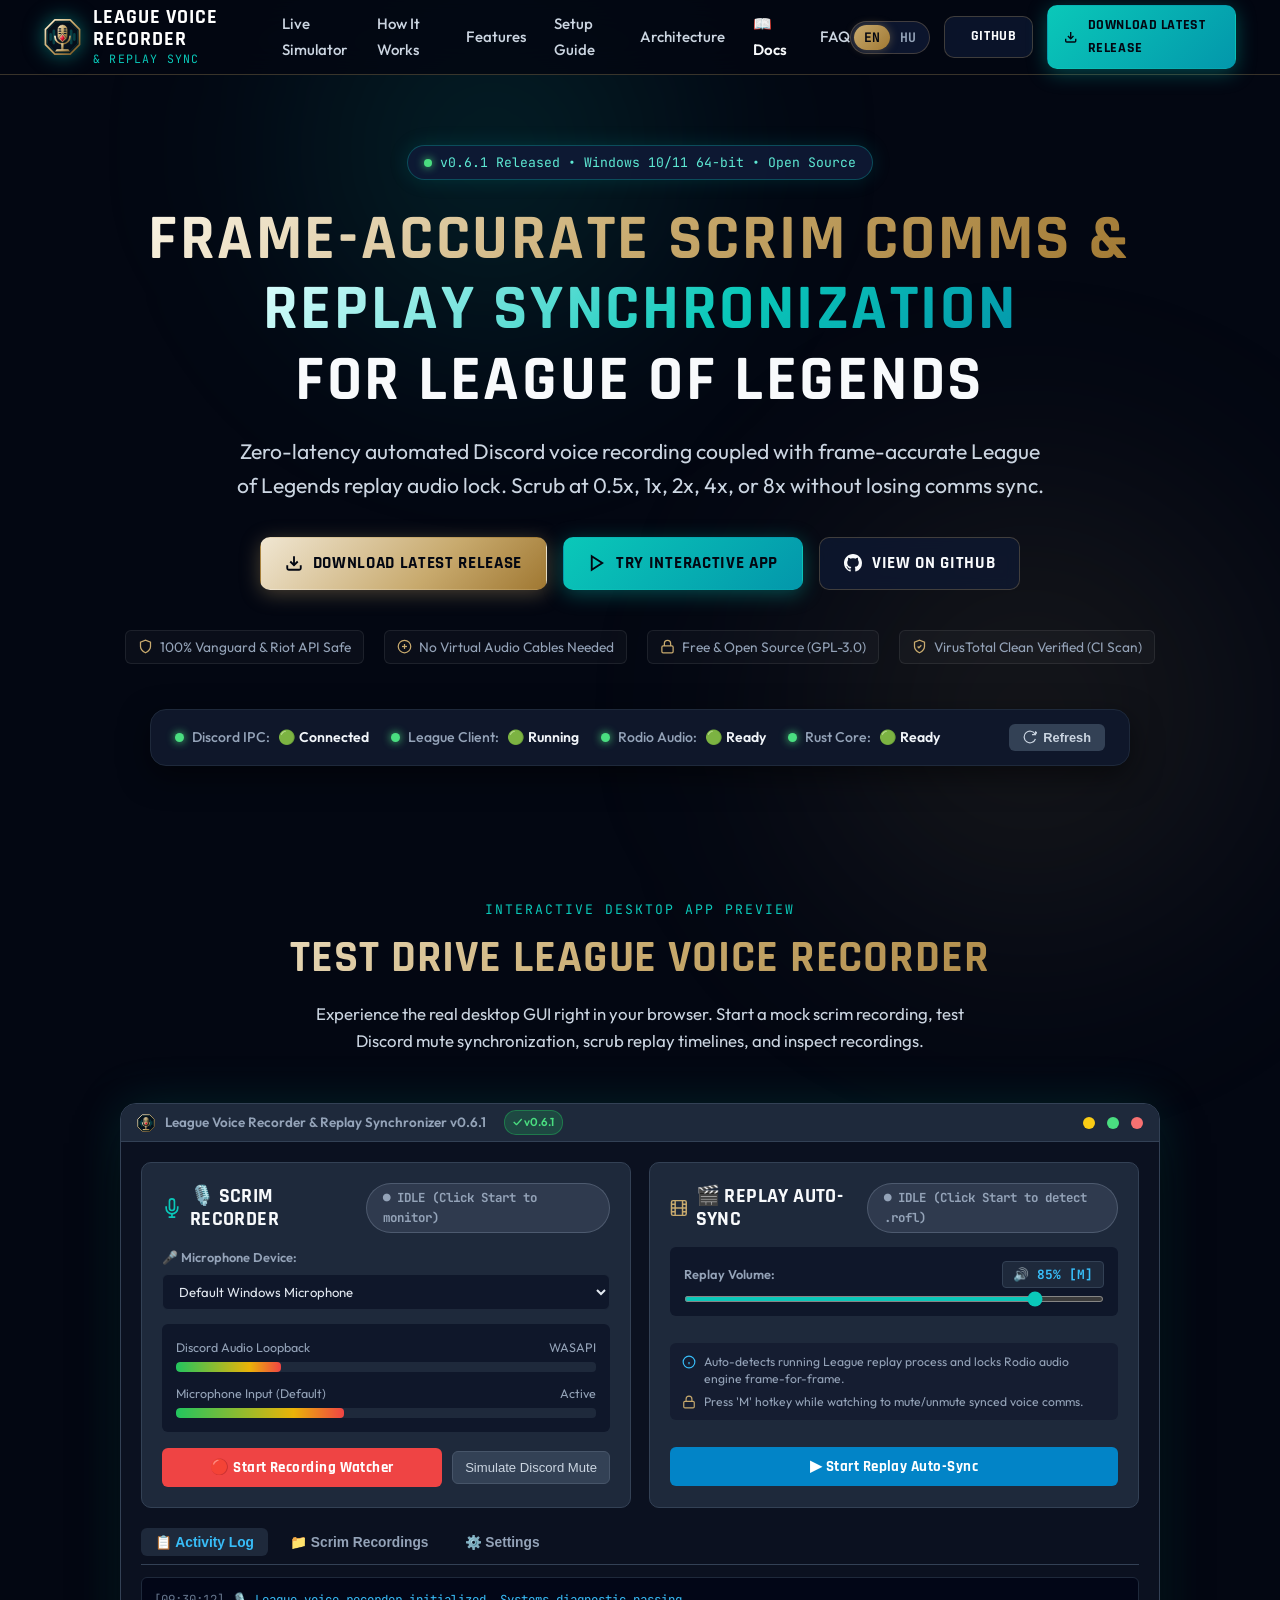
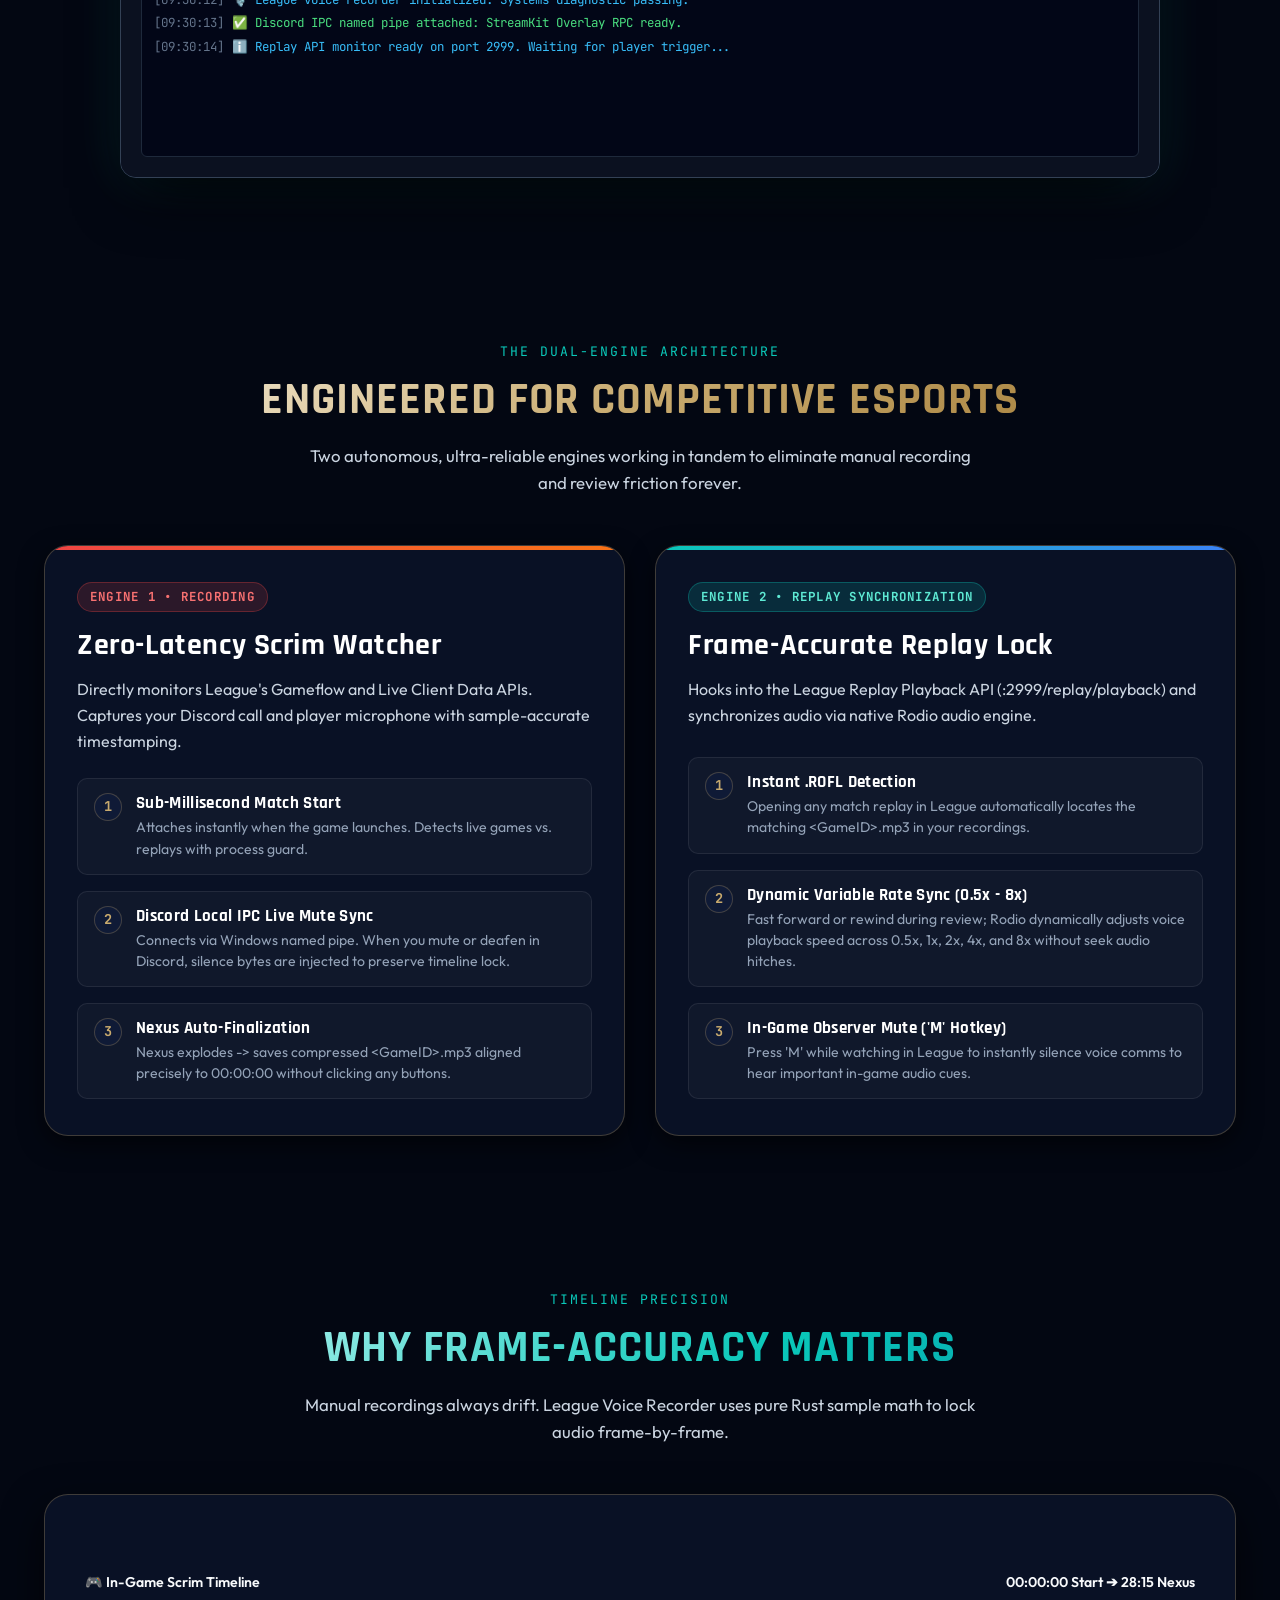
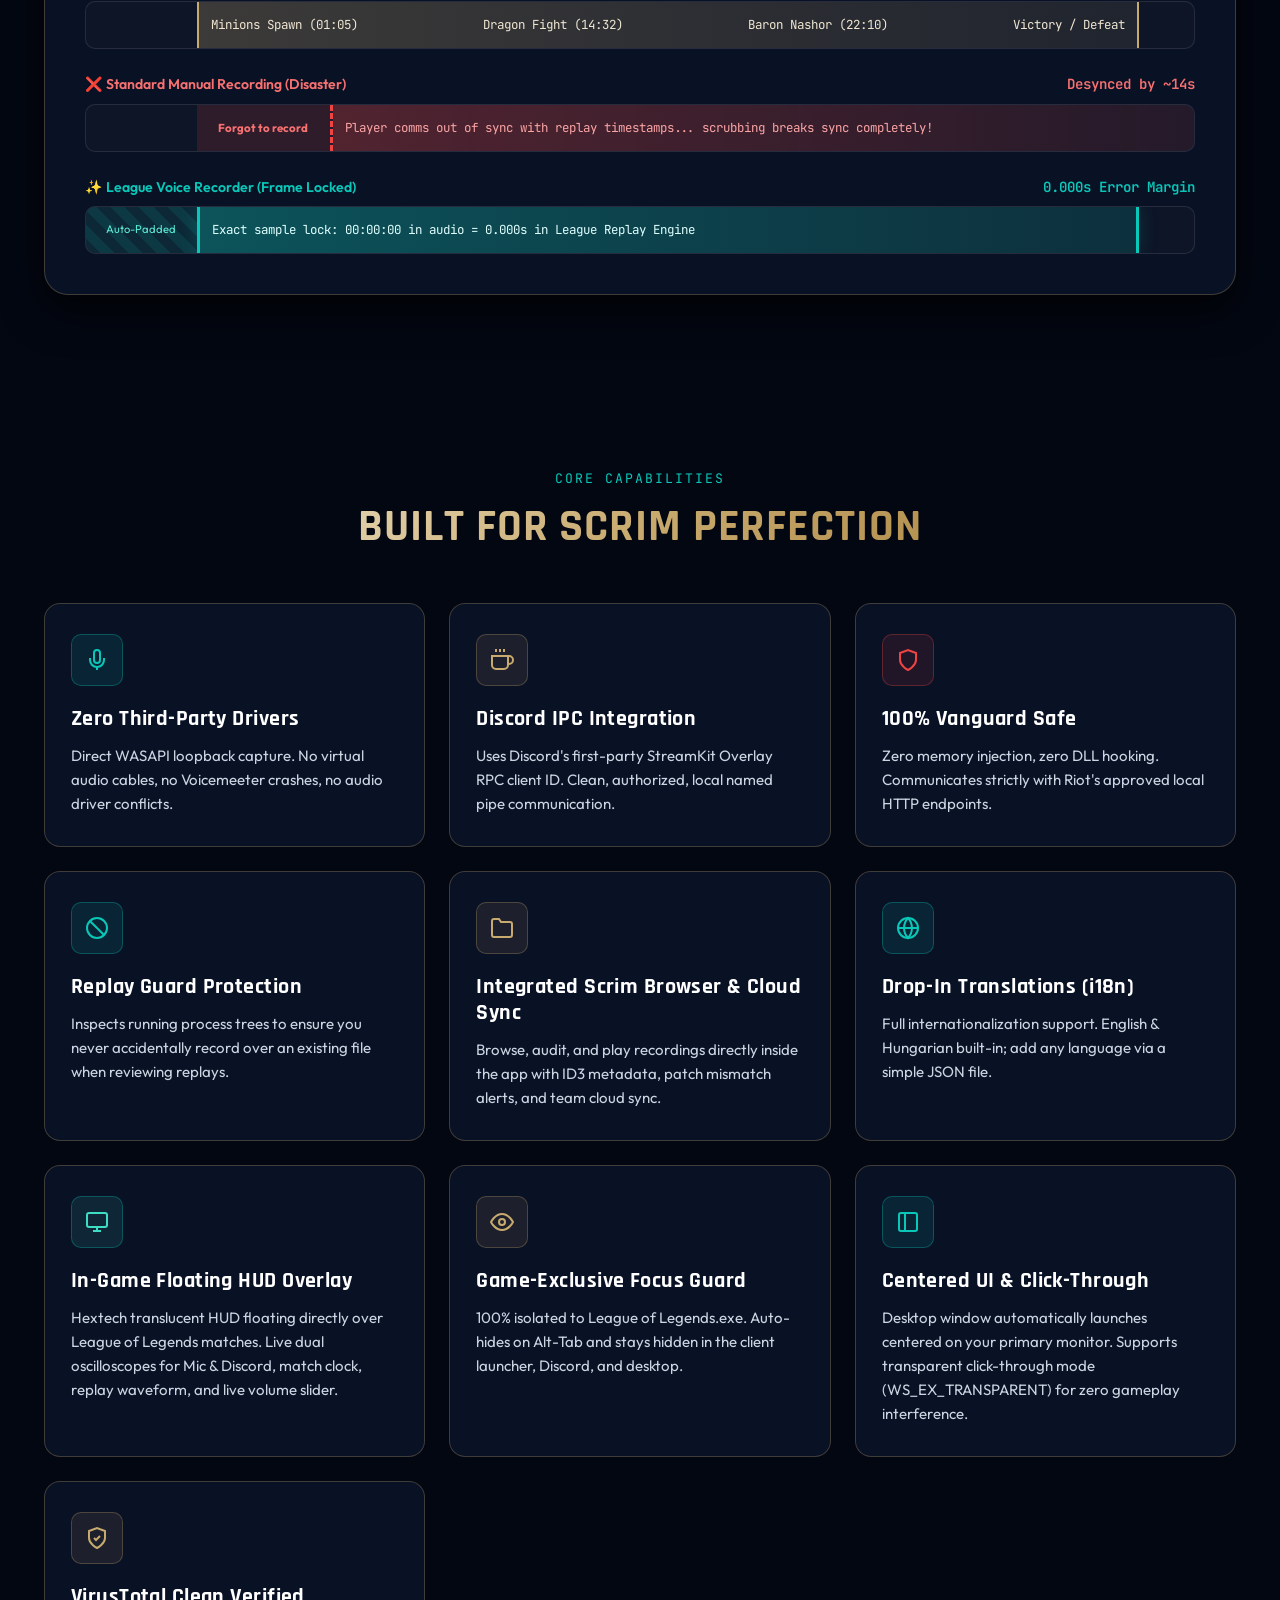
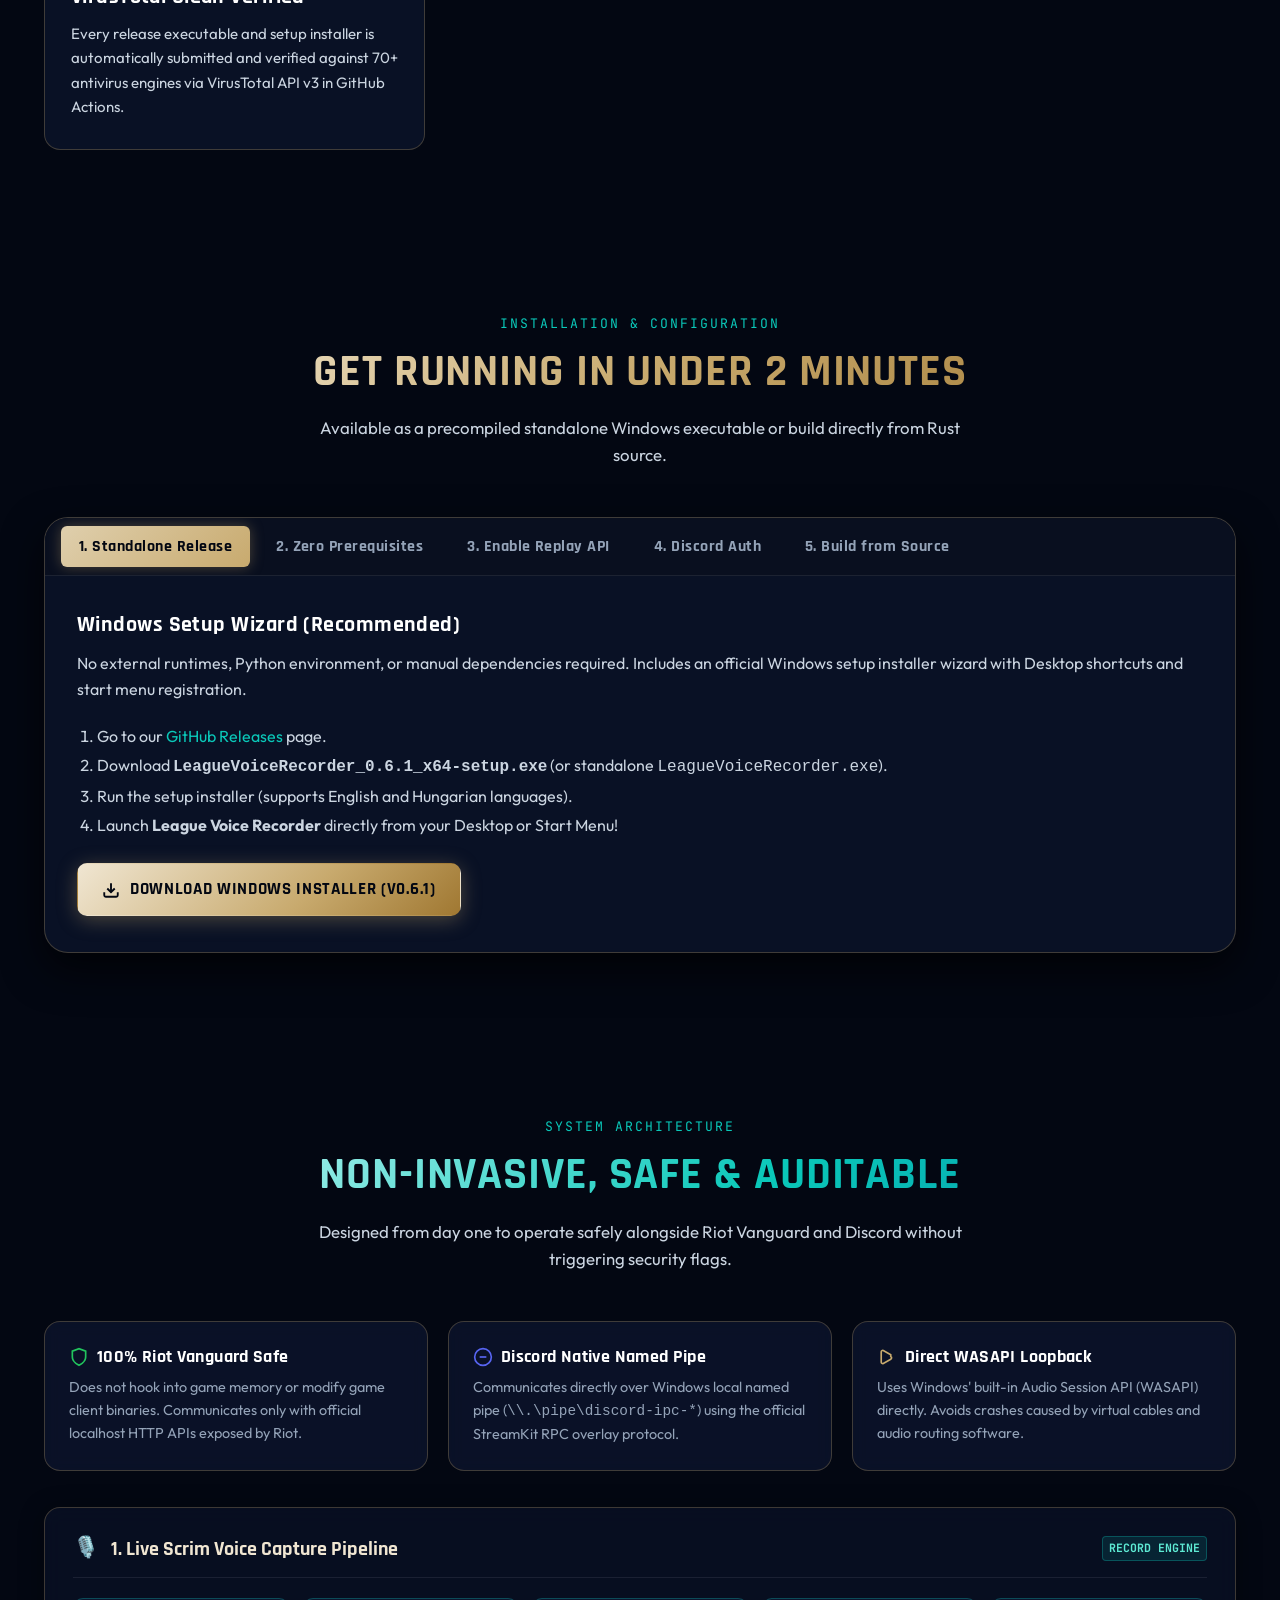
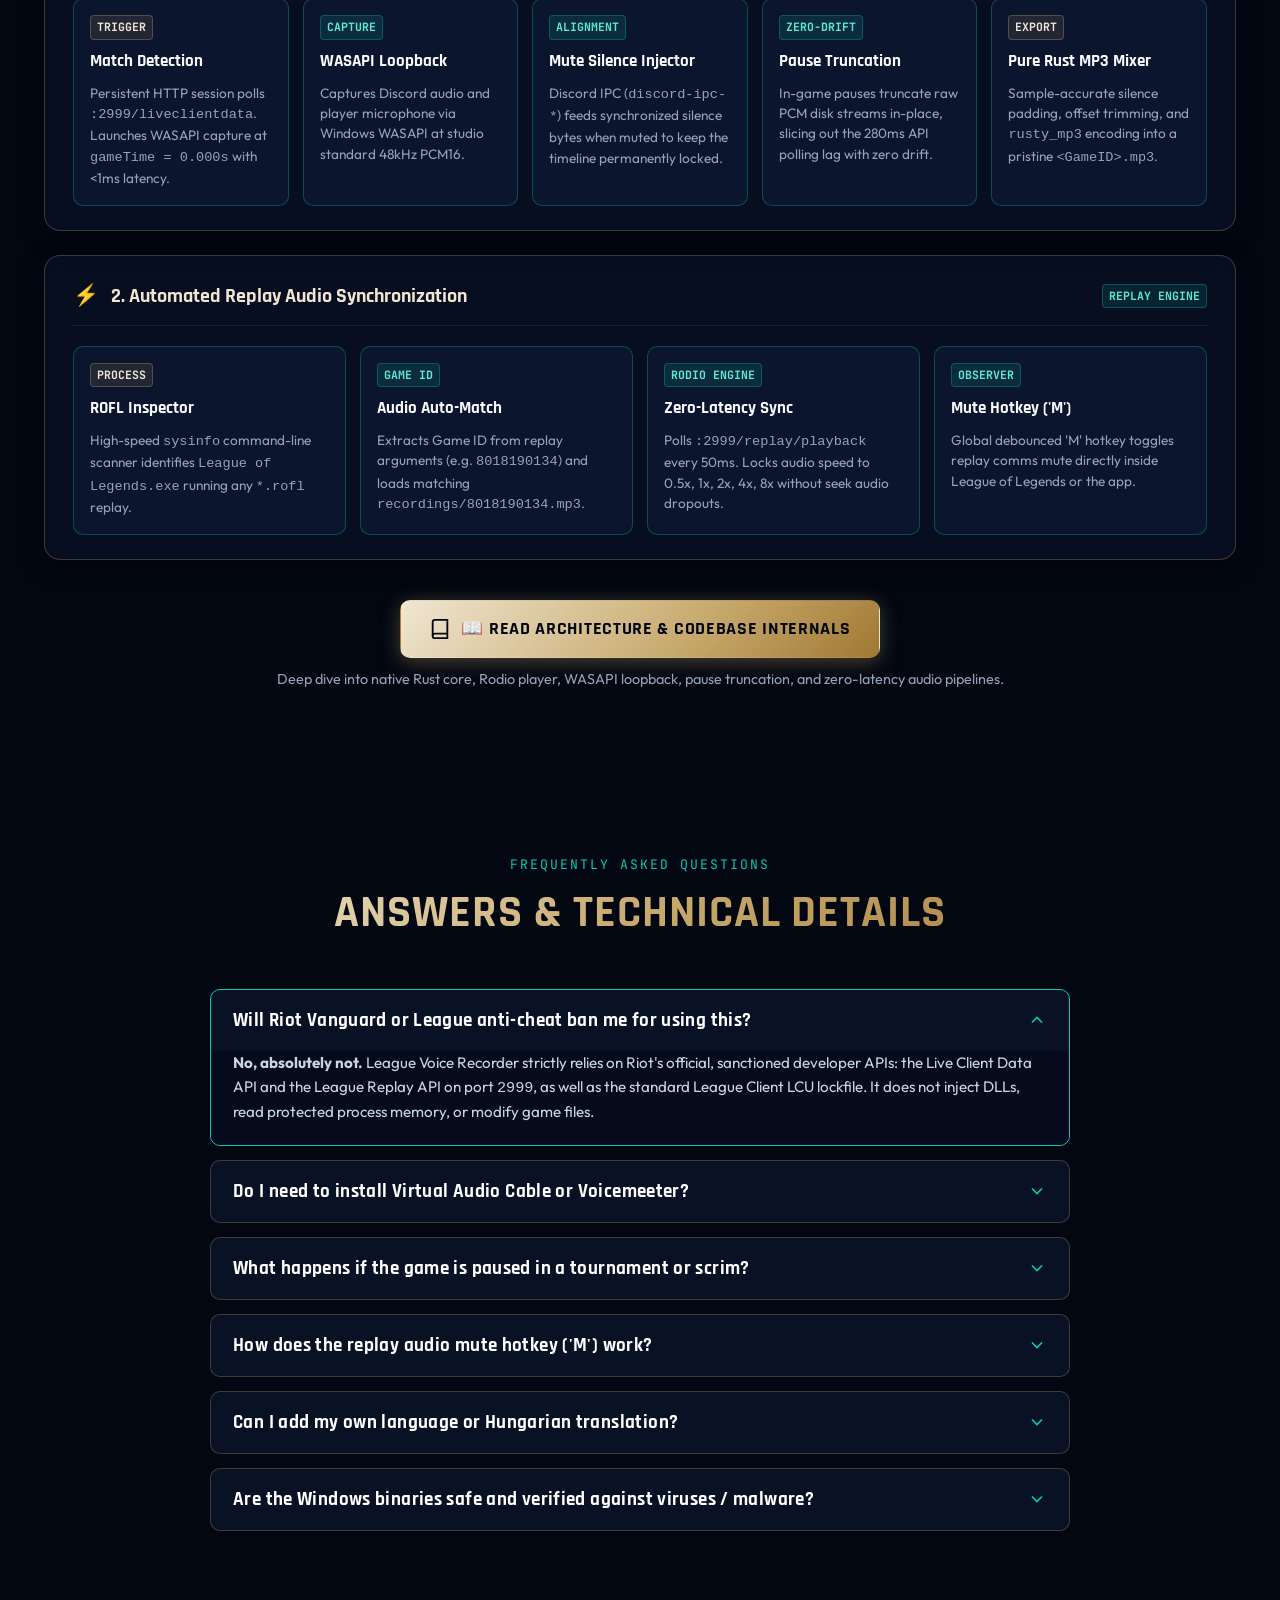
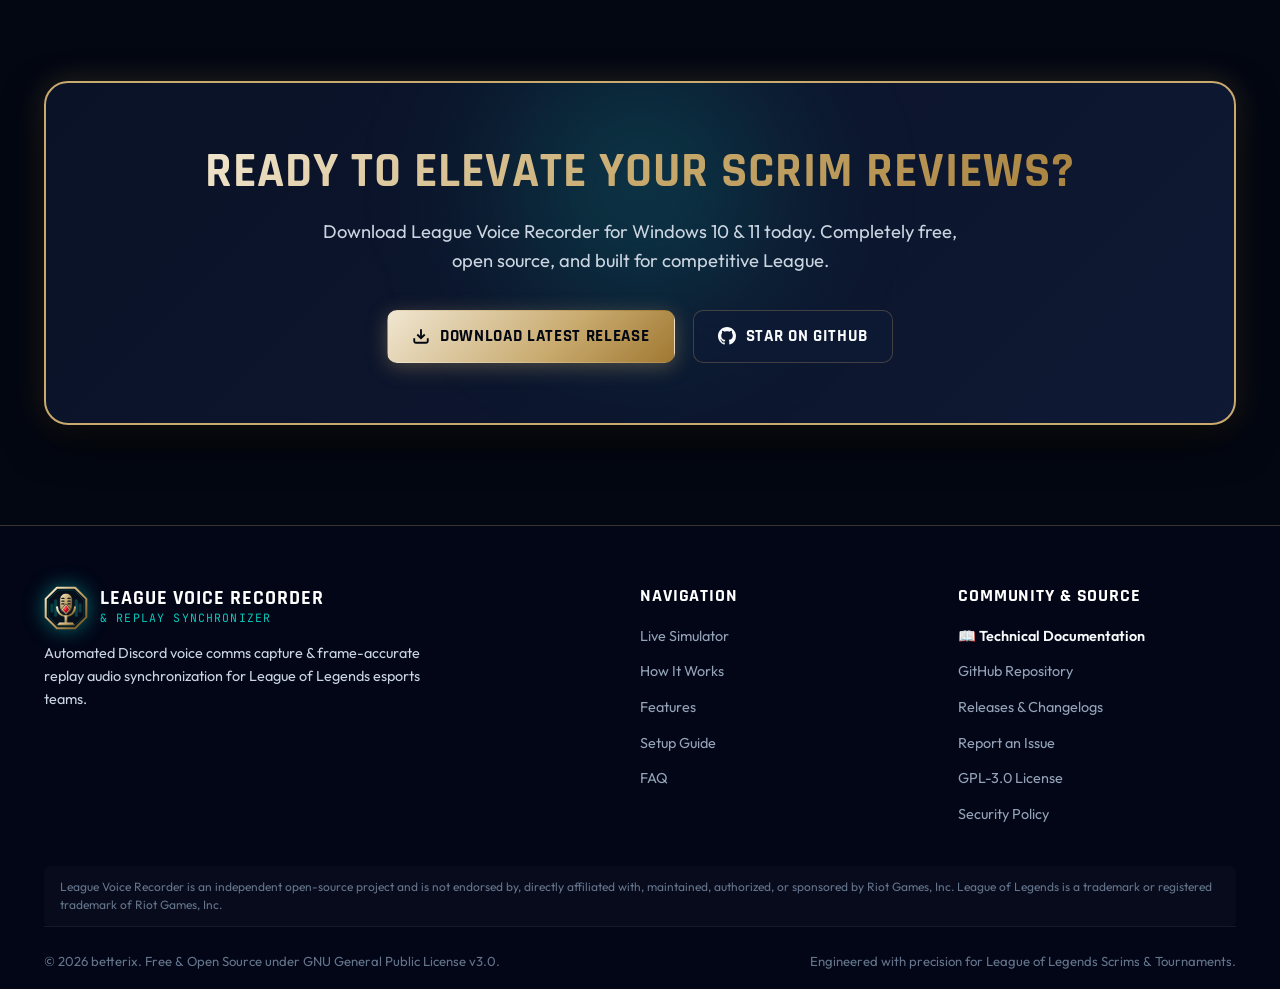
==== commit 32337058: "fix(ci): split pages workflow into build and deploy jobs with latest actions" ====
--- a/web/index.html
+++ b/web/index.html
@@ -184,13 +184,13 @@
               </div>
               <div class="health-badge">
                 <span class="status-dot"></span>
-                <span class="health-badge-label" data-i18n="health_vlc">VLC Engine:</span>
-                <span class="health-badge-val" id="health-vlc-val" data-i18n="health_ready">🟢 Ready</span>
+                <span class="health-badge-label" data-i18n="health_rodio">Rodio Audio:</span>
+                <span class="health-badge-val" id="health-rodio-val" data-i18n="health_ready">🟢 Ready</span>
               </div>
               <div class="health-badge">
                 <span class="status-dot"></span>
-                <span class="health-badge-label" data-i18n="health_ffmpeg">FFmpeg:</span>
-                <span class="health-badge-val" id="health-ffmpeg-val" data-i18n="health_ready">🟢 Ready</span>
+                <span class="health-badge-label" data-i18n="health_rust">Rust Core:</span>
+                <span class="health-badge-val" id="health-rust-val" data-i18n="health_ready">🟢 Ready</span>
               </div>
             </div>
 
@@ -220,7 +220,7 @@
 
         <!-- Windows Frame Mockup -->
         <div class="app-window-frame">
-          <!-- In-Game Floating HUD Simulator Overlay (v0.5.0) -->
+          <!-- In-Game Floating HUD Simulator Overlay (v0.6.1) -->
           <div class="sim-hud-overlay" id="sim-hud-overlay" style="display: none;">
             <div class="sim-hud-header">
               <div class="sim-hud-status-badge" id="sim-hud-badge">
@@ -782,7 +782,7 @@
           <span class="section-tag" data-i18n="setup_tag">INSTALLATION &amp; CONFIGURATION</span>
           <h2 class="section-title gold-gradient-text" data-i18n="setup_title">Get Running in Under 2 Minutes</h2>
           <p class="section-desc" data-i18n="setup_desc">
-            Available as a precompiled standalone Windows executable or run directly from source with uv.
+            Available as a precompiled standalone Windows executable or build directly from Rust source.
           </p>
         </div>
 
@@ -1132,7 +1132,7 @@
             </button>
             <div class="faq-answer">
               <div class="faq-answer-inner" data-i18n="faq_6_a">
-                <strong>Yes, 100%.</strong> Every single release binary (<code>LeagueVoiceRecorder.exe</code> and <code>LeagueVoiceRecorder-Setup-*.exe</code>) is automatically analyzed by <strong>70+ antivirus engines</strong> via the official VirusTotal API v3 in our GitHub Actions release pipeline. Every release note includes direct links to the public VirusTotal scan reports and cryptographic SHA256 checksums.
+                <strong>Yes, 100%.</strong> Every single release binary (<code>LeagueVoiceRecorder.exe</code> and <code>LeagueVoiceRecorder_0.6.1_x64-setup.exe</code>) is automatically analyzed by <strong>70+ antivirus engines</strong> via the official VirusTotal API v3 in our GitHub Actions release pipeline. Every release note includes direct links to the public VirusTotal scan reports and cryptographic SHA256 checksums.
               </div>
             </div>
           </div>
--- a/web/css/style.css
+++ b/web/css/style.css
@@ -1992,7 +1992,7 @@
 }
 
 /* ==========================================================================
-   IN-GAME FLOATING HUD SIMULATOR OVERLAY (v0.5.0)
+   IN-GAME FLOATING HUD SIMULATOR OVERLAY (v0.6.1)
    ========================================================================== */
 .sim-hud-overlay {
   position: absolute;
